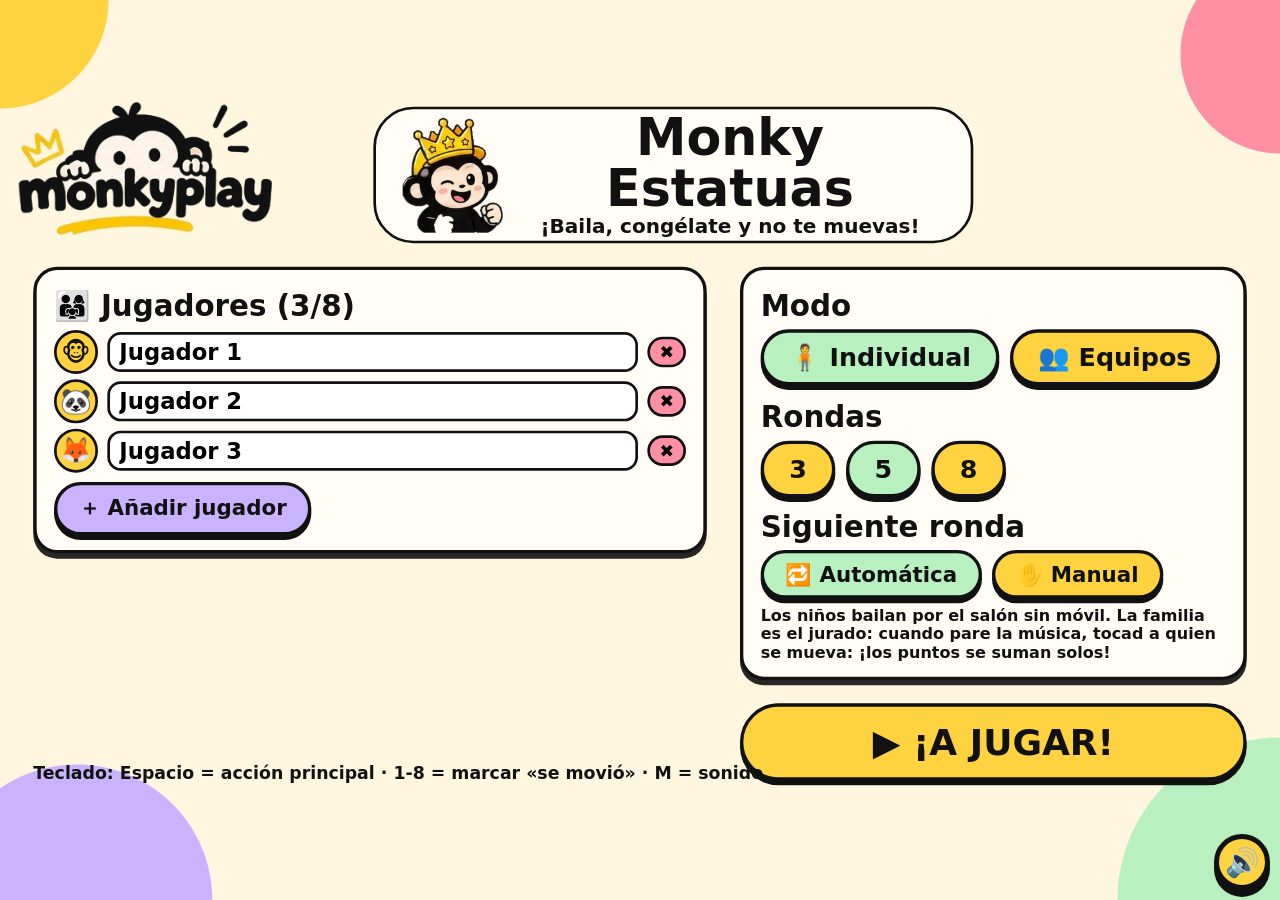
==== index.html @ dcc5ef97 "Add files via upload" ====
<!doctype html><html lang="es"><head><meta charset="utf-8"><meta name="viewport" content="width=device-width,initial-scale=1,viewport-fit=cover"><title>Monky Estatuas · Monkyplay</title>
<style>
*{box-sizing:border-box;margin:0;padding:0}
:root{--y:#ffd23f;--l:#c9b3ff;--g:#b8f0c0;--r:#ff8fa3;--b:#9ad0ff;--k:#111}
html,body{height:100%;overflow:hidden;background-color:#fff6e0;font-family:"Arial Rounded MT Bold","Trebuchet MS",system-ui,sans-serif;font-weight:800;color:var(--k);user-select:none;-webkit-user-select:none;-webkit-tap-highlight-color:transparent}
body{background-image:radial-gradient(circle at 0 0,var(--y) 0 12vmin,transparent calc(12vmin + 1px)),radial-gradient(circle at 100% 6%,var(--r) 0 11vmin,transparent calc(11vmin + 1px)),radial-gradient(circle at 100% 100%,var(--g) 0 18vmin,transparent calc(18vmin + 1px)),radial-gradient(circle at 6% 100%,var(--l) 0 15vmin,transparent calc(15vmin + 1px))}
#st{position:absolute;left:50%;top:50%;width:1920px;height:1080px;transform-origin:center;font-size:44px}#st>*{position:absolute}
h1{font-size:76px;line-height:1}h2{font-size:44px;margin:6px 0 10px}p{font-size:30px}
.card{background:#fffdf5;border:5px solid var(--k);border-radius:36px;box-shadow:0 8px 0 rgba(17,17,17,.9)}
.bub{background:#fffdf5;border:4px solid var(--k);border-radius:60px;text-align:center}
.btn{font:inherit;font-weight:900;border:5px solid var(--k);border-radius:999px;background:var(--y);color:var(--k);padding:.4em 1em;cursor:pointer;box-shadow:0 7px 0 var(--k);transition:transform .08s,box-shadow .08s;font-size:38px}
.btn:active{transform:translateY(6px);box-shadow:0 1px 0 var(--k)}.btn:disabled{opacity:.4;pointer-events:none}.btn.alt{background:var(--l)}.btn.ok{background:var(--g)}.btn.sel{background:var(--g)}
.lg{left:28px;top:18px;width:380px}
.tb{left:560px;top:25px;width:900px;height:205px;display:flex;align-items:center;padding:0 40px}#st img{display:block;width:100%;pointer-events:none}#st .tb img{width:150px;flex:none;margin-right:20px}
.rp{right:45px;top:45px;width:420px;height:130px;display:flex;align-items:center;justify-content:center;font-size:46px;text-align:center;line-height:1.1}
.row{display:flex;align-items:center;margin-bottom:8px;font-size:34px}.row>*{margin-right:14px}.row>*:last-child{margin-right:0}.row input{flex:1;font:inherit;font-weight:800;font-size:34px;border:4px solid var(--k);border-radius:20px;padding:6px 14px;background:#fff;min-width:0}
.av{display:inline-flex;align-items:center;justify-content:center;width:66px;height:66px;border:4px solid var(--k);border-radius:50%;font-size:38px;background:var(--y);flex:none}
.tag,.x{font:inherit;font-weight:800;border:4px solid var(--k);border-radius:999px;padding:4px 16px;font-size:26px;cursor:pointer}.x{background:var(--r);padding:4px 14px}.x:disabled{opacity:.3}
.col{right:45px;top:225px;width:540px;display:flex;flex-direction:column}.col>*{margin-bottom:7px}
.pc{display:flex;align-items:center;background:#fffdf5;border:4px solid var(--k);border-radius:999px;padding:5px 24px 5px 8px;font-size:32px;line-height:1.05;box-shadow:0 5px 0 rgba(17,17,17,.85);cursor:pointer}.pc>*{margin-right:14px}.pc>.k{margin-right:0}.pc small{display:block;font-size:23px;color:#444}.pc.mv{background:var(--r)}.pc .k{margin-left:auto;font-size:24px;background:var(--y);border:3px solid var(--k);border-radius:50%;width:38px;height:38px;display:flex;align-items:center;justify-content:center}
.btn:focus,.pc:focus,.tag:focus,.x:focus,input:focus{outline:6px solid #111;outline-offset:5px}.sticker{background:var(--y);border:8px solid var(--k);border-radius:24px;padding:.05em .4em;font-weight:900;transform:rotate(-4deg);box-shadow:0 10px 0 var(--k);animation:popr .5s cubic-bezier(.3,1.6,.5,1) both}
@keyframes pop{from{transform:scale(0);opacity:0}}@keyframes popr{from{transform:scale(0) rotate(-4deg);opacity:0}}@keyframes dance{0%,100%{transform:translateY(0) rotate(-6deg)}25%{transform:translateY(-40px) rotate(0)}50%{transform:translateY(0) rotate(6deg)}75%{transform:translateY(-40px) rotate(0)}}
@keyframes fl{from{transform:translate(0,0);opacity:1}to{transform:translate(var(--dx),-420px);opacity:0}}@keyframes shiv{50%{transform:translateX(3px)}}.ice{animation:pop .4s both,shiv .12s linear infinite;filter:sepia(.35) hue-rotate(165deg) saturate(1.7) brightness(1.1) drop-shadow(0 0 22px #7fd3ff)}.ice+.fl{font-size:70px}@keyframes tick{50%{transform:scale(1.15)}}
.dn{animation:dance .94s ease-in-out infinite}.fz{animation:pop .4s both;filter:drop-shadow(0 0 20px #9ad0ff)}.nt{font-size:90px;animation:fl 2.4s linear infinite}
.cf{position:fixed;top:-24px;width:14px;height:20px;z-index:99;pointer-events:none;border:2px solid #111;animation:fall linear forwards}@keyframes fall{to{transform:translateY(115vh) rotate(720deg)}}
#mu{position:fixed;right:10px;bottom:10px;z-index:50;width:56px;height:56px;padding:0;font-size:28px}
.pod{display:flex;align-items:flex-end;justify-content:center}.pod>*{margin:0 10px}.pcol{width:300px;text-align:center}.blk{border:6px solid var(--k);border-radius:28px 28px 0 0;font-size:110px;font-weight:900;display:flex;align-items:flex-start;justify-content:center;padding-top:10px}
</style></head><body><div id="st"></div><button class="btn" id="mu" onclick="mute()">🔊</button>
<script>
const $=s=>document.querySelector(s),st=$('#st'),esc=s=>String(s).replace(/[&<>"]/g,c=>({'&':'&amp;','<':'&lt;','>':'&gt;','"':'&quot;'}[c]));
const AVS=['🐵','🐼','🦊','🐸','🦁','🐯','🐙','🦄'],COL=['#ff8fa3','#9ad0ff'],TN=['🩷 Equipo Rosa','💙 Equipo Azul'];
const CH=[['🗿','Quieto como una estatua'],['🦩','A la pata coja'],['🙌','Brazos arriba'],['🙀','Cara de mono asustado'],['✈️','¡Haz el avión!'],['🐒','Mono rascándose la cabeza'],['🩰','De puntillas'],['⚽','Pose de portero'],['🦸','Brazos de superhéroe'],['😮','Cara de sorpresa'],['🌳','Como un árbol con ramas'],['🏆','Pose de campeón'],['🐔','Como una gallina'],['🤖','Robot congelado']].map(([e,t])=>({e,t}));
const shuf=a=>{a=[...a];for(let i=a.length-1;i>0;i--){const j=Math.floor(Math.random()*(i+1));[a[i],a[j]]=[a[j],a[i]]}return a};
let G={players:[{n:'Jugador 1',t:0},{n:'Jugador 2',t:1},{n:'Jugador 3',t:0}],mode:'ind',rounds:5,autoNext:true,nx:null,ph:'setup',round:0,deck:[],ch:null,hold:0,awarded:false},T1,T2;
function fit(){st.style.transform=`translate(-50%,-50%) scale(${Math.min(innerWidth/1920,innerHeight/1080)})`}addEventListener('resize',fit);fit();
const IMG={l:'[data-uri]',t:'[data-uri]',c:'[data-uri]'};
const spr=k=>`<img src="${IMG[k]}" alt="Mono Monkyplay" draggable="false">`;
// ---------- Audio (Web Audio, sin archivos) ----------
let AC,MG,bus,tmr,muted=false;
function ac(){if(!AC){AC=new(window.AudioContext||window.webkitAudioContext)();MG=AC.createGain();MG.connect(AC.destination)}if(AC.state==='suspended')AC.resume();MG.gain.value=muted?0:1;return AC}
function tn(f,d,ty='sine',v=.15,at=0,b){try{const c=ac(),o=c.createOscillator(),g=c.createGain(),s=c.currentTime+at;o.type=ty;o.frequency.setValueAtTime(f,s);g.gain.setValueAtTime(v,s);g.gain.exponentialRampToValueAtTime(.001,s+d);o.connect(g);g.connect(b||MG);o.start(s);o.stop(s+d+.02)}catch(e){}}
function nz(d,v,at,hp,b){try{const c=ac(),B=c.createBuffer(1,c.sampleRate*d,c.sampleRate),a=B.getChannelData(0);for(let i=0;i<a.length;i++)a[i]=Math.random()*2-1;const s=c.createBufferSource(),f=c.createBiquadFilter(),g=c.createGain(),t=c.currentTime+at;f.type='highpass';f.frequency.value=hp;s.buffer=B;g.gain.setValueAtTime(v,t);g.gain.exponentialRampToValueAtTime(.001,t+d);s.connect(f);f.connect(g);g.connect(b||MG);s.start(t)}catch(e){}}
const STY=[{n:'pop',bpm:[118,128],sc:[0,2,4,7,9],ch:[0,5,7,5],ld:'square',bs:'triangle',k:[1,0,0,0,1,0,0,0,1,0,0,0,1,0,0,0],s:[0,0,0,0,1,0,0,0,0,0,0,0,1,0,0,0],h:[0,0,1,0,0,0,1,0,0,0,1,0,0,0,1,0],b:[1,0,0,0,1,0,0,0,1,0,0,0,1,0,1,0],op:0,pr:1},{n:'funk',bpm:[98,108],sc:[0,3,5,7,10],ch:[0,0,5,7],ld:'sawtooth',bs:'sawtooth',k:[1,0,0,1,0,0,1,0,0,0,1,0,0,1,0,0],s:[0,0,0,0,1,0,0,0,0,0,0,0,1,0,0,0],h:[1,0,1,0,1,0,1,0,1,0,1,0,1,0,1,0],b:[1,0,0,1,0,0,1,0,1,0,1,0,0,1,0,0],op:0,pr:0.75},{n:'latino',bpm:[104,116],sc:[0,2,4,7,9],ch:[0,7,5,7],ld:'triangle',bs:'triangle',k:[1,0,0,1,0,0,1,0,0,0,1,0,1,0,0,0],s:[0,0,0,0,1,0,0,0,0,0,0,1,0,0,0,0],h:[1,1,1,1,1,1,1,1,1,1,1,1,1,1,1,1],b:[1,0,0,1,0,0,1,0,0,0,1,0,1,0,0,0],op:0,pr:0.9},{n:'disco',bpm:[120,128],sc:[0,2,3,7,9],ch:[0,3,5,7],ld:'sawtooth',bs:'triangle',k:[1,0,0,0,1,0,0,0,1,0,0,0,1,0,0,0],s:[0,0,0,0,1,0,0,0,0,0,0,0,1,0,0,0],h:[0,0,1,0,0,0,1,0,0,0,1,0,0,0,1,0],b:[1,0,1,0,1,0,1,0,1,0,1,0,1,0,1,0],op:1,pr:0.85},{n:'surf',bpm:[132,146],sc:[0,3,5,7,10],ch:[0,3,5,7],ld:'square',bs:'sawtooth',k:[1,0,0,0,0,0,0,0,1,0,1,0,0,0,0,0],s:[0,0,0,0,1,0,0,0,0,0,0,0,1,0,0,0],h:[1,0,1,0,1,0,1,0,1,0,1,0,1,0,1,0],b:[1,0,1,0,1,0,1,0,1,0,1,0,1,0,1,0],op:0,pr:0.9}];
let lastSty=-1;
function musicStart(){const c=ac();bus=c.createGain();bus.connect(MG);let x;do{x=Math.floor(Math.random()*STY.length)}while(x===lastSty);lastSty=x;const S=STY[x],key=Math.floor(Math.random()*7),bpm=S.bpm[0]+Math.random()*(S.bpm[1]-S.bpm[0]),sd=60/bpm/4,mel=Array.from({length:8},()=>Math.floor(Math.random()*10));let s=0,nx=c.currentTime+.05;
 tmr=setInterval(()=>{while(nx<c.currentTime+.2){const at=nx-c.currentTime,b=s%16,r=S.ch[(s>>4)%4],f0=65.4*Math.pow(2,(key+r)/12);
  if(S.k[b])tn(120,.16,'sine',.5,at,bus);if(S.s[b]){nz(.12,.28,at,1500,bus);tn(190,.08,'triangle',.18,at,bus)}if(S.h[b])nz(S.op&&b%4==2?.14:.04,.1,at,7500,bus);if(S.b[b])tn(f0,.22,S.bs,.36,at,bus);
  if(b%2==0){const k=(b/2)%8;if(Math.random()<.15)mel[k]=Math.floor(Math.random()*10);if(Math.random()<S.pr){const i=mel[k];tn(261.6*Math.pow(2,(key+S.sc[i%5]+(i>4?12:0)+r)/12),sd*3,S.ld,.07,at,bus)}}
  if(b==15)for(let m=0;m<2;m++)mel[Math.floor(Math.random()*8)]=Math.floor(Math.random()*10);nx+=sd;s++}},25)}
function musicStop(){clearInterval(tmr);if(bus){bus.gain.cancelScheduledValues(0);bus.gain.value=0;try{bus.disconnect()}catch(e){}bus=null}}
const SFX={pop:()=>tn(660,.1,'triangle'),start:()=>[523,659,784,1047].forEach((f,i)=>tn(f,.2,'triangle',.15,i*.09)),
 stat:()=>{nz(.7,.5,0,2500);tn(900,.25,'square',.12);tn(450,.4,'square',.12,.12);tn(220,.5,'sawtooth',.1,.3)},tick:()=>tn(1000,.07,'square',.07),
 out:()=>[392,330,262].forEach((f,i)=>tn(f,.25,'sawtooth',.08,i*.15)),ok:()=>{tn(523,.12,'triangle');tn(784,.2,'triangle',.15,.1)},
 win:()=>[523,659,784,1047,784,1047,1319].forEach((f,i)=>tn(f,.3,'triangle',.15,i*.13))};
function say(t,q){try{if(muted||!window.speechSynthesis)return;const u=new SpeechSynthesisUtterance(t),v=speechSynthesis.getVoices().find(v=>/^es/i.test(v.lang));u.lang='es-ES';if(v)u.voice=v;u.rate=q?1:1.1;u.pitch=q?1.2:1.5;if(!q)speechSynthesis.cancel();speechSynthesis.speak(u)}catch(e){}}
function mute(){muted=!muted;if(document.activeElement&&document.activeElement.blur)document.activeElement.blur();$('#mu').textContent=muted?'🔇':'🔊';if(MG)MG.gain.value=muted?0:1}
function confetti(n=120){const c=['#ffd23f','#c9b3ff','#b8f0c0','#ff8fa3','#9ad0ff'];for(let i=0;i<n;i++){const e=document.createElement('i');e.className='cf';e.style.cssText=`left:${Math.random()*100}vw;background:${c[i%5]};animation-duration:${2+Math.random()*2.5}s;animation-delay:${Math.random()}s;border-radius:${i%3?'3px':'50%'}`;document.body.appendChild(e);setTimeout(()=>e.remove(),6000)}}
// ---------- Lógica ----------
const P=()=>G.players,eq=()=>G.mode==='eq';
const head=t=>`<div class="lg"><img src="${IMG.l}" alt="monkyplay"></div><div class="bub tb">${spr('c')}<div><h1>Monky Estatuas</h1><p>${t}</p></div></div>`;
function add(){if(P().length<8){P().push({n:'Jugador '+(P().length+1),t:P().length%2});SFX.pop();render()}}
function rm(i){if(P().length>2){P().splice(i,1);SFX.pop();render()}}
function tg(i){P()[i].t^=1;SFX.pop();render()}
function setn(v){G.autoNext=v;SFX.pop();render()}function setm(m){G.mode=m;SFX.pop();render()}function setr(n){G.rounds=n;SFX.pop();render()}
function go(){ac();try{speechSynthesis.getVoices()}catch(e){}P().forEach((p,i)=>{p.pts=0;p.mv=false;if(!p.n.trim())p.n='Jugador '+(i+1)});G.deck=shuf(CH);G.round=1;G.nx=null;G.ph='ready';SFX.start();render()}
let lastD=0;function danceMs(){let d;do{const r=Math.random();d=r<.25?3000+Math.random()*3000:r<.7?7000+Math.random()*5000:13000+Math.random()*9000}while(Math.abs(d-lastD)<3000);lastD=d;return d}
function startDance(){G.nx=null;clearTimeout(T1);clearInterval(T2);P().forEach(p=>p.mv=false);G.ph='dance';musicStart();SFX.pop();render();T1=setTimeout(freeze,danceMs())}
function freeze(){clearTimeout(T1);musicStop();SFX.stat();if(!G.deck.length)G.deck=shuf(CH);G.ch=G.deck.pop();say('¡Stop!');say(G.ch.t,1);P().forEach(p=>{p.mv=false;p.pts++});G.ph='statue';G.hold=8;render();
 T2=setInterval(()=>{if(G.ph==='statue'){G.hold--;if(G.hold<=3&&G.hold>0)SFX.tick();if(G.hold<=0){G.ph='judge';G.nx=G.autoNext?7:null;SFX.ok()}}else if(G.nx!=null){G.nx--;if(G.nx<=0){next();return}if(G.nx<=2)SFX.tick()}render()},1000)}
function mv(i){const p=P()[i];if((G.ph==='statue'||G.ph==='judge')&&p){p.mv=!p.mv;p.pts+=p.mv?-1:1;p.mv?SFX.out():SFX.ok();render()}}
function next(){if(G.ph!=='judge'&&G.ph!=='statue')return;clearInterval(T2);G.nx=null;if(G.round>=G.rounds){G.ph='final';SFX.win();confetti();render()}else{G.round++;if(G.autoNext)startDance();else{G.ph='ready';SFX.start();render()}}}
function again(){G.ph='setup';render()}
function main(){var f=({setup:go,ready:startDance,dance:freeze,statue:next,judge:next,final:again})[G.ph];if(f)f()}
addEventListener('keydown',e=>{if(e.target.tagName==='INPUT')return;if(e.target.classList&&e.target.classList.contains('pc')){if(e.key==='Enter'||e.key===' '){e.preventDefault();e.target.click()}return}if(e.target.tagName==='BUTTON')return;if(e.key===' '||e.key==='Enter'){e.preventDefault();main()}else if(/^[1-8]$/.test(e.key))mv(+e.key-1);else if(/^m$/i.test(e.key))mute()});
// ---------- Pantallas ----------
const tot=t=>P().filter(p=>p.t===t).reduce((a,p)=>a+p.pts,0);
function rSetup(){return head('¡Baila, congélate y no te muevas!')+`<div class="card" style="left:50px;top:265px;width:1010px;padding:22px 26px"><h2>👨‍👩‍👧 Jugadores (${P().length}/8)</h2>${P().map((p,i)=>`<div class="row"><span class="av">${AVS[i]}</span><input value="${esc(p.n)}" maxlength="12" oninput="G.players[${i}].n=this.value">${eq()?`<button class="tag" style="background:${COL[p.t]}" onclick="tg(${i})">${TN[p.t]}</button>`:''}<button class="x" onclick="rm(${i})" ${P().length<=2?'disabled':''}>✖</button></div>`).join('')}<button class="btn alt" onclick="add()" style="font-size:32px;margin-top:6px" ${P().length>=8?'disabled':''}>＋ Añadir jugador</button></div>
<div class="card" style="left:1110px;top:265px;width:760px;padding:22px 26px"><h2>Modo</h2><button class="btn ${eq()?'':'sel'}" onclick="setm('ind')">🧍 Individual</button> <button class="btn ${eq()?'sel':''}" onclick="setm('eq')">👥 Equipos</button><h2 style="margin-top:22px">Rondas</h2>${[3,5,8].map(n=>`<button class="btn ${G.rounds===n?'sel':''}" onclick="setr(${n})">${n}</button>`).join(' ')}<h2 style="margin-top:18px">Siguiente ronda</h2><button class="btn ${G.autoNext?'sel':''}" style="font-size:32px" onclick="setn(true)">🔁 Automática</button> <button class="btn ${G.autoNext?'':'sel'}" style="font-size:32px" onclick="setn(false)">✋ Manual</button><p style="margin-top:12px;font-size:24px;line-height:1.15">Los niños bailan por el salón sin móvil. <b>La familia es el jurado</b>: cuando pare la música, tocad a quien se mueva: ¡los puntos se suman solos!</p></div>
<button class="btn" onclick="go()" style="left:1110px;top:920px;width:760px;font-size:54px">▶ ¡A JUGAR!</button><div style="left:50px;top:1010px;font-size:26px">Teclado: Espacio = acción principal · 1-8 = marcar «se movió» · M = sonido</div>`}
function col(){const j=G.ph==='statue'||G.ph==='judge';return `<div class="col" style="${P().length>6?'font-size:28px':''}">${P().map((p,i)=>`<div tabindex="0" class="pc ${p.mv&&j?'mv':''}" style="${eq()?'border-color:'+COL[p.t]:''}" onclick="mv(${i})"><span class="av" style="width:62px;height:62px;font-size:34px">${AVS[i]}</span><div><b>${esc(p.n)}</b><small>⭐ ${p.pts} punto${p.pts==1?'':'s'}${j?(p.mv?' · 😅 se movió: sin punto':' · ✅ +1'):''}</small></div><span class="k">${i+1}</span></div>`).join('')}</div>`}
function rGame(){const ph=G.ph,t={ready:`Ronda ${G.round} de ${G.rounds} · ¡Preparaos!`,dance:'🎶 ¡A bailar sin parar!',statue:'¡Congelados! +1 punto para todos',judge:'👀 Jurado: tocad a quien se movió'}[ph];
 const rp=eq()?`<div class="card rp" style="background:#fffdf5">🩷 ${tot(0)} · 💙 ${tot(1)}</div>`:`<div class="card rp">Ronda ${G.round}/${G.rounds}</div>`;let c;
 if(ph==='statue'||ph==='judge')c=`<div class="sticker" style="left:150px;top:270px;font-size:128px">${G.hold>=8&&ph==='statue'?'¡STOP!':'¡ESTATUA!'}</div><div class="ice" style="left:880px;top:250px;width:340px">${spr('t')}</div><div class="fl" style="left:860px;top:260px">❄️</div><div class="fl" style="left:1160px;top:430px">❄️</div><div class="card" style="left:200px;top:520px;width:760px;padding:18px;text-align:center"><div style="font-size:110px;line-height:1.1">${G.ch.e}</div><div style="font-size:56px">${G.ch.t}</div></div><div class="card" style="left:1000px;top:540px;width:260px;height:260px;display:flex;align-items:center;justify-content:center;text-align:center;font-size:${ph==='statue'||G.nx!=null?120:40}px;${G.hold<=3&&ph==='statue'?'background:var(--r)':''}">${ph==='statue'?G.hold:G.nx!=null?'🎵 '+G.nx:'¡Podéis moveros!'}</div>`;
 else c=`<div class="${ph==='dance'?'dn':''}" style="left:330px;top:260px;width:520px;transform-origin:bottom">${spr('t')}</div>${ph==='dance'?[0,1,2,3,4].map(i=>`<div class="nt" style="left:${160+i*250}px;top:700px;--dx:${i%2?60:-60}px;animation-delay:${i*.5}s">${['♪','♫','🎵','🎶','♬'][i]}</div>`).join(''):''}<div class="bub" style="left:170px;top:660px;width:1000px;padding:16px;font-size:56px">${ph==='ready'?'Cuando todos estén listos… ¡música!':'¡Baila! Nadie sabe cuándo parará…'}</div>`;
 const b=ph==='ready'?`<button class="btn" onclick="startDance()" style="left:50px;top:880px;width:1000px;font-size:62px">🎵 EMPEZAR BAILE</button>`:ph==='dance'?`<button class="btn alt" onclick="freeze()" style="left:50px;top:900px;font-size:34px">✋ Parar ya</button>`:(ph==='judge'||ph==='statue')?`<button class="btn" onclick="next()" style="left:50px;top:880px;width:800px;font-size:48px">${G.round>=G.rounds?'🏆 VER PODIO':'➡ SIGUIENTE RONDA'}</button>${ph==='judge'&&G.nx!=null?`<button class="btn alt" onclick="G.nx=null;SFX.pop();render()" style="left:880px;top:895px;font-size:30px">⏸ Esperar</button>`:''}`:'';
 return head(t)+rp+c+col()+b+((ph==='judge'||ph==='statue')?`<div style="left:50px;top:1010px;font-size:25px">Al parar, todos suman +1. Si alguien se mueve, tocadle (o pulsad su número 1-${P().length}) y no suma esta ronda. ¡Sin castigos!${G.autoNext?' La música vuelve sola.':''}</div>`:'')}
function rFinal(){let L=eq()?[0,1].map(t=>({n:TN[t],a:'',s:tot(t),m:P().filter(p=>p.t===t).map(p=>p.n).join(', ')})):P().map((p,i)=>({n:p.n,a:AVS[i],s:p.pts,m:''}));
 L.sort((a,b)=>b.s-a.s);const top=L.slice(0,3),o=top.length>2?[1,0,2]:top.length>1?[1,0]:[0],H=[330,250,180],bg=['#ffd23f','#d9dde3','#e0a46a'],tie=L.length>1&&L[0].s===L[1].s;
 return head('¡Fin de la partida!')+`<div class="bub" style="left:300px;top:260px;width:1320px;font-size:62px;padding:10px">${tie?'🤝 ¡Empate! Todos campeones':'🏆 ¡Felicidades, '+esc(top[0].n)+'!'}</div><div class="pod" style="left:50px;top:400px;width:1250px;height:620px">${o.map(i=>`<div class="pcol"><div style="font-size:${i?72:110}px">${top[i].a||'🏅'}</div><div style="font-size:38px">${esc(top[i].n)}</div><div style="font-size:34px;line-height:1.1">${top[i].m?esc(top[i].m)+'<br>':''}⭐ ${top[i].s}</div><div class="blk" style="height:${H[i]}px;background:${bg[i]}">${i+1}</div></div>`).join('')}</div><div style="left:1330px;top:260px;width:540px;text-align:center"><div class="dn" style="width:420px;margin:0 auto">${spr('c')}</div><div style="font-size:120px">🏆</div></div>
 <button class="btn" onclick="again()" style="left:1330px;top:760px;width:540px;font-size:44px">🔄 OTRA PARTIDA</button><button class="btn alt" onclick="again()" style="left:1330px;top:890px;width:540px;font-size:36px">👥 Cambiar jugadores</button>`}
function render(){st.innerHTML=G.ph==='setup'?rSetup():G.ph==='final'?rFinal():rGame()}
render();
</script></body></html>
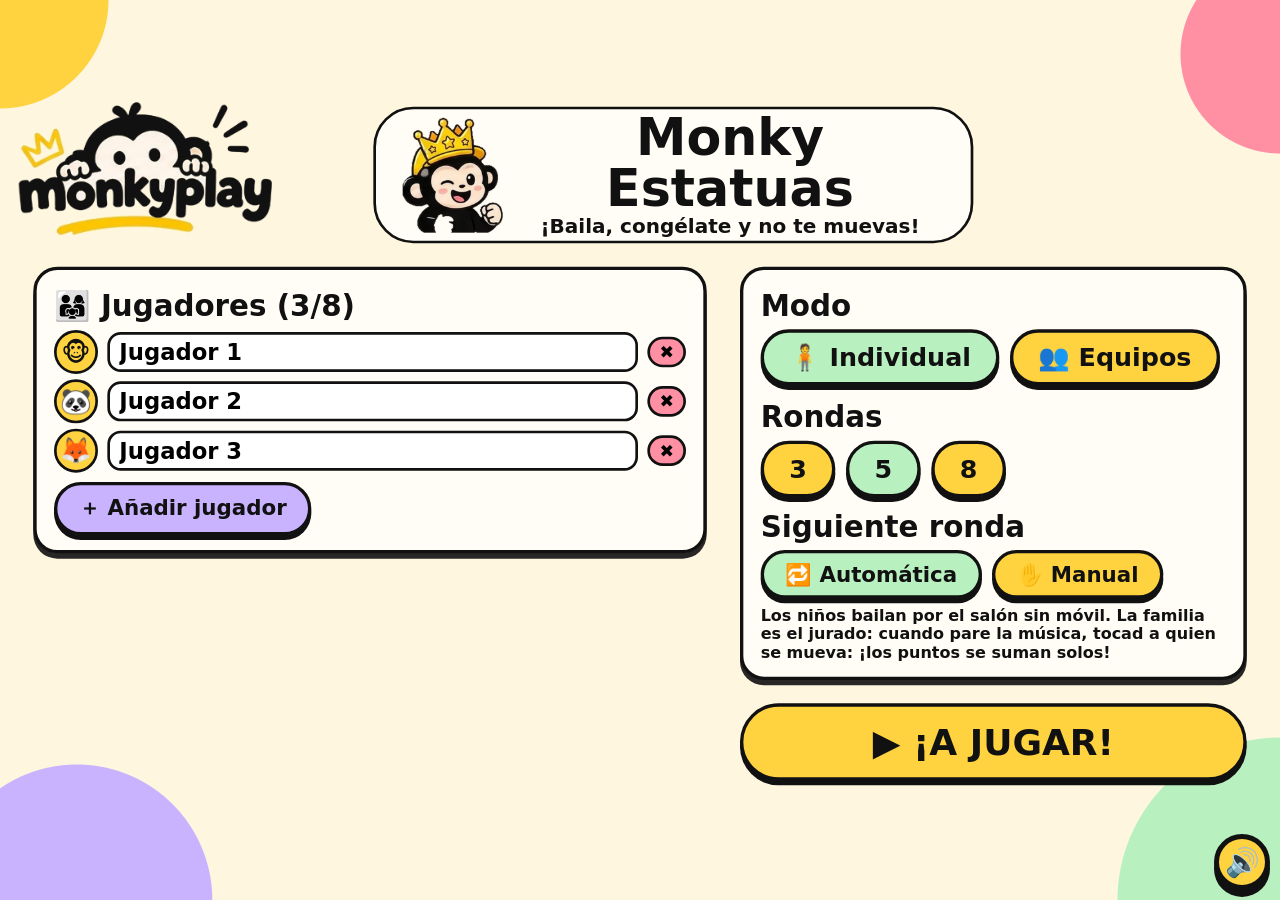
==== commit 595c1960: "Add files via upload" ====
--- a/index.html
+++ b/index.html
@@ -1,4 +1,4 @@
-<!doctype html><html lang="es"><head><meta charset="utf-8"><meta name="viewport" content="width=device-width,initial-scale=1,viewport-fit=cover"><title>Monky Estatuas · Monkyplay</title>
+<!doctype html><html lang="es"><head><meta charset="utf-8"><meta name="viewport" content="width=device-width,initial-scale=1,viewport-fit=cover"><meta http-equiv="Cache-Control" content="no-cache, no-store, must-revalidate"><meta http-equiv="Pragma" content="no-cache"><meta http-equiv="Expires" content="0"><title>Monky Estatuas · Monkyplay</title>
 <style>
 *{box-sizing:border-box;margin:0;padding:0}
 :root{--y:#ffd23f;--l:#c9b3ff;--g:#b8f0c0;--r:#ff8fa3;--b:#9ad0ff;--k:#111}
@@ -20,8 +20,8 @@
 .pc{display:flex;align-items:center;background:#fffdf5;border:4px solid var(--k);border-radius:999px;padding:5px 24px 5px 8px;font-size:32px;line-height:1.05;box-shadow:0 5px 0 rgba(17,17,17,.85);cursor:pointer}.pc>*{margin-right:14px}.pc>.k{margin-right:0}.pc small{display:block;font-size:23px;color:#444}.pc.mv{background:var(--r)}.pc .k{margin-left:auto;font-size:24px;background:var(--y);border:3px solid var(--k);border-radius:50%;width:38px;height:38px;display:flex;align-items:center;justify-content:center}
 .btn:focus,.pc:focus,.tag:focus,.x:focus,input:focus{outline:6px solid #111;outline-offset:5px}.sticker{background:var(--y);border:8px solid var(--k);border-radius:24px;padding:.05em .4em;font-weight:900;transform:rotate(-4deg);box-shadow:0 10px 0 var(--k);animation:popr .5s cubic-bezier(.3,1.6,.5,1) both}
 @keyframes pop{from{transform:scale(0);opacity:0}}@keyframes popr{from{transform:scale(0) rotate(-4deg);opacity:0}}@keyframes dance{0%,100%{transform:translateY(0) rotate(-6deg)}25%{transform:translateY(-40px) rotate(0)}50%{transform:translateY(0) rotate(6deg)}75%{transform:translateY(-40px) rotate(0)}}
-@keyframes fl{from{transform:translate(0,0);opacity:1}to{transform:translate(var(--dx),-420px);opacity:0}}@keyframes shiv{50%{transform:translateX(3px)}}.ice{animation:pop .4s both,shiv .12s linear infinite;filter:sepia(.35) hue-rotate(165deg) saturate(1.7) brightness(1.1) drop-shadow(0 0 22px #7fd3ff)}.ice+.fl{font-size:70px}@keyframes tick{50%{transform:scale(1.15)}}
-.dn{animation:dance .94s ease-in-out infinite}.fz{animation:pop .4s both;filter:drop-shadow(0 0 20px #9ad0ff)}.nt{font-size:90px;animation:fl 2.4s linear infinite}
+@keyframes fl{from{transform:translate(0,0);opacity:1}to{transform:translate(var(--dx),-420px);opacity:0}}@keyframes shiv{50%{transform:translateX(3px)}}.ice{animation:shiv .2s linear infinite;will-change:transform;background:radial-gradient(closest-side,rgba(127,211,255,.5),rgba(127,211,255,0))}.ice+.fl{font-size:70px}@keyframes tick{50%{transform:scale(1.15)}}
+.dn{animation:dance .94s ease-in-out infinite;will-change:transform}.fz{animation:pop .4s both;filter:drop-shadow(0 0 20px #9ad0ff)}.nt{font-size:90px;animation:fl 2.4s linear infinite;will-change:transform,opacity}
 .cf{position:fixed;top:-24px;width:14px;height:20px;z-index:99;pointer-events:none;border:2px solid #111;animation:fall linear forwards}@keyframes fall{to{transform:translateY(115vh) rotate(720deg)}}
 #mu{position:fixed;right:10px;bottom:10px;z-index:50;width:56px;height:56px;padding:0;font-size:28px}
 .pod{display:flex;align-items:flex-end;justify-content:center}.pod>*{margin:0 10px}.pcol{width:300px;text-align:center}.blk{border:6px solid var(--k);border-radius:28px 28px 0 0;font-size:110px;font-weight:900;display:flex;align-items:flex-start;justify-content:center;padding-top:10px}
@@ -34,27 +34,32 @@
 let G={players:[{n:'Jugador 1',t:0},{n:'Jugador 2',t:1},{n:'Jugador 3',t:0}],mode:'ind',rounds:5,autoNext:true,nx:null,ph:'setup',round:0,deck:[],ch:null,hold:0,awarded:false},T1,T2;
 function fit(){st.style.transform=`translate(-50%,-50%) scale(${Math.min(innerWidth/1920,innerHeight/1080)})`}addEventListener('resize',fit);fit();
 const IMG={l:'[data-uri]',t:'[data-uri]',c:'[data-uri]'};
+IMG.i='[data-uri]';
+(function(){try{for(var k in IMG){var b=atob(IMG[k].split(',')[1]),u=new Uint8Array(b.length),i;for(i=0;i<b.length;i++)u[i]=b.charCodeAt(i);IMG[k]=URL.createObjectURL(new Blob([u],{type:'image/webp'}))}}catch(e){}})();
 const spr=k=>`<img src="${IMG[k]}" alt="Mono Monkyplay" draggable="false">`;
 // ---------- Audio (Web Audio, sin archivos) ----------
 let AC,MG,bus,tmr,muted=false;
 function ac(){if(!AC){AC=new(window.AudioContext||window.webkitAudioContext)();MG=AC.createGain();MG.connect(AC.destination)}if(AC.state==='suspended')AC.resume();MG.gain.value=muted?0:1;return AC}
 function tn(f,d,ty='sine',v=.15,at=0,b){try{const c=ac(),o=c.createOscillator(),g=c.createGain(),s=c.currentTime+at;o.type=ty;o.frequency.setValueAtTime(f,s);g.gain.setValueAtTime(v,s);g.gain.exponentialRampToValueAtTime(.001,s+d);o.connect(g);g.connect(b||MG);o.start(s);o.stop(s+d+.02)}catch(e){}}
-function nz(d,v,at,hp,b){try{const c=ac(),B=c.createBuffer(1,c.sampleRate*d,c.sampleRate),a=B.getChannelData(0);for(let i=0;i<a.length;i++)a[i]=Math.random()*2-1;const s=c.createBufferSource(),f=c.createBiquadFilter(),g=c.createGain(),t=c.currentTime+at;f.type='highpass';f.frequency.value=hp;s.buffer=B;g.gain.setValueAtTime(v,t);g.gain.exponentialRampToValueAtTime(.001,t+d);s.connect(f);f.connect(g);g.connect(b||MG);s.start(t)}catch(e){}}
+let NB;function nz(d,v,at,hp,b){try{const c=ac();if(!NB){NB=c.createBuffer(1,c.sampleRate,c.sampleRate);const a=NB.getChannelData(0);for(let i=0;i<a.length;i++)a[i]=Math.random()*2-1}const s=c.createBufferSource(),f=c.createBiquadFilter(),g=c.createGain(),t=c.currentTime+at;f.type='highpass';f.frequency.value=hp;s.buffer=NB;g.gain.setValueAtTime(v,t);g.gain.exponentialRampToValueAtTime(.001,t+d);s.connect(f);f.connect(g);g.connect(b||MG);s.start(t);s.stop(t+d+.05)}catch(e){}}
 const STY=[{n:'pop',bpm:[118,128],sc:[0,2,4,7,9],ch:[0,5,7,5],ld:'square',bs:'triangle',k:[1,0,0,0,1,0,0,0,1,0,0,0,1,0,0,0],s:[0,0,0,0,1,0,0,0,0,0,0,0,1,0,0,0],h:[0,0,1,0,0,0,1,0,0,0,1,0,0,0,1,0],b:[1,0,0,0,1,0,0,0,1,0,0,0,1,0,1,0],op:0,pr:1},{n:'funk',bpm:[98,108],sc:[0,3,5,7,10],ch:[0,0,5,7],ld:'sawtooth',bs:'sawtooth',k:[1,0,0,1,0,0,1,0,0,0,1,0,0,1,0,0],s:[0,0,0,0,1,0,0,0,0,0,0,0,1,0,0,0],h:[1,0,1,0,1,0,1,0,1,0,1,0,1,0,1,0],b:[1,0,0,1,0,0,1,0,1,0,1,0,0,1,0,0],op:0,pr:0.75},{n:'latino',bpm:[104,116],sc:[0,2,4,7,9],ch:[0,7,5,7],ld:'triangle',bs:'triangle',k:[1,0,0,1,0,0,1,0,0,0,1,0,1,0,0,0],s:[0,0,0,0,1,0,0,0,0,0,0,1,0,0,0,0],h:[1,1,1,1,1,1,1,1,1,1,1,1,1,1,1,1],b:[1,0,0,1,0,0,1,0,0,0,1,0,1,0,0,0],op:0,pr:0.9},{n:'disco',bpm:[120,128],sc:[0,2,3,7,9],ch:[0,3,5,7],ld:'sawtooth',bs:'triangle',k:[1,0,0,0,1,0,0,0,1,0,0,0,1,0,0,0],s:[0,0,0,0,1,0,0,0,0,0,0,0,1,0,0,0],h:[0,0,1,0,0,0,1,0,0,0,1,0,0,0,1,0],b:[1,0,1,0,1,0,1,0,1,0,1,0,1,0,1,0],op:1,pr:0.85},{n:'surf',bpm:[132,146],sc:[0,3,5,7,10],ch:[0,3,5,7],ld:'square',bs:'sawtooth',k:[1,0,0,0,0,0,0,0,1,0,1,0,0,0,0,0],s:[0,0,0,0,1,0,0,0,0,0,0,0,1,0,0,0],h:[1,0,1,0,1,0,1,0,1,0,1,0,1,0,1,0],b:[1,0,1,0,1,0,1,0,1,0,1,0,1,0,1,0],op:0,pr:0.9}];
 let lastSty=-1;
 function musicStart(){const c=ac();bus=c.createGain();bus.connect(MG);let x;do{x=Math.floor(Math.random()*STY.length)}while(x===lastSty);lastSty=x;const S=STY[x],key=Math.floor(Math.random()*7),bpm=S.bpm[0]+Math.random()*(S.bpm[1]-S.bpm[0]),sd=60/bpm/4,mel=Array.from({length:8},()=>Math.floor(Math.random()*10));let s=0,nx=c.currentTime+.05;
- tmr=setInterval(()=>{while(nx<c.currentTime+.2){const at=nx-c.currentTime,b=s%16,r=S.ch[(s>>4)%4],f0=65.4*Math.pow(2,(key+r)/12);
+ tmr=setInterval(()=>{while(nx<c.currentTime+.4){const at=nx-c.currentTime,b=s%16,r=S.ch[(s>>4)%4],f0=65.4*Math.pow(2,(key+r)/12);
   if(S.k[b])tn(120,.16,'sine',.5,at,bus);if(S.s[b]){nz(.12,.28,at,1500,bus);tn(190,.08,'triangle',.18,at,bus)}if(S.h[b])nz(S.op&&b%4==2?.14:.04,.1,at,7500,bus);if(S.b[b])tn(f0,.22,S.bs,.36,at,bus);
   if(b%2==0){const k=(b/2)%8;if(Math.random()<.15)mel[k]=Math.floor(Math.random()*10);if(Math.random()<S.pr){const i=mel[k];tn(261.6*Math.pow(2,(key+S.sc[i%5]+(i>4?12:0)+r)/12),sd*3,S.ld,.07,at,bus)}}
-  if(b==15)for(let m=0;m<2;m++)mel[Math.floor(Math.random()*8)]=Math.floor(Math.random()*10);nx+=sd;s++}},25)}
+  if(b==15)for(let m=0;m<2;m++)mel[Math.floor(Math.random()*8)]=Math.floor(Math.random()*10);nx+=sd;s++}},50)}
 function musicStop(){clearInterval(tmr);if(bus){bus.gain.cancelScheduledValues(0);bus.gain.value=0;try{bus.disconnect()}catch(e){}bus=null}}
 const SFX={pop:()=>tn(660,.1,'triangle'),start:()=>[523,659,784,1047].forEach((f,i)=>tn(f,.2,'triangle',.15,i*.09)),
  stat:()=>{nz(.7,.5,0,2500);tn(900,.25,'square',.12);tn(450,.4,'square',.12,.12);tn(220,.5,'sawtooth',.1,.3)},tick:()=>tn(1000,.07,'square',.07),
  out:()=>[392,330,262].forEach((f,i)=>tn(f,.25,'sawtooth',.08,i*.15)),ok:()=>{tn(523,.12,'triangle');tn(784,.2,'triangle',.15,.1)},
  win:()=>[523,659,784,1047,784,1047,1319].forEach((f,i)=>tn(f,.3,'triangle',.15,i*.13))};
-function say(t,q){try{if(muted||!window.speechSynthesis)return;const u=new SpeechSynthesisUtterance(t),v=speechSynthesis.getVoices().find(v=>/^es/i.test(v.lang));u.lang='es-ES';if(v)u.voice=v;u.rate=q?1:1.1;u.pitch=q?1.2:1.5;if(!q)speechSynthesis.cancel();speechSynthesis.speak(u)}catch(e){}}
+var UA,SIL='[data-uri]',VO=[];function lv(){try{VO=speechSynthesis.getVoices()||[]}catch(e){}}lv();try{speechSynthesis.onvoiceschanged=lv}catch(e){}
+function unlock(){try{if(!UA){UA=new Audio();UA.src=SIL;var p=UA.play();if(p&&p.catch)p.catch(function(){})}}catch(e){}}
+function web(t){try{if(!UA)UA=new Audio();UA.src='https://translate.google.com/translate_tts?ie=UTF-8&client=tw-ob&tl=es&q='+encodeURIComponent(t);var p=UA.play();if(p&&p.catch)p.catch(function(){})}catch(e){}}
+function say(t){if(muted)return;var ok=false;try{if(window.speechSynthesis&&window.SpeechSynthesisUtterance){speechSynthesis.cancel();var u=new SpeechSynthesisUtterance(t),v=null,i;for(i=0;i<VO.length;i++)if(/^es/i.test(VO[i].lang)){v=VO[i];break}u.lang='es-ES';if(v)u.voice=v;u.rate=1;u.pitch=1.2;u.onstart=function(){ok=true};u.onerror=function(){if(!ok){ok=true;web(t)}};speechSynthesis.speak(u);setTimeout(function(){if(!ok){ok=true;try{speechSynthesis.cancel()}catch(e){}web(t)}},2500);return}}catch(e){}web(t)}
 function mute(){muted=!muted;if(document.activeElement&&document.activeElement.blur)document.activeElement.blur();$('#mu').textContent=muted?'🔇':'🔊';if(MG)MG.gain.value=muted?0:1}
-function confetti(n=120){const c=['#ffd23f','#c9b3ff','#b8f0c0','#ff8fa3','#9ad0ff'];for(let i=0;i<n;i++){const e=document.createElement('i');e.className='cf';e.style.cssText=`left:${Math.random()*100}vw;background:${c[i%5]};animation-duration:${2+Math.random()*2.5}s;animation-delay:${Math.random()}s;border-radius:${i%3?'3px':'50%'}`;document.body.appendChild(e);setTimeout(()=>e.remove(),6000)}}
+function confetti(n=45){const c=['#ffd23f','#c9b3ff','#b8f0c0','#ff8fa3','#9ad0ff'];for(let i=0;i<n;i++){const e=document.createElement('i');e.className='cf';e.style.cssText=`left:${Math.random()*100}vw;background:${c[i%5]};animation-duration:${2+Math.random()*2.5}s;animation-delay:${Math.random()}s;border-radius:${i%3?'3px':'50%'}`;document.body.appendChild(e);setTimeout(()=>e.remove(),6000)}}
 // ---------- Lógica ----------
 const P=()=>G.players,eq=()=>G.mode==='eq';
 const head=t=>`<div class="lg"><img src="${IMG.l}" alt="monkyplay"></div><div class="bub tb">${spr('c')}<div><h1>Monky Estatuas</h1><p>${t}</p></div></div>`;
@@ -62,12 +67,14 @@
 function rm(i){if(P().length>2){P().splice(i,1);SFX.pop();render()}}
 function tg(i){P()[i].t^=1;SFX.pop();render()}
 function setn(v){G.autoNext=v;SFX.pop();render()}function setm(m){G.mode=m;SFX.pop();render()}function setr(n){G.rounds=n;SFX.pop();render()}
-function go(){ac();try{speechSynthesis.getVoices()}catch(e){}P().forEach((p,i)=>{p.pts=0;p.mv=false;if(!p.n.trim())p.n='Jugador '+(i+1)});G.deck=shuf(CH);G.round=1;G.nx=null;G.ph='ready';SFX.start();render()}
+function go(){ac();unlock();try{speechSynthesis.getVoices()}catch(e){}P().forEach((p,i)=>{p.pts=0;p.mv=false;if(!p.n.trim())p.n='Jugador '+(i+1)});G.deck=shuf(CH);G.round=1;G.nx=null;G.ph='ready';SFX.start();render()}
 let lastD=0;function danceMs(){let d;do{const r=Math.random();d=r<.25?3000+Math.random()*3000:r<.7?7000+Math.random()*5000:13000+Math.random()*9000}while(Math.abs(d-lastD)<3000);lastD=d;return d}
 function startDance(){G.nx=null;clearTimeout(T1);clearInterval(T2);P().forEach(p=>p.mv=false);G.ph='dance';musicStart();SFX.pop();render();T1=setTimeout(freeze,danceMs())}
-function freeze(){clearTimeout(T1);musicStop();SFX.stat();if(!G.deck.length)G.deck=shuf(CH);G.ch=G.deck.pop();say('¡Stop!');say(G.ch.t,1);P().forEach(p=>{p.mv=false;p.pts++});G.ph='statue';G.hold=8;render();
- T2=setInterval(()=>{if(G.ph==='statue'){G.hold--;if(G.hold<=3&&G.hold>0)SFX.tick();if(G.hold<=0){G.ph='judge';G.nx=G.autoNext?7:null;SFX.ok()}}else if(G.nx!=null){G.nx--;if(G.nx<=0){next();return}if(G.nx<=2)SFX.tick()}render()},1000)}
-function mv(i){const p=P()[i];if((G.ph==='statue'||G.ph==='judge')&&p){p.mv=!p.mv;p.pts+=p.mv?-1:1;p.mv?SFX.out():SFX.ok();render()}}
+function freeze(){clearTimeout(T1);musicStop();SFX.stat();if(!G.deck.length)G.deck=shuf(CH);G.ch=G.deck.pop();say('¡Stop! '+G.ch.t);P().forEach(p=>{p.mv=false;p.pts++});G.ph='statue';G.hold=8;render();
+ T2=setInterval(()=>{let ch=false;if(G.ph==='statue'){G.hold--;if(G.hold<=3&&G.hold>0)SFX.tick();if(G.hold<=0){G.ph='judge';G.nx=G.autoNext?7:null;SFX.ok();ch=true}}else if(G.nx!=null){G.nx--;if(G.nx<=0){next();return}if(G.nx<=2)SFX.tick()}if(ch)render();else tickUI()},1000)}
+function tickUI(){const c=$('#cd'),k=$('#sk');if(k&&G.ph==='statue'&&G.hold<8)k.textContent='¡ESTATUA!';if(c){if(G.ph==='statue'){c.textContent=G.hold;c.style.background=G.hold<=3?'var(--r)':''}else if(G.nx!=null)c.textContent='🎵 '+G.nx}}
+function updUI(){const f=document.activeElement,L=document.querySelectorAll('.pc'),ix=f?Array.prototype.indexOf.call(L,f):-1,c=$('.col'),r=$('.rp');if(c)c.outerHTML=col();if(r)r.outerHTML=rpH();if(ix>=0){const n=document.querySelectorAll('.pc')[ix];if(n)n.focus()}}
+function mv(i){const p=P()[i];if((G.ph==='statue'||G.ph==='judge')&&p){p.mv=!p.mv;p.pts+=p.mv?-1:1;p.mv?SFX.out():SFX.ok();updUI()}}
 function next(){if(G.ph!=='judge'&&G.ph!=='statue')return;clearInterval(T2);G.nx=null;if(G.round>=G.rounds){G.ph='final';SFX.win();confetti();render()}else{G.round++;if(G.autoNext)startDance();else{G.ph='ready';SFX.start();render()}}}
 function again(){G.ph='setup';render()}
 function main(){var f=({setup:go,ready:startDance,dance:freeze,statue:next,judge:next,final:again})[G.ph];if(f)f()}
@@ -76,11 +83,12 @@
 const tot=t=>P().filter(p=>p.t===t).reduce((a,p)=>a+p.pts,0);
 function rSetup(){return head('¡Baila, congélate y no te muevas!')+`<div class="card" style="left:50px;top:265px;width:1010px;padding:22px 26px"><h2>👨‍👩‍👧 Jugadores (${P().length}/8)</h2>${P().map((p,i)=>`<div class="row"><span class="av">${AVS[i]}</span><input value="${esc(p.n)}" maxlength="12" oninput="G.players[${i}].n=this.value">${eq()?`<button class="tag" style="background:${COL[p.t]}" onclick="tg(${i})">${TN[p.t]}</button>`:''}<button class="x" onclick="rm(${i})" ${P().length<=2?'disabled':''}>✖</button></div>`).join('')}<button class="btn alt" onclick="add()" style="font-size:32px;margin-top:6px" ${P().length>=8?'disabled':''}>＋ Añadir jugador</button></div>
 <div class="card" style="left:1110px;top:265px;width:760px;padding:22px 26px"><h2>Modo</h2><button class="btn ${eq()?'':'sel'}" onclick="setm('ind')">🧍 Individual</button> <button class="btn ${eq()?'sel':''}" onclick="setm('eq')">👥 Equipos</button><h2 style="margin-top:22px">Rondas</h2>${[3,5,8].map(n=>`<button class="btn ${G.rounds===n?'sel':''}" onclick="setr(${n})">${n}</button>`).join(' ')}<h2 style="margin-top:18px">Siguiente ronda</h2><button class="btn ${G.autoNext?'sel':''}" style="font-size:32px" onclick="setn(true)">🔁 Automática</button> <button class="btn ${G.autoNext?'':'sel'}" style="font-size:32px" onclick="setn(false)">✋ Manual</button><p style="margin-top:12px;font-size:24px;line-height:1.15">Los niños bailan por el salón sin móvil. <b>La familia es el jurado</b>: cuando pare la música, tocad a quien se mueva: ¡los puntos se suman solos!</p></div>
-<button class="btn" onclick="go()" style="left:1110px;top:920px;width:760px;font-size:54px">▶ ¡A JUGAR!</button><div style="left:50px;top:1010px;font-size:26px">Teclado: Espacio = acción principal · 1-8 = marcar «se movió» · M = sonido</div>`}
+<button class="btn" onclick="go()" style="left:1110px;top:920px;width:760px;font-size:54px">▶ ¡A JUGAR!</button>`}
 function col(){const j=G.ph==='statue'||G.ph==='judge';return `<div class="col" style="${P().length>6?'font-size:28px':''}">${P().map((p,i)=>`<div tabindex="0" class="pc ${p.mv&&j?'mv':''}" style="${eq()?'border-color:'+COL[p.t]:''}" onclick="mv(${i})"><span class="av" style="width:62px;height:62px;font-size:34px">${AVS[i]}</span><div><b>${esc(p.n)}</b><small>⭐ ${p.pts} punto${p.pts==1?'':'s'}${j?(p.mv?' · 😅 se movió: sin punto':' · ✅ +1'):''}</small></div><span class="k">${i+1}</span></div>`).join('')}</div>`}
+const rpH=()=>eq()?`<div class="card rp" style="background:#fffdf5">🩷 ${tot(0)} · 💙 ${tot(1)}</div>`:`<div class="card rp">Ronda ${G.round}/${G.rounds}</div>`;
 function rGame(){const ph=G.ph,t={ready:`Ronda ${G.round} de ${G.rounds} · ¡Preparaos!`,dance:'🎶 ¡A bailar sin parar!',statue:'¡Congelados! +1 punto para todos',judge:'👀 Jurado: tocad a quien se movió'}[ph];
- const rp=eq()?`<div class="card rp" style="background:#fffdf5">🩷 ${tot(0)} · 💙 ${tot(1)}</div>`:`<div class="card rp">Ronda ${G.round}/${G.rounds}</div>`;let c;
- if(ph==='statue'||ph==='judge')c=`<div class="sticker" style="left:150px;top:270px;font-size:128px">${G.hold>=8&&ph==='statue'?'¡STOP!':'¡ESTATUA!'}</div><div class="ice" style="left:880px;top:250px;width:340px">${spr('t')}</div><div class="fl" style="left:860px;top:260px">❄️</div><div class="fl" style="left:1160px;top:430px">❄️</div><div class="card" style="left:200px;top:520px;width:760px;padding:18px;text-align:center"><div style="font-size:110px;line-height:1.1">${G.ch.e}</div><div style="font-size:56px">${G.ch.t}</div></div><div class="card" style="left:1000px;top:540px;width:260px;height:260px;display:flex;align-items:center;justify-content:center;text-align:center;font-size:${ph==='statue'||G.nx!=null?120:40}px;${G.hold<=3&&ph==='statue'?'background:var(--r)':''}">${ph==='statue'?G.hold:G.nx!=null?'🎵 '+G.nx:'¡Podéis moveros!'}</div>`;
+ const rp=rpH();let c;
+ if(ph==='statue'||ph==='judge')c=`<div id="sk" class="sticker" style="left:150px;top:270px;font-size:128px">${G.hold>=8&&ph==='statue'?'¡STOP!':'¡ESTATUA!'}</div><div class="ice" style="left:880px;top:250px;width:340px">${spr('i')}</div><div class="fl" style="left:860px;top:260px">❄️</div><div class="fl" style="left:1160px;top:430px">❄️</div><div class="card" style="left:200px;top:520px;width:760px;padding:18px;text-align:center"><div style="font-size:110px;line-height:1.1">${G.ch.e}</div><div style="font-size:56px">${G.ch.t}</div></div><div id="cd" class="card" style="left:1000px;top:540px;width:260px;height:260px;display:flex;align-items:center;justify-content:center;text-align:center;font-size:${ph==='statue'||G.nx!=null?120:40}px;${G.hold<=3&&ph==='statue'?'background:var(--r)':''}">${ph==='statue'?G.hold:G.nx!=null?'🎵 '+G.nx:'¡Podéis moveros!'}</div>`;
  else c=`<div class="${ph==='dance'?'dn':''}" style="left:330px;top:260px;width:520px;transform-origin:bottom">${spr('t')}</div>${ph==='dance'?[0,1,2,3,4].map(i=>`<div class="nt" style="left:${160+i*250}px;top:700px;--dx:${i%2?60:-60}px;animation-delay:${i*.5}s">${['♪','♫','🎵','🎶','♬'][i]}</div>`).join(''):''}<div class="bub" style="left:170px;top:660px;width:1000px;padding:16px;font-size:56px">${ph==='ready'?'Cuando todos estén listos… ¡música!':'¡Baila! Nadie sabe cuándo parará…'}</div>`;
  const b=ph==='ready'?`<button class="btn" onclick="startDance()" style="left:50px;top:880px;width:1000px;font-size:62px">🎵 EMPEZAR BAILE</button>`:ph==='dance'?`<button class="btn alt" onclick="freeze()" style="left:50px;top:900px;font-size:34px">✋ Parar ya</button>`:(ph==='judge'||ph==='statue')?`<button class="btn" onclick="next()" style="left:50px;top:880px;width:800px;font-size:48px">${G.round>=G.rounds?'🏆 VER PODIO':'➡ SIGUIENTE RONDA'}</button>${ph==='judge'&&G.nx!=null?`<button class="btn alt" onclick="G.nx=null;SFX.pop();render()" style="left:880px;top:895px;font-size:30px">⏸ Esperar</button>`:''}`:'';
  return head(t)+rp+c+col()+b+((ph==='judge'||ph==='statue')?`<div style="left:50px;top:1010px;font-size:25px">Al parar, todos suman +1. Si alguien se mueve, tocadle (o pulsad su número 1-${P().length}) y no suma esta ronda. ¡Sin castigos!${G.autoNext?' La música vuelve sola.':''}</div>`:'')}
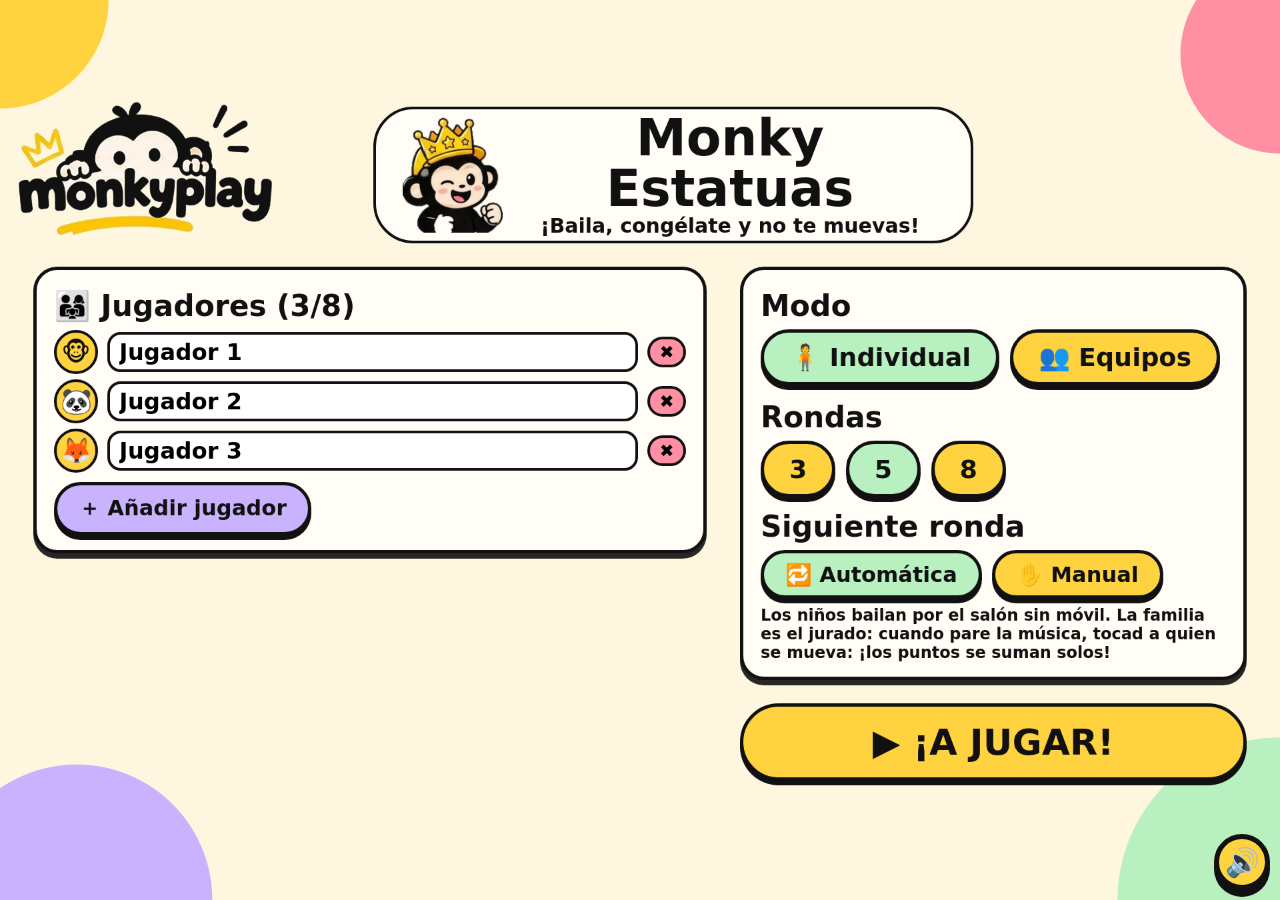
==== commit 3fdcce04: "Add files via upload" ====
--- a/index.html
+++ b/index.html
@@ -1,14 +1,14 @@
-<!doctype html><html lang="es"><head><meta charset="utf-8"><meta name="viewport" content="width=device-width,initial-scale=1,viewport-fit=cover"><meta http-equiv="Cache-Control" content="no-cache, no-store, must-revalidate"><meta http-equiv="Pragma" content="no-cache"><meta http-equiv="Expires" content="0"><title>Monky Estatuas · Monkyplay</title>
+<!doctype html><html lang="es"><head><meta charset="utf-8"><meta name="viewport" content="width=device-width,initial-scale=1,viewport-fit=cover"><meta name="theme-color" content="#fff6e0"><meta http-equiv="Cache-Control" content="no-cache, no-store, must-revalidate"><meta http-equiv="Pragma" content="no-cache"><meta http-equiv="Expires" content="0"><title>Monky Estatuas · Monkyplay</title>
 <style>
 *{box-sizing:border-box;margin:0;padding:0}
 :root{--y:#ffd23f;--l:#c9b3ff;--g:#b8f0c0;--r:#ff8fa3;--b:#9ad0ff;--k:#111}
-html,body{height:100%;overflow:hidden;background-color:#fff6e0;font-family:"Arial Rounded MT Bold","Trebuchet MS",system-ui,sans-serif;font-weight:800;color:var(--k);user-select:none;-webkit-user-select:none;-webkit-tap-highlight-color:transparent}
+html,body{height:100%;overflow:hidden;touch-action:manipulation;background-color:#fff6e0;font-family:"Arial Rounded MT Bold","Trebuchet MS",system-ui,sans-serif;font-weight:800;color:var(--k);user-select:none;-webkit-user-select:none;-webkit-tap-highlight-color:transparent}
 body{background-image:radial-gradient(circle at 0 0,var(--y) 0 12vmin,transparent calc(12vmin + 1px)),radial-gradient(circle at 100% 6%,var(--r) 0 11vmin,transparent calc(11vmin + 1px)),radial-gradient(circle at 100% 100%,var(--g) 0 18vmin,transparent calc(18vmin + 1px)),radial-gradient(circle at 6% 100%,var(--l) 0 15vmin,transparent calc(15vmin + 1px))}
-#st{position:absolute;left:50%;top:50%;width:1920px;height:1080px;transform-origin:center;font-size:44px}#st>*{position:absolute}
+#st{position:absolute;left:50%;top:50%;width:1920px;height:1080px;transform-origin:center;font-size:44px;will-change:transform}#st>*,#bd>*{position:absolute}#bd{left:0;top:0;width:1920px;height:1080px}#wm{position:fixed;left:0;top:0;width:1px;height:1px;overflow:hidden;opacity:.01;pointer-events:none;font-size:30px}
 h1{font-size:76px;line-height:1}h2{font-size:44px;margin:6px 0 10px}p{font-size:30px}
-.card{background:#fffdf5;border:5px solid var(--k);border-radius:36px;box-shadow:0 8px 0 rgba(17,17,17,.9)}
+.card{background:#fffdf5;border:5px solid var(--k);border-radius:36px;box-shadow:0 8px 0 rgba(17,17,17,.9);contain:layout}
 .bub{background:#fffdf5;border:4px solid var(--k);border-radius:60px;text-align:center}
-.btn{font:inherit;font-weight:900;border:5px solid var(--k);border-radius:999px;background:var(--y);color:var(--k);padding:.4em 1em;cursor:pointer;box-shadow:0 7px 0 var(--k);transition:transform .08s,box-shadow .08s;font-size:38px}
+.btn{font:inherit;font-weight:900;border:5px solid var(--k);border-radius:999px;background:var(--y);color:var(--k);padding:.4em 1em;cursor:pointer;box-shadow:0 7px 0 var(--k);transition:transform .06s;font-size:38px}
 .btn:active{transform:translateY(6px);box-shadow:0 1px 0 var(--k)}.btn:disabled{opacity:.4;pointer-events:none}.btn.alt{background:var(--l)}.btn.ok{background:var(--g)}.btn.sel{background:var(--g)}
 .lg{left:28px;top:18px;width:380px}
 .tb{left:560px;top:25px;width:900px;height:205px;display:flex;align-items:center;padding:0 40px}#st img{display:block;width:100%;pointer-events:none}#st .tb img{width:150px;flex:none;margin-right:20px}
@@ -19,36 +19,50 @@
 .col{right:45px;top:225px;width:540px;display:flex;flex-direction:column}.col>*{margin-bottom:7px}
 .pc{display:flex;align-items:center;background:#fffdf5;border:4px solid var(--k);border-radius:999px;padding:5px 24px 5px 8px;font-size:32px;line-height:1.05;box-shadow:0 5px 0 rgba(17,17,17,.85);cursor:pointer}.pc>*{margin-right:14px}.pc>.k{margin-right:0}.pc small{display:block;font-size:23px;color:#444}.pc.mv{background:var(--r)}.pc .k{margin-left:auto;font-size:24px;background:var(--y);border:3px solid var(--k);border-radius:50%;width:38px;height:38px;display:flex;align-items:center;justify-content:center}
 .btn:focus,.pc:focus,.tag:focus,.x:focus,input:focus{outline:6px solid #111;outline-offset:5px}.sticker{background:var(--y);border:8px solid var(--k);border-radius:24px;padding:.05em .4em;font-weight:900;transform:rotate(-4deg);box-shadow:0 10px 0 var(--k);animation:popr .5s cubic-bezier(.3,1.6,.5,1) both}
-@keyframes pop{from{transform:scale(0);opacity:0}}@keyframes popr{from{transform:scale(0) rotate(-4deg);opacity:0}}@keyframes dance{0%,100%{transform:translateY(0) rotate(-6deg)}25%{transform:translateY(-40px) rotate(0)}50%{transform:translateY(0) rotate(6deg)}75%{transform:translateY(-40px) rotate(0)}}
-@keyframes fl{from{transform:translate(0,0);opacity:1}to{transform:translate(var(--dx),-420px);opacity:0}}@keyframes shiv{50%{transform:translateX(3px)}}.ice{animation:shiv .2s linear infinite;will-change:transform;background:radial-gradient(closest-side,rgba(127,211,255,.5),rgba(127,211,255,0))}.ice+.fl{font-size:70px}@keyframes tick{50%{transform:scale(1.15)}}
-.dn{animation:dance .94s ease-in-out infinite;will-change:transform}.fz{animation:pop .4s both;filter:drop-shadow(0 0 20px #9ad0ff)}.nt{font-size:90px;animation:fl 2.4s linear infinite;will-change:transform,opacity}
-.cf{position:fixed;top:-24px;width:14px;height:20px;z-index:99;pointer-events:none;border:2px solid #111;animation:fall linear forwards}@keyframes fall{to{transform:translateY(115vh) rotate(720deg)}}
+@keyframes pop{from{transform:scale(0);opacity:0}}@keyframes popr{from{transform:scale(0) rotate(-4deg);opacity:0}}@keyframes dance{0%,100%{transform:translate3d(0,0,0) rotate(-6deg)}25%{transform:translate3d(0,-40px,0) rotate(0)}50%{transform:translate3d(0,0,0) rotate(6deg)}75%{transform:translate3d(0,-40px,0) rotate(0)}}
+@keyframes fl{from{transform:translate3d(0,0,0);opacity:1}to{transform:translate3d(var(--dx),-420px,0);opacity:0}}@keyframes shiv{50%{transform:translate3d(3px,0,0)}}.ice{animation:shiv .2s linear infinite;will-change:transform;backface-visibility:hidden;background:radial-gradient(closest-side,rgba(127,211,255,.5),rgba(127,211,255,0))}.ice+.fl{font-size:70px}@keyframes tick{50%{transform:scale(1.15)}}
+.dn{animation:dance .94s ease-in-out infinite;will-change:transform;backface-visibility:hidden}.fz{animation:pop .4s both}.nt{font-size:90px;animation:fl 2.4s linear infinite;will-change:transform,opacity;backface-visibility:hidden}
+.cf{will-change:transform;position:fixed;top:-24px;width:14px;height:20px;z-index:99;pointer-events:none;border:2px solid #111;animation:fall linear forwards}@keyframes fall{to{transform:translate3d(0,115vh,0) rotate(720deg)}}
 #mu{position:fixed;right:10px;bottom:10px;z-index:50;width:56px;height:56px;padding:0;font-size:28px}
 .pod{display:flex;align-items:flex-end;justify-content:center}.pod>*{margin:0 10px}.pcol{width:300px;text-align:center}.blk{border:6px solid var(--k);border-radius:28px 28px 0 0;font-size:110px;font-weight:900;display:flex;align-items:flex-start;justify-content:center;padding-top:10px}
-</style></head><body><div id="st"></div><button class="btn" id="mu" onclick="mute()">🔊</button>
+.lite .btn{transition:none}.lite .ice{animation:none;will-change:auto}.lite .sticker{animation:none}.lite body,.lite{text-rendering:optimizeSpeed}.lite body{background-image:none!important}.lite .cf{will-change:auto}.lite .dn{animation:none}.lite .nt{animation:none}.lite .cf{animation:none;display:none}.lite #st{contain:layout style;isolation:isolate}.lite .card{box-shadow:0 4px 0 rgba(17,17,17,.7)}.lite .btn{box-shadow:0 4px 0 var(--k)}
+</style></head><body><div id="st"><div class="lg"><img id="lgi" alt="monkyplay" draggable="false"></div><div class="bub tb"><img id="tbi" alt="Mono Monkyplay" draggable="false"><div><h1>Monky Estatuas</h1><p id="ht"></p></div></div><div id="bd"></div></div><div id="wm" aria-hidden="true">🐵🐼🦊🐸🦁🐯🐙🦄🗿🦩🙌🙀✈️🐒🩰⚽🦸😮🌳🏆🐔🤖❄️🎵🎶♪♫♬🩷💙👀✋➡⏸🔁🧍👥🔊🔇🔄🤝😅✅⭐▶✖＋</div><button class="btn" id="mu" onclick="mute()">🔊</button>
 <script>
-const $=s=>document.querySelector(s),st=$('#st'),esc=s=>String(s).replace(/[&<>"]/g,c=>({'&':'&amp;','<':'&lt;','>':'&gt;','"':'&quot;'}[c]));
+const $=s=>document.querySelector(s),st=$('#st'),bd=$('#bd'),esc=s=>String(s).replace(/[&<>"]/g,c=>({'&':'&amp;','<':'&lt;','>':'&gt;','"':'&quot;'}[c]));
 const AVS=['🐵','🐼','🦊','🐸','🦁','🐯','🐙','🦄'],COL=['#ff8fa3','#9ad0ff'],TN=['🩷 Equipo Rosa','💙 Equipo Azul'];
-const CH=[['🗿','Quieto como una estatua'],['🦩','A la pata coja'],['🙌','Brazos arriba'],['🙀','Cara de mono asustado'],['✈️','¡Haz el avión!'],['🐒','Mono rascándose la cabeza'],['🩰','De puntillas'],['⚽','Pose de portero'],['🦸','Brazos de superhéroe'],['😮','Cara de sorpresa'],['🌳','Como un árbol con ramas'],['🏆','Pose de campeón'],['🐔','Como una gallina'],['🤖','Robot congelado']].map(([e,t])=>({e,t}));
+const CH=[['🗿','Quieto como una estatua'],['🦩','A la pata coja'],['🙌','Brazos arriba'],['🙀','Cara de mono asustado'],['✈️','¡Haz el avión!'],['🐒','Mono rascándose la cabeza'],['🩰','De puntillas'],['⚽','Pose de portero'],['🦸','Brazos de superhéroe'],['😮','Cara de sorpresa'],['🌳','Como un árbol con ramas'],['🏆','Pose de campeón'],['🐔','Como una gallina'],['🤖','Robot congelado']].map(([e,t],i)=>({e,t,i}));
 const shuf=a=>{a=[...a];for(let i=a.length-1;i>0;i--){const j=Math.floor(Math.random()*(i+1));[a[i],a[j]]=[a[j],a[i]]}return a};
 let G={players:[{n:'Jugador 1',t:0},{n:'Jugador 2',t:1},{n:'Jugador 3',t:0}],mode:'ind',rounds:5,autoNext:true,nx:null,ph:'setup',round:0,deck:[],ch:null,hold:0,awarded:false},T1,T2;
 function fit(){st.style.transform=`translate(-50%,-50%) scale(${Math.min(innerWidth/1920,innerHeight/1080)})`}addEventListener('resize',fit);fit();
+// Precargar audio en el primer toque para que esté listo al empezar la partida
+(function(){function _preload(){document.removeEventListener('pointerdown',_preload);document.removeEventListener('keydown',_preload);try{ac();voxLoad()}catch(e){}}document.addEventListener('pointerdown',_preload);document.addEventListener('keydown',_preload)})();
 const IMG={l:'[data-uri]',t:'[data-uri]',c:'[data-uri]'};
 IMG.i='[data-uri]';
+const VOX={stop:'SUQzBAAAAAAAI1RTU0UAAAAPAAADTGF2ZjYwLjE2LjEwMAAAAAAAAAAAAAAA//NwwAAAAAAAAAAAAEluZm8AAAAPAAAAFgAAEGwAFhYWFiEhISEhLCwsLDc3Nzc3QkJCQk1NTU1NWVlZWWRkZGRkb29vb3p6enp6hYWFhZCQkJCQm5ubm5umpqamsrKysrK9vb29yMjIyMjT09PT3t7e3t7p6enp9PT09PT/////AAAAAExhdmM2MC4zMQAAAAAAAAAAAAAAACQCdgAAAAAAABBsbalv3wAAAAAAAAAAAAAAAAD/83DEABxbUYD3STgAFlWGk3H7ntQhCyAkY810c1ATFb4Za86G5N5jZ5jeY1DGqeeeh57//8z/7Tzz0G5N9Tz0Hz6NV55//6GaGGN/5hjKNCDKe/+eefPP890G579Xq//6nvHxue44NAeEB8BgPGPJgQ4CDvWD6gffxAcE58PqAkgEGedi2Y2CfHznnUcg9a08z7+Z4GeHCwRN5PzcMHAdMAwlbmhibAWMWYLA3TZzgN4xdCAAYv/zcsQ3MYQWCCuakAC99B0Xh68LIwtHD1639lpdw9wTeIBg3YNAwE2b/09T7hlgT4PQgII8GTLA4BBP6H23NDBB262kHPiC4guJzJ0P3E5hlgXAgISB8H1N/71VHue9AToLeKQFKBqsZNiDkXTPDLkTIgQ8l30P//qrPZX+6zdBkDyUXAThggOYThJEwThB3QHPIuVzMZcZMghZN5FKpHI7JWLDZLZawKBGI1YKso8GId9yG2/A0P/zcsQbLAQCnl+ZiAMcqcalVjgYsAmKKSbQB+GJxS6JdRZbhyggIG2JEoSBHzAdJcL5FyfELl4dhsgmkWSwiO8QDN46ySLimdJTkXU6aFg9oLRBSg9E4Ziy6rLZmZFmoMmtMc8g54wNC2VDhLszroKUpSSdBbomZQVdtjN0zcnBcZuyCDIN/////oMmoyNKCDJ6i43///////vZaZcMGqYvlmH3Z036VjpJ7pGSRbKZKwZMObVgMP/zcsQVKmoipCvZwADgVAy936kSlFWmmIrR0juV7UNxuT1Ze+9BL4AlteVQhy0x2tPxAgAExB2U+7mTt0Umi9O4EArvbeZhFzGrL+bcufzjkObt7yu08swqQxVv1L3eapKTCkwsYW7dej5nL30hyX09Nd1MSzVi7Tz9Jq9AEgqZ553KSk3lSWwuH8TrD5P////yFBd0e/YZacCCpspEGIFLfYASdpOfVZ/bzsNWtwwMCZz0mSlL5f/zcsQVKrMyyDbD0n2trgYbqz7jvM5jTagQ/aLHrBgRasBz9SkkEX8ZRqxubWlZdA4FV5FQJjS+fsblR/TqrfmQJX87taTwpYzORSc+fgkiHHciYlKLUUk6W2pxhCTX3/ar19+momdwRrM7BuMoz1fWM8OpiOSb2122JlDE7QZq6OeqIN1RiGI5MYvLKYvEH7EMsKN8hhni0MekRjnpqqtqV2lBgmS/LGEmOSI0cDBVf+a/9V8zzP/zcsQUKfuW1MYxX3H2bf27zjNVUcDJTjzm5LmEkHmuiN+/pZuPKLxcjOouQlCmU5BrnCZ0HOIE7shFJs5yN9Tur8xk+hdcPVtgircdjnwcjC5wKKNnNxos4oUXg7CgPFRljRhlE0cWdTifmkT0l46zIBVlvGSG+hg5yDEMYD/IO4UtqfOHnki2o81AiemdP38aJq/klvpIZI9Wc9+ft9X2nv/0tTCwmPIapGzl7krHYbFMo09Xh//zcsQWKswGykpZmT19ueiky38ej1HrbhGKp23+a2mOrtVF0/z577Uz60V3yiWm2RZqkjDtCWaSWRIkhIKi1u+VGQjVSbrXG5rWa0+0NqDSj4SO2ndtqalqY0l/RJElctwlFNkSVLZTKqaIIzkgQpkJCOn0h8t6JGm9O5q6r79Y4fe60KWJqB/qSeSx96xtcudjxyG0VllEUFI3bv6//5BMPdW2v+2Z1/SCbaJlepHVrtmBPjOcD//zcMQUJCQOtnJIzTwmUlVNRV1NmVoWchaG5HSDCgTXWMa4lRJKqoTD5r/asJGCkX/r3n7f841Jm2pMf2kW2svJxmamUZUOqeXeqsMtV//zlb/n2c75zgEsFRkiVlPkmo0co5yqc6jSVy8OqtZgZYKRimKCkvXl0XIybiU1JQCBiVcFRNLVryUklQErYwOlX0EYdZmL+ik5cWua83d9z3m/DQw4nLYoy9zFCASDDF00bB0zf8kK//NyxCwio/aBoUwYAbu5ehu7sXaDd3DwSiIiWDE5HXA7IQRE0R7NASRDpnqqqSQlTJLbu70URFpGyfe8ZgyqqkFEiVzH3OOUJhU1CovrhQFGW9pGFJqqqFVWRgQqcuzATaqUhqXDDASHYBW1ZQdghk9mqsWjaUSrUSiT8z7WFqagCDYm0x/nUi8nfpri4jbV0hcIBEDoORLHAfEQNxHLYmMMIzsSyYeHgJn5wVgnRvldQDctkRw7//NyxEs4zBbe/5hgAhHTn5tAmSCOBdIsWHhmSy2ARVU/4qxH4Rvr2ar+A4RBHP161nEhM31t1h+hLlsuPPY1siBEZk87Ml6dYscJ5fJqt4urjJRAjrHG65svL4WIWtq0yvr8/kv7e970pLEdJ1+ljuyxl6jN3Wj+l8skXdj1FtJn5pmUpS8+5svzOtv1+b/vfTNl/KfPxxbdiz7nxdtLbn2XVmjOKnAAG5a1ugBdhqXXPrRp52cw//NyxBElafLW99iAAOxqXVliCCBccpOwQuirYpQ67izdI1hYRYAQEHKCwYE8TYQUL9ieiDDrJEfA9iQkgbHHRRLRWTPl86R41yQIG6R8xLhWWzqZtB9FTuuh9X0KaVJmW6NdVv26aSjE8TY9bahywsMDJAcNUDweDwLgIF2nHMaRR/SDQoDRSo8hf9B5q8JnX1WECBZASbUWLR4kXUFPxDvG8wliH8rhXBksiVYWfLvcSriP8IKB//NyxCUkA+7NdnjFdWgrhJh1MVGaEx2Vsk+MTa/1fUrLVKR4EWgQpSpQ1OhrHl6xr//r+hSSAgeGS1OfNSaGbkrmRkJ3fc+kdVTFijAQaiqD0fhmFGsM71yoxP5vZ/9K5Vmc75Wo1C5mUjbu27I3vM7GdUiutWL6gAAQYRBAS7ChoY3EqCWR/GIO3WiLmNNWKHVZnWgJy5dSyiHY23NQRHdA1nMpjHxdKJ4aGzbeXKpp3CJMkeFD//NyxD8igmbKPsGHDBIi0svGxy1bZGV/ef9h1hDAgc1FoLQLH+yJfM3cJZuUzzKKft0l1ABdsWYcOPJGxg46VGPz5fYXWaGrJB9TC61HSY8PI6PPOV9K6AhgAZcL8OOdBLFn1vs1bitceAzMdYDnN+zwuVUsLuguu1yXsgRScgtk4zWn3h0MDJEWpZGc8TU/pORGw4MeChqbfW//1u1vdtz7LsthKoI3m4526SPVYf/qsPuzlsdE//NyxF8jWyawNsGHFIY9fbWdWMKMG2srKwZYKNVybn/9/9tVa5Rtf/2+9EqApIbYj3/lXEeFAMHRo0NKCEJMs6CABBkIwoooOgCaal6yYKBSYUraSWyIEq4lq5ndm4BRVlq5mHMSf1mM7Ty2bNQOytKJXM5LVTzJE6AqtCIry/lUz16ctcOqZWKwGMjiKPKX1KZyoh5SmehRJVZ+3S2YaYWs5SiowScNCM60jliSg6tlinixLliS//NwxHshQm6ENsGLCFTGBJoTDUj//5EAxICDHEyDTmNMJqYXoNcBLVvZ2XNGL1pcq2mMCZDoGRWQmrDEGu7NtZWFbs2zcmvOFJ5noSUSinwiWjFIzM+e5uzVCkiJuUcyVo4sGVKoZ+X68xwES0SurBpSRYDHknlkluO4aWEnNDQKuBVxLZDrJG/7OjR//9fVAb5C8cTKMijRm0Mqnpx6Yg46/U8mVv21lH4dAatQs5h2SwzDMvn/83LEnx45imBeyYUMahgmyFGk/pFg0fPsXxv6pHvuf6pTVtzOoECBim8/WqUpS8OHePe////+83xjVMb+d63n1h5tutNUiMcJ0kk2hdBXckzWbi5dz0PXJdf/uvr7u259fYnSpQhAgAhC1DbCAWMMFDSygmQfiIcKGzHhjFSYPAwy2AmFF1mxE4CK6u+vI/fhQ8CEGi7zHRqHAZSUhpZwLmcT+71MWgBAAkAXjWGMsQErgk5ynDf/83LE0B9hxjwTWXgAaibils1fl/y269wEKYOBoRl2AITLKTcqvd81CEkMUK4CZYlejSaxpdQwTAUMNHry5vLDn/vToSBQRiECM7noo/ZEOPEwO7rgswRCYvU/n//93//zT/w/FIYijtwPhfxrq4hyDo5TxR/1eOUzd/42y1wWi/r/////////5D9yWZyuXuQ5E48qQ7zqx/L37XlFof9nMOV4bIhTMDLIA54xQk5UsP/////+f///83LE/EyEElAzm8gA///+/R8inLsbyZe5cXVxYwd+SPw19y37dyWWEMWCwSzVoymUXh1vEbVuMPWCQegeFuy3BYGiIwyqRqivyZudxux21Q09JDlSxLLzvuvG5bGpVD+EpbHNQB1INmon25RY3Mm3ilZFEwss0GDazbW7fp28jZ3CraM+vq1rTVhWvu2La/rl7Nqb6pjOdffzJvX+LfHtv/5/z86+Ix09W0yWUaFmlYbB1xE3UBf/83LEdCOZ+ngN2HgAFoiLSNiwVOxVDfSmHUkX73NcZO2mkQVPWn2qIBkZuS7W/B09Q0MYr3I2sK8TI38dfGkeEHCg0RG9LCNSFU0frvwnVIhwMuwsOXJXK2V3YpLyYSBk0dJ4R1CQ4UOm2ASGQZDSFali4lshjB2BHtV1k6pkoUQMxsarD+y6kSl8/aBgqlwUeSIrfMvnWzqzqn5Iru1AR8qBTqxEbWdOgLLKP5EV1PZnrJ5g1wf/83LEjyQJ3likykcoStUeqvMfgk1O1llsqmbNZTXOY7TJiqVQwGo0leJKSVdKJXM3bTRIECqEOIUqpX6to/Lasq6dhvR8wYWAlXJYaw9gpM0ZxMAqpfyM2FE4lBrKjCoCBosKhMaNOwE8GhhXJiIthriFNJYt5ap6yONd1Evu8iJi0rkiuxY07UpMQU1FMy4xMDCqqqqqAUlskJkHMOU4Diexlaunjk9xmS8XHzTcWFfEu7KV4or/83LEqB6ZYjwUw8ZcDEjMMs29CqZ/JhNPkwmvhETnf4SZhETDOKHomp8JMJPCTNZkw3LziMtqJlJN1JZeT9dKShusSf//fxuOX+2rzfNeUWOd/+KO4VRaxFNNoiYk0qiqTEFNRTMuMTAwqqqqqqqqqqqqqqqqqqqqqqqqqqqqqqqqqqqqqqqqqqqqqqqqqqqqqqqqqqqqqqqqqqqqqqqqqqqqqqqqqqqqqqqqqqqqqqqqqqqqqqr/[base64]',p0:'SUQzBAAAAAAAI1RTU0UAAAAPAAADTGF2ZjYwLjE2LjEwMAAAAAAAAAAAAAAA//NwwAAAAAAAAAAAAEluZm8AAAAPAAAAOgAAKiMACAwMEREVGhoeHiIiJysrLy80ODg8PEFBRUlJTk5SUlZbW19fY2hobGxwcHV5eX19goaGioqPj5OXl5ycoKCkqamtrbG2trq6vr7Dx8fLy9DQ1NjY3d3h5eXq6u7u8vf3+/v/AAAAAExhdmM2MC4zMQAAAAAAAAAAAAAAACQEOAAAAAAAACojR/O1qAAAAAAAAAAAAAAAAAD/83DEAAAAA0gAAAAARkH//zffvff9Ka9Kf+9/7/FKZvfF74pSlPekNXq+MnDQOiIpC2E4QhJg2wBOCfP4A3BjqolBCEIlV7Pl+/fyJw0EIaycHRFT6Hs9oFP6QKavfD/bxWRJWNnj5Y1er4ycLYrHj++Hjx5E+aPFZEbznJ2ZcIt51ucBWPGTV6azfEBgeZVjJq8e+CoEIIBgIQChkQCgQDPjAe+AmBH4qEn///75SeHP///34//zcsSpIgrpeA1AeAELH//9T0T4jE67SYrof//4jLA056ql1wcfFxCcIAjPVFSP/93LEYZu/llsa14bMg4w1AQOCnyJ0sBGjOZnEGtPV3W5+GEsM5A0hDPDAw690N3ff91BSFWEUZB0ABKqgZsxCC/O+////77hrC9SK7Ye2+oDdctGXDBxbfwWgHVqlalsLTmWaIwAIAgcSqEIw0b/77n///////xdkkQWIYYZeuL/z////xZlDv/zcsTKQzwWVb2KyADGgIBgxkFAA09tGVvOhY87LG4Oawf///////////////////////////+Kv3SVLHGvwY0x3Hrae28fcemjLjqXt0bNiIdmlUlkpEZD/mqSRJhAoMngEGpVtNMOdIQOfhTJVNoSyQwwZ5+Ifl4c4VlM+Td1waOHXfl4JggK8bQREo3NwfS0iRaDDQXyquzGpdP8h+im77zuxDnYzV5Ks57GnnZRSy+9MWXs/P/zcsRnPYOi2xeZ0AOzyytVs+a5nzTD5554xjSUMvzt2YrZpqnaWrhqp/b85X3rDDesr1PVmpZUvXt67rPn4/W1f7/O/3Ln2dd5bxtWLmNvu7dPKLEsm5/8cPuZ4436tXGtR/d1nlhUx5nhv+75SVFN4MopbF5Z8NuO5rjv47TmRdx5Iuh4nEhu7r8t5d7rDl2zHpjIx59pPvrC2lgyMqmjh+IZEBwfgHMMpWO8s5Hr9LHp7HDLK//zcsQbKcQWsunZQACWq1J39Vbs0IxZV3KvY6eGXWPqbqYq8xYHSy3Eze/DZJMRqstUMMGGUNbtq/o+uBGKWq6eCWmGeo1jlvuJmEOG7KrNVPAe6M6LTqI9jJhpNi4R2HlLMuhTHm2wrYKhFOEpIckwHRDCGcZXWgw4ZBA6pPd41pZg0bG8OVRmbYrdONGqKizQzEnIc0UijyEZM0pBaAoDnuXLyqppcQLDQuWHqkKcXZFO+Ml0m//[base64]/zcsQfKkseukjBnrza0dAmnUHMiZuI4dr/eXrYbGAgig5xkL+M892rvTM4pcbZvo2V4QchqRhkiQ9ygVUdNvlO5aa4isUzxxc4jLJlxiyVx/NvO74/8ak94WIcKP6SbxNHl3jNImrzeZ7b1zSMwRHcWVXqrUaRr1F2r6Z8F/XUF5NWl8XrOETAFUeRrlunrgoOBWo/HPSqghe1kaADzuWqpA+kgdpEfXOxChkVJTuRHYvTwRO34v/zcMQfJvPiykzDyt1FdvFZHzTN9xH+nONDk1ePnF64/z/n7+sRGvLPAWJsP759N/Hvv7+deSFB3pyZTNeVJtOutbnQVU4uNYgduBAFnEXVjHYpq3ZHNujPI5ioWKSoqMpFGMXOhqjBmgoY5CgYYKKshFY56CqoQrVJbf////60MQ7rd2sID/cC8oGJtIWAeG7PWklkRJuXTspWiZBBwDNB0wEuynM2fkuaUF68bLAm29pFNAx///NyxCwjmtLORMpG3FpAx9lIxn9XPfmJzvERkSHjAamlOXpOEfK4XkavLjt1aqFCFWETV/q1UEQDTC+2dIvJsjO6+TzOKWbf5qJQydRp1Tz7lkQoUhjBwEQKiMSIOtnSBM7AH/8YGIKXBJZAVYhd1eAAfJEIC+2LG4MTeT65hxuBLwPi3v1VaSPNy2mdh6TRkpjJhgeJ56zDQOmNat25Zz9t59zfqdRvLatKpEtvHhPJdX14Tnn+//NyxEckYz7GTMvE2aur7z7V//96lanYvVSs2xjlaVqEQu9nzSF0UO1sEd7scvIFI/ehykKyyKMasiiUqdbTByAWrqM0ywFSRf5j/z8GcblPZ9iUJdY5RaAAIASGCXmdGZIDLnZ1TQGqZjIpUDlv3H6azAtysWkokiS7WhdBEde5r8PoLVOSbEzUvACgAqLF0qhSTXpq8dHz1VtbW512hkfNvQnLtvn2bTP0ZDeVqPl5UUrMFYxS//NyxF8kmk6qEsMEvJnmfoKoYxlevzIKMeEuIgrPHiIiSsFcQuhoSzyBFeDT1ODrNZ0OiU96ngqWcSEQdiUNKQqA0AdACl1ptKwUAmDGhmHxCG6dHc2Go6KAMHSWUdZGLptzh8/V1k5djz5s9tLM7OrUoJB+A0rKhBE4Km6RrXStG17LW1hd2sfBgKBv+ezVenm0ZlhZ3qz43GFNPomdUqqlSqqzCqJWUBokgaHnSUJgtLHlFR9Y//NyxHYiyk509tMGuGpUjIiJskVOtyIlydf61Pg0o0noitVKIgystuPiuCDIHAJMSMM+jdC2Muwa2wPV2uwBGn+pZmiy5aprtWy8VqM1s0/o1F5kGTh88wSx8LytZI6nz5ySRzyz95OyKDiwtQ0oFGGKGwVBgKnZ1vxLjgqdjbw0EhcFRVwbCYiztmp+1Gr+r/+8XxgRhhiywYUB3QYFpijxz+cxxlKa7cLsBC7faS2vNWPugmDZ//[base64]///zQi5Pyv7dsYQooN//NyxMxFlBZk85igAKYKDxrhfMMFhbsBgGkHzkOLQbUBhiADRD//////8AgEAMMJEDNhxSQpQDNBAtuFj4BIEA4OUgMqbAzpMEQMBoeAgQAoQAKECQhlaqBgMB0OhimmnklCCAikDS6doLnzqCU7UQiMrTNk8oCOBpWFrgk2ywiycMRU6VUgnBD3A40Wn04MloOd2cY74o3ThgAjJO2aJiMl4EY6VhhXZbYsdvZ10kotDhI6ROob//NwxF89U+66X5l4AXuX2i7WXCWaFBhsrxyfb1VOopClS2O2FTfGMQtPnKbPteFEat4clCuMQmSdLM8Jz2n91xSStYzXrHm+fLRvvPtzvuWBNMwOqvFyrpVNJdPTp2m8MtMRtO7xttVZtwqwo+ZcY1l3rV8yHsizkRCjZUSjXjKxQFSrldCdn7lOyWh2kxXF/bcl6axi1c++5bxp8Ru9yyr5KaqhhiB1KkABMohcy2IwmtJNsGb/83LEEiUTNr4/2WgAtBTIbedhnT7WFAMsZ2A1sw9j9QvIBQi85mO0cpeWjOnDZ6y01VnDrUDQcZQUkPYaBGUUVJHUEtjZJ6aXTZ//bzNKkZpoJKQTf9atbdBBJJSjvuiqcQL5rQpooMggYOqm6Kq7XTNzI1WmtkdadXZNa2ZZqymuZJOueiAQMOD87/XleqqoAgYAABL1LnAAWAjPCmQJFKbo0m4wQQpO2/DoMrNQYpLFZB4h1A3/83LEJyhrTqD+3hBwlceFPEqi8783Jmkh65axVYGuKonUd+MEEeKzQsHsXw38MdK/z6/////yULQiwfoNFnb/+//5NXhjjauaiUJFhY4oaot3MZYoWaLOPMLIeTu6ZhKOY2CUKH505Kk1TR2jiKTUOK2UPZQdCE1mEEVURUL/sZms8JQ2KgFFBIyogByNQ/DLYEvzXQScm6atopn76WiLTq+o4XacpdrwGVDA00kzoi111oBVIwf/83LELybLNoBfWEABitEivsUI3Kw3UarRJ0itEjHrGHYqowWOFo4Zr4+f///a1oFRpJpIrAfTFf/NbX//8rDXwywcsM1k3MSgsNNko6drprmuGYWZqZoa/4b/n1pabbUSh7IrUmsv6aFBQ34XODd6xNFfF6yrb/6CqgIYwOnRDpIHGonxEUmXM46Smk2yQRg5iNDQiAUkDMSExoBMJHE5TFA0DGHAWzAasYACdAQYC2gNCoAUUQv/83LEPTIDZjwJm6AAEQJMvjaJo+RI1KRbJ5J1TA4tBaRdkBIKuktBSKZu1E1RUkm6ndXTU/cyUXjIsGp0nT/pLLqn1Lc6kSBIIoonnuUzilkWNkVrooMpRqidMTN1nU37rsYltzB0jheSM2NlKPqQSNEWWzIpKWnSXnlM6NB1UGsimau6bPu91qc1jnuY/JCwx6yx1KqmmW3E41Gg1E5HGojGg0HJzuVjDYctnnjkgHHu0jImyfr/83LEHy30Fr5fj5gCzVh2EDPidANDgGic3MDQDuMWUO2pBM0TW4oEWY5opBWo8XE3KRMmZME5Ugkggm+t2QSM0jUyRdPoLUZlX1IrqZA4tMxU5XN3ZBBS6tSCCZmqy/yHpEUOGqKk1M6y///+mt1My3e6amms3L5ueMzM+bIEUJgmEf//+h//1u6pPkNJMg4yiBAiIEUIESBoRpGE2XyPI4XMMwNCmFeBADmus0ljX3+WANFMGwD/83LEESYyMsr/2kAAaEe0Ew6M16kpKAa2Z6ceyMaAYKCHYdzGkqarWog8EYowiBWJdXEcTCgqWPcXE4hCBy9yEbCgdjxKAueWD4j6jUjh93P7h5K3q9fv7+uEWZSiGRPrFRXS4i9SIFnFRHZxkb/BY4+UIEBwvSCAJmmzhud0jQuCWKPkUgephYJyJSt+Bf7Upvprvi3AU4rm33LlJrRqcBwAQMBBB4U7TTuTL7raeZ9Y05UsVAj/83DEIiMzRrgeykTwhrqAwbuLgQTBgDQ0uGbishtK835HFrgrOo4OoSwCNiwSA5DEkVialSqOyGymceHwmLVlFioQQwGxDnclqM5dJEkXolybqYp2YEZlQ6qolEeDMVVTUyZW/8rd//9XRTWMynGEQlg1//94GmYAgwLlevKoXvhwVE0F4kd0BQGVL3ak7qvs81STs7YlSsFVK4r/U56C00q8LwxwvKjiTF+GGWPMGCCDcIkBov/zcsQ+H+NGtFbCBPbQxRlO4fUP1VVv4dfUtVQk9XqWb0+50OBmIT/1b+ajhQEtDaGUuY1E+b/+rf/qzgInKAhRJ48AgZzH/4iiYChoOoqAYQFXWTQONGLjjAg5huIjw0U5J7dJehEJmKMTCUZRWLBhONF7WK6zHvufM+rvNUn1A3hrzVVWgObmiWdCzTQlPmDhWi/sd60BMExLHGd2s/9p5hUSiwrFRjnPNMIOOD8oNY0F5ILnmP/zcsRoJbrGrNbLzp4SHAoEpFyR40/////9jz1egYEQAQJxuXlCAAGiAPgN/zag2XPnTlM0LaL/+t4gGQGAqCQzf/ntPhFE3rDSlHjbIOdnhP4kF5AtNvGolZJLaz84+s9XW/qq5yTsrGBFMjIif//qV2bX/+mjaIpEt//6MiySEQjqf0IY4GRQ7N6JjkJy0iCc3mWKiGj0Q1dzM8WdTtvNzxzHO+k3pSlGOljnL4soso5FSv038v/zcsR7I1QW2ZZ4mT6TN/mZmaZr7HfRY45CrOET+UcVGQKW/rof7nYfUSCdSGNRKm1CzCJ25wVm75jbGr0+qf9/pra5uqqxhw5hR0djTgsI53///oSZv/dTJS9G1qv////5reueJMrXlNzQ/YBFQfOBOQ8DAQCCQCig+cFYfSfo50wRaDxMcilSLtQ1klGPqhM+a+svxdd///3TEwMJSDzaEEpxDEQ6AWqAAFVASkvdUjFCGweKlP/zcsSXIiwW0C54kR64BG1Kho6SuD8E4Ns6DDCkrBsCWI4Xz8Z7pqxBtyIly7lO5PtyThzSEIueLiojrVhQPquP////6txKIxp0CiXNXMx+jvdwcMuLGqXQw1/9qQssaIVi2tgCaOHMCbXIPSsGhKSd///1EIwlwACaD941m4ij5/JNAdZJUwVjVnDn47BzLxKFLuHqZ+ofnJmmM9Z4kSjkrJMb+KQMxY7x5Fn0x33vG40V4pXqsP/zcsS4Hfn2ybZ5kLD2ayROScUnWY6SRDwmTenIWqfH//3/9+8WRdX00vWup3MlRJBEXUUxM4SOUaJjjoBzCI4Vdvd/108YzHAiCZgEGEO5bndH2K1bNIy0ZnKs571siiYn/0////+xHtMNIxIsKDhyKkKIIEgBOsaShUNIJMOF6WTzTcxcMiy4bPFVhCQfeBYRRImDwV888K57MtNeOr6f0nWd/O3+95ht7lXGGc52CsGUmItjlP/zcsTqKQwWsYTLytwHzSrlTlmVy6JUmrN0Smvimv18LWaaQJ+B9Rc1zzc9pEcDx1zcTI6Vq///2riHIhERSoIDoFQeguIs1RVsYxaOyre8qROzSl/6tsxMamoWtT20Rcx/9f//////9/2t1wNduqHkasADIGqKRWekBg15xXyZ66IDRsMgsIkzTaRfa9lcx54OwXAxi3MyTR6GKGJAZG+JjwLQYrzUOI1RI8KCvN1YbJKjlHRZN//zcMTvKlQKskTT0PWNEkpuo5CkJP1JojCgMJVH0/GAujxY/fV9dj1smroTNRDV9ZR5dpM0KkyY3UdLlkp6nbuj57tLamnD6Dg6NR0bDk47fe1Xm5tv/9fU8k5pmRNLGnQD//lTGMPJgJUm0Cm5aszrNwoMrjJBAmzF7AXwUI3WEnyezqfscXWWS+seA1wbqQ8Eu53b1ulVZFtO7UFuUwIkUpk3dyOCnM///oeZp/RpiMVQw8MZ//NyxO4oA0KpZtPOvBygVZKu60PRGu1P2vOPJzhErHMsvAwXQlIwbrExVe35+cFQd16MQBAQC4WLmHJD1+dX+xfpbX3+ghq2ykBwmEw8XiQJBM7527EfQO3fv9L3vanTTXJ6W/nJXvrLwB4yhwmpKPeiCoFNbGNi6qhP4XWVq6z9LQkakzk+iEyks07hy7v4XbX08/S83ncxwpKWGoamIw2OXztFK/qUnL+edPWVqop93OgV3Rv///NyxPgrw9baNniZV/9Vcl3YynRWIrqhrOZ////66O6OMo0QKHY7WZSksoVuKySZHC04O2i+y+TEh9y5ErfTVT3gUWFI/ByMg/SkoRXx9LI9rFY/EwjmZWZXKSra9rd/ZLbHbNL7P9k2v/663X3b1yCH6iBEADwPXOwALBvddASa91EnuXqdbF00r2m3JhxItnUjEWy3TxXHfZ3HHGXf2rCrNd/1eqDLufZYSTzttuk1PW3DSDsh//NyxPMrlA7uPsCZdhLFRZJaofWlTR6uq7dbPN9but5NkxGbEdD0QKBBwjArSv5tT8vqGcsMvZwx9z++X5VeqVXn9uX/KTNSjD1mHsqBlYEyjhcyrPMkqlPl/////L3M/Y+ZaEdQwaMv2kCACs3JYWJDUZ9o4JcRJYAhMBCZW7qxjQWJ4rgsZiqZkRzlAin6oYrcfqtrIuVdpfXjSnY0bs8kUd4CyI6BNBCQQJoktJ8LEToK0SIf//NyxO4oI/rF9MMHZcgjEHpLaYkr16jWDhgJQUHzHEm6kboSjHQpMKD41NBl0M+nk/xP+Qv/+nn+bf5fGrMx5yqRZXkIjkzUFEDAyjLsFDGMJFXQseZ5DOt150VHfz//X9dL0cV43tj4VbESRkETUYX+AjTxkmagUaRJDLOYCnSthzoZDorkwnPPrVq5u5dxUTkJYfSOxus0lG8OgiSHTCAMQ1IVRYxtOZvt5kD/aTqLgmCQMJxK//[base64]//[base64]//NwxHsr/Ba+REJNqBhUzSNw/3NZ/sH1kP9U0I9CbwIMk1Mpjy2MWox60tew1kmmlVZgKYiXupFmUQq6MPbPumlYZGmJlEY6UMC1mgqJ6CUJmokZEyE7RJbVs5BSqpZeFGf1WmFKqqw9j9S2jHyr9UuqX/kqrzUs6qzq/7NtYBNGvVASao0YKA1egOqkwE0ZSjbAQo2Y4GFHG4aiVUgy+xrD+SHGY2MuNxgEjpUKJDCYYUBXY8P/[base64]/83LEkkBMFlSxj3gAMKsUghhbDwH+rEahrahp8F/gNrPSVCUA9Vm25XqFjc1A7VrKwwY77UsW2mW8vfPmBOn4zQIVLy+A5+VXFuT7C+Zle4s0KU5VJGP2NpriOzytuFt9HvWsJ8rtUjwI26T6ziDu/Z4eYdnjBVnib9cTVbRcNhUI6wIUASVBgg6unwlAuoraoeljISgmCjZy2DgELS5c3KI1KI+SFu2BTmmq1lCltD0oJLnF1BD/83LEOjNjyrpdj3gAo6lcsNp2KZDIjn+rnM/o6ua2BPLTM/fx2St4l9MMdjx3GR7p7febxM3iZjvHkJ7qlokaFeJWld1+Yl2R5p48pumqUzSe0bU1s4ra2PiWJrd70rqtKPIkf+JSkTPswOG4mPmuYtn8to0m9b1m0tM/GYOM316U16RI/973+P/73vDznVtxPEl1jEsuPHjXxl6pMRcktQApYIABpR3FD1NWzGE4V3NNaYjKvVf/83LEFigR8sGV2HgBUq4ACB3i6AHPBIkd0ocapGX3qNCPR71XKBOwle9MoIw/fD5HmjU4ZLk9gt14jAh9iUH0SeIdZjoatXcn8B54l94zf+mvnX97fP8O9KUzu+85+Nf/Hp9Zv8Ut6fMClzC7XLtWRz77TbqkwcwWJGEWjOrX1Nvf8f/5fTzdvm/X/t89n1Ftb91zbWt/FcADAJQfr1hWqqZQ0U7KsJ+dLoRFHpCSjlAABkGVBW3/83LEHyibvsFOegWN6h2G9dQm5tmX25XDvIEMYXwvBXlMq1aplUrWuCumpDlyuD+MRBHMWOGpYF4OPivLib+Lm9XgWGYe3AVaw/WUiA8iC1dCiGYUkxzj0Fg7GiogQMJtFZzuljHJY+bQzoZrZnm2zvUtDIwPNqVl30p09/79t5/my2ZKlIQMZDDKr68zD71qgAhBcmjVVz5oTt0Knd5ViGRGkzR3E7P9DWJujN8W1bUe1fRorLn/83LEJh/Dssi+eMWIewCMi4vly8anzdbP9K99MxKrn8tMur03n4xwpx6qQ1Lpfz2POrGP9jVc+rGpdalsxh9Paa7IaVryzPajlzUdDSylY2Xt6/N6J72/966Vp6P7IJYioqjZvckLk7amxzjNSIyyqNsnLjBOVCUQGqCREubzjP5FobCZtvWWQlBY5Q5HB05QCQAwJAIgBQWkA2FWOkVoo67YaHoqKsLNAtZJux0tf/8/8+3xKrD/83DEUSTKjqAXT0ABzXDarTdNJJu3D2WKm7ckt8cr8r/6suzcrtTNquxSwm1ArIqConhTeQ38WDjQVh8Xv//5HRcnS4ojoWPAr8XDcjvhVQIblOmJCJm80bGiAEZAg6ZmHKrI+poLkEIIZMTmVrhgxqYCHCAHMGCxmEYZAINLSYwh4CA6JEqXsphAcMqAssd6CXJGBYxkMoEvkOyAaI0TvgoVrpsLRgRZ5dZ3Icd9J0eCU64y3P/zcsRmO7LySAmb2AASRVOmC9axtZzV/GHJDQqbwvLBH1NBLRMRC9xy0E7d3PU8Zqw5Lf+1ap5RDFSKL8xYexORvQ4bTXJf1yVhpieklu/TRrLeV6GpfnSX8Pxo+Z3HbeiLwBLZNFqKXzmdE829XZT9mzl+///3zDeO73P7/f/f/9FLqHkrzIv56oKPXPJWjVv9aYE0pdMIc8cMEENcNDwbFOlwFw64bASwmxThDVYyF4b2WAyje//zcsQhLhvGoZWPSAEkFgW2MCQjbEJITfoA2jXH1GyYLQkrFiNKYjMkRox/CGQUgCDpsMvAUqSlAFbb3wWojeCZvXwzR0LFDTQWy1vV65XN3+EOxk4f+14pXG7hcJvQ1DPuV523GtnP7/OmG4QQZ5ZDyqsSymjLCq9TvE//UpevVmF25z5PWKMYgzzn0beHTBEwyfRPisu5WagpaqKy8e/XnL9UqkAHZvd9unK0bljJUkBxJ6aEOv/zcsQSKbt+pH2YWAGHABNTPWeYFheiWUvIn6XHEwShuADHeIgGAzBFBNH4fZGsmIEs4gdH01PUPps1IuduorH0QUlCDDtIUbB+L1TUeSa2C+nSfZ0rMfufC6EpHp+J4O3P7nX3La9nbc17No/ri0aiGfx//2k9SHSeu5a5y90+Tj2Wm6+3Mnrczb88Onv+YetbKj/7SmW1+7SFyVmfkqtf+QDpv7Xf/K3EiGGXLKOA4CVgBE2MDP/zcsQVKlK6oH+YgABwP9eh4aCKj+g5DQiJlwPyraH7CAKQXQG8iHzAukIHpFclhoE4aC/kFIqormRMHDVZw2SdNjEyI9a2TNkaZAR+FwmSZsiqcN1oIVFMtKRPLVqOl4iRdNkumXSfN6fl5zJ/l8+edKpRl5maLq0FdaCKP2OmKBmtAnysVUnQfazUEGPBjuEqwkJe6tAUFqAqS//Yv2rFFQXJHXP/0X1mMtEs7Gh786Xgs4NEMv/zcsQVJcqKtH3PaALJiZZ1p9wcNRXaGnEZDAAGYax6FwfCAUSQJ5kXTAdhAPHDMzNDxg5imfM3NTIwIqZTHaPyKaL+6dBTW++/prdzr1uik63Wt0K000zdFTk9zM+bp9B0ELK1oM9aSd0q11pUEjVJkDkDr8yqea9RltjoAY766TBlYxV4HJn4HLtFAfN1KiCFa3rZJJhqlcqXeKV/aRzbryZVTYpnF81O26O+YilVcc4FfAL6U//zcsQnJHPWzR56BVtBPo3ycFvjRVUsR9sCXio4MRihoNg4cF1JN/GY6u+QkwnH+vvjjyBxxhg+Bc+nibiRnYpSEjijXYbHBcsiJq9EOXb0Lj3QirIyMibKhjohUqkpbft+/9kam1bo3///2pd6uQhViivEKbqUYgMSPzcDPKMWAuakL6K4ySqRUMksjl1axHWdqlRp8TKk6UYmjoLE/J6Bg2BYCBRx1tv/v8IJfU9iRmiMLkCUbf/zcMQ/I/vCoBx6Sw0sTns+GOHIgyTqrU/poadXU8jIlGu7GVkW1L75VWc5cy3DxhBCUMoRccKO7XcSM9Xc63TXT09muhc9XSmdKGM5JnmtNpWVeqIiC4ru7VfcS/UIIETKbkorzGJ6Xcy2MnzxriPr+BWBJDFlrbrDR2OK45gXLLDWXhQcun7+OuO03K5fV7EJmSznnMvad+Z4EQrqZ0p0/0ZFDlWOihQA7UEI12Uryr6Kj7po//NyxFghc9qk3nsEneZ0uoQrG6JQMHqxkYtHPdXczPb++2jW/VK/qz61sjb0uym2kYEO6scGVl93C8UJAcgtSCWZiCCgbJIi1+K6s8v0lDdqRp0Q1zr/byh8SSGsdumOhGHsSyc0fpxg5nbaFc/BlGicucbSLF089D99ypUgv07uzOTPd5g4xnSxUO1yjUZn3IrV716ZirRwoW2FVDeGJUAVjoKjliVQpJzLTD+mfHWlzpUvcHSh//NyxHwhwmKU1MMEvOa9QJA0x94lew8eBcChyBX18q3F8lAYlGKWCysTnR7WA+RrKhsCPJFkYmUwmZ++drpC0IUxRocxKVIqlykpaZiaGjiWQJcceUeRRKiMaw8aIMtN/xf/98303Hreu061w3FytRzrUHRGo1J13yapkeBkmt73MkVDm0gY0VYHRYVMgJgNPmbHwKSvSDT05F6v52IjyBiks5QB4jVHA0DuLK8KGzvW8ZTB01ML//NyxJ8iAkqBSMPQXEoenX1luvq6oHGfaT0EaktVYZczfRwCSHA+TWWVvHT1kIdpXQQ16caOXarXVsQ0OnEnf3/vK3ylMZzGN1q3pq3ytf1VllmcSY1FYzqZUN6mctdAGDoCfSxQUDobIyrqZ3LGqHo8seJacGqMkjIkk4rdDowxEKGAAeDiYACA542pvrAru2q+LRlhgYAhAC0lWGLRF+ZRPWI1JZymeKBmto0q9BIApuv0RRSs//NyxMEgqrJkrMsLKHaF5fxkfQiK8OJTBrw4gAnq2m+tzfYjZJKNbVl23TM2+pKstJdqNaTHl/zYyQfsyyl6olfICMMBDlVRtlKUo11Lh1WmucpU4eVKHsZXY52Vf8MxXrl5t9d2bp8VikVxfOl2NLGlfqu3O4x0AMImA7TdVsKkVTMScE/JrhKLUIgoC62splZ71rQLvZpAZcBYwJzzRKPxJiOnbeqqGuGZWbCkxM1ARDCwFVko//NyxOgpeyIkANsHLZjiYLBBxMFOrqRuuGFmjOAjeGI83En1ulKXWz+N8P8U23jATShjLZc4YVy4fGUCFT9VuFTh0lPVjsXbMBIBRVCwwFQFQFOLs5LuJaG5MKBo2GDiYBEgoMN/pH4o1RG9a5qE8fjUGPipaBWtyVAWeQiVzqU0WRI8GHcSE/Dm05KeCoscS3CVzBKCSWnJO1GlEtYoWYWS1aTSpxCHitXFrBT0NFYlRVvkVWBZ//NyxOwno94ECtsGXclLFRWm/[base64]//[base64]/[base64]',p1:'SUQzBAAAAAAAI1RTU0UAAAAPAAADTGF2ZjYwLjE2LjEwMAAAAAAAAAAAAAAA//NwwAAAAAAAAAAAAEluZm8AAAAPAAAAJgAAG9oADQ0TExMaGiAgICcnJy0tNDQ0Ozs7QUFISEhOTlVVVVtbW2JiaGhob29vdnZ8fHyDg4mJiZCQkJaWnZ2dpKSkqqqxsbG3t7e+vsTExMvL0tLS2NjY39/l5eXs7Ozy8vn5+f//AAAAAExhdmM2MC4zMQAAAAAAAAAAAAAAACQCSQAAAAAAABvaXXU7ggAAAAAAAAAAAAAAAAD/83DEAAAAA0gBQAAAAX/PRQ5A9DQgK/6e61JiX/KnUMMCwEAXjgKZEwMTAsDFYNAwYFOM2NwTgAaTgM5DgDHpL8MEDllcWWA0nQBBcBj4PAZRFPxdBygFgILjHMAwqDQMjkkD1g+A2+7wNMjP+VHNCo5oaAbdP4NQEBh0MgZYGQGBgOBiMGgMEj/rd1ppqNEAMDhEFAOBgAGAYQAwX0AgIAMiEoAYsAZmBX/9bqub3dndADGY/P/zcsSpQ9wV0AOcqAARCsDTaxA2q7wNnlkDOpXAxeBRCQDO5hACOYAQMAx2NwMekf//2NE/7/Ax6EwMOAAcA4CeJkXGWiwLIFSFAEQjHiP///+3/2+2H0FnjvJEiaAWhhYeIPFBjNkHHAUSJlAtDnrGMFKKoFYsGQxGQ7GZyPIcYbXfF6WH0Xy3nH/XGmAWvZtL+lQoHGulpz7qneeB4ivcHGRFVGkWuue7di7KlDU+wqE1pc9iav/zcsRDNVrmpl+YwALRfhcjIntpFpcpuF2gshEUDrnJfGnBeKZmnqeGByKcqsS+vPziscxXwx/NypTq1duaw5Yx1TzT5Xv/8Ocz/DuGdrGrc7tlEqbiXPUGVqjDN4HfbKcgP8NVLFjuH///y3N0mOOs963vXf/////////+4Yc3j3D//Dnefnq8LgmfeS//TIH1mwwLwQZFWHQqwSEWArUAi/ctkVTDSwrtCkuy2svBmSiGYPGbAP/zcsQXKouO1FfJYAIKSPXfPHS8YRBQYIaC0zVFAw/aCZ6cmc6WLPoptTo9vVs+h6OpLtz3XM7M/p0TGSoI7ZmubwsWOHvaNOKjkDrDZgiTLKnkJ7hw8eHrSRflqzS/7Mubab1M10Cy+tzd+n3mF/LzN/6/7SLzt6f6TimRz9OymdTcpnQ5rmUrTrzNKUlZTOlvOfp1L2fgAai9ydzD+fSqKQKt+cVgZ4VQkiOSc4lMHXWbnR6nnP/zcsQWKPvexUZjzK2BsjruiTQYFazIQpSwGUghQhZkkLkYjQEE0zzj3TbGqshAQybauVXaUGIZa2UZB8n0d7mziJhBDei0G+1d3x6k4//zRWVitqWZNu+/f2/8N3+23L3bztv8fy/b9/yZBA3WLiGm5j9V7e3OlS0VDTGbO1ft9rs1X3gy86VGTmrVzjrJ8oEzImipRhrMpdoVlCAACFOSktagbYgWNmzV8b+4aY2pBSseUiN9zf/zcsQcH1Hqyq57Bpxz7M/hipfBsbFwsAVNSBG6/ubObtZou+i6HGF2Xdi122PojAhO1+NWPVS6XRPH+Fw8GNAgLIBzDZYyQcmMUeJT2pZ5Cw0vh28lJiV2SEXlXHtV2JfEQ54seBUSuKuDhapbFfmQCCE3/kpAClBWOBdw1TkrB8OTCElVDy5lqMcIyeYn22XdHfA9dcDqt84KARjBSdw/rK+7ToRIkqOMQTzIg4uxz1/39L3ZZP/zcsRIH2oCyi56Srg7znQhGLVEI+YgCCs85xzqB8+UAYPicCCeFlf8JAg6t0uH1g+H8v6agQeoMahRRcEITNvifLrIkC0g0N/15lKmvV1Xb/cJve6g6kKsUJ5hAwdbBBPKm3uYcSOxq6MrC4I5Xle45Q+uKWxT+lbZt8Zi0r/PWt4sI40yrVcyu1Hbb+vgF2d7EKhmeu6I5ijo66yv6q+2x/bbEHzJJBkkCiz7SzbQaX1ebaDmnv/zcMR0I4qy1jZ4jak0HvXfH8kpnKH1eMtTTkimy/XWPXrm8Ua+TVXbAGSWhpgpY6kDpVbwP44I5OpleippQvU3cnAq4jUhc704IbaMRdiLiOPW8K1nijqP8/CndJDqh5hEBaiJHVT++eRn6MlQRBS00TFId6sox1lplppyNVhenhi4zgiCUUKEvNgonL3DWTVcOoxYVk8qEhWXH3/Jo0Vj+P/3370O59sjd+1L21X279/OS9dg//NyxI4jycbBRnpHMe0qAjdHNp2NxSoIpxUvcsZdrXU5UAKlrspypEltUDrcYZU31K6TEqYtp0l9AdSISIMEAeoQphvE2UxzIVhXPq+FuErnJdFymV0OLbddVhWxnW/p9IzMMWFd7i3+NvdVi/wt2YmbwldVtccq1lxnVYTFHra2LfMVZ2gqdEoCPCIGjQlBUFQVnnSPnf+klARaHYmAwdUVg0DWVhorTbkRVcKbkskrdlkDYDS7//[base64]//NyxLlAFBaeX5iYAgMC4OYRYzNiEJAomRGkyRMbREP//c0Lh5D/6JuYEgOAcbmBRHGLGRQ8dLxBP//////xkCbNzY1J8iZgyKRoThmbmxiT5EzBlaRQKRiKna63bLHZI3rXjPscy9mLjoSFbM2Tv4wxYjuSV746nGBmLULV0Edl0RpXyLfuqxdkDyVFh1Wy9YZmMAQ4qdk821h55qvKXPkLHXwjuFp+8OT0oXw+liNyGVQ9H4Ys//NyxGI+O87aX5jAA1rXMaCdn8ZRO/L6lSeqxmGI3Ry2mh7+3O6+V3rfPyqfh2/uZpLMupZmkn6aUzU1T28v/f83+H9rz9/+fY/eWu7+xOzUpj9JL41GZVNW4pLY1M95r71izvL99/n/rdidpN49yy3/P57VW8V+uphrYnSh+BH9gKA5uDoW1pwWwQE67if3eH5a//7/6z+9zu9dr8uqv+q7RhiiEgAVma6tACgivYLCXhcK6eEd//NyxBMlwoLWX8+YAEWlasJ+gXGar1hVpx7tCP4VEiWkLUByGAxOmYiNiZN1GRPEETosbNSMjAi58yKxfHYSanSK5BEEFJiFB3rLxMDKilzNM8mVE3dbJpqUs0mjLUfOIJkNJIkCqQwolAol82UZoLNGq+6CFS1IIOkibpm7oJoVLVVrSQVQNwwJQ41Jwwv/l4IABEJ5cNP/Ntu0Bd+dR3EOLF7GFQEqQhaZW7WcqFyjdtaS9nyo//NyxCYjk87B7sMFKe60YAmDlNclE7KXdExlfMJ0d44ye1fy64lJ7OQGSq1Ya1rihgEYCKYok2hjfVs321KysW6O7NWQlDJVl6orHa1P6XoVlLcpTKXo9WKzu0tPpuZtDO5WViurJ///+yujzpDOmREtweilKsEQAHCzJxcCdK+4yw5C6BhKJ6VQ/jtOGEfMIFkbR1ahuLDFrFGh6IALjhCEMOShVZFRx2oryK17EitryKoLXSw3//NwxEEfceap/09AAPBy/BToLNC/9TtX87Xa9///s0rXKkHZVwaliwaPCLyxYO7+BUFh4iLA0/Dos+E3KCoK6f/ypYqSEUSqkqJNKMFFptyO16LNVGMhqcIMq7AA0Ui3CZqqQkGGklxYGbgyJni32tmrLAXKmVRe26KridCLQ2AdJBFWSAIcZy2xFkSxfLyK4vrYXasVhYziMRvO8OhwMgfg9YyzCGC9N5bevGR2jznQvKghp8b/83LEbEC0FqpfmHgCYPWfhPjlJuXOHBnw+bD+c2id5T+PBVdi6QUJVSgVifYC5OMN89pWe0ksDuWvm1Imfibq926Z4cBvYXzI4M6cRSJ1Exr6x/7e1s+VTvmSHPExq7uZ/e/MtCzkU7CplhGORLF0fKXVTQhf//////////msyPNeeJffvNulPv/mmJ4do6R5iYIow14uRwljT5+NaEo9DGJ67pHsbtbGk4OBD+HYaYcGDYg5TJT/83LEEyiR8s5b2sAAdBmRpnhPG0LjoKROGzszQqLyyHF5rGIgiJebH0vFupBrdl8KpHxX6pcvViq3mXGYw6FrigkUdCSxyYikojFJK5XD8vo20h+YpZVQS25j9zmV36+dvVWml9vmGePcMMOf+fdc/9f3LHDDlS9NVf7U523n++8tqAhS9IkWXVEgFeLsGIDzWjGigXCqmuvd//vqkaAgAgAvC/S8X0GyAFinivQx3qpJqyGow5D/83LEGiB6ss6WeMVsDSRvXZC2iuGwtiKVUbDYssT6zxDH6hP1lXJJ0A9VB+JRuvlrZ4daSDCxMYYLDt1mbEYCCAklXb8ohlM5crrvyHmxWykpns5Cvb1/prbtTR0VWSl7xUKjQk8Rx6OaYgeQb6FyzbcRZ1HhACAyAqpdNwqgloOU+cOvirlCVPTbGCEIOrGJVSVqCvGdzDlRa525PQ7h3VmGb1PKmGiogMZ3nCboutrMHRJuLRH/83LEQiMrJrYOwUdoiUDZarUweeVUNqXIUpbOIgVuvMZuZ+hn0lXyjkzqtLUKJ4bWNqq5l/////5qjRqvsatsDw3DVaTdnVL81qqswFYmRZurG+WPLANKCAKNoqXHm2fGMDSZA/zXoIjd6IwxEm3X9S7hqW7+rjKeER6iqWIjiI5hiWLIVIBaKAvANB6AVFBMPSQSSY2xc1jvSlWpnD5Waa12O/6D5jtWutWU0001qU1NbNbRzbT/83LEXyALJpRfWFAA3///O0fm/R+tUc1upysc6tY1CYsVKjzOzVlnqBmqHez11UVowXmKkSrL9WDQG0A5xDtF0Q2lEgYtAYYTQGCgq8z2YMFikqHeOtUKijqzjRdO55HlLQGQQs2LTrOYOgmXgpI9OjiGcNuj+yZ6YEduUnuiYrIc+/0829HPYsgh+G5r1dphhmClAFBhdaQ6pqGmfSA8aXczPL0L8OUmtLUAi6Nd//z32B/5zf3/83LEiEYEFn5fmcgAyrMSp4ITBcsi7/QSoopnKLDqR+L0+t3t/rjjyyWx2epM8N4d7wHHoIExnSUg7dND8Uj9HMyf//nP/9/+9f/0lx/KtXdPL6Tmf2LGfYQ6AOAeVcbwwEXkVwtRoqv4bXWziX////////////////e///////zn//9gCKuxahTBE63bhc1RZqwYNbVY+k6uuRtWwBAQCAIErqf+BAJTdjZ28NKrNcSJmG0bKiz/83DEGitzbsJfmWgAoyggCGKJk82AxErBjF8TwgEgViXCYANAMpuOETAl3E1Jc3LqBLkkNhkTTA1GOSZ4li+YnTIwYlMQMTcUB4EoaG60jdNyw3WaLrMy4UD6Kn+rMvvp/Td1EkPZZia7fQZv711zzJ16ZoaXrqSRRNWNj66K0GX2WnrfQQNUE2YzM0kb9IvG1Ru7OyLezGRsZD3r9euLoYEKKjKTkrJdPRoZdyfGUnxyCiLqDv/zcsQVJjPGzP/PQAIxzJkxEqwGKuy+HUgBupgzwVCMLpsEY4RThXw+NHCpxlhNI4kGx8DSapppGr5rxH9x10P+ZnjqeLmC3FRIOYG1TN+t3Z1fc8qm68MlnyiHDaLJKFMaNsoWOzSmtaVY5Xv//vrWotY7//////5q+a/j5i2m5qLueOP+0rqfokiBjTomkb0oQY7+2Zw7ADQYHbih4u3aEAVohMNpzElo6nnzVQpE5SUqJIOElv/zcsQmI1POtBbBhR7MuoKT7dyVS5b6l+/+MxFzwIoo35vOmZ/SbJfczv++Z/5z/9u5mpBakUKka5rcG2Sku8zMvaPz/t+z/Wo0sUaWXEMBvPf///MQxAYEYrlQ9jP//////8qGMcoMKBC1CCWPOJABM3djVYQaLhRUk90bBTzNHTqywqFMC3I5jxO32UyuT6EqZtZYsHP1q2613WuDbIVDZWmZMrXmnWiPMiURPb+ZNxrI0zsrC//zcsRCJOQKxP55Uz9Q3//+szlRzGZoQMYPRFxdK3nfU+6YoQCg4xrCAKGCOVZfnOrnlz9MeC6BBijEEb1GxgAAkguoQIG32vP77kxHa9r+7hDF/UNnPYZUUbGXUFFVSpCIMt1TJu/B0LCEAGWezNdLIlVOVdJk0gdQIQyGjxt3YsWdb6ERnuiIHVw4IeQOO+x1PedT7/o6oaZ10Kd3SdP///9tcrferItN6zowccogB8SENknXv//zcsRYI0wWwl4wkzy7HcvN9/a857kDeTisOFdTNJKKE2mgIIVOalOcE9fqDzVzNU6yts+CqiyFJdBa/dZ5pHMw3qoGUgOdBKkG+RrWIqzFcaSRITAtazFi6jwGVAsANomoOdcMKj2sM7pw2sOD+LdiVDnBv1XBhrJ7IGUGSkwmsuj3aXT2cdenYjeQr8sioiu4mUYKiRnHGtr9dOi7aTO3Wysp2kYlBwMBVBhMhwOQQDw0VOLHPv/zcsR0IxNCqbB5i0iUdlSxK1Zd1ayrWMUw87A86cFXVK6kbvqqAkgyEiATRIBgZxiGUTgsDQPEDypeva+0KdDsdEFoyHF0jE4nFhMjZbtV2JTSvSpNQU7iQQRByEswym3IqhmWHnn2fNvBNbTgtsIih8HVpu+9vtbfKb/z/uPru/3v3b/Gp8RO7RtkTSkVYSwkskSFEjXLk1t34+s+f9tyPRevOQuVWdcCzmGn/08iNASglRUCaP/zcsSRI5syoWpgzUwBEkWpQO5v2kYydcy8LAr5eDJOQ/UUFpAVxHxJxX0gjWyIhTcgG1UH+nl2Po6CXqwvkr4mHykPsUZtHrKLH8mQfZ+vv/mmisfa3XmfRzTOUMOdZ5TFPVSgJRLdm32qkn6et30tVbqFOz2mW0RDMVN127KX8yP+j/25f//fbotF/rQyGcKLDgpuYsvgFSKlsblUKbo5T6OFcf+OwywGATAGEq3BB2JrEX611//zcMSsIcQOpX55hS1tpLY3JgxrDQnOctUIkt1IZjC95pqJCyz7CJmFUJ7awLioQ1tbc7e1P085lUjHYdV3/qxamD6NzLS9mkKDggk6uYqtR7u+wN2WzeqcqIFKPMBYGlf//QkLBg0C8R//oh4c8PKVMNNhPhsazU6nae1fsCNNdVhzTm5tZdxKalCpgUZ00uUJk0oGqvdfeC7T9v/GGOSpr6jjSy6KggoBmC60wOVrT2KVr0cC//NyxM4iEo6cFsMFKKPySagWBsSSaXSmeHFoYYGXbJc9v8uc6ch1VKG/LTeiEM1xJMPQEhUDAtSZw7h3IEdWNSOFacucrmX+ufVOF+//+/0vTc0JKfeWnhcEFXOYLsEgv/9dYotMQU1FMy4xMDBVVVVVVVVVVVUB4zXKFfFKEeBY0oJMuWFQIc1zTnSbCXRJisyROQXJmOY+UcoXy5iuMQ5lWn1gyjJN5aZYb2Hjyg7JAaR7ujKk//NyxO8nQ1KUDMMHKImfz1VucTrzmX8/f1S8v5jluZVFRGP8uVUNih2GdLsUmb3VgWYGAonmTPpM4h1ZsbfSnDk7+dPvxvlp1c6kdSgo3LFwEDaMyf/+/n081+uUqBLo8yoIyioIwo+0MW6SGeMDxT0o2+bvIJdbhJESV4Sk4VMzN58p1nQ0yRaTYMxaRpwiECylsFUj1MdpIToC+W1Ma6Fs6LaGBia26EnoCrZX0aR64TPYDc67//NyxOolCzaYHHmHTYJvSyt1///8fXd+dTo+afPt3WowKX/HqvL/t2743hMOpFAEoiDE9HQYKTR5YGx2NktsvC7Zbu7v6/rWp/n+uO01y8OSLrHnFdqpv63bzfpctaHkbRS5dAiYG3AcHU0bCDoJewhQQFP4nUj889i7Ty2ljLgspYa6yu3er1mw++k4QU9SSq16SAcoLQAbAZjACVCbB/G2CqusrpOw4hMaySoQrzySjA+jQIbK//NyxP8sq3Z4qMPMnOos+9X7xzeZtjfr//+//mqQj7dNiMUwEYkwy/n/wrNMlNDCE4YgMIdxLEQU9Hg5AYgzCH7oc/+/PkPIYiOroZWULSXRMmJn06FghM7PKH/dn//1gmXp2ZAIDAS0F9zE4FAy4t0XmQ7tmgJ3qur8qh6Jp7youSu1+IjGeWqRrKcykmfvzJoorclcik3ASHL4ZcmK+jzv9EWIxlCquMmS2ufJxJJARVreGqZ6//NyxPYpA25wCMvG2dK0VxYRxws6M//zFxVbIcq3TTDWv8am6wq38RfFxbcCzoVElEmNcD5+4FsaDUFQszb4cgFEEGpjbWsf88Xd+q9QVDLUio7++1Na4q1pr14ZzW4O7JcRt0Kg0SSg2EngkkxBTUWqqgJgjGDcCbxa5TdBVKREZ2ZXDtBPymMuLDTLlpF4pXOU2WctpbbSWcyCu/0/DSVLBgKMASq4OxkmNzwGpNk5PjEET05T//NyxPwsa45UsNMRRJwcjysMUI+23tPR5ZRIIeBh4x3Pl8pnS81Zr61S9j+WClXIiOMhw6RrIdLVenw6sOBSpRBURPCYoebDfuSVMNa3KuDRutyhKJagLIrtCj5VUOlVVTYrc2xRMqGiYbCgOYkAgkCSdKgAvRp6/VhnjeRL5y2SqqoAYFrb59Wl1PMpbomE8apWmtiVK1ktSvRt0wajSZM8TrRKNrCww/URa7TyZnTY1NY4/0ad//NwxO4lym40EtMHKO1VqS7LeLEoWRROfKcklXOJPnfORY9GSPx43scApbX/OSNqnnN7EigEDLNMSmTtjm90TdI5eU3o0jKiVqJG7jvjonJpTLURRbaeLjeyTVT0WRhIo61VVpcpla6JWMk2LooTnNZUB0C45YDoPhZtrFVRg5N2UYsFWK0w0PVwEGVLG0/nqCmlLMJTmK6EKT8RXKp8k6AZMidsJTrbNAqBJJknzzLEm1jtNI7/83LE/zR0FfQA2ZGUAyJJeabCRG0a2f/LkYuTkn/fCR6Pk7DYJJWjTvV5XayNo1vnPj5vp87/DtI5/XfDkjUTt52yzwSNS8xstvdkjYr6RLVT5WzLy15vOr1Wy1HXRJ83/9zYqt9axK5bskC3haLPLHTW+qdE5riv5x9dFknmAZVMQU1FMy4xMDBVVVVVVVVVVVVVVVVVVVVVVVVVVVVVVVVVVVVVVVVVVVVVVVVVVVVVVVVVVVX/[base64]',p2:'SUQzBAAAAAAAI1RTU0UAAAAPAAADTGF2ZjYwLjE2LjEwMAAAAAAAAAAAAAAA//NwwAAAAAAAAAAAAEluZm8AAAAPAAAAJwAAHJEADAwTExMZGR8fHyYmLCwsMzM5OTk/Pz9GRkxMTFNTWVlZX19mZmZsbGxzc3l5eX9/hoaGjIyTk5OZmZ+fn6ampqyss7Ozubm/v7/GxszMzNPT09nZ4ODg5ubs7Ozz8/n5+f//AAAAAExhdmM2MC4zMQAAAAAAAAAAAAAAACQDrAAAAAAAAByRT0+bzQAAAAAAAAAAAAAAAAD/83DEAB2qIO2UeFOgpAVb9tQDmEREbHATs5GN5HnmnmnmnmncnF24R3l8Zras808S9Nb1vW/Ceq1RI0+zwONCELVDQ5Mq00Ktkc1lQoUhKOPE+zEL2ZCMVbIzvIeM4+t//8UZRaZeYbbc/JwnmyZaZNHj54+PDouOE5IjQI5//0u+kBoF2XBSQDICoCQC4HQya9L3vv+lKb/9//fU/+f2fzhwMDAAAjKHAwM6gYGBgYPn//wQBP/zcsQyEtESKO9PEAL/y4f///8EHHPyf6AfD//8QAh/lwfBAMSjqgEMhEAABACEDUwPQHzDtGJMZIzQw+BtzR/S9MA4AgwHgBA45gxgAQjJ3BtMSAI6dfgwlQZwcAQYTICYJALikcfhEozZyNoEjFAw2KWOeInUtSwFEqklpmlhMPKnvdwok327Krs7UNBQG5CUV/SchexxGcPelEY8ZCIFMADgsAmtKRpDsX5l1NLO9/hiAKLB9//zcsSQQtr+PM+e2ACitreJgQUYIGNZahqzJ/53+1f5d+3YsPuoO1yndeGKtKnOCgcmDUB7QxGA6yjGGHf///+xhQNKVYzFL/P/P93EsgcOBwGkUHAC/9d33Grb1+eWfP//////or0shzLff//3//918Uj110V+kt7P5gDl7ULTMdy1Dmf0Mk1VMSIQ3s3B1MHDycYlHZxBJmchkPGYzQhSUVBEqMAhwiF82Ahkl1AC3lHSB4vk1v/zcsQuMOLuZAGcyACM9A/cU+TKHMFgiOa3TIJH7egv3LIzEIxORurS1qWM0lyiiDJh1ozDAKZHS8oyoXfOI3GoVBBUVIxeT26y/DsMVr+Hf/sW7rX/vssqTsu1Kcf7ubh2JS6//4VdX8Nd3LZVJWazs///+/1S2ZqHpfh////yzWyhdH////+o/Sw9Q0XP7/////zD+16m8u//////0+c5laUAECJJBs2kFWqsWC0ANRcUoQQlR//zcsQUKzQWnl+ZWAAQIioTTUJpRYy1KlQNX0IW/bQiU0Oj+XnTImggNPDdLCSsuVkcdDV2580NHDopc52kSC9+SCkjmqYSHWVlsP/9tvtjmKm6BocPb5jmPTs8cp+y5TNz+aLXExExf/+yqZLGV+fut/nJ2VmiFtqf///8+8+2///9h970K2MY99///////////////mhocN38pnyYaHD97GZoaHGZXROKK+kMwZDAqBAinhBwFP/[base64]/zcsQRJesqvV3PaACTsu8FuAuAaCNbImokSJF3HJQ0MTpiVk8nD4SI9RZpAegjAsBiBzBg2QOD4THZZMLhsbHSeOdE8ThhDFN10G071IIOmmouGFVmbVWZoK1p1KTeyNVNkLfT/1abqZd1IVILTqZZmmgt9BumnrTfoIP0G6kENaadSzM3B8PlC7/4gdE5wuf1n0KTkBFxAAHeJ3S2mwyglEAsw+7Kbq0YZf3HjMgvOTE4iPtoQ//[base64]//NyxBUjysbKvsMQzDSuUU6aJZkapLcPZYHSawrXTeusuiSNlxcAUBIcw4NXWYkwP2SqjCBwscposIhFRy8/skM6h8KQ1+7//fxaX3NXVRsaJz7geQeOGzUwnNjLnbi61hdNc4yGurTWnosbPq0QuosXdtY4mPMkDBdLySXiNBimApq36nOG1cGAAgvEB5bLaX9s+Qkzl3bVBRaJNLlutHmC03/dgB5uf/I24tLytUY2oNPWdnVe//NyxC8i4qq+HMGHKWdh0y3dgar7dMA432f8zZm81is3cs+MZ3UMGv//mgEfKCAlIuqv+x/7L5ClVc1DATGdBKXYDEiYyxSIWsLYGi/DWtb/2Je01jmrIiRTzmfs/d0wAI7oDePzeId4hcEAIrKywZ9tQEFUPWWKfyjMmbNYKJMvM2UTtVWVajiLA1gZ0sm6smNyN9P8azRPzP3t2fDQ7emRuZvcv+FGX1IjdH/iqqkZFE75//5r//NyxE0i9BKqEHmG1HOl5mFLIzOevVzYzve6DlnhQlyyc/UjmR1SLZRT0HUFA0MCfAoGFMOQMgoRWUhXQRlFyJ1kyAI8YKpvukVsBaImGUgPHuWpCkE6jQqQmGFSmWEf18/6pJm96RaRfPWLX2ti1Mnyav2KBm93jwjBFSuj0m4opUaIVfaXjndCLTfMV2cfL8uQiIoSZHDL3f7yF96GsLIcKcU+trJ0YZ4lj6K9ub2JpdGFaeTb//NyxGskhA6eIHjNPZPXWkD4BrMLRJ60lH19Y7OXJqFYnLk955xcBQJrwTIJoQNxPNZK5WOUUXkiyr+SVyNCAOMgHgOaGuvICjk6kaTGzEz8XYExC80tl8VjFJVZe/amcAPY+j+SyzTzzWHElliMMrWOG51jJBDIt19gkwTp1IxesJzl0mjK6KVWobsj/lKhZls7TpMZlRFt7vX/VFO+60PQhD6H7z/Zeaj32UMKKgYkHAAebPDQ//[base64]/V30OUyUFh7NEAg2TnbCBAgAnGCD//NyxJgkMzK20tsLJZvZVAOUAAZCaWoxBAWafI2rU26btmaRT7pH0YC8VnVJFS+MW+PsrCphD1OYGoEo5YhOyzmLFgudnLvnsy52vnK30aglUI5WFnFghViKV7FtXMapgw/v/99f0dSkDiBIggopkQ6s799UFM2DO/b7aFR5ZWRHQBoYoEJS7P/+ipAW/ABn0qBMB2kR2AQgAiBdKhutUOc74Sd3JJG0fVFVqdMOdf9cbWzX8Tdf//NwxLEhIzKyPssFCMU91X4l2qG3OC/OpFY0l8P08yRixs6fc1ZEzWGb5ltjJRQ+40SK6kYh0U50Fyf//9ZG0U53vyNo2rnQjKTQh30nfEzzn6nOguHw+LuRsjHfaclv9vHHKcXnE3UQF0U7kGh90ZyC4cZQHqm65W3zxAMQkGLRSsjAq7IQUkjTW+7uYtu1U8pfvG1aOZvp9pm2M3O2RFPbx7z951DvzsJEisI5WD1iBQWnGXX/83LE1SU0Fs1WW8uGKYFYxSMY7IO0LHjYhahKv7/j3vSu60h4X+rvuo/mJ/5ua1Z5t3vi/dKHQPeLGoaKynsceguH7xI2ZLKLiKQ9pmPRN/eXPFQ8BSNPBkCch0FgnKJKFCxdJE0DgAkB3aG1QIhJUgVtyEAAEAhiPGSzoRDkSy2cOvnhML6qGwm1tDftENmHpgCSJNxCF0yQyAYMTClHxWahez8+/PLU6tmLrUSVwo3hA4AgMCX/83LE6ifcFtZWMxGiIiYqohgjU8jhvEVatNb/Ku8rLrrNe0mLaypoZlerkUyFidJ11mtgimo/OWXxlEqZIWBU2QnFyMMC5hplsKgzLxSJzIJAMLyEQ2OCoEpBaAlkBqIWkzcEjcZJE19mXu6V6vkhq1E4K0tNWU0bNvIKLYHJbltbRhUsGmBWRCVLoYDxjFomv00ZYHJMJRCCzFpfOUrUx0OgADThPDUFjyPggncAA4xxY4zhprL/[base64]/[base64]/83LEikOTNpllWsgAUzreXJbnST9ajvU8sgqX3H1g5vYtei9uWX4hYgCX1IjL4U/N+H5+xblnYLdiG35jcKd2H30diJtMeKQRmBp1/6OMWn3pohSwBZlcvjMIld3t+xVm60kjHb+Palz7djDmFfPmNDPUlSpDleX25RS0+ecvlAZCR1rGCwQKVBVS5Wtl84T7lYCAAAMAACUo7iqHLQ/gLM0q6A34HAFejIjM00V4mcMFzy2oMNr/83LEJS8zSro/mXgBKIANRCi7nCPSW1ho5Lon4PlTPgj33EAaQFwuzSFSGCoazfPUS2ew+XBEltJUEGQ7XgsOjhSjAx3S7crXsWWKw1iSfOLYng/efE88K/3bPxXf///+mqto8kJWt8W2L1rj4xCfWr/j7/t82+/v1rjNm1ueY1v1vmFm28QVbj/f1/i3/z8//Pz/+ybm3iO3QXkGkaEfq3OAvjWCDCIIgkIBo220pix1FeeveZf/83DEEiqDhtG/mFgAIVWcdeCp11qZyd/liMUHo5huTx/KxHklH6THeO8zJBNJJgO8dA6Dh8AgDJHNRyKBLXnJY64ecMBszUiFA9lA7B2FhPvy0/E0dYxdqMP3/3XsfdxHu6c6Y+4ZUMY+bfd/ua2XqHKrZ8R1US2P/+EDhu+976ff98q8tjbF3/1e3n7vyZT2GjIZT3//9fBsl54FSdDcsFmHzJpWTiROIkthpRqRpqN5ZYDg3P/zcsQRKmP63b+PWAK7UIhqsL4SMbgSgtwzFgiNFhOIIhB/J5IsfmG1HxvIYfSkxNTWpNIs0TD+mIFkDuD9AHEw+EK8rJY7DJrqOzc5ocWPpwbkhBqig9HPf3X4713KnyyvUNjp2qqULj43Hq54hhvb32eOPn7s4x1NztTH/Ef/7f/iNlP9/sr/4dwpGyrYz/d/tr///fe9917P///J55/uVbvmVqXgi8BvlTlbKNIMItWZKSJRq//[base64]/38eYqoE2uemx5zagAAQJheUktEYItEwus02WsDQmf/zcsQTKSLCtgzCRY1eByvbEJvCksWeZ2t4V7lNnru+4Zaz7d/la/W5cvY1p+xvT/OFKWxrhYpJEhV32rrvUluUyO/bZnEjN7TvCDX1ddJJNgjAcmFAocvJhhJBO6YbXQI1WlidM0HrNjgh7ZQkMQyHUYc3sHwjCeqRrvlffvt3p1cwQQFtIFQ/Ly74OAukX12jrv5+/05vb4/o9Gc1qoAAAY0wb8eeCC29mVzrFbi3Mea19fbbZf/zcsQYIpn6wuTDDJz2pMtx9LzDFazamespDt4MyBzr2ox05eF8t+AIJY4h+Plk48lVcpiP1gotEpcVv75/Xbselooaif8Nc2nm8aZm0fsFabNFHJ/UREfK3LuU7Z7MRGzojSEyTTpIieNA2wyDYieYV+SMPFxKIiKxEDUsBkXVADgQjz1xoGexlBttVHViA4ygrVC8TBrUubhKkVopS2r1KcG8TYXlJZFK4oUMpxjFDiqEqAFgLP/zcsQ3IZoSsY7CRpxMVYJnkTW1KbJYYVVLX/pf9OgNEkrMJpbfG2/9jDClAUcSwEJYLCFSANPYMO+BY0YCoKkbBFiXaHQmdPHY8sVBU7+GiPUu0Gj2oShpYKnTymA6FZLd/ROFciQuiVmuMMvY9BoEEOQ6FAyRO8gTb/u3s4ACAAQQhAyNiXMQzmFEFf/+4bIggQQn3rd+hDRux98N//3vtggibBihQ0woGFh9x8RXggJ2kEgAof/zcsRaH5GKqH9PMAB6ShR3h+TkEhgPA+CBMoULlC4nHHD+gTlHd//584GGkEwwD4gqZAgJA+iUkiTbjbbKgBQMDWxvQvgnwsGMnKjMEC+iuFiWvAZk3xUww5KvG23EgFzQZBGVItoS+WoWR1wlGBxABhEOID4s5UtAKE00NEFVVF6TTU3+Yg9xdEiiwJRcCLKDtBddfIWcxygg1sMhllNhsuiqavKpl4LCTCsEmh+J00brVX2QTP/zcMSFRAQWpZ+ZwALp4xq3AuUfZ6s+HJTJIJgG/udcmlubu1LN2kqQ7K5fdlFJlvbpRGbuP/LorC5qK36aV3tSSxWsVvsd5bvRaVXpuetVuzdNWxqY8yZw+1LJK2uYZfj3+b5Wkdm3dy5nr8/739Y933/5/////c+d/n/cy/me////X2KlPUvZ3ufrX8/f//MOfz6SLy+jCA//6E4BBJujRbwMbV0/MMwO0VXjPRziH0fqULJh//NyxB4skuKcq5mYAPcVqGAQJQAqELTwteBtYY8MJACzAU6FmQCbgFLDYg84GkRODuIERULHCWHGLYUh1E0cJUdIhOHqmo1xyxHhqkkOSKCFlE0XD9fJxnZ6Zo7qrWkXi6cZdFTu5ummmtaJita0EEa6C31d0lpFpM+t1PsmZrU5q6addBnpf/y/ZNS//NU1pf/9YmDUQFFpyAuD+IQCnwdqAIFTTTVQu4mBCCwFiDUlvFdYDvGQ//NyxBUqyzKoNY+QAF9HcTOYnAwhjgyADjDVgxwg4hQbeBtqJEJ4AXEZRxywDhFaiXAGiFyhkB7LY3iqZpk2LCOo1Kg4xjxZBaTYoi4UDh8dQvTAlj7Iv0tSp4yTSdGqi6FNBVKtKyq0ETBMvMiUVmTnjM+hpKRSSvrTuykJQPlI6gYlw+ZOaoomhgnS/+lu3/9Flt/VsnqNz/gRnF/XxCR6ytUQDm/lnFLEATGVuMEd4vQmCwmB//NyxBMp+4qYq5iQAeC/JAgYIUI4jTi0F7h3AZOCaBloeyJFUOXK4YxE9BaEAvpFR3CEIjwWBQ7ALsGKR2kFGRPHHPFlApjvIqaDpFsGSdJE2SL9BdnLxNGaT6qHZbOqzTTUkiktFH3Z60XNzZNc0PNuaqRSNqlpOvXeqk2/ranp/2ZtTqdetbJ/11qa9aSFlu+/920jp5FE5GjefjT5INp6DkQqcaOk/CVN2Zs9V0377Sdusth6//NyxBUkAcaQFdh4AB7bXYAhbEnmhnF/pO5LqE92ay7VriimI5ULJCfxTnrFVzM4zy1kk8SJC1JuDLjLiwQ4X1jHi0l9vWuPn/X+/8Zr7fXjXj1zb//+eDM+YKAdoiREwFLBqogM5DqNKnOQc8w4SigKmA6JSwWBURAUBDAKAh4KjHwv16fi6A5Fp8QdBUrN2HNqvNzGSwZFqbP5bH51dIqNz6D5WrTEvPoLiHQ9fMCYBkhj4HpT//NyxC8iAdKIFMMGuYizs8h4pbpKPXIbOIdHHjFlTDnSaACmMcs/n/l6/SoWTK0vXBqFVQZrv/gqKq73eQzB4DLzP/eXrVKu5G2BCrsL4or/a3nNY/4VY1RM+/Gn6tZ//b9Xl2jpABgIAAQBWQWLpgJOo4IDu00Sor/KarWQx9JRWEssHPXrAfYblVCjIhk0hmikczETiMxESYWiGFJ02e+Ywoj0uI0w/HRlRccuetga1Ypf/7Gv//NyxFEiel5uOsMGnMT+bcLX6vyx/Ve9h2f/S8oscQOJgpdjaghYSqR5nERZR4kVERKp7FzqyIdIyrp79B7YxYaLFiowOwcMCcPaaYK5AGGv416PstnqW53/jM24sTVKy2pb5+NLTYsBZrORWWylIZyiwo6mMIEfoLmKeIv1Gp5KJKmAygWmIdPl4XEkSWFs1lp6cegeJB0q5pY8pREJkg/JOLOIhoRBsAiIlU8qdIHlgkLAqCrh//NwxHEh0So8ENYYXOdDvWdoyIlqKyp0se3ed1vLU6ur0soVMDB83yVMyB02neV1H6lWjsZfjcl0EuLfrU1rLvMspTUjWfLVBFndSpWAQq4AY6JZildmX9PZWSXQjQAjSyJFeZHxiREzGR3/9r5Sb1Dws75+rTgsTDy8/1XI/h/GWqJOft91KZWNY+6ZlrwYf/fgvaTc/sa4CX4dlMp7cLLGYKOSjis1TXmksquNZcClMjMPbgH/83LEkiMivhQI2kcpKuRIASm2n4duApEXWig+Gitkr6qSK6r6wzZJvlHEmySbw100NNFWsFCqNfDZSqq8qvz/IqsKMFnFVphaGlWv4WtnVm9a+9mgWv1VV6a6a4aG/5/2k2GY4q6a/ZqDo7udf/4a7a1WolYXa1WL9V2tjptV1qyaklBZmmr1pmuLJFjrhpJFUTRVgKVMQU2mWAquMsBh4UEW/SATyZKzplKqrCGVgQExY0hWRUX/83LEryNj7eAA1hAFRUVEVP//3KYoYGFBHI7IqJ/////9UVFRUVUUn//8xUBqQ7OUxQwYGQ7UVE/1T9VRfRVRf//3KYKCBgwSoqAwQMGCVFDAwQMGCqqqrph/2qp/9t/aVUxBTUUzLjEwMFVVVVVVVVVVVVVVVVVVVVVVVVVVVVVVVVVVVVVVVVVVVVVVVVVVVVVVVVVVVVVVVVVVVVVVVVVVVVVVVVVVVVVVVVVVVVVVVVVVVVX/[base64]',p3:'SUQzBAAAAAAAI1RTU0UAAAAPAAADTGF2ZjYwLjE2LjEwMAAAAAAAAAAAAAAA//NwwAAAAAAAAAAAAEluZm8AAAAPAAAANQAAJpEACQ4OEhIXFxwcISElJSoqLzQ0ODg9PUJCR0dLS1BQVVVaXl5jY2hobW1xcXZ2e3t/f4SJiY6OkpKXl5ycoaGlpaqqr7S0uLi9vcLCx8fLy9DQ1dXa3t7j4+jo7e3x8fb2+/v/AAAAAExhdmM2MC4zMQAAAAAAAAAAAAAAACQEKgAAAAAAACaRFiOX6AAAAAAAAAAAAAAAAAD/83DEACPj3bABRjABAAAAAQhZMnRNNiCEfwTJ3v/8Xd3d3ff/97v3f73dsTvxHu7z/3d7BMmnd/+Cd3f/8J20R3vvv9nk9MAYWnBkZ/e+IiMsghl60Q5kZ4iIcgQIECCEZZAghlkydsTJk078Z4iI/73Ee7/9kCERH93EEEMe727vtEY5hBCM96134ghGWQIEIiM9kCBCDA9/4CM1LHYpo4Ss0/6aftF/vSvj7pLWVGQ3TdE3MP/zcsQZKNN6GAGPoAEqV9BhmBcCZOgZcanVlEiYzZPoA0KAa4cBlCQEQKbtbjNkDJ9JE+YA2LJoZwcwW0b4eP9dz1BaSklG4yIx42hWhuQUgZOFf/+bs1Sl1MhWRxRMU2JYcsd4nMsk+Rci+1N3/2cwsumvde8kyDuW2RTagggyc8++3st7fY+iJwo2LSOvaP87gz0TcIHVldptejxTBYEJqWaxUJQYGyEBW5k4uBs6CE2w3I+ef//zcsQfLHKa0l+JeQIjJPpXtyeXkQUIH/Mignk2r5HgJyemYmYsrE8aw4xY40OO/j0fRpq1CVqSVjZjIQTvGtXxutqWrD6aj0h3ZDkcGLET33m0TEtLbxiJWqMZ1BMzsbAwTEHYnNj1vWKUpeK/3ulLbxqtseHWndrpQRLQXPEFRrbBEmgMngg9AnDioMlg0Jgyc/6w+CBny741hjpaSFVtdniGUhA0ku/opIVQZ8fgjmnQgAkSHP/zcsQXIem62x/aMAApKkqgxIuxASJmOSGgIGMBIFl87M3Qy+7G87dIFp547R2jPl3ZCuYrWaNiJcnuNH8f/+vrr3u/+147fe2fn7e3dIEEC07dM+IFVOL2t4cg+OPvCoowIFz4Y6Bavno1XFSSjxYKTr1f7pYtOpWhjFA1eoAMCAAnJymVVRZnaZLRb0pUfShkFEOhNxUtYicExj1F/0KREXTyxoecwuin9QyEy9sjNLL1hwergP/[base64]/zcsQsKBp2tobCR2wjaQ/MgEUHFRcZfF3Rf61ci+tuFOX4IaJBz8NKNt2+6jn379/2GQm3IkRrptxj45KplHk7QbOlwqfMhkEkmU4wkz9v3zJUK1Pc0/Is7yro0wW+mYMsLsNqKmSLf/lDoKradehCFn1QtGLDhOucYHShoLixgnWNkghLdh+Uv0IFSi8qsQjaF1nSllFNrYlkw0NAfF6quXXo41N081Gp2VwzFJ93nejTKJpTFv/zcsQ1KsQGxe7CR0ecyiYideXy6cTOqPJjfGMMEwgQM5s/f/PZCOHVUggsEgl0SLsEHCgiIQLDKMHBHo33y3edMuWHTKuvEMwQ3hyyHLq+h+X2eYjoUdMDOKLlRCZEqu6UzV9YjZFkeexZ15DMlypTYpQbIbmgfBsIgsMqgYtUEsUmpEIUt7swOkX7L+kLobfxrhfeMOQKEbnE3RaCpdm/UWdapXfWb1WblL61M8UXiscUrkLOXv/zcMQ0I0GytUbCR0RQiLjx+HnPqdMmrEJlGKgDAZXRAOBGxOXO1N5T0PSI3UDNYVXlUsEBGTM0DOWZXFrZGHSwcq8qwTCwNNTQ8NPImdDyXFbDgmeAlGlg5Sm93PirhVylPTrQI4AIAF2Iy/WusrzrPqjamfeamASgEax4kmg5k27XUS0kTVI7yudby9U6rs0j1i3qs6CQMDXCcFimJtUurKSyq9mk0qNzUxn1MQwQQSHF0neh//NyxFAjYuK1fsPEuR3on/lrrnsYikFgBEZdb530z1cn0It39VPqd6EY5yEzvWpxfAAiAEeew/+OEukPnP6///jnmajx22yxjLG1ADkZU5+2q5b6qox75WlSrrtAxomZTwELc9XSc+tK/2eJrdV2onz0Tsn0zxgIbO2Lp7yNMncx1FRPjxHujhZZUV+SeOL+Jdy4Tfj4niKSt3hCxcYHgcAKCUegcB29i4oQZSJrD6PY5D5u0vHp//NyxGwlWqLEHsPQsHmvPOWXExEvRUwcSD4kJF0mSxpZhh1rGkGCdonNOd/zRxbwuaCxlZldSqyGWkATkRTisslZANf9nSh1JzT4SqVr6ZjO56X53T4q+ntan+cg+kyweSzlQsch0hgVFQdr04xMd/vu92SRUiiOQXdkd3GtU+s5VmrwFe9XZMCdtqvXJrJ6HRnatubr99rG3ufl3p6woNRNy3NWzfrNZMe0n3Cg5zWeokNg3XVF//NyxIAjko7ePsFfMj/vnBY4pWv+YWZnxRq66sCB52sugmNZgsEnTwghaBAODsxAIIdSadFK2d+Msur3XTgbGytl7b8rQOgWzEQcGOMIoRE0Q8Y1LGy0UBoVSxGqiJqoZdGqlpnFmr/+/i/X5X4nvNzgVPRwy/u+V/r4vyS6scPlQVsdGtYuW5FhwpPKiW0rX5EggKgEJIh1wTSZadWEhaPOqfb/VLJqwAABgA4ceZfJZpzrC+UY//NyxJsi0qq0qsINOtktcanCoZWEaUB8xw5OmGlxmiJy2I6HYjlULhCGkYB6IIjJU5mdMR0V7fIrXm/JmqRlpcu5bXKfpNlz4V8zh8+Hxfz5yIVBIbUNGhfCPO//8zY2Njyyzp5IjOHCAyBwgD82D7WdDwIX4qCATD6AicW3/iEBOEY1MMSoIDH1wAAimiFznZWu156jxjx52beEBPeeHnFb/kphNfO7b5z8Pxp94boNbzjVNSzE//NyxLki2nql9MMGnCaZ71iTDsTL6Y8CQfObP32Mcpc4fWIj/6UOHM2+OU7ctTkIrvoRuundRMPlOIIrnO9NT6kV6MrkWcec8mfdGo+fprajbknQmx6NkJ9GZGZhcOBwRCg4zD0Zw4KFGB8z+57gwpSgwUdOIeAAbQIiCYEw4HeSJmlC1kTNAAbAgyFq0IMZSsYWaO/8CbcVxne0rbWtW1eB4NqLqE4tidHyhJ8GSevPpP1VyFeJ//NyxNclc2K+FMMLSGIDpoIkrn4hcOxJUToKrNdhvrEkJg2gsnjtm+ob9RleM9aTXr//y9wWxdU9OKLE4moTezcW8KGEUtispV6sVtVaX2YrrHGRDlkedS23mK0qsnKuX///qvegk7pAT2aBNWs0waZe0KpiQMrHQzILDjS5YWcOVZT6mUDcpYeypGaI2P2N0xPnk6vPyVMw6KJDS/JlWJZDU8W5VkFHpMlIEmQ4vsx+miOJaH0v//NwxOsnw87GPnpLcaEnMm2Bu71he4xbOs6+cez7cRduMNKqmYtrrbchV31LKD47X5i6bSayr4qBpkOCkVUQhaYlUOZpHO0X1+t//////OsTWUczFWCp1qzqFBrETwav/+o8eYDQVcShoSoVTEFNRVVVVcDgwIGdn9lDSiaozEQ/0YYJLQlB2UiA6LGB0Aq9/6rI0QvASCMcgBfFXzwU/ep5LF10zN9swsQp8y3gw2Cm3mu2Q4L/83LE9SqS4qSiy9Dess5dQH4tgSYBfJwnCXx+2zySno1PY1Q6KR5HAEBBzA5WRmd/JQkahh4AEKkROg1Fb/92+k5DEvQr0ZDau2iix2V4+d/dlsqYgazkS0ygXDldUaUYhQJoujoGcIDQyZdLhYKTfAIoBkAICAMOgQAQGO0ZpApAgaSBa0iUfBF1GUBi2ANiYhDkzLLtPScuUMrj8zdj+NPBurlBFd1IOj7ttPdgUJDKPQoEDIj/83LE7SXi3pWO08q4eZuHdXs+QQCllq9++LgsTQKY3v69vaFd/DfKBMJ9jNlUta7gwHTi/lzDfvHjZFswKBjSJbyfGQGoOVPx4srx6oZtf//f///zv3vnd863WV/n53r61LDxLHiSkwXCxozL/VKNlAxD4OTkPgCvUoMGAQBAQBGIBACAIAFZjSwIYRakEl6YzCi8XHIQhnyIJEoAgobFERgAQyVMkSHg6OQCBkhgwRYKC1pJmtr/83LE/zN6toQE3h6ev+9T6Q5KLUv+jsT/PrUWq03VmYcszkmi8EwTCGbv2+KAMuqw8ChX8kiwDR4zElsxWK9e68uP///9f12/hxVG2zTvHjqO9dQ4jJfWHCFRtfQEm3k6fGKONhmT7G5sF/qv//3v/H/x3+/N55vhAnZW3ardS0DAjBowLgEJlIkC5Z/7f+/7+yf4PyjzAusQxyBDnv7iep88/zd9vvvVY6XtaOQGfSXo6d5dIAL/83LE2zYsFpQG082MzD5pmQGvgZHU1MUUmxKUmMGTFRF4QYKFBi9CdqAEuEaAyfCKrCkADDDzW04wTRIcePal49b6gba4kmo2pc11AVRZHyT012I7UkwO0MYnccbz1//xG8vxCQTq9q1k0933djrgqaDljHKOUs1hkX//////VrRd04x+pP/mZq/h5eWRFX+4Sk6j/+jChSQfHjQug+iRUDvFxdD71MqXWACtrhKqQFDQoP0lPhj/83LErCjLUqgOy9Dw2vLzSa1KRRIKKpBm7gh0NRl/FA1/35S3Jhdrk0yJBZAAyyMQHRgBEVpmMnc8TNu8fskPqiQZOjh4WlpaG/Uwu6qU9xyEd1kKSGkEvlRW5F3NLUfO3H8XwxVDRidR//f/9/DRepx4eECcQBDF2ecZaFi8vYoFKND88c56CIlXFQyLC2MqBkC7TAyEI3t67//////5r44SZ00bSh74rEmgIACQAYgFqKtK4ML/83LEsil79r42wZEVysC38RVKiT6xpmC1rfPm3+7uVtak/KaGEEqVtLxvVTAHQAEAy5NEQul5omqxaU55GVoygmRk9WlhPM/M7MS66XLQaHW//HpKlbeqIpBJVnZXIPXfsb/9SlQgRDpTMY1FLq3lVnDpQCxAq5QU4CDoCIvIyP/8AwaeFTqgaUIEjIBmOVLDQ/55q0RAlGnukpgOMcD2Mb7PWc/5XtCeMCmudigSqvJWWNczP1f/83DEtiHyzr4+wksMwa4VntrxrYpX5hxbRtJ9liqdskXSFlcoWZ8Aw52Rkn/kbRNVZr0RlLdf1UPKHRcSBhEhXmQ32/+uiC51FRBjkFD0Sc4m7Kd1fR0FHA+OB9QIHCgQLv//pg/BBiHI3iBiVSAvLNx4RoQNWmZ4RJjhM1RvOkcZ9qHAYdpTKHJdGYFFhMvfViBKgVY7q8TGvi/MOpersEh2M1QuNT2bUj1fwaFhTTD02MLK8P/zcsTXI5LesW7Dyp6rLLqdk1lQp2x2vNrbxx5KATa0CTWnHLCyJTEG3sd763/UdRDvmf/+muZB6ZVO9pnZr///+76ec3mhPTNRCBUA0bUwQm0qPU6QjiqKhGYtkgPrHwECSJGIRb9sIvmFwLZSIBQeUCgkaoLjxmC6Jm+q/+e34f+p//NXRwjYJm4rigwZKlCUXKSGjKAgBQyuIwHWaUEhAExALc/ElHSfwqEJr3YGQbDHX8VsF//zcsTyNnQWmAbS05DeQYSNf3erIVLGbbSARGTVHjfMmt7t68pWu3/ZaVzbJbEYNgioFAYE0yBlFtyjewl5+OXOXTeZSICRc1uf//+/9CEJU5jM6K7qjufb/96sRTCjqgpwiiRnViuxnVEd0cjOJBXCq1DCHIZ2dmYNO4dhB3K2b///7K6mSoZHQOUaOMJQXSpgCADACagDZsQQH+HXIUcl1dl6Ho0alQQCATJqeGETJ725oDqmMf/zcsTCJtwCtX7CRRUh1BdKedAqJWdMCpUunMdy06kOutqYrdckKyUQPrAHAYUuo792ccg6UIX893tJqpkZFN0pb6///8J35Zi6U0DJOJW1hUO2k5rrrb12R4Yf6oJlAiDYWSOKANKRdAoPc+kUhdxwYYJP//kiCiRGRIo0yVWkFEKYDlsXfRCa38fdMCmzfxkZeafT3LjMtuVXXcXtRgL8yClfaiiUpUqfp4axe17YFddqFO+oNv/zcsTQJcoGuj5+Ejx9QpjvU+a06Cl5IHZNPWaLr7lt76wGZE63KIYkCcqpI7mlZT////aGpXUgqM7OzitSundC///PPvecy4RPZ9/SizJzNEyc3zQjJ8eME5QABgTgS9TshkEzidIgFABXCqqsnVLpCvkwFXCvJoUALDOMyOES+Qshk26is5NC0uqhH3CUZJl1SUnIQHn2jc9sme+rLK1akouXmLGtLur9WZ6lq2yr6h5arQ/jL//zcsTiJHsivfTDByir1OX4qT2H4PWLQpjOXadBgIEehQO2VedPl3JiJeJC+rxMsrzDVeK/iWgPaRqwZXdIucQpo8Ol4TjuWrmwTwHJX/F4SkcDohQmFQLLwtVC0uYwDITjOOFVo4WMwQP7Ejwz0RHHCKU4knMgVYgCnLechfgB8SwbhwAsQy0OE6DNFvF+SUXEIAW4n4APBxArxSwjiOKNUMxPSHnWEbVhioYrFcBsBmi6rQ/zkP/zcsT6RdQWoE7DHtgB+S0E+XAsQNMIAJV4YBBEcX0hZuHC7OSRStRvp+rMymaqRm2SLAVVkSjAXlNSkchOYKu1Z7eLmG+cKyRZnlf/vWsPI2rZ958wtRIsd8EFOxtIaOfkWIuWxcN3Zg6WKCCA1DAqjpOLDPQuT8/Pyne5HP6dXIukX/5+5+2iIZjEMi6B2F8QqEqOwE4Cf29m29pmmkXIusa0eaT/bCN7cnZ6/XXKZQs02laIov/zcMSMJSPm0x54zV02LUEIsBwG1Hqrx2i2WcHg1SUAlGeHufeqbUOaTYfgsb+6GBBkOZUWOxoTl79/u/D6xxhaYdRhIRQZBiDQdGz26wyrC7rv/hWWA6UP9m85sZVL9I44kma5ZcbL+9nw1KMeehalShmza7L/djq+3/lrxvwwoMsjQ+gIEBHGDCmYEK6hzuTCaCwFDtwlg0jI0IUeEvKuSeI1h4KyjBASlhcrkR4gA8xIEoyp//NyxKAjWt7C9NMGeAMGQCEYgmjs6mD4RKTLgGGQlCaZxvGMk3G9dbgpbPPCpmkHDiwZimuLP0jwRvlLEZV/KvWc5GjUOHwOKCYuKo17n2vveqCzpKiSys7BJjeYxpjS6ehsrX3+rOVqIzf//7pXo5nGiIqHWVsWLGPEtWW4Se7dd91TNxwCnyIoG5kUAuqTjlm4AKq54oAmTwMF8sONRiNYJZo5aj0K+baF99qsqj9IMiV6s3Bo//NyxLwkgtau/u5KdFEi/I9DIlGR4VHzNWoVmfnJcGgm4digDrx+err2GdzloniY5ja0M1TpqpHpdzudL0rf20n++n6skljmkqiJY9E7yoIp1dXQjKdFMm/3rNo22v//NX/063rUOki3YFM1eVUBxyrZwSMGDqcKYEIzYFTQLwS7eHTOYrYp39tclVa7MPtF5Q7L2Qt/F3LrpKN185DIPllLUp8ZT2em4rRSW1vVXHHlJ+OF3X55//NyxNQik/aYHtMFCfcITDa5FSPYtNAOzdpEUoXEmXbJAGwy/LLX2AFt36cR28pSoOlQpopmEfL2SgyFBlsJwQtbak4nHlU/HZFRHxmPLaAxlvUcYvhwK0L8NWHI9QtYVCcFwVkVED0D0D0Iwwwc6DcDQcD/Lemy+Jot5c3jJXwb6T7O/UiENrOxx9XgPHlP9wKxIe4ETyVjuCACgAT6InE3dCrn/7nf+kaemLN/TdEguApn1Q9A//NyxPM8I/agHMPHzwd8k48gAEC5jmOKGA2ONGX7RRPdWt/MOHrFHj4oWdBcdMs1OSqDZnVqdRxp7IPEIO2uK2wGs9SKXsjWGfVTVpMLbgsMWqVIRAHBrDLsBx0Kn+b4s0n+WgS7ZIwtCSfOi3lkdCXTbkdDedy7mLiztyXap4z2LNDlfZ89G9OsrCpZT+S9mpcrDaaSpU7SpTRHAFk5HMJiXUywcRjLZ4p40pyWJ9gfi/B+FAI8//NyxKxC/Bas/[base64]/6/iorarCr637Ns0L/3yt/+zfxH/+u//NyxEokS26qcUxAAb3DLEkipqSKsU4ch6tRflCzWsB0aIQsLHTsUDoiwzXrkg1D0VrDkPRlOCkBUPVFRUlvKsVNVRY6RWwr5XgsYrMFdCv8KOyG1QWWEAjYn2IytfRob9ZPH+kFl2OfdzlFH++Yc1S5Zc3jvn6/8/xww/DLIRADiF89197u1sMfqI3g44BOhWg/2kvYU8O5Op9aKb3aXCOhBVwkkRXfIaN0ZdLZBdm5bavzkFRq//NwxGI5g25QE5jAAVMon4fhboOpBzpNo8jSEfCg2N3vJyx2PzcdvXbtJ9fG5VnZvKkh27EEEiAwDTTDl0XzvxVY8DSh04jJW9r2Lst5RTsts3d0MRpJ3PWOOGe+8yw/Didaj6l9tiDTKLuN3ussLvx2Ha1bdjuVLjS8q44Ut7DHCtOTAI/Opq32oq6+dqXTsKxUKzWbRUai02Q2mTCRb0eXA/LFHSLKhCjCHqdzSJ5j1lOz7vH/83LEJS7jZtZfj3gD3ORzamTWKE3flwiajnI4DjC824ng2skR/MbrMLmc6UYG7akte0F/Oo3+XOBqBCszM0eLi+3sPUWkDuFJol5M5r8/5xB////7ft/fx/m/1nwlVBgT2vXD6DCkznWta//x9+PjVNdkzu2ve/8b/NNai4pnesb/zr/7+P//t/H+4ER48iPHkRkljw38d+fx6V4tmuQO58v/1YQfgACmU3g+qMjJoasqrJDNacb/83LEEymafrmH2HgAiIJKHhSGWQoIehF/zG83jTIFlqNoZrjE2cToHAwnipiYKkhgPgokmQoekzFIr29ljvqPmOqgjMytO1D208nizFbsw/mLeNjOKa1vFN499/O9/f+/nf3SmcyRNbtD9ZmCv+b/d8//evm+M5j4n1ildy+WTFPmbGt11fcAlHxMOlWtNT2lGZFh43btbWbsg6iItehV6oAAvs1qrps1yp001q7m2AJ1SV4XcLX/[base64]/83LEISFxysaOegcsimUXW1eqXNTl5O0nQVJO1yAwphJck3b3ePY4JgsBchDnrPz7/S8iughDvntPY4fFW9pqQMEDoUx9LA6bOgVR9cNDXNYGgYHnCQNBEFLkSK/2WdE/U5Nq7TbFpw8JiDydh1b0WE2AGAE69I5qA4Bqch+A1edC4OANGgAwanodCNxWQUJ5bAgPJMkjIfiERAJkYDiBah5GRLTI+ldG6KkjEuomJKj1PDyMiVr/83LERSLBwri3TGgB2t2+tFlJVJP+kkl/WyTmRdMUDZEFYm3/l++7+sTRZRWPWFuoXHO80Xz365Z//+T/y4FNW/LBpxtDTzePlxUZRdcTJf/iqxGJJcKnDYklVTM6hnOOERAXWZCgUKBpZdJsUMRBMAUVUvmND32aGtC5oeaNDk0zqRtJDmKjDHwRfhcqUdeJsLzQ/ir585bJ4s4Tbsql0FZQ84TWlqqyK4M4OymVULyJ8J5PO0T/83LEZD8r+p2dmMADWHQyiygb9vLIo5AMOLdjVPTfreWtcwx7dm/59flWvhKsbv2caWxKt0v09zC9XtX60xuzSSmEUWFPN3c7WP7tynuHKG5R7rUut54Su1XoM87H28ub33VqnuyzG7ScrfT63vOVd53/3c7rly3n9a7T51NVsP1SUmWOeX3+ZYXtc3jhUr57/98w5//v+7u2Mb8hvX7VbHlbZyLi45fsLqoLulDaqafLN1prZgf/83DEESnL5qwrmGgBcJeQGOmui8oyFVs6FoMOUykbjlJwjQhRhxhy6WBbQSE+D4KZPHm5u6BisTIxJiNA2JAkF6imZGZJDOSw93Qdslka+QjNkVOq7Jpmiz7K+9eicO2emmxm5u8vm7rfu1tmrrMVUqlJMtA0egb5fTp/Rda1oo1o1o8+6KlOgjfUrN0kHQQN0kE//rRXaiii3/3apM0NTYxiVQ67SpIF7mCoONedRbTDUi1YQP/zcsQSJatmlBPZaACiF/RFQGKp/PO1GHZZFoBcqQMEZ4yUWYWgCTCeBziVIiZQOpFZ500nRqdGuktZoZGI4CTQJ5ikkpWo2rVZXrW9ak6ZwlTY6kbpmyK0V369T1tUjSdTooXXTZKq9XqZ0UjqT0UX19bI31PWvU6//bXV12sqySbIpLQdE4mx5gqcSx3iqepCCNkQMKQGBgKBmBESRIduAQhCxICiTTjgTGCBIIKwWLCUBMuTCv/zcsQlIttyhBLSCw0gr5VJNwWBjRcviYMIkM1KJa7qPtirKHs1ytLS/9lKIYDQIGCPw8/jio/012ZcoAiqoyOhRH/rqi1Nf5dHQ03s9jnZ6GI7083+/X16p/R008pSlYtFZyuVleURBXT29q+i0pFxx291ADiHlUilYuaSsroKQEyVR54YGSRa8ACkkEzl0LSdWDZ1+lK1BGTNgp3lBULxuok+zVyk86V8STIrqhwwSFBI34oMd//zcsRDHepSkH7BiuhntT/uYoeUgwptv7qx1c87n/9OUxNCopTJKJDBbPf/6k2paGQWFgKFGveTFTIb0I4AABW/QgC4RYS2o4ZtEKgDhoRDQEOKDZMVSp3lNm5NSfbNNGIweuaLMGRmcZZ7yubBFyerbtFJRknwbcTe5v7xJPNaxQomWGOjW9sUDvFo21PXaYMLCiV/xwoCJ91M+CKElYBARkYHjof/+xB/hkTXSq3RKd5IFVurlP/zcsR1HvmGhH7BhQw+NnHniwtfAwWxQWPjSEMu8MOqlY9FUuZHK5DKXZfhpzrNPdmZoJXDSez/qCyplY2w1H3C6k5fvm3PclCbkU03SXWRgokZYLCu0GlRzUO5L////mL6HVQz//1rBGCO1DuUrBlodpqmEuVn2cadFD0V2MNYWJDqTSmLEPRJce+UNFBEWWIFjwTW4NhM8SPqFQKqAgYRggaGyZoCvUwQkMIlnUrZRetUkatSk//zcsSjIkpaaBTSRPTFPKI6wgSbPknpwncxoWsuZkvce2dZYXrU/exYCqg0zLryR4tarwwg0k8ijymxJeDNGehyOASCxR/f//z9c1FxOy///r/KrlA2Bc2siqQzN+tSMaf2mVyTRE3UtboqInLCTyxYFWVEhFX/7l9fPd9PTUxBTUVVVRCMi4OHsGRY4MKBbDdvrycj8hjVeQ2WjpAqgFJUFMSkhLguQvRCi9J5m0+vrHrBozXhM//zcsTDImpWTBTT0JxnwoT69bd921gIMlm5mXLrL2lcdiFiawYVS+WeRrYnykZ/P9f+Hsw6iIkgGQ1K3iUVcKuCi3PeWlbYuCvkPrc4K6BHsURUeeeYGgM86RaYUhHEmaVMQYEQBnDWpjgcZSGkwcJTKRR6kjsYi12gJxSNlOUS0ujrGpUkuflS6JIsijmZiKSPmWOJHqoFVPpynRyjYJXMEkrfNR/eWxFjq0tkuSOuLp0anP/OHP/zcMTdIaHWIArTxpyMtceqSuDcZv//XIxReVuHay5zCnue53OqqA0ToCvTyU7UjHLI4/90llGkZmMdE1GblyTzMoXfSJHosto1iRca7Jouc+GwbBKByUwmjQoJkjBw/qoJATGvDotCBKRNUglixGHH6paWlwjjgEiDJNW1RZGjgEFEkvzSRIBAIGCku0kUSgq8o6TSLSKpIcnKq17Xe1kmlC0s0qtZQtRTFB0LMorYcm5Rwcmw//NyxP0pzAX0It4MDSqrTM0CwwWaaZrDksw4abBTNySsMVYq4rTQ00UsCzmsND2lWBY5RxRy1JKqSOKgWdYaddYYo6V5JhihaYZYuVEIPhBAVOX2JFShZWtdeaWma/VRZxVGlaKi9ijiTUxBTUUzLjEwMKqqqqqqqqqqqqqqqqqqqqqqqqqqqqqqqqqqqqqqqqqqqqqqqqqqqqqqqqqqqqqqqqqqqqqqqqqqqqqqqqqqqqqqqqqq//[base64]//[base64]',p4:'SUQzBAAAAAAAI1RTU0UAAAAPAAADTGF2ZjYwLjE2LjEwMAAAAAAAAAAAAAAA//NwwAAAAAAAAAAAAEluZm8AAAAPAAAAIgAAGP8ADg4VFRUdHR0kJCQrKyszMzM6OjpBQUFJSUlQUFBXV1dfX19mZmZtbW10dHR8fHyDg4qKipKSkpmZmaCgoKioqK+vr7a2tr6+vsXFxczMzNTU1Nvb2+Li4urq6vHx8fj4+P//AAAAAExhdmM2MC4zMQAAAAAAAAAAAAAAACQCwgAAAAAAABj/6U6/FQAAAAAAAAAAAAAAAAD/83DEAAAAA0gBQAAA/4piCpKaFPf/2MDQ6OrvP/vWzIJWNBD7/+B6nDHRkzU1Bxv//aqxcxoYMMEDKhr//4HpM+nZq4QDM0NyWv////7rzEjc1spMHRTf5E3En////+pMv26+GfnYy5xs2b6QnOn4IFhIQgP//////WHNYWM/3F2HrsIQsyELMyGgQDmNgpjRF////////+rFj8JzP/w5hsyAOY2akWCIdMvETJRMCEAGNFER0P/zcsSpRJwV+AGc2ACzGwczEpMVAf//////////7nrDDf//81hhvsDDwAYGHgobX6oG26Ciwi1DDwku2WvBoiY+Ohwv//////////////3////WFj/7/////q/VUSsUHBoCX7iTklr0REqEcGeKaOopvF+xB3OKyMJiFYzNYsNh0Wq1e0QGmBVUd3T/IaGUVEYx2WmIEiJNu/quBzGEAAGEBaANQdpNmRXCxcSwQQHIHQQwsmRJgf/zcsRANeua6l+ZmQL8ICxgJEEpiEw7zFMirosTZgGIxOwZYJ4yKZEhxoLROMA0cuEwMmfZEihXN0FWWkhfN0iCGKhAQTgXBzF0Ky4eLT/nFrIIakggThKHiDjGCCguAvHDxo6BVNz6JuT6Zoj6etlIs5oSBMGgyhotFSCaCDqQWggeUg1TPbqvX39rE+lXURcn3NziBvp9dzdNqSBgpI2T4QqfXaYUClONy3LWT2WSyBs9ObEqFf/zcsQSKQO+6h/MQAJ5+PuXqtYM4/eXCQSliUkQC8w8ORADkDw7OPMpXluZqWix44WUXy5OGDxokPHjIGtf/+90irIsqGtZr9bSlfcxW1V83XXv61x1p81vA8t4rqkjhoR4Q94UqKEAapSEkDjmFAbi1PJgcKcpShwEJ0hyIQEzBljigCFyegunw4gHtRBotBLDyT7p5sw/lT0IDbzT6KYgAAJQNPGibpZlCwQhEiJZ3UiTOkE7Q//zcsQYJVs2wpTCR0TcpfVkSu0AkOSVQFdLcmVx2R0step10wIdmWlKbLJQ8Z+y+NP9Ty7dxBJpOiummlWAPDAkWomTSmaOhTFKZev/rLPpHLxUKp3NK95ukpE6WgudKP8c6hdhuWU/RPyp2e57XTRFvT5Py1/8GfQUUEX0OTuOOw2dVOSZ8pQpsmrAAEUOw6726ygBIcILOctPsu1RROqFTscqNLN0RoNegsRhnZdZm2W4Ch0QoP/zcsQsLDPWqejBTY0FZ87sirXAuIFKda1j21VjNnHuO3ad61a7uPOVPZZYd7dvO5WGgCCt0M6STOXaN+qGNqYRAo4WmsUubr6GRUQ4dFSux1kqfHRYk5Kt/OOvskaEqOw5ftFBVbhFosvKSPx0rLmuUSjTZfKYSSzmjWayN1vk5mKvZVsGMW2xE3tOYy93uvh2oIDM1GoOncL0DiHUxPsVhTOTp9S9XBVUjQZI9d+sXVYsK8HWbv/zcsQlJAQWrjJ4jTwkK1mcrXYpFM5wsnejVcLVWu3V3U5EpvOdXvBtJcGVCyGVVV0+6/2dKu702Ojbav70Qy/127ZZUWSz4l5RfLrInNjPGdqQsUqm94gUDDPptAvzo0JNidPFgQJSAGkmD6YNTJjhhRCXJ7sPiqEnH9tBHc7kSJEz8twTYIJ6xsw04bU+GqkXO6v5mPEStb0KzFdXcqvarHo7sKd0LVFMh2itObRPTZKGo19Prf/zcMQ/IpQWqiowk1gRWXvrdKutZnm+6OreRbaWlcf9ueJ5+dZYgt7yUuiqCebNjqR8zokJmr7KFCiTXxokQw1aUSyaItjWGVYqoKRKQSYTQFYsplmYJruqhhNALYf/d5tzMrzedDdKxnDaNzae+g5KcIkbeEaMu+0ba6Oa88nPUxWJ0hISE4XJ0iR0NqSkHQlERk6uzrzqhtt+oxEtwuTs6yqrp52/eq8CJfs5Pi8/L/eZJmVV//NyxF0j7BapksJGnM+vwnp6Qik6V8vfNGnRIx0ker9srxvb3l48oD9XJyq6ldVCGQEya8JuKVKCmAmYdavqNZxBSdqlHHYgQ60M7UGWGAQkyA0zYpIrGM4qsM1QDhqCzpO/bgEIEKXRs9uQgsNr50aDi+t+8Og1EOYtsqtLGSAf6RVB4DnL8Gk4PHFFkHWitUT1cHIQRGrWhdxt31zbzU8T1pUVx+lHjjxgoYWB6BsFYdnB4HY5//NyxHclwnbG/tPQ1EY8Ky+6Sw271URhufkTRNRfcc8lKEBsmPnOv/SNeoNorIXWwJAApO1MstQUmFTyGxAa+DLTD5T20LYaKmykWe2t+QvcG/ponxSv9sbsWQAtxbDaTMB5cXutQG0THcbWGNEp5h1aVVlyQM+tjxICjGyBToU6CAfFDowsEyN0F3802hAU4qbR/T6qnnEDotXEU7IqaRFKVWvYavqz/95meVkq1xUVlYqINSrm//NyxIolY+66NtPKnT6f//[base64]//NyxJ4lIj6lhMsHTBtX5K6Skp7PKs8YhKtpqDlOyw4uGte32vMI8Op9MYCQdZ20hwLTbTuMwKZbUVvAtfmnUZj18wLoyAghnLK9ejkk3edgRVRWDCB6MQIQ++hvM/0VHuISiyEif7aNWcn75uf4bPf5mv+dst749zxFY5p3+6+vP0yH9RT41d/v5+DODO2nw+7BvNVCUXWAzLLLekg8ShmE22FUVNrc2o+pJYsJrRBPQAoWtarg//[base64]//NyxM0lafrW/sGHSIBARwmjFcqRvrWxVN8rEDw4Ykk/z/dxyWlbRc/G+ekyWra5xgst0ZWvpN67vJRblvRfMUGIKmmquJLurFUaA8OQ24Xs10IxerM6QmIz0oPWeSprER5ag0dBGaghYCoAnOBY5AeNm0NGILwGOMlzD3AGgY+7baFnh67BK62izxjEwRs6qqsycsJSEC6Auo1LEkuND7xOFdpJTILeVq5jKasaiEeeJCp5lhUU//NwxNshOlLKtnmFSFOV/cdYZb3Vp7mztpUiIGC0ioiCoQQHggh+ghhKEIqcNVoKta1q5/55W3WR1r8R/E8NcbKq0HQs3TogIV/s34tYqfgeoyvMx80Gv8EON8vBnnc/0Lv/9OCvUU59Cgwc3RyVzHchBETmAARodOBMgRChhQQQBRnJauKOl9SZFaxOtISExfmmTnfK2pQOhrpZbJ2HIqv7QrPAhKMKmSggkOYgZeoQllg8RBH/83LE/yyaXowC1hCdAKaqYGKDiAqSLHxUwyzJBM0EDABx5pihUQ9EgM2BQy06lyq7xPXEEAjLHOa5WcCit3X/7J4nF4YXpaeZ0S0aD7KQQAZxDHjMITgT8LwF8zzNA5Ghjtrcsr+SIwMCyzmgoImn4wDFIOq6Kh5vSfZ4bHDb37PjScZHpkOEJGP2Y0E6zmQwKhD3NSN6fUbyrfHu8xNCTx0IRt5dUKQvojBoK87HsVuUqPgUZDn/83LE9kn8FnwI3l7c1fHY0PZ2RTnXHrPDdwUWzxpt1mpS+7U/znf395/1//vWNYw/zDYGCIxP7skm3Xljx48ACBnNuEYAJBBdKV3Fj5MqCXbEIyZOXBAtVlby1ajvu7ZpIcl1qkoa3bct5hUn7NPWqzsoiMSsRmlfSs4Lwp0pgiBIWFGB8wIMIJiELlr1VE+b3sqZOqjFUEKLaY7hJ+No/FxrlFL7l/C3cqTOeoZj1CnC7hMscEL/83LEeECsFpga3h78A6eJNsLASuOZ02C5b8vM/7lVJyNyhwKsYki1WMKHEwU0McaB6HKfZfDvboarf6Y4fiS/EOPCezvYMSOxMzWt52ZDRCP5Waq8/1C17Z3uElKzlUsZfj7rW6DgdveXjt6iu/T8WKwNDlGUjDnDJjL+1dZ1////////////m+rTVgUzHmpHg4avCrNt4oAGGgCAdSoz9MK1i3M0SIPQTmLav+BUH3Jxp63PuV//83LEHyqrBrosy9DcLHChUxWuZNU+6atWldudMMdJcTtyVJBoIwYIdCvONVnQeEpfDIbkNLenkWjGtxXW9+Slsf5gbp62g7gK5TjeVRRneBEGoJCKO6l4jnGFCHJocjxBJCh6lHpYsuo9O5ir5ucY3xdxO91H/8e5jq8FGSwgDXVqsm3x8AoB2vPTy3f/l5BwZWDRFBYqWNUYAAb/t3iuFEv5lqNidwVIOOHIsnZfDD+WbE5V5hv/83LEHiki4rhGw9DcY8ZgjvnkLMCuY6vjsCgOiCi1phNmMwrqOimlUt9ScnawlkrC6ErcioP+aji1q2SsGntP6Z37fGc+tJG2KxwE8hiZHpLoA0GoNxQfvzffCDxsnC5hoiHiMcePKSRvCJEvRETfxw66VS3cVT/fzUIsLuUyFlKWKoIxxV7CV4cV/+XjguSDqqrFgAoEAL89du5Wr61fabTMuXMUGQKHnq6U1e+XbtRnU7GqSgj/83LEIyTKSrluwlEoPlj/MQp0UGZvE3SKMGvzIsWLTZyMGujQrrMX0YGi4DsGzKK5X7Wue9vXtYSKaEOEIHQ9CgNg6EobD5rUZGv/ONTW1aD1JSiYYfqrTVxaTVDVMikwDha6hmwreIiriKmnSNTQ2lT2/+xJ26EnhrUFCqqQCJUk5BU4gTEgFFpCawmeCmGElKdHiSRTIYxm7SI2vrPjpVAu44auHt31Q2RiSv/EK9HsEnAbopD/83DEOR5yBsFuegUWZv13Ld3VOWMdFW4FGdSXVZ/kS1f/+qSsFKgp4aK5JCsUHHUVXPYWJjHsJJUfFWJGHxEcD4wXEx4u4n/utR6VzKqAAEiV+jviF0NZyMVlWlarjuY4aNRg+z9dtUM/Zl5+pWSCsocZS+BlaS9KBXMjbpHHoqDdLHoSWHJICQsWLCTF7PRTzkJcvS3Sru+DgIxnLT/M//pR3OiGMjrdOl7+5vpWib0M9t0/v//zcsRoISMisD56BSx5a0qxHR3ZnSsGMe4epbgqHTpFa+wy9x5rSPuY6hkpy8WDxUl01AyFa0i03Fy4Bfhwo7SsCd6P+oXH9y9BEjdXLkqEDY3AFD1KpyHZ6i/Fa2loa5Y6OjGsa8sLC0saX3ocKjuokq0HXKR37a5onCrNoibW51/22f////zrINARBNOhAwCQhybIEwiHggD4jKONiAUfnmaUtDoaCgdkiIdOjxgGBljQKBSxrf/zcsSNJUIWlA7DDL5M/PD1FfpI6QPxKC2Klxi5tlOcR3U4yoDDygr8ReEP9N5RqkrQ3Qzzw2oHqGSsE54+mpkO5qcHkyxSjr1IWQPE0mLpE0eBuHSPg6QcAhDuIYyJB0hCpEaJAaHkdkLMe19R1Xujr6h8/8f/z/xSbU2k6zrtVZyafpOX/nXacBc+FUFf+LhCeFQ4gIC44RuXlgL1ytUBCRCYAAAYxyTjOoRAETNgsowEITESjP/zcsSiIopChAdZWAAU8gEYjHyGMLkAxAETCgMMMiRtjEQ3MEgIGgC/QpYDwgKgtCdRo8JjAoSJLEXbW4lyXbhtm6aLxv6sE7qwbSEE5gLNSpqL+3kZplAUmkEGDmD2DnNvnhbguiOmIdOp0AaAgLTYeri2hZBxioCmcrxvGhxBAKy+XVJdjLq0Wpt43dwO9kUhugh6MzUSizpW6W7hWz3XooBpXBa1EGu26kflsRqz7juxm5rE1v/zcsTBPYrmWZGcwAAjlOC/bE2kZUsToaatK5bzGAZfFI7zv9///9/lv/eycz1/7/fe/r9bfa5toqlxmr/0fRp/9CoEAADAWqmgGwYrGZkx1mUJqBFAbMLBl4OhBeMEhY20bjBQoDkeRDBMNPAwCOSAFAR4FYDwNPAyU8RUQrUieuVmTP4Ty4w5csWZypUMjECbs9AMMsWWapmTHEIlGxAMQ6E0uZFY6sEIyF3AuEqlJMC2BJIkIP/zcsR0P7LiUDGcwADGGRSN7yUDFoKRWY89E7AyPhbMMgmcuBob5y+UQBPztn8ojjlSRqphrGMs0Z3H38p6GWPHdoIdaS1d5W0VOmBBDdVjJDNZpZbal1NP0FenjdK8MofShYK966ICcFobZ2GPu5M/F6X9/rLX7/HLVXVb9f//n///O97Anncb0CwkMPe9biwY/7Wu025mIBAB0SdMSCfIKPAXmZN2yo0ZsFDJcFwaA6G1blGFzP/zcsQfJDJOYCfaYADQad4oRbjqz5trcahlxtmlTivQuNO3hVpcQHye6vMHB4PboR64TRccA3J0ZFMoS0y8oMjBkazyE6PGom3op683y8zszPTPTMzMz0z39bL4w5Ay/qub1odql+Uqo2FiihxN0640VGEmf9BFAjKRZcYHknYQFbFBJ3DRsDgLEGCEGJfmNTmEFEzUKhEIEOKt6miKkHtTgJcJB+Nx6JgOg/Uto6M3xi6OFGkw/v/zcMQ4JcL2XA7TCrxPBJL54Zoag1TyXEaharJzEA7lOxbPmpjqapcWkNwmHJ3dhyJ3xY1SkdLaf//ceJK4UJGVRQoeGB4WFSiJxiqKMFoMDw8odox3S//+qF3RjFpouiipEEUAH/s/+3+tTABCDJBxg7ISE8zuDRJNf4KUqDDRocCitVQsnJGn7uVfTifTh7ohVqBfPu9eKL96qlyKqDZERB+RKiYJ0tmkXpADZoVhgiOkE5qp//NyxEoikmZcHsvSbE4IrJCqLpY/14VC93//N/xj//////PcF1ZY05NRzb1JxxRqlWjJ0pJ/xGQy6R2WNwOf/hmO4wjP5bqtX/t/u0IqeQAVha0QmCc8myOAi67KVBlouRMR2xas9KI0OmGLFbMWZU23lI2/Uko0uLwgdRdVVnNjVV0DRWyVWSqGU74miqwedTG8SHo9Mui6duq+rKssrOVqs6zW7lZywiPKwk9KfpmevZPEWXI2//[base64]//NyxKAjgTIgAN6eAKqqqqqqqqqqqqqqqqqqqqqqqgG25ZbdtraSE1SdA4BRhXEiIdrGPdPLzwK7VuoJaeVGaMryUiiV+e8Sy2wXcDSC3npVxXI5LV/grU9/ljuwA/7aMlVMQU1FVVUFuZmqkybAekbD4gUPLW67bqOtwEejla5EtE60amnLhJ0TkyJzXlS0nGloVOU7PMai38nQlLblPE07O2y0skbCU5Tb5bZ///+aacVebJzq//NyxJgQmCI5vnmEAEji0BxExfk2Epa8qTSk0SRsbktsts0aXCRsbOUcXFPJ1ozlPm+jTSri8qaa8p/sszts1aJI4sxaNPRrxs1LOU2zlSznHFxaiRpl62yVaJI0uLhKShxMQU1FMy4xMDCqqqqqqqqqqqqqqqqqqqqqqqqqqqqqqqqqqqqqqqqqqqqqqqqqqqqqqqqqqqqqqqqqqqqqqqqqqqqqqqqqqqqqqqqqqqqqqqqqqqqq//NyxPko/[base64]',p5:'SUQzBAAAAAAAI1RTU0UAAAAPAAADTGF2ZjYwLjE2LjEwMAAAAAAAAAAAAAAA//NwwAAAAAAAAAAAAEluZm8AAAAPAAAAQwAAMJEABwsPDxIWFhoeHiElJSktLTA0NDg8PD9DQ0dLS09SUlZaWl5hYWVpaW1wcHR4eHx/f4OHh4uPj5KWlpqenqGlpamtrbC0tLi8vL/Dw8fLy8/S0tba2t7h4eXp6e3w8PT4+Pz/AAAAAExhdmM2MC4zMQAAAAAAAAAAAAAAACQDzAAAAAAAADCRdEPo7AAAAAAAAAAAAAAAAAD/83DEACDx4YwBTHgAA4aDmAOB9WVCYyDQRHNvixxsSDzr+wcLIU4rImv6U9PfcBWIYyN5oKCr9qL4PQcBdwFgIwmk+o2othkLsQgcCwxq+PAeaeRM3vulM0pr5vv0fx94pSmrvHms3vf/3vfwHkTLx5oHxwY/g+OB9ThP/vLn4YWCHKYgcCH4IFwQcf/B//BBBD/z5ggCgcBJj/Dp63x/+YLgKYHgCbugWaQIJ/u1IDGQFmIoNP/zcsQlLuMKLAmdoACRPlwDP0wGy4GsGciiJuB5mQXAha5vK5MGhgAwjGaFsAYKJm7JueIuXiGGICQYbEBgSQEDIGfIsm/k6RMnEFpsBix4DigbKAoUC4QQQIXQ+gzm6FZm8VoMgHwDwRcwIKTQXNIMh/6iqSC7+muGBQMWBD6kwgXC4snyYIIo3//+hXb/0yQW5Xet6B4oc//1U7by59xxxcHFABUJbjbkkgFmPAAOPgA0Frp9Kv/zcsQTKbJ2pl/ZeAK7hl9mKzKTD/01NGEaKjxyhvHeX1DM7IBl3Ru64rt+4SPNp9LxU+kVSPWsm+o36kmNgl8Mly4JeAmCgEiJQTtTHeSYhC7IQJgaGEiq3klLPK4p6Ugs+X+oJzvlyZbnCiuCHq8629Xn4qFZyjJUOgQswDhW9rlmcGfcBkvAn9PAmtm1qfO/fMOkSJ6T4h3gaxEIPf5NAGAcS1y7/G0Omi8MoSEu7EoUkPhiU//zcsQWKuryubbCWFoVtCMkQnDJ5Y8ZkPHxu0CUDqBc4G2qNOHKwnrm7zNK2XvJQ7VFce7NtXUOn6AgCORC25Nu7NnZmZmf7K2SLZSO6vvaNavXIEI0iOmB0nrg5JaNNRawxLvvWpXJylv+a5+zBGrfPC2XojZyhodm1DN6FfbOnb/CZvrDzuURZDnZNKVgiasQEbTCggClDp0CeH/7Lih9CkKINBJTWrSIIge+/aVQBkFiJQ/rsf/zcsQUKAM6rO7LEJ4th2kvMl4QzBeGBGRiKW4VoPkxslFMz3Mm8UWbNbXyGKvsys6NcOKY4WlRw4PkSsyEM2CSQ/kclff/PtKPTChJQ0HyFLHqhjmlmlOCuDiggaSgWqh8SR3FRv633X6OtjjRQlTIHsNuHn/5ypDwdQsbTPFl7dNdRK9/8/c00i4wmA2EGFgvriWv+WWSn0GE9CluXbuQaiqpOq/whKmvAlRga9mSLBu2/9pksf/zcsQeKSQOxZbDEMd30bEZn7cT52eiwG5/GEYokDW5ilSza+LSRksaOxkU5zTiLiosGz6PpJT//+K2KPVw9cxU9nmWqSSJpzOg5Fojrq0+teKn+6nvobU2U0MNoaW1QnufFTXJZ6S/lg3ZRcG58XaSLh/bi4LDCxeyFFz6iCBQz4av/////T+O/fhKks+YQxCQ/WpBpblqjm2t1upB09VkKwCfc28BnUkw2qwpUEIQrodKD5A/9//zcsQjKywW1ZbAnz7lV3O1axt4YZ4Xbn/do5qFO17ywFDwo886sJNEm6//3uc1wNK39bGU1zmqIDqrXfZLnbP09NFOp0FncoohHPQSCgRIN6QYb7MNT7+obM2v3A/Ir9LtRkaXEBtjlzRg4DLL9Q9UcuDI05rTXXXxAtNuJfFs03X2+P/X/G6+2dWxCg2xJW8LEVseXj2ACACYD3N0DVQ7oPXBkzEjABS/U0XmFQuXDT3ICkO66//zcMQgI1M+sPbBivC04SlSq7J3/BCUv3R1t87mS3hSma63GgkWoJR5Z8YUjQ0VGMvp/6OcYLhMcJoqIqUpiyGqKKOVhYz/an3tKy/fKfsxyOKnKZRzC5DaxKo8OsQgmIoxQ8cwoHFKVHEg6wgAgs7w7Ku///WtQukFlYgOCADLNSVvgn2dkMuhlD/InGbREQE02xMgJI3okZzOUkTixLsOESoLUr1Ba0Mp3KHjuuxRmOJHHwzO//NyxDsjqxao7tPQcC4wZY0CkOYkWUWhRw8iq3GJ/U/MLOrKzKs1///0v4vwvL/7xfy7fN//P8xDTEpMD6tmRW4FppmhxwjCxUmlE15Qscsss1wLMHA6ch0Bu///TGZM0imhUJdmtZhoLB5zRMShAKCp5gIwShxIX6h5lUaTpkDpP2ullrHL08/uYJGZ61ZPVc6dyqOe6E22ca96ZmE1mC0QCB/d6xmExtXFpPCHufZhpM3g+aqa//NyxFYkesKVBNsK9KhCGKyM3p8vIKos4uSjDBAVScDmdpClZEm0lY1DB0yB8eY7dtb2soq4qBUxa87IhRgdMChp6Ef/7/akT4RfoQgD9Y7oUljhvygXAnLJIbQFse5mdwkhLFIr0sNkvDq9XN/rTfVuhz4wSA6Jv19D3PFJXafn12S7+fRuNykcL3PFweQVMXUDZSUHvfKfzF3wz29pdf/////7m1VWq6QOHj3ummb7ThOuCKts//NyxG4kUqqdlNPQnMINkXDsfCavaQQKCRpQTg+CAufD8Hx2OODCgxDzgYv//r9DlTBChHVXPjbgw/H/XIzeBKXEdJd5EsGAmA8Mhgfd1e3JhaCWcCU1DWmP/5tlbOKacxkhaWUZoDRct1GHx4LmKiHi9OPN6dV+33553////6z2NjklkyaOinnGa8KNmZyJASEsmRGCYPTTUQCUOoTgUCgMobXRnzMl5qM1sIZLNnaV5P6TRgwg//NyxIYj417W9snTOlVJVNc9e6q0TsXiDIt0kOQAHtWm5Jt6hC1pjMZq2Ijue2rE2QDrwWSvnRSVCrLe48DAMt3WmE30rIDvTt14v56B9P4us5ZwtWWAmDwRSsCGHq8wtdvDfwv1RR2uSb//8w38//HdxP86rCSzO7kVLl2abJ56NYuUaDwsSWcSOlxk7HloJwlRVK99VoEpsQLBnZPAA+Dp6HWt/+5pMUWCAhJRFzQgusjIn7qc//NyxKAkotayXsINPCVKIUgGwnyBWmgG4SFU0oxAkUJ1h4MAxsNTALIBoq2OqzvC9OVTl/frh9SJHZLVEk58GCTgo9EwTVTFvJxZTO117yndGDLZUns3/2y7m+imNdaylRzCXKUrPrZzo/ZlItPVEUpa///9TBnDoSHCQDFkM/tNoMJAw0sqhIAGbEFX+xl/2dohxtpSNgVWje1hdjiMOUCh6kzjUWt0YWpjdhJuE8AMB4yOiWJZ//NyxLchiyrKXnmFRvypWvqnmdfeQi4sPIliyjjFWep1epN5Yfiv8/nTn51GKtr/bXx0m8Cyp5RYRQNkev14V3n/85G/9O5uUnfrmdFn3WiU6ULl1nyAsfGn3PqOH3pEH3O/raEQscInD40CDkkCdYAHIictqzqZKtyAJK9M9a4YRdjzCF5VeCkjRWGNUP1Mn+znUX5PdUo41kGvkFFAEgHwhothbDA6RJSnX7tQI1UtqrMcsdjI//NwxNokmmqo/sMG3Bb0PmiKSBCtvGMa/znNeZm5s2qhSDAJZBhSgJJ0rSjU5t3LfvELRP+/zPOat1SKNsKgwCtaRAhmDChcKu0jRWhdLP9molVGIPhdYKlz4IP/9VtApikXC4ArzlI8GcCrkFlhmAYXOEzhBOaI6Z1yc4OZuMZEAQkISK5aK3SGYutpj0vTmUHuP6QgZOh0ArBAmAjZFEcEEUyLMhxC4KcEsnmJvko+slejviL/83LE8CdDEqC8w8a4Ac2AAQiGdRL7epqTQbkVgT5Xnezx2QeIuOPKTKtkTVknaqJ9Hfkc7+t6jVOMVN/YpRxoeM10MbKLFURYaBSOEQKo4PGEhZUNTe7f27f1UrGKRFYzC1lDzizYLavH+Dvw4j5n9hcc3pYBVgHKYFBINcAoIHBLMQKMBxlewMHGPCBYOZ84MCzJRjDFYAMAEQkCodmyqCUMuWuyRmasz8NdVrglMRyQACgYAij/83LE/S7DbpAU1gqd1dwiIRjmUwWgBQosG4ANBZ2KjKRWGMcVR4EkEZ63DF4EjErEU4u05klmGJVJaOtDEzL5bftyzU3d7Y5SZ0MuvP5Vxlm8+frtSz9TOvWwsZ16W/f5hT/Wlm3A5Vl+dS9UnKlW3uk+7f1T7yvdr8136me8uYV8OW93Pxz+rnlY5Xyy5vXPz/XPw/////////////+/r///13H88vt8uWe28Nc5hnnlzCN3YzL/83LE7EFMFpQdWsgA+3GJRLZHK38uxJ7Kj/36acuVrGEvyqXu0aosgAAGQAACWy8uKVSwlYZR5c7Ey3rXWSILNYZo0dq46x9yR98ZINXaw4aET/RQIk5zAW7s8dmLISGGAYyt4EWgqDYtCZOuQIEvOJkhQMxeyty8HXIoNLftsXU0Jc+66iAKi6LDvKxMsicZlVmQIZyZ6o1qAJhVJdTA32ymfldS/Z+1LKeZxu839vcpp39lkpr/83LEkEXkFrG/mMAA1NnKrbWrmE5G78/KMaK3hlZrXJj5TK/rWqlmWZxqOu85L4V3+ht2pXAsMy2X3a1iku9t1P5///zNfUxNWLuO8v1zn+8WL7Om/zgv4/uF/Ltnn4f//3DKxT45WLl2X09Tlivl++9wws/nb3lR1qs7Mz2ssccK2qaZoYrEuXHafaB3dcGERbXaKoAADCWu1KHIxiWakPcTwgp18XRC1cUgakCkXUnSeU7ijXb/83LEIihyQrFdz3gAX6Ghi0zHSbK4bFt6OpUAJLeN4YpIToTiVYWJqT6hLyzmkdQ5jlFdTh+K9+syPcwMW09ng6+919N6+PvWbYti+v//j//XxrXxr7/zmvt65xam/mvxv/5zjd4tADN2KQWYwFVLSCoNCUEnGmsSVVX/prmxguMPBs6RAoSPGyotNjYgBdDhaMCUIlWNV4ItshBEgAE9WhU1fVZrLQw2kTyGaTRCS1asKlfuMpT/83LEKiwTfri8S82lVXER+eLasrb68/GdpyTlU6QPhbGX8TdukdIQT9PHefxcDIenkE2hjpRwFOW9NoYONnZ20g51qtPvjTfGcxA+6Jk9z3sRv/7RENFtGMZHj7n7ZDg4WTTBELzNBEAdPxGMQxzAAgCBEpuTXH8Rl+MeEGIEEIi81u5PfAHfP+GCoAHlgB3/H6PqLssv1UCQW1BZoejhaihY5RlmnRZpQnWm9iiGXaPge10tNtP/83DEIy40FrJIQxPE31rNHOjD+LTn7rhpiqi5oZ8iCuotMyoqgsKu1XXMkdG3LCVeRIA8KTwaissOiudrlcC06bTtGHurzxbC15gqfAtrlKtZdpG+3CVX2wLJpyQCQ+Noxc+9rsKMO1n/I1AxJtKlMUXIWHNwUYbVPF22kS+EQj+oi/JUVoCAQ6W1BJKaNQsihn0nZYRqmkCpO0gamqSaXVe6aqiZmphpGAqPwBgRwQIz9vWUXv/zcsQTIcJGxxhIR2Fqb5sJ0QWF0C3mQISMAjSrTRUViBCRkwRP3DfuSy8apUVp2hgif/6lIlj5rD5WUjKsZM3FZYYkMLJWBmQClgUE0Y4K8GS0MKWWDhh3/3/+2QUi7CFf8y6qooproGb8WxzTteSa92QUbKz5pWXqpVVLyDL35TXHawQxWiasqKVSlm8HcGLCjZ1LTT59nD7ereWp8JJO1PB1oih3av2qq85X/rWrXyt8vmec2f/zcsQ2JjPuhklPMABvW/5VbSRsVJSyIlGUf6cUAYOSNRO0oAouyyJFQMikaAS1BQlGnkUFVzQCS5qMz/POS7Tktjkcx/W6+VvaneKrf/5KSfH7V99bPnP+zsS3TknyqqqbfMXP7z/M/v5OuTlz0GoBBQChUPRBsVCIQlEAE2msLDw2/ePQGgBeAKNAsD+4AIwChjq6amA9rAzlAGnYzJ9QtAN4BCAUIBkoBuIBziYHjR1Cmg3jC//zcsRHN5QWil+UmACKHzidwMYQt/AyGC/grYwXqyogwssXOVy6JwLpgGJwuDFxjAoNSaxqbl8sFUiaJDxxlUkSBg20DGgjwQXGfKQ70aaJkbGJ06Xa2L7um6abKZA+wswoF8myfNR1kHHAVEB6IBs1f9uXC4zf/Kg4yLpmhoxP0xZBUpm6H//////454ucd5PqWMwOYVCKEEYiCag9ciaZcIoVKtDsPXbJI3G5bpJZJbZX0txy3f/zcsQSKQte/l+YWALJe74WGyVDe/Ve1NdrcKYG0+B3CksmXgwSz6I+kHTqTfBKH4xG6XuQTMUzxOMBtNVmHE9wGxrY6hAmqUmiSt2yZY1OS9l9GpJUPTRgu73e+9v/zU2arNqqVZnknX3z8vYyvmee/fbu9vMe7mZhrOb+L4upuf7fcvuJ6//e1SHtpeoROtcklYEBnSxXXYL5a64FDdWDIQK2ICtRtjRmFzKX1aOqqy+eqtgy3P/zcsQXJdn21v/ZeABGAG+us1J2WntYAIaz6VvV/zUg84bWjSTz3RmX6MHHCO1JRNQpq6bpqsLNhsQtWG6dRsmnOpbTtzXPXGtave8mvmt74+741m2s5tSmtXrHeUZH98P6UYMx7wI2pIr+WPQyNE8uTBwAHwGIAi8gIHQiHmhafLot////6Nh8XgNRHUqIAhKl32hUXkeoiBiVasSaDI5I1lRJw9g0XfYVFqyKh3gvN4wtVfJ1mf/zcsQpJTNuyU7Dxp25TCWQKdTqxiM+riE19tTyngn6aKuebfT6zjXo8IjVWjGfYfn6HGMjNoxifXZrOoDIKgXDPI68/b9vPO28OapWs1K8IyIyhlSyjZ8+X7PdLo+OAAzEB4QG+TobhFIG30u/0vFNm2Wp9o+z4eoiRMuXH3Jio9PlqeoJspNLRayY4CvZuydTL5yFPEq/GXByWn3DqNawPTNqrUp8XTBUAkGLJyxVyuQPee3YPv/zcMQ+IhHqpCbTBNTWDMBIiilA04Hg/lIeC7hnROv/W6lKhi+/ZWtKCAjqJDAxgqRBr1ZUSpSJXoeHS0EiVHUdUPnVmQk8FAKRATdYwid/CRGS63Uiw+oNO2VpKn4YRKA5edMcCDbH4oH24iALNJEFJSlDmLE/SKcHk9aiwpva6UO8MFdYYLbfs8S8sbHwp3G+VVPdPwJpDoLlFOsbjkpz6W3xuI0kycAEAIJixc5Xv//+b0RO//NyxF4lIr6UptvQnBKu3hZf/+pi7eRFMDwtYTHPcb9uZGnf7Xz6Xb2gpfUc33d+XDWYHUQ89eKuXSbS+z1yv/38NqoACMRU1summmf6gGEWIYlx85tteBNaB6W6YYOQikhbGya/68HGnqeXcUYJ0zKgxBoHVTQzLs6TjYwNS8fKY5x6lwTwP4NkQUKuJSmE/EmGCEGCcBch6m5Kl51I1u3p0WZTst3VdkXRoa+qzmSJ1E0TPIpG//NyxHMl+nqZ71loAGifZJW6kU7f9ey6k3mwIstguUepKf+0HRjSpoSRjSH/82qhzTMAAoghwAABxJGwFEwRBOgGRADG/OpAZGoCZ+MIF3Y5YyMsLzxBU2kdBoumWY0MN1QjdxTJH13QasaC5izJDfqQLADcGlM5cstWEHaU/0BvE5MCMpnQcSEw22k45NRdK7qaMsqEIDdFubtvom2nYBRImsav5WtA5KZkSsax2rh5aSxh/IBi//NyxIVFjBKBn5vAAPWt6svz9+xNP/YlVjVLXjrjpEOrD8Ul8/K6CZlkVlsZsVqm+cxr0OGEp3OVZu7lSfb7G7d6/lh+d+xupLIZp6kTk17DtTLGt/IzlNyyh+pT3eax5hz+17eDvyPCG79JPxCHJc7EU53//987/7//////z/v/v9/z+f//+v/48ux+JVDlikxl7iUtPOV5fOfnGJYqjRAgEjSEISMkiUQgEACkBMB3GWkgb5oi//NyxBgpwpbOX494AEgIoJKgAGIlyGGSpwjyGF7nyP000mbivP+VFvlyPs6mtdqgkiopIsw55XcCuqRI7PLH2p21ahysbTtk1bWPul7X3i8aJLrOdyRvveL+ldb+t4x9fWfn6xTX+r33rX1THxSuP8QKbp953jf/3Pm+r/N73iRNXvukRlwpmFHNMiKAEHxhMQHFeocA3p/Ki4uZqAADjZRPpMCVaAKRypF2BX4EJysEHJoG4czH//NyxBsjOz69/9hoAN1pNPwFT4zdzVJAJwlBVKIw49g3SMXSik5kYoLNkkzJJjrJnCRPm5RLxsbl2yNaS0EUkkUnUtTPv7/Ukpf/pVJOtFSTpKoto6P/UpRjm5sk7KUttt+paCSSbf6tFbLVrUkjSS6k0kltSMUTUJETrv/7E+Q6vUtgaW1IXVxlXUbf+svab3Wlde2819vb1rWbftb1rj/5///1/Wvt7//O/jOZ5k4nRxnYXUUs//NyxDgkbBbtnniT0r4UIJ9CTrNNRryEKxWRXjBMn0PV8fbAhbndj2OTPz0J///8Ocm2hLoQjHU5yMp7IRqEZCas/U9WO9G0Of/bV/5P9dtAmTrAgYR9tdkQEjIJk6woYqGSggiu2laHeZuIbVSMheijuTRZbEGpDIi046NrsikWuVqqhabu2vdLivmKuv/5i/55r7+VNjdrkTDQ5CgTEHmClmCtoHmQqCxXKfgaXvd80nzhfq76//NwxFAkBBLbHkDT0LN//3zLPEN8tBOQmZ6VU2h0gUcfUHVMMnYhIORk4Ik4NWzI4RLEPo1mRaEjbifFZwdFDLzrlicUm7rXTi9tsj2q3eIh2yIEJZ3CHbVosePM/ey7lj63mC/t48CBqJbTys1JIWpsv4HJYzn4bhNFwd786znhd1DnQghiOd1bpZHok1DzMJFB0OsWCLClEsGFlIGOV/60TRl5beiO/etPy1ylTMqZ7Qk8zjX/83LEaSODWsZ6eI11mTBrE8AiRIirfcozNsROt7UenjxaWlRlfMhfqierzN0sNRH//Iramt6wXE4wVDjFgKMjgyEM3iUxcDDbleNKQE1OODCnz07TDbiMacfqfFSY4IZFKAmbxxpxIFBwgACw4Oyi1mIRid973E0zcVWjMgysJpBwssgiAKSQ/zu/fPW/+nmWr+v/OV/6pLec+lBR9wBFxoLDxKCq5OdI6azzIdE0l/2g0p5XUFD/83LEhSTBtsL+5oxMSledYl9q3WHQ+Bnl3RZZdpvfZO63AS2cVUBIUx8RhzShgMGEIsKETDEwsTPjhO8WMK2Ob/MYIMqVIk3kcn1YaxxoE4kS5ItFuCvoyyMb8t5/tareKlzyzMMeE30gR3LtrM+U5MJj/J/h4n/LOJoM8DSsNgcpo8Lf56cfP4lgtAbjB8SBxV7fFC7UCn////1IY7f6YskyaOmhZoANjRDVCBZJ5UiqFHKFqJP/83LEnCQJ0tr+08a4bsACZRlrBSpXEBInLGykmVqXf+HOS203NKTJriFPB5D2A5ANBBIVEgTbPXUtVRk5mpaSSFIxJM7tO2tWR14Vtqsyctjfn66bdN4j2TFZQ+RHXkpuWt6llf/XthnMslVkHSZBxzUamY+6mHd3V1P/1/xx/9x88Pje5y3S1wxyltVQGhqJXU9jsNFRR6VPrSBSkQmImpp+Wm3bbK0ZGRsCDEccgVYFIjrCw1r/83LEtSYzSrAXWFgAIrOzGH0Pw5aXIphGAtzA5NxgjUQctPBKGKQc4sPwe0pWtpyJzbOPC7i5WJs3fwG9PCFgkv/1LHgvsAchdbO0T2DxpBOCXmeTX4blcYqTtZpSu3GZYpguxh4NmVEogvsguutNTX09uesUlinr4yx9I5L5fakFLdhiamZZKIlMwfPRiYqX8sv3V/47Pv5AFJG6fHDK1z2SsllUATs9NRyrydv5YZ//P/9az3f/83LExkWUEr0/mMAAalNKsKfeeFTVfPeXe3rFmal+GFPT5/bpqW7N1O9oeV5RYnZ6/lYw/ee6mv335fT6zp6GYqa3/5190mGu/8OVmvRV/Z6xKZTMVq2F76SxjUwVkgIAijd1y7vYBca0QNkQ3WWrtxjL6sDKXJjH02IfWEbSQUdJZIwPxPS8XwU41GooMUEphMy1RITAgKJEpJGSVuqbOm1GtW1OptqtNGeqZb0GWmpaToJouav/83LEWSVyms2Pz2gAnHWU2LhdRLiSZ+gmi6Sat5xFy45mkpA+mi7qUt6qj0PkCjuuNLOc3cdBUkRDR00ySR3LADzh06Lmbmk0LYEDiSkuIA/XJ4S686hZEsqFO4Lku0NFi5OaJLCZBYJcq1K8VZwiagFiYHxcTJMJHuy5YZ2hdtkI6nrE/Yavp+qiQVF94SU0Jd/ioqIaKgooWbqyQVFJiuPN/QUlFguT9f1xwNFNlx///jxWXXj/83DEbSC48sVWel7JLl///PG4/afvffL1x2Xm7l48Vl75uEB021I2IVF2kvkUmpX4y3KUQXDD9wxWliQzM013ciTpvsyp+qWW2bp9/T68L1N06ROgPw3hYjlFlGKbp4qsnJ0kFZDeQqdtZd1+fbf/8WuLeta1//z/81/zr+DFxb5xbFpYuvmus1//rqDFrFER0WEoSF3VKBV0sDIKgq6WUFZZAarpEoK4aDXw3yTBERLYirLHsP/zcsSTJanyiDdYeADnK0SNZnhTZhVhgjUAaHSjPrGY0aWIgMOdAyOOSyY7ytcL8JkqCKKJCorlu1nwSmM1OnZC4ygD7wA1925t1S6iGkTXdKgYGgeFSbZ4cTQL4MOgJLuOkx5dUkMbvoUM7eOFQazhO91o04z5xSrB1yHJpzGHw037+XXbdqXPrM3rV6xhPUM/Yzw7FnUtrTdempM4/8qszvYjO1pTlOUM/RV954Y6zwfe3IGlvP/zcsSmReQWmx+YwADv5OZw5LPu24q7VK7s1KcL1WZymMv//////////qX6+VaWU8sYAwRwJB2s/l7HlzDVPGWlO9LbLWYpK6XX/////////////8rh/tuJw+/F2Xyu1yBJh3FnwxepLFPM25djSyCW2Ms3+evlyCsKand6W8XhDCwWhgVDd+iwfO2Sm+DPCSGiTZeTBC1WUiEIlaHQJmiy3rC2xiMl4FjH2X4sGGVXi1C4kaOg3//zcsQ4NBvawb+PeAByTytc1WfClRxpBdmE0RH7tW2uS0h7m86ffseNQd5wuoUVihtmVUlE7EvSkOzuJieTUaNTWK0c6NsKGw0zW9J3mpsam3mNimq5zWE3tbZSTeb6t/ekaJfW6YrfO9b3nGq2tuWNXVLbti9oOq7ga+9/0xXf/pnf//+/Wuc/Hz/8ZtamsW1uav1F3quP91rulcZ3TUSHHJo580oQJVAKU1HYerEkkWdJaqR0kP/zcsQRKIrqxLWPeAA6bIsaK8bqtDXAfAsCoBlHIXIdYLWIfhbCJUC8KUwj5C8DngsDuOiYMEhMJ82xyUnm/uuVKrlvLCvDdQ6PmHe8OWse+bywcX1auoUG9/e8SJjF5bRo1/i9ZIMBytG/pNt5Jf/e/ePuFeur/V/XdMW9s4t8W9o183vr//61//NiBSmPTFv//4NtwVnXeXH/4v/0VQyAAgAgE5AUHC45G4pjMgagisEelrisiv/zcsQYK4KetZ+YeABUqZEFzzUYQjcZEWqN4upemBHK1wTxzEuGYB/cDcQqCpUNFpMZ06hYjSLhVN0rkoCQPWeA8TZ93gQj9NiMtOD/cR/HguFq4y16+M11iBLBWlQtRb7zuitcZLf79bqH6/1e8D63TV8Wr6y1tbeMf23bHrX///9/HgViz0xn///yho8/yzRZ/lQIKgcIuMA4HAuKxRn6P+sADAHvrr45J8t4l4VQ1pDQwOPAo//zcsQUKqN6pFWZgACqc0ii9S12WRYHEQIU2QcOciYC3EMIgRcgKBRGWFsJ8nCoToxoX9GRHEXyeOkDImaBbIjCqRRZSOEVOF83FyCtCodSHKFnkXPt6iLqZN2ccZOFo8ddOzFNBN9CXybL7q0GZxyjj+pbv3X6Bggbrumn6ruiYulQr//9Br6d3TTZPTV+mmpkEjn///QLhoD5rlD9oBDfxCGlpEk8jC0LWAF53mXupUOsbdHRuP/zcMQTKfPOsCuYaACo4YCteDtP2cRO0YjmKxkGZLkQlkzImkw0My+cc6UAlxIDFJEQo/hfDZYVEFOMCXHEHJEyLo9xGDhPPjcXhPhzD2TRRqUJgUKCFRFPG1SqSJNHwuljdy4aJIKZ0qkjiOrnj5stBkl+guaIIWqQe6ST+kupVukipTsYnDOgg36lMggytX+pqk2d//rV5utTpv/6+6KJdSSAP7igAKfqNDBMgXQG458l6FqE//NyxBQrQ9a9lY9YAbibofQKhWhEowM9Oj6IAuVNDpgSrNjVIlm8uSNoe0drnqjYiajyIQOx2IF4+HUzSLAckgpJJJHQO9Bl00omzjOLG2qa2FEytBMpQTWZT30bm54+evcloHnbolQ2OudMRn3xyaVsZwz+TVp1vLYum3X/D5p7zQ37//n5k5T///+Z5RYSxsK0UE2///bbdXVWcrr////2onUWoaVgMBtLooi224zG6CggsdBd//NyxBEqSzrCX5loABtaZA76FBhgO0zO9BZ3lDS7HdU9GB4EofHaOYL0okyXJg9B4EqPUkTxcNC+XzMSxZIheQR5NRxQlhQJcvl8e5dWYjhUp1IiYBzC4XzdNEexJmL6jMzTQZl7IMXzM3LiSS1o1qR/0zRA3Tc0QY3TTa2iipJKtem7akLJp7r/001l9E2//Soo//7rLhcMDdNM0Yz9QiErv4oKqlgAUaEkO9GGlGVz5iUR+k5I//NyxBEj2/acW89AAUo1gZu9ivo29vn0L4+I4iGVVUkVJBqDUGwCwCxxQfMUctKq1KqzMUcLMcLKO6n54qpmzFyojY2o1m42sUSWx5l7Rf//zPM60rM123pz1O/9+lS/93Lb/P/8NvFxcRWn3Uv2dEW5yL3HVTV3L37JX19fvEcI6QiJCwKCg/wFYRVJZlaR9FuOgCEApIPQRDzE07VUXhDNU9Uz8zjNG4Yv2a/ldbrDeY25nLUV//NyxCsijA6i/GDNPV9jtRdScs7oxtlEuaT804E0I/yuZndl+R7TPh////531c6OkaKuZt/ZvllCkvf//P3ct36D+S+7f9tsmG7xkzFfynFl3q48QZCoKubXFu20S70Tyjo6SAtcbdPZ16TGKp/b4NDJpxwBAF3IixpYkJCcjkFujXQNUsuRSl5rWm3Lc3z/bxjqOKRoXIYhApFRVdGsrkeGDu62Kx16nDqR0RSE6dkUNNWgbr9d//NyxEojHBKefEiNPLoyZUDvP9m9n9rW6vm5PN75f7N53ISmCe0bk3bZkttGkDcK/yyxZe2VUzhnulpm/HpzyFDiJAtMZXQ5e0ZJEwkLFbU1d2naSOSOgKr9xptHbjib4sOqgETAY1PyJYQGlBwgxjuQ22R5JukWHgKlHCeQorz1AUQvCipO2OEIlfJWnTTyEpY3rU6bInJwmxKUyhFcZ/duW5WRfotlFoVA6NO2in+hFdlr7TmL//NyxGckW3am/MJE8VfYWlWc9XqS93N6t6l/qtezqqoqa7A7VYw1kHUXX40nCgY9crM0+Y3L/2pYhlnxolazgpQBhgVGA5CaY8XiMETMiOMehkQ8ZAohAtsQGNmEMnJRB6QRh13pxxgUJAgKSXFCFEeKmfXsE03Ht7XKU3sIiNoRGRwYsKe/mvsViJdjf/fciZyuyGDjCgEQ4CjG3pcMSPC5MAh0SGg4gQhkWEZ0YClLf/+2t2tR//NwxH8jwf6u/NMEzELCyh5cqk2kF0tNlSjIAShgGDP1kQb8plEPwlp+r8FshzLLLKzmEFqQ0nRdE4r1Xh5EgoOj1A5U7MuD4yQCAg6NHNuRSBGjwwTEBgqRr0USzM+/w1jz2s8631/////f8+38dG9bNgYibMKLtUKjbB6Q6skG3w+WEjjtLP9SgHzKw7YskeFAMDTBQ3cpMImzgUBoDayVIEBYEAgLAQEKiMKQCAJLIN8sCAb/83LEmSEprq1/T0gA8tqgOdmguK5HqUJUdJgWy4MOA6hdC2GRWmJWTiVNiGNhcPJBWhcUi6JSD+JgUThsYGzsgsepeMR9HYSZx0SpJk+uSqk3bL5u6P9lutX1LdL+tNa0/ZBlm7hIVmg2IWFy80kui4ubOJIC/akgaDxvqMlAfByouH1J0Nng1UO58E6URpQ8gpvvsFmP8nBuhLyTpZDxNZQuz8UxeKIc/ax+HxGEgHw+qlQaFZP/83LEviXB8q5fj2gA04LQ9DrG8+Hsd4fTRIxJBArmZkXmheZGhiiidYO0+YHVLNKZ+ct3fnQ+Mv///k///tr//m+H0s74nbbW0yJ+6r5mqt0XuN3Jdk51xxH9017WNmGf7I+9WGzc1trnRYMJ1i1gjarn/s+vsW/v/+5CqWAQoSmbBgJMAAOITMJEIlFmTKiZVFY3GonOy390/L03ILkPyrHdLhsxI44DdIsRNxik0S4JwG+DcjD/83LE0SdDFqTLj1gBRWPxiPU1WbEQzLyJqkiSxQPkgUy8cMyommyjY8bOjv/pVvQT/o/9StlKd9J/3ZS0mepdk1GqdBRsy2W6F+3/rSup3fdl9Jaaal1Okz7+ul37r17Ko+ylH1oppb3up9VMzgrYqkxBTUWqqgHAFUEz4nALsAWMmEXxYU6UrgblSb1eZmSC3JlSOecPoMNsV50wrN6mY1C0oQrk8O0pVTjLeoVThm9U68mgP2b/83LE3iXL9o2d2GgBonVncLwmZ3rvgYxRAeqoZ1lkM4lfl+aq81UsEhZ3GvQxq5n9ZVKVBaUznpFw+yDyBX/qan3XZ+6Xg00KxUdSw6K6/+NcV/j8v+ZWXh2Q2fj01cWL+wDAAVw58kIkYiFQqGAoOXtJ3CZTSTW91VAU0VNVKW6oU38a12xXppTTOTTOy1mGIDlSE4x0WL5FmpeqZsri5zTvU0ddXCGnewdJtmUtNdKNxSLz1en/83LE6iVCanVc08qdXZncM1CgQqQKusLUaBWZTVUZ9on1Sz6qkwYVSVdVjKrMftQEBqwUaBmkss4BoLG0MVRUi2Pjkv88UOCKHSriygdBrcFXCJIKxLiUBBQjBoSuwrETxF5JYdpMQU1FMy4xMCWmQQ4GtgCDyyAOCUk4SXzbUz/UcMvzKF3RdlI/CCaPO/0tZG7c5iSolQFiOAKTASAMbwNw9Wvzurf9lactQGSeM5PT1bS5GUf/83LE/ytiokAY2NOMtWbHs0nAYpjXg6tugoU1wwVSqn7DD5mVDMZOgIyPqpauu0wYnKqeTGdE5Nr5FfFl6IJvzBqQb+lSV7D494oUi6vzkUoylwu5Z0j4D+GeqHw5gocpTEFNRTMuMTAwVVVVVVVVAGVpf+6BKQcSQKtLcSaRKPluRzwjcLm3R/o7LZ3KSflfN06lmqk5ntp9U+PP6NHY7Nv2GhKkkKinhdq0ieyjW68iXw2UWfP/83DE8yc8BhwUywa5vuuzJNrl0OZ3LqTTVd5XPo29Vs/y+f55dq7X8ppsiY8fkrNtEl4Wz+0WmfOM2rN8LSuSmSy8d5OJVzYrnb32Zjc/VSU5X68qXmjcvo0dbv61rIwqBEa+oK4T3KwCYUCt1VYuM7bXrdLBKzApywDBKnwGCjgotFvMEigq8OsjAMicFCQk5MjktvmCT4UkxIlZFFmcFAMV/oMs3KBksOiqLROASzdnKeWSc//zcsTwJowWEZTbzARI55glRqTwSJWi2+qqvJEikJCYrzn/7zztl8OSquxIiChOMSJU9FoyxLZ7f/+ZmiRKzUWsF0io7TkpNBkv5IkSKJaON5beai6LbhxIjmmzLkSOvzQCjzkv88kQCNZMQU1FMy4xMDCqqqqqqqqqqqqqqqqqqqqqqqqqqqqqqqqqqqqqqqqqqqqqqqqqqqqqqqqqqqqNpAme6OLeM1jFKhiVJkCxjRZhhBgRIP/zcsT/LIQV0KjWDAjBSHBMtaDX3UkdjPDD/9lgMECsf5ZL//bLLLLY6GTWSz//////JlBA7LKCBgg4NHL7LZ//yyyyyXMmWWy5l8lhkay2KyhgoIHRUVFRUW//7hYVFf11TEFNRTMuMTAwVVVVVVVVVVVVVVVVVVVVVVVVVVVVVVVVVVVVVVVVVVVVVVVVVVVVVVVVVVVVVVVVVVVVVVVVVVVVVVVVVVVVVVVVVVVVVVVVVVVVVf/[base64]',p6:'SUQzBAAAAAAAI1RTU0UAAAAPAAADTGF2ZjYwLjE2LjEwMAAAAAAAAAAAAAAA//NwwAAAAAAAAAAAAEluZm8AAAAPAAAAKAAAHUgADAwSEhgYGB8fJSUlKysxMTE4OD4+PkRESkpKUVFXV1ddXWNjY2pqcHBwdnZ8fHyDg4mJiY+PlZWVnJyioqKoqK6urrW1u7u7wcHHx8fOztTU1Nra4ODg5+ft7e3z8/n5+f//AAAAAExhdmM2MC4zMQAAAAAAAAAAAAAAACQEMwAAAAAAAB1IRVQR9QAAAAAAAAAAAAAAAAD/[base64]/2b8wMy0brKZXYv//9vd//zcsRtI6rqLAmdoADQmRqVCCE2akDLw6CQWX/////+yRm5Au91n///IB4oO6CaJaiDjkYClhfoqwoegJihSiDhHLhcZ2Upm0gGfQsJIcy0Kg4PKbo4QQshkLICAJlQJKcGAACnsoolTfCgNBIgenu5adcNOn1W9QBlCxRkoi4dZEmWZseCh8LIlKv4g6MDSpVd5W5ltGVsjTEZODAoVAJxo5CwlWxHsvg0gxJEDGAqDMQCL5tLav/zcsSIReLCZH/c0APKnfOGXHlsQjDopoIAFUUZDCCAwctVO8mBMsU7VqbR63suzF6USzOYkGpSzuXLoRPb8wQZWdIgQg1sF1ASJXIYQEYUywxJ8KCH5RvRALAEyIUxgQww4whROcKkQCKVtHQaQ0ZR7Slf9GRN9k7ZGktfiUehx4XAlEtjmFmnl9jKA5ipdws3/vaL2knEDv0P3AogL1ioACDDL40F5MfFwy9PoxxIzMUMTERAx//zcsQaKMqqaA9baAAAzARAxksGgBUChi1YLhqiTdQpk8fk0P3qRSprWaFh8vCTimG2ECO8rHqTVnzZkkjQ4VnTEdowoXUij1ALEFqGFEqHMCsjtWTyVoqTQdtW+pbOZGzqS0tG6N1u6jZJSnUj1qWj1tSqNlJP0qNFSS2Vr6X+lUXg+LAUWRf/OnHrduoU3Ed9zpb19FUEkmvfHyZC0eDQfgdixjRdJnxNKXA7ZM91CMcUE7xB0f/zcsQgLYQWrl+YWADBTmeViVGWnjhLNjIuzdipUfKDiIDQ7ShziWeMGnCURB0gIPbUkl6qA6CWOhVY+TAHw9QytiShkgcpgb6yDZln/oMexhxmgaNJj1mVW84Ou6v///MDd1MJC0Gl3GbrmnUVv6Y3/////Nzk2gzJlWTJeaNexQ6y6Wtapb21n//////7PZ/Wz2Vs9lcrG6NdytNS18qsnlbHfEGJRuHB8Ctz8umL7GwPODAPLP/zcsQUJnqCvAHYeAD1yFY5V8uX43zGHW6QK/UPVdudIa7V06gNy7WYI3kqh5+I2MyKxzanixAqnTiPxCBaFXiO50zLb7z8Yr6SV88PESkuPNFY7vtP2t9pWKaDHiwpZ5YcB1SPJFibh+Nq+vAxu+8+9tzQMxLwLVzSvpvOIi028YXcAFoL1NU1YjXFD7Xknf/f2oAbO4gj2xVG8uUWzoGpiSEJaPYzYW1nqjpqW3LJfWjOXOW6Kv/zcsQkKerGsUDCRYzzUzhei8jmJLEqV+34tuUpk3VdLxKKl0Xkf7jOYzHGQwyyhnbWWmMkSGVixlXaqT1jWLNThLZXnrqqE5ELiQVExKfRE6aEwbZg1FYhZ6Fm4pu6RqMtQ1Ms+NIoyWXu3bGMqqyHK0BGmM+uj796lLCmSp1sqgOlnsiJR4qlR5f/1HivuK0AKIAxcl9iojIs9VMzGTqiURiMaWsxGKuy98ao88qtS1jjS4tJjv/zcMQmISJWoZdYQAArGLEuQPNsOTZBrwcDoNVEABYBalQ4VEIIhUWEgnmN1NWyTYb9fX/51qxWJWloo7619mviV2vtVXa1WpXrqLrWq15NAQlWMfUeqDrCLStv/iIsIlhL/63TpFMkwrDRFd8ApIqBYLG4zlFwQOTBg8BwBLljyIUdAxSUcGg+quZJVAODxjUZqWDoAV+E6S2ZmXapfxn66P5RK9zXEVmVq4B6AEQwU6ulELe3//NyxEoz0u5YNZx4AMMvaGhjAmkLCGk/GYaKEKhFHOcyqT6EifFq5qc/ZoaBRMqU9UMLCjmRQ7XLyqeayiPl9DZHJ1d0ch7aZW+AwqaE5qWLSSM4qekzFey6rrH7qaNaHiDbWJ/IkWdxdt71jiw8wlUrP/n6/////pTWr3/////evaPVaeUYbo/U+5Dv70OTuvoVgA89kooVVpQ4Zz4L4WAaQKxQD/bEICJAWzjkTkImbmhGCgwJ//NyxCQvA76plY9gASKywHpYXr3zhM8tO1ZgYGBmU4ISGsbdjP33O5lPGcKr2OETn0ovXvrF8LedPoFNm0c05+/zM0yBh1x+/9Obavd11lL3/pnKde979u5bL39YefkzMzM7SY/7fpSi9e+edMz3fnf/6l3pe7ptP5NdqzDlrd3L193JnGHF699zp+ZbXvxczx0uZcdveHFx1VS6/v+mKxekv0VUAAEmjCrHxgwQhAEF2n2OEFW9//NyxBIfga6eHdkYADGNZhNJgooQ5dsvaAqkmWtF4Uf6N3Y/VltlgzMYEBAQp7dVVaxszHhgLdTChQoWtwzY2BKpKq9Xy///6uulQEbGO0IF8BjsJJFE6k2FwmcKDRJCCYR1mw+X3pIFC4gJkRBCEbr/y3oLvh1CqcARvTgcabqxJuaprFcqvWdNsqBU3/o4az3DLUPyjz95cgB3L0cnOb75hU7FMyqdZG1qc9zuHBWAgdAAQFEU//NyxD4kiz7BnsFTFucXdXJ+3//6XlcL6flNBiI6fQilsPBcKDaIuUE6q0IJwtJZlEzbDdz9zve39Fe2plXLI7Csn/6/v3/9nuwdDdlNyAsVTJnyJ8ZUf9UC7P/9dumUzSoBOEZgoG82sgJha43c3mgEDEE50CKdLkJ5P1eh7J+RyEYnGeAJIokjgV2UTLT2s11b9Fq5j1rd2b+7HRKoc4SjpwUoJXHdFEv44ORaI688LfrKZfW8//NyxFUjQoqkfssGvL0NFREaTn//n/9XIKJVGaFVzN72MYUSpctJY0ZYzHPUTO9YKjFOg0BQWW6EgVCQND3f//vrBWKuAgGApbWgEVKG5JuU3U5YllkFluWP22fpBZe6tnmZfCkjvYJBmV499X8HW7a1/SuvS2723mka7lFgKRfShoGmrkGXAfzMciqP6qhq8gzfes5+TXQKMKCCkg/t/88i5SjrcNKBGUMntcr0/ObQwZFqtBrZ//NyxHIkOsKYVtPGvL+ZHl/oU+QGKKgMrsxwDtFOspyHGzhA2BgwScC4qx2AEUpAQFLa0PqVn+M1sKpg6x5ZSXSgaOswi3IM1OY1afPDk+Odsu9bln1tG3awWzZ6tvtvdbemutHy6EghKYFtSpsGHcpbpb+qShrKrqhl/yvMqaGUymO2oZ0OztcvsiWdhxKUR2M1m/3RWfZHkk7t67zf/aUhmSXR8xU1U06Og5BxIpS3Y6CkqGQk//NwxIsiu+6dtssEnAREnYFxXnjKpiLQgNOx0BAl1QgGSuLMw7qrz6t2UxmzhaypaWiyOPJyVHJTOOick7VOPlO8scSsijJx4BIkZlqmEt////7znac/+vP//fG16p89f/0+f1+5qICWGs7iUseLBIGiXyzgaemwGqjvtT6KsCmYNX/1u9EIGRyzEUzjsaj0WAUBBlKAbpPhjAnEHgcWhim7XwcgDghdvLUPyiWIJE1HD//nL9L/83LEqR46BoUPWTAAEwET01//HsYpYfNZ2Zopx4WHQy2DrlOtNDdAYmI9lK5Bd4DIbWzS2u75jCZfDCsedZ5kzHxRzS5T7cBKi5FYZlnM72VmKtvSOA8jyQ3D7YgQQ5IViilKlYoeTHMQLGMx3Hv5457/4Q/824ECLvafUWEWI6kvf9BxlCRQYR5I25bO1aVM2v2bH//////////0cHv5Djvz8spKsXeeWU8bjz8RCOLCNowN13f/83LE2kXUFn5fj8AA29RPeYtwigrhsgEMhZ//////////////Y1Y/XP//3nb53/7/8YSuOTLtLtyOBXftuQ/EYZOw+T3qfKRP51U47tWOGOyo1nUdEYEgjCrMDMIwxyA0zCSBwMXcUcyDzYzDVNSNBwpwwVgRy+BgEgGX2AP5zG1jbv6zrPe66bMt7hjWS9A3VPUx6WeRINMrBDXHghB4DdAmG5uN59xx0m9x93y3md1/y2fv7u7/83LEbCYyUsL13lgAq+eL3XzVVM8Xf7W9/H8Qgac2xA5L1HDLD5IA1Jq3PK3bQV/5Y9/gqG2MvlpZggzlmUQgdDMu58BgR1Yix1AYLLoAcFRC3epYuzV8H+ZpLloQqtL8TsIbMxsOm3r50t9MzTP7sldfWIg5PD874SwZGUscnSPa26QyIf6dvrFn7dkW8dv/jrf+Lje+srXby2sToTtshJn2I6v/lT+4oDCCoRpH9+256ZJzZoP/83LEfSS6hrpsywz0sWDZckeWVRRQipD///0rMGZ82WNPIsDmeFQQCs9cyK0DScxvgZwEAJpxXDjCbWHWYAcBWQxMDAPHhZo8HiZZz1ERxe3qpwuU//89+TsLCoYI371NjG12vHH5rbZ9Tqcp1JLsDMgJb0uXdJaqykYpHY7IZrKr9TTuBKRHOx+2t/fkKyHIVpKXQpmZCMxKTGqIIttf////9FbRSHIoLpgVmRqARSSwA/d5w0f/83LElCKj6sXOekS9QeEw8uOGpMKJDEIVbkWlW4CqkOREAqDGDMxQIOoIwQEoVmnS4y8PPCgAIIoOJNXgq9maY1VhYGzq5DKQc9GqqOU2tT/7Nz8A1GB8cKjhYWuIOeuG+Drk3QRgmCIfImFsosWi5vq1jXmr75iViG+lX205JqG64G90yJoif/1///////3d/KxDO0SuUwrdACy00JQnIbmo4ALhzMzQwiQuijApU8tqKxKtqZr/83LEsyVsBrGswNCZ+M/3eP+EA8Kjne13VhYaws5hH+pUMYRCQGVHanp/2Eg8HhorcBgCNRQ6y6l6GysMNMa9SopkZH2cxi9HQPCQwDOdDlWqI5WmQu5bur6KHRzGzKpaB5cSAw93OIB4SIECoGPCUJu/6zDiIvCgNREasQAALLNZNNsxkWTBTEqgJFMACM6hMKqN26DojMTRg39NbEYuY4TBRaZ+ShKySIqchDCCjbJoT5l1WGr/83DExyMzJo2pWCgAybC5LAOrDdRrDoONrGKT4l780mVdjAASxYYxP3IkYFu3qPMsRorZvw1IfgyEUjWBwYkSXlPUXmzCjM+AlGzuTOrXByFcX0uyrhFbMiCdzTt5p+5K6sSA4KJ89SuU2wYdyl8J+EPRENLLktiSJ3U/WJna1SvOLHVbcy8uJzQ9Vjx7+vpM2QmZvg7U7C6ZmpvcJHy5Q5Go4uSRMB49tmz2FZ+9dNksTbUr6//zcsTjRTQCeluaeAEGBCanqy9fMVo7uFLDbZG6EwI9CGV8yxGNYYnbyKpn7LGZJo7rE+s7vRnh2gPPmsSIURAAAIcHdphKdIhGKiyJDSh0kSWbxBGIQ0DAcgb4bdAoIYYZxsiXSO6wLYG5P+J2MpAAR1dcBSRIxBeA2yUDgMd6dJflOIUSU4gayGZNMp3ZcTMSTInw/wc7BAcT1P9AxoYio800zTKs04WhSC8x50AxqpcIbI/Oov/zcsR4RCQWox+ZeADyl2Yl5j3eNaljqAvkZ/r7ZIuID1qw+3uI5HUp0LZz8PC1YyDam9US1bXioUC25OEuXjGzvZKszAXFmVrDRXw6az4d65euWYzWhbC2ubuOz3zAxJNFkfMLyGxz2tnG6/5290wxWJjV6cdwUPY4zBAc0+o04spVmeOTpXv75iaq/vfWb61aBSlKd7DZY81a4b4V6wrSZrAe0nUGJIASAT0kjmnUKSME9TRQlP/zcsQRItI+qRXPQAAICyBkEdBmAtBNE0llS/hwZ4OMrR5Y8uT3HEQtzvJiIKDDA4D0DgbA+DYH6EcQTyzSIHFT5FHL0VNf83csr9/7V/t80iJ0kc/3x9zNvKnSlNUVA016QkaGFiRtrHopZ/AQqDYCAAjD4KEBhMLgcDkA5W7491IQdpCSJtWRAfINsMs5kMVSbUR2NiEPUmxKQ3SViLlYFeXo3Eqn8sjixoePGU9kGEGC4jEILv/zcsQvItMyqFVPQAA8ZYcChYRiwTI5qkoOJEOA8BsHAkOOKZrVVql//tFGqaV//89d1s12wyixchIT////6/4a7OifWdIHr/f9dL//////8f/9T11NGkyCIPhQHgi+pf144sioyQDEitWlNIAoGFwJlpySd7TG8xnUlqutW6H0qlip9orlzYzfTlpnYircxwkkdiZzuCebXEFgijIPtcOI5T6JkZKvYxcqauhlk8+EmOJTsRUMB//zcsRNOQPisl2YeAPS2oE+b46iTFuE2ORCIl4mPwexdWN7Bngo44m+Jhrl2+Z4/hx40ddRmJ94O1FnEmrY1GYWBylnzumWaRvjxJYc/vfeYDv7jRHJxhYiyS2pMy1tM7rEZ8TVj3b48bGJr2t8b/9vreaQ7eLnf9P/8TerJFhvMx65j43mmvn4+fHZWRfQi0Nw3PNTFcax9W+YtntH0GYnCtYKDUHIFcd5qOK4TgEiTKehKDwQof/zcsQTKVuSnAGPaACW9VI8RPBsA9gvw7TiB0ly4wmQ5ikusvjnHsCTqMhUE0QMDpLj+TBM0Rzhei8scQyiXWZmzEmUj26zJI2SSyXP/7oKy/93/9lGlcvqQYvuS5yiqjvU71tzN6zGgzHk0HQWzoHES+tI0SunV9160VPUzNa9abmBdL5mYGhcOppmDMt3UzaTk2s1rNW/IOQD6DzyMYoIAHmqzQJg1cLS8cUQlGqEVpUqS4JThf/zcMQXHnkSpF3MSAGk63l11qnIrP245D96NXHicjFNmChZrFKatqWRRE3jma/XDTEDv/16JS8JMJ9r72zseOibas0PhL8//iu/XxTXaQ+uzF7dqzXuf/yOv//H8nnRDapz5uqT4t9Yba628nqvNrsAPMqEEzIceC4yVHRaXGVjkssmVYlxudMsrZqtr1aPZs16Zta32alGx21ma5/11n8WsuttPLr/OLOpQwhMyWbsHj6QRBND//NyxEYluiaqXGPHpCJn7GzxGs0zrT60aBmixpN+r1eh8JgQxWOeU+ablNHYJlZEhTcDe1zOIlAC6USAfawT5iXeD4neopJ7Yne6J95l+D+yXlDjAuIBrigDNrDzlltNNYCYsGCrFSJI00oarqcYcaaccXXtb//rd1//Wd/n5+2XpDjP1r+Um18mv6smI2UNPady8QR3F4sK6wr+5YpnfVy0NmKf71TiV8cJXsspA7tNwrmZnZct//NyxFkla/6yTDsNkGV25RPf/lvY1F4FCbnnrwnv5Uqu7tIu6wgeSkwHH92eL3YzLvNbxEoL/qL1s2stst6L7fcZTRu/58KxsOWMzcrcmm1gB4MBpyQvjqtP/IoSnSxGWpyFlKwtFYymJojSk3018gYxCwmR6nsCFHYi4SfJU0TfcmKf3zc+sZVnuuYp2UORIRKFLC6DnQvYfmjhxJQ6qTgfFyWNlhILixwbFRRhHoULFjHYiUoq//NyxG0lm6K/HGDQ3OUHjaTm5VJ8ofTMx0xSwpvnM0xCQ1L2UvwqPVVMtjfGis3PBMWgvFTlaom7yqqYWxAOiCi/5u7R1O4B1a9aGna5Wtm4H6IJQ6EyO40mCBIjxDM7iVM06hcXoCN+Zb1+3LVli5Z+6ywXtJVgrD8PgERQ4YK0IgwgQSQ/HBwKDQ8EgYNGDXLJKHaFXSNA3FUdYtdpear4dJ52iL/9f+2+avudqxtf3JqQ1MPk//NyxIAlq/KzGGDQ+YZx7iCO9TmbSd6s6OTL75+TfVRgkl3Veam7madNEAcA8ZN72cmI9DsJTWH3w5VlpHlVT5w4eef96lzPKilqXNNd+x1L1tYyNt/EMi+HexkxF1xF1EPpjLvtty5E4fHeIYxJiPqntTdO/MR+80pU0ouLTSP4Hen2q/mtS7F6WcM6KqX7pXm6KmVEpN0YGyIqCCeM+LrBVSdPodYs5bz5un6MedFKRWd4/8UY//NyxJMjGyarGFsFxQGhmW1X9ORMEEqp6lN0TU7VHW1UJX3DZjiFZSq91zH1cdt4qHvfu9u062W56/q5UfSq81bkWPiZHejcO+EdhlqJOD+Uy+oepXB7BTry71hcIbEzJ5PK5RM3xBi2g6g0q/ntSaarMsyal5NF1KkX/GsqxV433DChLJdsqdOw60SrKnm8Gj1QSedXACjthEACcFX/+qxS33D7HIp01/E/xqqMH1NazDf+uVdq//NyxLAjuyKO+FvHxKOZSg6Fr9rJUYPFak3XZnFRVIHVYsWC0PVps2yXY4xCVAqlDKLadNYCmckU4wTVT3wkzgqJqLVva5a8outf/9nrz5yqS+mgqAhEySbBXLQ00VOxKWHh1MiJkq6xgVG5YKniOuEwEHVMQU1FMy4xMDBVVVVVVVVVVVVVVVVVAXJibrAf8kw8sbaxQxZhMM77QSFJzRkSkGTBQEt///67EkyOHEjtROJEiVm0//NwxMsh8pZqTEPNwPOfyyTVW/yyRxLfVf+qc2K5xJEiVpefnAoSRgljmkSVOxL//+ZnJhKXmfSVO7UclpJvixQK6bx4s7+HCm8UT9Ld/XXMVFE1PsPQ3J/+XbL5Pv/f2jOZFpSpp09nMv7FcsdduV8O1c7lqm13V/HLfOxHC1eZZgeta8WvO9Y6e1bzJzS0fpSzTHnoLLnoVsff1a1WrWnp1mCOJpb1XatLoVLMXssH0LgJJD//83LE1iAqfkW8aEw9LJ08mBsWpOUR8ytperzMF1sR0ZRjyfQ0XXyXlng5IGCtmt7OUsjBS51nk0iSrknmcqObOPmfJ6RuUlr5T4S0lpQCBkq/0ojjVZEJIgG2oFlpUbuecJZYaK18Lk1z1emcjjULHNBS6IUE0SoZQ1W4csjIBvLIlaz5MzGkUK2nx55uGlwk89yJoMlhKyJGfVkYJEiSyJZEiE94q6qtNw4kSkjlOickxuU1XLz/83LE/[base64]/[base64]/[base64]',p7:'SUQzBAAAAAAAI1RTU0UAAAAPAAADTGF2ZjYwLjE2LjEwMAAAAAAAAAAAAAAA//NwwAAAAAAAAAAAAEluZm8AAAAPAAAAKQAAHf8ADAwSEhgYGB4eJCQkKiowMDA2Njw8Q0NDSUlPT09VVVtbW2FhZ2dnbW1zc3l5eX9/hoaGjIySkpKYmJ6epKSkqqqwsLC2try8vMPDycnJz8/V1dvb2+Hh5+fn7e3z8/P5+f//AAAAAExhdmM2MC4zMQAAAAAAAAAAAAAAACQDAQAAAAAAAB3/Cm3vNAAAAAAAAAAAAAAAAAD/83DEACJq9RwBSUAADBImRituoLhhwjBMNrAgBgwkxnhntcPDCwbh/ZBgdgAAoD4AMAOcCgAIIhBlS/wgvZAoYouL2L2QKJIuLi4pRYNxexQUoUSS30Skp3tBQzISXe0TROXe/vhK3e///lN3eESv/0/4rl3evm/9OXvSpFKLFz4FBShB/nBO8EOIDgYLvUCZQEBOH/9S/615ZBi6/9tnZ3ghEn/I7A0GXT5wcA8A3AlyX4yyQP/zcsQfK4QOkAGZaAGUHEG+El8wHASg5wuwnRWU/j3N0zM3HEJ8TxnHp/JQuGiCzcuEimJaUh6pJf8uMokCUEzJd5NHiVByjQcwmReV//uh1ughoF1SKaDmNFaJsSX//oEum9NMuFw0QMDQvp0CpI2TNTRFETUki1MvHEv///TcuGjUEB7l96bv8xRMzclTFIyKZeJw9jE87qM0W4DircyymTA1YXIc0vqbQeccaLAQUEJ7xwFQGP/zcsQbJ+NOmDXaQAHIYOEhbAGKgEUADZr25EfBRcuAxF6ocAkAoEgilCKdRhVoWRpI6aJHzBdj3B4VMoTmqtcp8LDbQ0dpNxzzHONzxYVgtTg8zDq0r+a/9uZ/j//T0PxqXt5kaGjLe6Pnfav5v///4ur4mlWL1iWmYWP3lh2YkU3Gnnrk+S3W6n6sDv6tz3IqGNgWo7VyxUWAQYFGLAXBBUQZZ2c9SQITaPTVDyEkoDIXdWkpmv/zcsQlJDvKpD7RhPETDABBIM5Ldlh2/IgI8wNBK0rLR87v/zPnRUWkkhAozSApzYTXrkMRETYlnX/qGZzARDiRJZSl3/6el9XkqxjqoJlmaKM4QMQAQg2qH/p//2+r10I+1TPZyBzpdKWd6WIhwZEHo2IdwX/sIBMIylx+1gWcMSUzGQsCiKOqvDhlI7FVMnFSz6jxhJoaKTtehxkIUDTJkMIGoHeKHk5gPCgTCDbcVuXxwi4ybP/zcsQ+M2tykDNbmADqyeMz6BoYHy4bonjUsEEQPC5R9jJkcQwkTzkAJw2NkUkEGVUgy0XNzc7Uguplp2TQprRZVFn1o6/f+11ulMFpGCKy4ZnCKLIYTJWM3WTpsaFwxJguEqXSvYxdTpuy07tXq977oazcvmikkyYIoXkVmZWNTBBRfK5obl8sk8XFnFom6hKuVQsOwaQNbofHLPIEH+/36iD/SZFwqEcXc645Q86XUYaSv6EtQf/zcsQaLMQGwFWZaAGlQLERhRQJUlimSSCZ4B3Tg4SixOlRJm6R8cakExuSLDI5EKeWmiWJolxZcJdSS3W7qoJrM1n1HUzEvDgISF+2eZN/iZj0KDmhJmzE/9FSkiwxTU3UhoooMfWeSQSPTcyNSUQPqWtX+vRdN3QbbvmhxhwEQwIA5RvPFhLoVILMUbrb/69qzff//Ny+TiSWYGyzc0oJLUfNIhKCUqiJhGtbaBdRLAMkUSM/zP/zcsQRJJNW1x/GQAGeCjW5KcyNs2NznmrVZ5Wrk2yXertfjhoi5j9f5++ihiHiOaSecPOOC/DIKjpgvLt41cZW1zp979V8Q9pzV6pxaVt8/zc+3FCFPAg1BJQ8kVC4VDgEzgag0BwOxKH5hAcPECEg1Wh6jlz2t6GPV2p6sTTl8PGy3Fsg21NdHyf077aqdJZlqHVZQAjL9yTiU4ARJc7VzJpVL1TMx2NJbV62ZSmz9+oRuNKt5v/zcMQoIpNiwxgyGTxy7KKaOvj1/WVeMdQ0RSYhWiHRT4MRYRZPc6Ovvm67/4+E407iGabbvhmlJ4XIoaSlkkAqIgOXSalPRawuM3juA/yR1fSlzjwsJHX2Vkcxc/HP05/K2hmkzDHgKUFbES6f+2qt5qrJh2+YIBOpMKiYYtF2hHLTCgM0AanOGDC06IpthrSW3sxS7cXsVDgoAAODgU3IUUUUF5liz3HmKOFW+6m+aVb/ieGy//NyxEYlI0LPHHmQWe4yXi3mBw9A4MFikLOnW+pl5/v4ufSY9tW7Weeqn//+Opia9ZXk6DbFhg1TVHh6ISIw50F1SLJRWLKk07uU4DKjZPsz/rbp1LtfWa93dYqfxYf1YxfGOEregwjRE4npU4NFUx8LIx+BAxtMc5KjqgNIg5ji6pkjo5yPpWao6RZGIsOMBcE21XzNrxxdeHlsLKETwooYpGbJ9805ybVMETSScc2eVX9+4xz3//NyxFsjUZbDEu5STJW3/+tueNXGKzRIFQKKgqEh4xxIqZ1adoSPb/xF7Q7llhJwd0iWgsGoiUDJ2V55esNEqnllGJQTACQgg6GXRcIkD5g7JmKiGX4MEg4OBxmkAmqjKY0C8hZgYGARjkFKxNuDA4YGI4GKMtuQEsxr0uxIe15sd0D+QxUPJ6y+O5YMXBIFbjVlyla6tODlMbGTZqutTZkjC2MYxfNRGfzQdJnt/8IjLXXf/vTO//NyxHck2k63HuME8ECnOOwMPjAQQIN7U/8wneBASSIBZwIv/9fIq62VQCC0ErfqkiCrHmsPQX8BTamVE1NrsMVZVEr/P1M2c+uSseg9NPQmHpIo6FIA049isLQ+NQhJXZyEsaTlgbihzHPyMtab1+ayKhlF9/Tztjh6Qoqtdv/5pyOhUlNOJh6aymD4iJ1KOl1ZWONb9WS//T0U1nY4sIojnKWOHytIQo9P/2O1BjyiZ8cbKwIU//NyxI0hq065V1hQAolDDedAR6FQomyVepbxRmjVgrEQDWyVWozRYeJfWXkinU0fwvZJpnjFZobuMKB7hVygaF5I1JU3NLGxiOc1LS4bL+crbpGhfROID0/+h+YjzMTZZ4vubqXbtdFZzRU7bVsmsvmJsaHzRNBCUCek3/+gpr/25uSZfKZfOEoSQ5GHoSix6Ijz///////NSTJcrLSUJdRofMGLhiS5QMymTymhmgAARhAgohsS//NyxLApvBaUAZloAH0sJrM0Cq4wAHkAUTGIFlSEu8uu1gBTmPgM4QAydqNDCuNtVg6S4HbAdmq1ObHFWnBSJslApx6PjdQ9eoYR3qGSRIljHgoDfb8gvEa4rSwXuFXOPzObKx/+cazAr9atnGNwNSw/q/+80ifXz7U3F3n/5xu+IjpRvIV/73vJiK/bb03rO6fxmyVxhub3N6QNTPsWhSST4e4zj/FNVnlvTEut//41eaeDvVYW//NyxLMzE8qoVZp4AdtvBrWtf7Yt8bg+sGPD9JoG//////n+kcHVEIAdtqTVeGRwUtw1qJJDhIz4MoRvOcgHQuTIUyWbUtXryybF43apqo0NoebVJoSDbTIIdpSI4CAI4EpqQYHCdMkKPznjwRTtimH0dtFZhe8nryfSbMvr4//+fZT3mhSeeuOxU7dPb22Lv44dc/9TU/XzTo5mqltnov///////i4ls8zHuvt7N3brl9TqAZRt//NwxJAlOzawd9lYAO7///bSgQHzbdqztokCtVvG5oJVhbb6gCZ4as2mYBLciCzrkYXRqNORx8lnBQCE4SS++SKLb2pyKMEiW1+8/uIvcrI9pWMnzPocAQKkodDrG//09vq3ylK0uZ6l1L//+paGM5g8eEQNQVAQNCXiIGU///ER4q4RB0FQEeoLIJfA4gNTPjCjoFYZm/oeiZJEGWDTWTEBU2uUMiPTbzwGhathKLoQuUFwQIH/83LEpB2i2rTWwYqeKJS/2ktNv15BInqLvJFJhS9pLrKLIXF3RgIDq/SpYqlUrW7qwsCziYz9xyzuMx6C3tlL/PDPWJ6l1zO5nvn//481j3/53//8v/+44U2r5kEh8l7VVw60OliwlEQoaQqIj3KwDlv6wEq7rgBYAIFEAgyCSxEdL+nH9n3wkg8wYkCAxgicUGcVSBm0NSyCQKEM0Khue3WlGZOeZyxsAbsTk9DL9gqQ2VTUifj/83LE1yWxlkQNW8AAlTSZ97pSl4qoY7hoHgcsO3v/Db/32Qr+ThzX+bURjvmo+a4hwCNPj05GIxYvuVIXrhVXcqCCDBLEARbJE1V6jPP5//vu4nSQiXVZy1MRFaim7xvBE3pZhKVc597hzv/+GH/qNQ1Zzpt379rlmMq1qCOg0uAHKdmXN89rE3fL2dww5z///////o6SlmYzazv8zv/nvvthTlTmQobRTdhjhQC6DEnFiyolQID/83LE6kmEFlRTmsgAP/////////////+iypJz8L+Nufxp7f587heysAUEYEXSg6icHCBxhgjqGF7lSuEmMnSgPUvVIudkKjUmALsAQwCjI0OpFBd1dyLggsOQRjJQJ7THo49ZuMZDAQ5H4UhmAgleZa/mfEYNClNja78NLwaBGNDKfRet6LmZGaHi7grtU0uzwJ4DL6UjsjGcdU8rDLblHDpuBAjVxjV75+t+mP/83vvwIFfekNj/83LEbi1axoWV23gAFZXd49vWv//+LY//9vT////+/pAieA8zHpA01s7zOb/WPnWr9giQY6vzmSmd//V77gPA3fi+5bSToU88DQi9UUignB0/1cO1wAG/bTk1K5UwC/grIvX5sCnL0wABKKY2JhoGFtgc5GroXDFqjO6+Mro/sB5ZSPZDWivXRpEOEgMejZ5zIUl6NPC4PAatsx3TnYdve2HNi7mr/7/////5ffv5YxOnMNzc4UD/[base64]/83LEWCLaaqw+wwsM/moX1/6mS//qXL0OAodIhiy6lYaLDnrDRZ9iwFLP+VW6WJCMJPViwCJWaOu0nBpposeESsAIBDvycugRTMGPhRgzkIOwTMegKMUYhCMkXdnzLPu9LsD7q48D/UyMHoIJtmPA1pXi0vm9Jug7Pm4p4//93LF7f/qJd76iERER3e/95cXFzxgcAKA0Bud//v+7n/EQAQJZL13c6VPJP0ROFERyhPReZ14kzpL/83DEdiN7KrmeegcYc0064cWHxg19QIQQDBxJcPkyZAEOcOfRQICsBz2XkFhKrGiKSKf1ACDgpqDpmmEdeQnE46Wpj76uyVgmEEDqY/AiYAuFg+i4ZmJWeVjhlUoepQNjuf6/7hf1WRUV2a2ZvZr/ZmX/9VZmvYWBsDYVJFTTV44ho9vVVWNmbi+VVVY58sDMSgrUDR4FTsRA0e4axKGgCHcGol/+DR2VBVxALX/gEqVS/rMmtv/zcsSRIXpumFrDEIyQhvAuechL/M2fkLNTYnaeU0tPYvWsf5DNhABJhjk0nNJU1F56JNR8wSykqrMyrIzWZTZW95Io5WxWz/OZvxtZ21qf////9v/OZJqONW/lEtmZn1ONTVyMpKyNT52Wes6txZYdX68l7KC3xK6HU0iXQnDVLFhghGAOwRBA2YkbDnWAA0J+1yBAjeFrcy4614Ztyy/eyR/i0U+Hu16mnZdZXGv5eyiDiAZNJP/zcsS1H2pCbH9YMAASeBgSm2fLPeM3p3FLrpJhwYIDFxjsUI08dfz/9/6d+wcAyyKVSjIBCCwKEw2kiYkCB9/////GGmmA4R5LzaMDWvIgaEDZzRNDrDLLgYO5Fjl58y3/OVs/5lry8gYIwswQVfxBTBekgf+fbRpZs3A808HRAcLHCx7bFsQaCLMGmaRHi2uufrXf/////9Ou+khfuUQ5z/////83SUAwhTLwIhK221f2XfZvOf/zcsThRAQWQAGZyAAP1JS4//3////f/+v//////////////////aHIIfeeMcxv2LNaWZY243Kn4bS3LIhUMxUNAyJqqSQiYi5zM3yMaBRwSMfxTRgJwIApkeTNIwtgGOIAxEekmmO1Ny1cMo3DliQiyRFIv6QCRkUai8vp1V1dzylk3IWuU0MN2d1l9xnEWbnPYRLCERhH9c4UADADwbViVuPL2sQ9EYrnS2JV15JnOvcsW+Q47//zcsR7Q8PauleZwANOQ/LpNL+zUNblUWoItLo9n3mtW6/ZRcxlkYvU9Be72kuSh4oHlUX3TX61ezq5DUxczt/3vda/85ZD9uURx/JZlUhyOQ5zlSWUdrGQ73QTNmtXq440uGPMMs99w5hXr5XrGDlNcZYxgvA2iKjKUB6dDOJA/j0tP5m78zlG5mWzeEriMq7KpTym1lW5KrX/Nb79evmIpC/q7m0piEZz2KeiWjQ1S9ZC4th/C//zcsQWJeIS4ZfPeAKCHJJacVfAstLGJGaVdtV2+b7Zo0NTMzOiDqO8cbJgnbnQy8xUBOmFnjSEJdFADrsd6OtDhW+8538/5/+83tfNbffzu94tKS0iP6PIH24ezhqk929XR2+FO/b5qQZoDSj3EBRDdNgPG6QnWqXc5CBgo0ih5pI08VYdYqSu+7X2Kiy1gCCmqrXrzpqDQpVdpT6swZsimWaEop4OfVLTvZEttzNa5WGZh6Gl0P/zcsQoI+sivKbDCrjiqvcPWDc3BQFgLl4lF8inJ0dEEnAeJohGIvcNI2UR1dmeV7buzo3rQqoJIokAyjwMIFFTqKljildwWcCsHwY4gHjjDKZdu/XX+rNZ+ROmlaa0buTK52eLwGUho4ODoiiRdvO46R3IQnDLCmZR+xB+nenGVFRRWHepwMR3tCJVt8wIMtXF7dqZqcOvUSs6jZyFzNRIkFVjMB8UgEjpH5Egx0llmYjDcuCxKP/zcMRCIMoCtC9PWAB/M0CadT3yyp/v+HX/Hf1y3i2ti6c13ud9uvjmtsmoLPk/O/yo5fuyLIaiWIjwmESCrioag1PTv0DVEbBxMAxd19UhSu1pAopGSSSNNqcVrcJuquRkjfJ7QJSMWCsVNrUrlgOfExZy300zI5dyXodgKATpAyhERwsIb4hLa8rfcu0jEuYwQ1WvJVB5e5VPWuuFK5G/FWwrpz29YE+DKW9mJ2ju9jjsPpI5//NyxGc/3BKlH5jAAn49ZCuVAbBFqtnM1c4rVi0jlEfeCQw3SVJfyU3WdxiEzt7f0tJNfSyObk8ppv/Hd7/pMsatavzutZW7VJSWLtuzllarw1e3++/vlzKZvRLKtXwuYcz3j/5zmOdJKJZrnPxwu8tTsHWqC3ds/3ut47/H8ccf///L+dzwxzt0lfuWHM/z33PO5hFZfDnbcs+zWs27GqexresrqrAFzRuJEpgyw/GdXG8Q8EOd//NyxBEla3KgPc9QAAEdBkgdiIIeqo5orc1mxvZnmxHFwiRXPGYsC8kAvAGA2ghguBQg3EQihEkAhXHoqsIlxuJQ1C0hQmMHXVlZTWOocddFd0nGHo2y///6vPV0NIx+Ri2eru+/////+eyWS63mnHnrLmnuajOrOt5zO5pyLmOSziU5ziylAiI3HDUJBDgRn0UJW2DKUX3hRiVE3d/YCUulbUkax1Lqh5hCFuqviK2UQ/IK0uDk//NyxCUiAf6YHMMQsOBmDcexWDYDYAo8CMSavJVJ1HlNdxmyacwMMIodHKjTTdf//8Ss0wsOoQiBwuXERFJU/8d8VKvKCML4eD3CGQtUh6Gv//sCh7h08IXQaCi1K1uF2yYnNAuhoTfQkTqWLoafjQCC1C4CyLOIc0zmevwpbJS3Lap5MRL9g5BVOgx0vjzXTJepQs4zBzsZ2GUZUHQCUBusSQSrNLpdQoMQwAFci///SUKJQ6MB//NyxEcde7KQXsPEjYODBAKFt//+hjHDCioPq//76En8mrf1///+7WzPsYr1ZSG8tp9NaKl9pA1SUkbiAsDFGAGDTyERdeodIMAKGGo7JgUEOSZQCTl8lHUVC0yKa+HaedN9424JLZqYwG3smlUirkRgEihO2ir3KL62ct5kksoECiqQjXxQQsRyu9Hk9S2oYrOn/+zOYwOJsMEmKUcOv0kzrUPBySq9v/6///rS12LRSoxVOiOr//NyxHsim6KAXsGLCdpqxR2RFVWIlERx8VdDYrUQMCEO4EuCwqIIOhQRggIorIQJIq93mQwmWpjRlLuyyiLKdtZbHbizKgiQlqSdlvSdKc7/2eo8uF9PCjCR4LjTiZ7pwv2LuT//TfKMQeOdv/+chmYVKyI6J2YZc8jkhwXiAq4YPsn///6P91LRHGjnSnQ1f7OqoW6vO3zFZnFnE2HxYOwmRZsQBsCRKMtbRyggIcLEsFSkFQi1//NyxJoh+854NspK8NHzLLQYtORpBFsUik5XHwTF6h8bdPbXeZWxVvOUaisuN5TCwmAJRzjNSY0RQEGO+//m5REVMpWb//6CS+qiQ84dKxZCPlM4s6u5jGNRP///3//LW9P/9W++UrKylZDB4xIsidlaApkHH+3GbNnEtncknUdoOGDAAoEwF5aN9ajcnDSkLA8w5QFLqUKBRIjALUVAnfP02DKZ3HTaaKpuwvW1DVS9VsSL4Na0//NwxLwdo6p4XssKXLvZX0c/SckFSq5ZC3OjdPFdD1LZ+i4qGNuDXX///Tq1nLNiRasndkMYPHZ1UhnK3SUodFQ84DDnQPB4z3RWUVrEgkP3ejW7LSq0/7GNjXTr1jYiW7RTELIOUjIzuSEWzD46jVDPS12I1Bsdhh9loqRRWbs/a6ZUyJMJrTOoBdpwlNp+rgIphxKHEpEQlPqh9pLnMLC4cALCOA4TOLB8DYJxFYOxhpyxFnL/83LE7ia6ZjwS08r0Y+7uk+ingfCJPi/HSN2NSFQiJuRqVwI3cLWK6l0bCqMSJ4mFuGm4angSqtlmpCHCrPcy/qOqpne2/IkVd6ocfRpcX1A8yfIfUjM5H3KwqjnuIlitlZkMmUeoybHaTdmKNm2Pb6XmXFYU19rLiTdZ3rU3x9r9a/DNSmwID4SMUaARguck6SyIkYe6uaBoAsHkXDtizKdE9WYdNKPOWlB9QytRo9rzu5qT4aT/83LE/[base64]/VYvKQWtmaxUcbElM0ipujEo3BQqaqxNP/83LE9Cs0FfwA0ZDcFGypJtRrKr/AsH1MzTq0s1io5pNgVqGuQ5FRVmvlV/lV/up2ixURYOsnhpUVNJNiaa1/6b/WoteRUV4muL/2FhYWOyWaJqRWv/+GWVxY6YZb2aVyjkxBTUUIrc0BFl9Ea0zVNmUvVE4xSZ6Mhp/YSNBJouRV6tShg80oag8VEIYea0jjiSiD1jppj+mlGVYev4maaY4UooSkFmDzTiRo45Y2JKGFmD1g4OT/83LE7SYEFfT0wxAAHhIH4iiwqMLHW3Vqz00dNNWpQweoxxxwqIRAjh6LEjJKGkjC0utiRqWsWpQ2U4lB5pQhFoea0/3TKMemi6tShqO6lDUtf/7UWJEhA9YtWlKaUHqyjExBTUUzLjEwMKqqqqqqqqqqqqqqqqqqqqqqqqqqqqqqqqqqqqqqqqqqqqqqqqqqqqqqqqqqqqqqqqqqqqqqqqqqqqqqqqqqqqqqqqqqqqqqqqqqqqr/[base64]',p8:'SUQzBAAAAAAAI1RTU0UAAAAPAAADTGF2ZjYwLjE2LjEwMAAAAAAAAAAAAAAA//NwwAAAAAAAAAAAAEluZm8AAAAPAAAANQAAJpEACQ4OEhIXFxwcISElJSoqLzQ0ODg9PUJCR0dLS1BQVVVaXl5jY2hobW1xcXZ2e3t/f4SJiY6OkpKXl5ycoaGlpaqqr7S0uLi9vcLCx8fLy9DQ1dXa3t7j4+jo7e3x8fb2+/v/AAAAAExhdmM2MC4zMQAAAAAAAAAAAAAAACQDTgAAAAAAACaRuklQMgAAAAAAAAAAAAAAAAD/83DEACPC0QABWEgAP1gdQZCbZnNaB6RgCArxpDiVaen7Usu2sSEMrTHXXElMFBIQAQSLis2oFAwmCAkLgmG2iAMGKhCEPe1OfhD+5sRIxW2oFBIXAAJC4AwNvIAQMVCGe57SOdQhlznC10eqEAoY3whDL2keqIGFxWTyRtqIGIro9vf///////////6ntQh7nPPOewQIIVO8Th8IEAcEEgb6Z/RpocwnYuwfWwWHDJoRHgyYNP/zcsQaLKryONOcqAB2ZkEncACAwwDoD1oNjhHPImBg40AYyDgFiVyeGUIgBg4ECSDb8Zsn5FwbHBZBqIU+LnImPkMVilwMFBADAASAx2IwMuJoDKAa/i4DxfJxDAxIFAu0UGAUABYDQ0//TdBpFCKFQ3WfGbJMoBcP//JxAihFCcUh+HzkkBgUCkTHaQ8cKK2TOGn//0EP/5qmQM6XDDo////r3UINaipVJYIKSvS+CgZw7mMKLP/zcsQRKnrehP/ZeAJpeBlykWUyWIOxSz+d6ehiPPWvNQhejUYPOE74cXMRwgy4kpe+b61CtPb7nk137EmGpPhVmSRyqTjap6uqqlUYWIN5sx4lYHjPrudJmvx9YtI3P1cn90/tS9/imY1o7lAUbETpDidEwiJt+tEwJQe4/1qrudTs9t01SmsPKZreDDzPjTXH9fqPjPpqsO9ImK++d++447Z3/9EFgoCcjAxCfFtINhnBfJyG0f/zcsQRIeHmdFdaWAIoiAgkZB0odeLPbZnt2b9imgFiMMMOb6lD6ow+bW9p1jWonVDZK6d/wbLj0CcfBBAlAWD0CSTUVqu3Z07dw/ma/qvv//3XLuLa3//buc5sJGw8FToKhosHeVCUSnYKqAz0kcAngnVq/o1cOpcirni0bMC95GRetQAiNXsrlo9XopVoxGJYNXRSOXHm7NjsT16FPwoxDjJIuBXiTx6j4VhUB4F8A1gt5DWnJf/zcsQzMPwWvl+YaALMh4AAzCSBYOcY0NFIngPAlEx4JpmZLnC6Rwtoti+ajjIJLj3OPZ6Z5TKY3QL6kzE4su3LjegTy6PpRNyXNjEc48gWwfi6YIGaik2/T+3TXd2uxiggdUkx9SaaR7//63TdrbfTMzhpTM0VMyz6Zg3///7fqZtP4mAOsSscYWwZAySOZuVEqNo9x2GxIDvJUly4ACTN1zWtVGOT01ZKx3rWZqo7LNVZ16pdiv/zcsQZK5Nivb/YmAGwtm2C5D8lcJ8n2i8WecvkNIERYMhD2CMIILg1EBwcBpuPQGv4H/YHkYjwOIC1gLBiRCoh8BRFahaOF8wLDC3sLEQBQiC4gsM4GNCqNQP0D0BPh8UOIBh6ZPGJGnymbOcskbGhttqWj/t0VW2tv//1VLqWpbJqezoq3tRWtKlfU6qP///97qZJbrQWeUmec8fY+tEPvyoAgkZqAK5V4EtKc6gwwrFUNACaEf/zcsQUJVFOqBZ+HwSyenqfBEti+pk0rJHem1seK1frt+3nf9uC8mAOGsQIQnitRak/HYm1HouGpUE1OqEo3qAOAuArgrhJ1GSsh7EmWdkZWxrV7G/T7PHuyRKw+LO9JMH3hhRd4ghj3ZwQQycQGBA/pWfOAR4n8+Xfy445dKDAQEAZA59v9YfWGK3iRwgqtSqQhS227+Faj6NqttSQrYQ4T4tEivIZEoGhGx70PHxLOdbYbEMWIv/zcMQoLRwG7Z56GN6td+ZFq6J3rka/f/KpcCy3bL1sQIo8eYQYY0wlZ78DaphAQtShWVy42+wCFi0SQbk8yNV6o4Vr2X72heVr/rU3bz33G2YOfhabo43zTuv4uxF9ICzY7uuiOH4cWXY2cY2bUzK/amzkc02OVlryd61FOtV3pnYp2bzSZnr12/5dmzlWqxq4OjfcvlLtsXW3VEIwgAKazbuLgkShnbT9GZV8Qqtzee5bCVsG//NyxBwkysra/nrHGAuzLRTHPDvWPe7Y8YkmsiCISB0hQjpIO++XMlG6NT0KO+v+/bMtuqjjW5We2ztro3DWZQukoeNCcfEYEw4CcYG5OTH4SjqFuBGKZXsNEHprkUvDdy8skLQvvYX3OiENyPEKeOcuzjwaGMHBwUTUK/3UiwUrERoNKnq2goKc38uDDIcq04gOx+7Sl+MY4lo8lyOsbkdyGovhultdq2Yv/XrkVaIrsmnKA8AQ//NyxDIku8rN9sIHNaYWHszoqlGbB2SKoWPnqePtUaUr0Xn6aLmbmn+f6nhzlcOKGHEVVvs51Xn55PyJDRayFAZqhpmouymeE9k6i5B5000XP7/8/LKwidJk5ymec4Xp+f/+dyM4DoSNwbzCEjOSARAKAiPxZSIKroY6CHIJWHk2r4iwvnzeW0Icm4DaJSWRUUtKjQqNhVAaB0fBESrDIImVtjliqxYrS/JKB0PVVhmbYWrUVq5p//NyxEkjCc66lHpQzatf6/1VVqV+L/5YkRRYaC2AnF2sTQp8v/8LxnRTZJEVyb/n7CkJoDflvtZjkv2/3QAh2nNft/1v/sR0BB7zIHrT/suqDEBSnfQBjwAikkA0PIj6yzyWaJ8SgETVU0Y60z3Qq+xNBE8mC8JRxBqwzFKKDSE8qKDLiVx2EEtZFfqefOuaGZp3z4RE6ldqU2PL1+/LyGdy2/Kc/85Cn08liieyE3M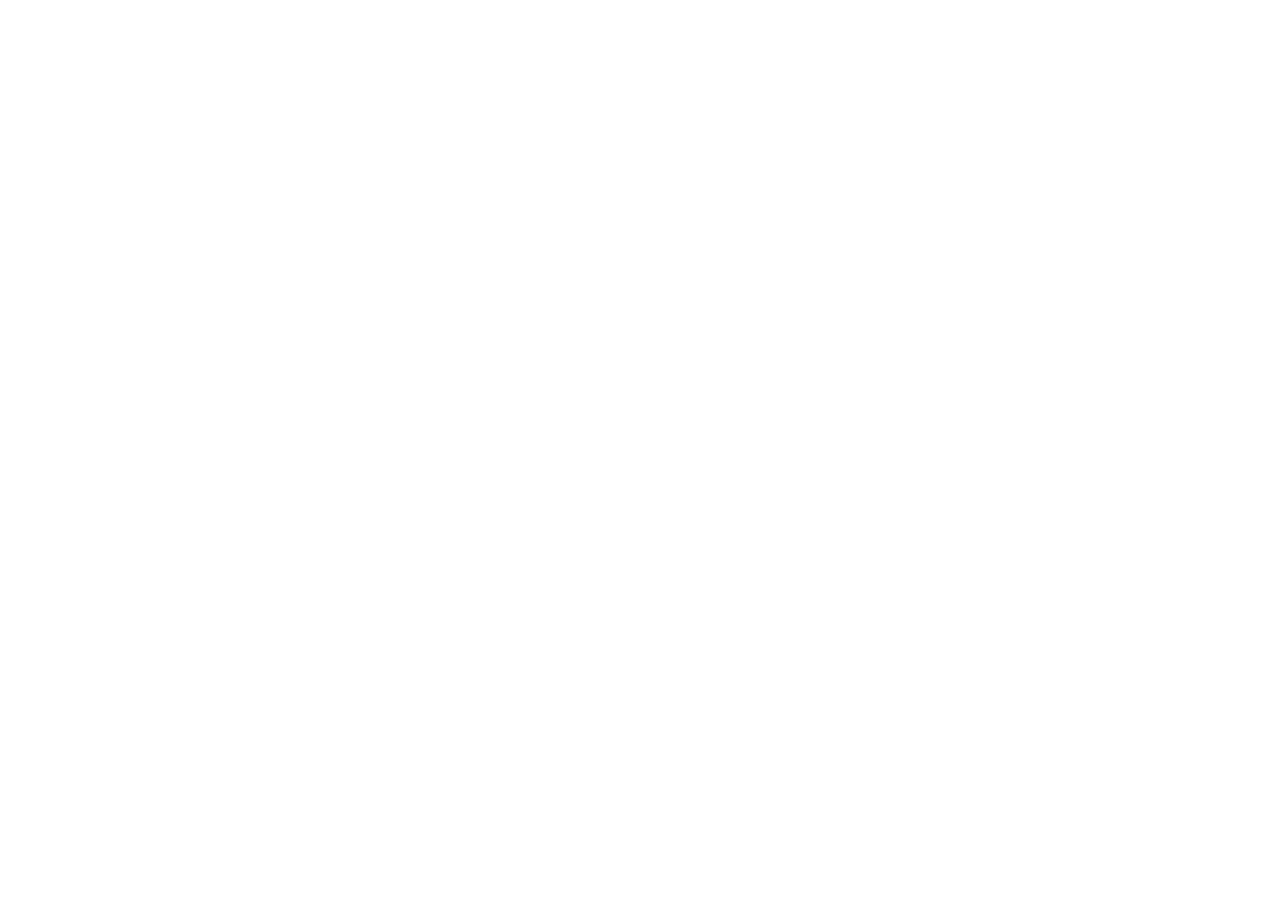
==== commit 40933d3b: "Monky Estatuas: Vite + React con optimizaciones Smart TV" ====
--- a/index.html
+++ b/index.html
@@ -1,159 +1,18 @@
-<!doctype html><html lang="es"><head><meta charset="utf-8"><meta name="viewport" content="width=device-width,initial-scale=1,viewport-fit=cover"><meta name="theme-color" content="#fff6e0"><meta http-equiv="Cache-Control" content="no-cache, no-store, must-revalidate"><meta http-equiv="Pragma" content="no-cache"><meta http-equiv="Expires" content="0"><title>Monky Estatuas · Monkyplay</title>
-<style>
-*{box-sizing:border-box;margin:0;padding:0}
-:root{--y:#ffd23f;--l:#c9b3ff;--g:#b8f0c0;--r:#ff8fa3;--b:#9ad0ff;--k:#111}
-html,body{height:100%;overflow:hidden;touch-action:manipulation;background-color:#fff6e0;font-family:"Arial Rounded MT Bold","Trebuchet MS",system-ui,sans-serif;font-weight:800;color:var(--k);user-select:none;-webkit-user-select:none;-webkit-tap-highlight-color:transparent}
-body{background-image:radial-gradient(circle at 0 0,var(--y) 0 12vmin,transparent calc(12vmin + 1px)),radial-gradient(circle at 100% 6%,var(--r) 0 11vmin,transparent calc(11vmin + 1px)),radial-gradient(circle at 100% 100%,var(--g) 0 18vmin,transparent calc(18vmin + 1px)),radial-gradient(circle at 6% 100%,var(--l) 0 15vmin,transparent calc(15vmin + 1px))}
-#st{position:absolute;left:50%;top:50%;width:1920px;height:1080px;transform-origin:center;font-size:44px;will-change:transform}#st>*,#bd>*{position:absolute}#bd{left:0;top:0;width:1920px;height:1080px}#wm{position:fixed;left:0;top:0;width:1px;height:1px;overflow:hidden;opacity:.01;pointer-events:none;font-size:30px}
-h1{font-size:76px;line-height:1}h2{font-size:44px;margin:6px 0 10px}p{font-size:30px}
-.card{background:#fffdf5;border:5px solid var(--k);border-radius:36px;box-shadow:0 8px 0 rgba(17,17,17,.9);contain:layout}
-.bub{background:#fffdf5;border:4px solid var(--k);border-radius:60px;text-align:center}
-.btn{font:inherit;font-weight:900;border:5px solid var(--k);border-radius:999px;background:var(--y);color:var(--k);padding:.4em 1em;cursor:pointer;box-shadow:0 7px 0 var(--k);transition:transform .06s;font-size:38px}
-.btn:active{transform:translateY(6px);box-shadow:0 1px 0 var(--k)}.btn:disabled{opacity:.4;pointer-events:none}.btn.alt{background:var(--l)}.btn.ok{background:var(--g)}.btn.sel{background:var(--g)}
-.lg{left:28px;top:18px;width:380px}
-.tb{left:560px;top:25px;width:900px;height:205px;display:flex;align-items:center;padding:0 40px}#st img{display:block;width:100%;pointer-events:none}#st .tb img{width:150px;flex:none;margin-right:20px}
-.rp{right:45px;top:45px;width:420px;height:130px;display:flex;align-items:center;justify-content:center;font-size:46px;text-align:center;line-height:1.1}
-.row{display:flex;align-items:center;margin-bottom:8px;font-size:34px}.row>*{margin-right:14px}.row>*:last-child{margin-right:0}.row input{flex:1;font:inherit;font-weight:800;font-size:34px;border:4px solid var(--k);border-radius:20px;padding:6px 14px;background:#fff;min-width:0}
-.av{display:inline-flex;align-items:center;justify-content:center;width:66px;height:66px;border:4px solid var(--k);border-radius:50%;font-size:38px;background:var(--y);flex:none}
-.tag,.x{font:inherit;font-weight:800;border:4px solid var(--k);border-radius:999px;padding:4px 16px;font-size:26px;cursor:pointer}.x{background:var(--r);padding:4px 14px}.x:disabled{opacity:.3}
-.col{right:45px;top:225px;width:540px;display:flex;flex-direction:column}.col>*{margin-bottom:7px}
-.pc{display:flex;align-items:center;background:#fffdf5;border:4px solid var(--k);border-radius:999px;padding:5px 24px 5px 8px;font-size:32px;line-height:1.05;box-shadow:0 5px 0 rgba(17,17,17,.85);cursor:pointer}.pc>*{margin-right:14px}.pc>.k{margin-right:0}.pc small{display:block;font-size:23px;color:#444}.pc.mv{background:var(--r)}.pc .k{margin-left:auto;font-size:24px;background:var(--y);border:3px solid var(--k);border-radius:50%;width:38px;height:38px;display:flex;align-items:center;justify-content:center}
-.btn:focus,.pc:focus,.tag:focus,.x:focus,input:focus{outline:6px solid #111;outline-offset:5px}.sticker{background:var(--y);border:8px solid var(--k);border-radius:24px;padding:.05em .4em;font-weight:900;transform:rotate(-4deg);box-shadow:0 10px 0 var(--k);animation:popr .5s cubic-bezier(.3,1.6,.5,1) both}
-@keyframes pop{from{transform:scale(0);opacity:0}}@keyframes popr{from{transform:scale(0) rotate(-4deg);opacity:0}}@keyframes dance{0%,100%{transform:translate3d(0,0,0) rotate(-6deg)}25%{transform:translate3d(0,-40px,0) rotate(0)}50%{transform:translate3d(0,0,0) rotate(6deg)}75%{transform:translate3d(0,-40px,0) rotate(0)}}
-@keyframes fl{from{transform:translate3d(0,0,0);opacity:1}to{transform:translate3d(var(--dx),-420px,0);opacity:0}}@keyframes shiv{50%{transform:translate3d(3px,0,0)}}.ice{animation:shiv .2s linear infinite;will-change:transform;backface-visibility:hidden;background:radial-gradient(closest-side,rgba(127,211,255,.5),rgba(127,211,255,0))}.ice+.fl{font-size:70px}@keyframes tick{50%{transform:scale(1.15)}}
-.dn{animation:dance .94s ease-in-out infinite;will-change:transform;backface-visibility:hidden}.fz{animation:pop .4s both}.nt{font-size:90px;animation:fl 2.4s linear infinite;will-change:transform,opacity;backface-visibility:hidden}
-.cf{will-change:transform;position:fixed;top:-24px;width:14px;height:20px;z-index:99;pointer-events:none;border:2px solid #111;animation:fall linear forwards}@keyframes fall{to{transform:translate3d(0,115vh,0) rotate(720deg)}}
-#mu{position:fixed;right:10px;bottom:10px;z-index:50;width:56px;height:56px;padding:0;font-size:28px}
-.pod{display:flex;align-items:flex-end;justify-content:center}.pod>*{margin:0 10px}.pcol{width:300px;text-align:center}.blk{border:6px solid var(--k);border-radius:28px 28px 0 0;font-size:110px;font-weight:900;display:flex;align-items:flex-start;justify-content:center;padding-top:10px}
-.lite .btn{transition:none}.lite .ice{animation:none;will-change:auto}.lite .sticker{animation:none}.lite body,.lite{text-rendering:optimizeSpeed}.lite body{background-image:none!important}.lite .cf{will-change:auto}.lite .dn{animation:none}.lite .nt{animation:none}.lite .cf{animation:none;display:none}.lite #st{contain:layout style;isolation:isolate}.lite .card{box-shadow:0 4px 0 rgba(17,17,17,.7)}.lite .btn{box-shadow:0 4px 0 var(--k)}
-</style></head><body><div id="st"><div class="lg"><img id="lgi" alt="monkyplay" draggable="false"></div><div class="bub tb"><img id="tbi" alt="Mono Monkyplay" draggable="false"><div><h1>Monky Estatuas</h1><p id="ht"></p></div></div><div id="bd"></div></div><div id="wm" aria-hidden="true">🐵🐼🦊🐸🦁🐯🐙🦄🗿🦩🙌🙀✈️🐒🩰⚽🦸😮🌳🏆🐔🤖❄️🎵🎶♪♫♬🩷💙👀✋➡⏸🔁🧍👥🔊🔇🔄🤝😅✅⭐▶✖＋</div><button class="btn" id="mu" onclick="mute()">🔊</button>
-<script>
-const $=s=>document.querySelector(s),st=$('#st'),bd=$('#bd'),esc=s=>String(s).replace(/[&<>"]/g,c=>({'&':'&amp;','<':'&lt;','>':'&gt;','"':'&quot;'}[c]));
-const AVS=['🐵','🐼','🦊','🐸','🦁','🐯','🐙','🦄'],COL=['#ff8fa3','#9ad0ff'],TN=['🩷 Equipo Rosa','💙 Equipo Azul'];
-const CH=[['🗿','Quieto como una estatua'],['🦩','A la pata coja'],['🙌','Brazos arriba'],['🙀','Cara de mono asustado'],['✈️','¡Haz el avión!'],['🐒','Mono rascándose la cabeza'],['🩰','De puntillas'],['⚽','Pose de portero'],['🦸','Brazos de superhéroe'],['😮','Cara de sorpresa'],['🌳','Como un árbol con ramas'],['🏆','Pose de campeón'],['🐔','Como una gallina'],['🤖','Robot congelado']].map(([e,t],i)=>({e,t,i}));
-const shuf=a=>{a=[...a];for(let i=a.length-1;i>0;i--){const j=Math.floor(Math.random()*(i+1));[a[i],a[j]]=[a[j],a[i]]}return a};
-let G={players:[{n:'Jugador 1',t:0},{n:'Jugador 2',t:1},{n:'Jugador 3',t:0}],mode:'ind',rounds:5,autoNext:true,nx:null,ph:'setup',round:0,deck:[],ch:null,hold:0,awarded:false},T1,T2;
-function fit(){st.style.transform=`translate(-50%,-50%) scale(${Math.min(innerWidth/1920,innerHeight/1080)})`}addEventListener('resize',fit);fit();
-// Precargar audio en el primer toque para que esté listo al empezar la partida
-(function(){function _preload(){document.removeEventListener('pointerdown',_preload);document.removeEventListener('keydown',_preload);try{ac();voxLoad()}catch(e){}}document.addEventListener('pointerdown',_preload);document.addEventListener('keydown',_preload)})();
-const IMG={l:'[data-uri]',t:'[data-uri]',c:'[data-uri]'};
-IMG.i='[data-uri]';
-const VOX={stop:'SUQzBAAAAAAAI1RTU0UAAAAPAAADTGF2ZjYwLjE2LjEwMAAAAAAAAAAAAAAA//NwwAAAAAAAAAAAAEluZm8AAAAPAAAAFgAAEGwAFhYWFiEhISEhLCwsLDc3Nzc3QkJCQk1NTU1NWVlZWWRkZGRkb29vb3p6enp6hYWFhZCQkJCQm5ubm5umpqamsrKysrK9vb29yMjIyMjT09PT3t7e3t7p6enp9PT09PT/////AAAAAExhdmM2MC4zMQAAAAAAAAAAAAAAACQCdgAAAAAAABBsbalv3wAAAAAAAAAAAAAAAAD/83DEABxbUYD3STgAFlWGk3H7ntQhCyAkY810c1ATFb4Za86G5N5jZ5jeY1DGqeeeh57//8z/7Tzz0G5N9Tz0Hz6NV55//6GaGGN/5hjKNCDKe/+eefPP890G579Xq//6nvHxue44NAeEB8BgPGPJgQ4CDvWD6gffxAcE58PqAkgEGedi2Y2CfHznnUcg9a08z7+Z4GeHCwRN5PzcMHAdMAwlbmhibAWMWYLA3TZzgN4xdCAAYv/zcsQ3MYQWCCuakAC99B0Xh68LIwtHD1639lpdw9wTeIBg3YNAwE2b/09T7hlgT4PQgII8GTLA4BBP6H23NDBB262kHPiC4guJzJ0P3E5hlgXAgISB8H1N/71VHue9AToLeKQFKBqsZNiDkXTPDLkTIgQ8l30P//qrPZX+6zdBkDyUXAThggOYThJEwThB3QHPIuVzMZcZMghZN5FKpHI7JWLDZLZawKBGI1YKso8GId9yG2/A0P/zcsQbLAQCnl+ZiAMcqcalVjgYsAmKKSbQB+GJxS6JdRZbhyggIG2JEoSBHzAdJcL5FyfELl4dhsgmkWSwiO8QDN46ySLimdJTkXU6aFg9oLRBSg9E4Ziy6rLZmZFmoMmtMc8g54wNC2VDhLszroKUpSSdBbomZQVdtjN0zcnBcZuyCDIN/////oMmoyNKCDJ6i43///////vZaZcMGqYvlmH3Z036VjpJ7pGSRbKZKwZMObVgMP/zcsQVKmoipCvZwADgVAy936kSlFWmmIrR0juV7UNxuT1Ze+9BL4AlteVQhy0x2tPxAgAExB2U+7mTt0Umi9O4EArvbeZhFzGrL+bcufzjkObt7yu08swqQxVv1L3eapKTCkwsYW7dej5nL30hyX09Nd1MSzVi7Tz9Jq9AEgqZ553KSk3lSWwuH8TrD5P////yFBd0e/YZacCCpspEGIFLfYASdpOfVZ/bzsNWtwwMCZz0mSlL5f/zcsQVKrMyyDbD0n2trgYbqz7jvM5jTagQ/aLHrBgRasBz9SkkEX8ZRqxubWlZdA4FV5FQJjS+fsblR/TqrfmQJX87taTwpYzORSc+fgkiHHciYlKLUUk6W2pxhCTX3/ar19+momdwRrM7BuMoz1fWM8OpiOSb2122JlDE7QZq6OeqIN1RiGI5MYvLKYvEH7EMsKN8hhni0MekRjnpqqtqV2lBgmS/LGEmOSI0cDBVf+a/9V8zzP/zcsQUKfuW1MYxX3H2bf27zjNVUcDJTjzm5LmEkHmuiN+/pZuPKLxcjOouQlCmU5BrnCZ0HOIE7shFJs5yN9Tur8xk+hdcPVtgircdjnwcjC5wKKNnNxos4oUXg7CgPFRljRhlE0cWdTifmkT0l46zIBVlvGSG+hg5yDEMYD/IO4UtqfOHnki2o81AiemdP38aJq/klvpIZI9Wc9+ft9X2nv/0tTCwmPIapGzl7krHYbFMo09Xh//zcsQWKswGykpZmT19ueiky38ej1HrbhGKp23+a2mOrtVF0/z577Uz60V3yiWm2RZqkjDtCWaSWRIkhIKi1u+VGQjVSbrXG5rWa0+0NqDSj4SO2ndtqalqY0l/RJElctwlFNkSVLZTKqaIIzkgQpkJCOn0h8t6JGm9O5q6r79Y4fe60KWJqB/qSeSx96xtcudjxyG0VllEUFI3bv6//5BMPdW2v+2Z1/SCbaJlepHVrtmBPjOcD//zcMQUJCQOtnJIzTwmUlVNRV1NmVoWchaG5HSDCgTXWMa4lRJKqoTD5r/asJGCkX/r3n7f841Jm2pMf2kW2svJxmamUZUOqeXeqsMtV//zlb/n2c75zgEsFRkiVlPkmo0co5yqc6jSVy8OqtZgZYKRimKCkvXl0XIybiU1JQCBiVcFRNLVryUklQErYwOlX0EYdZmL+ik5cWua83d9z3m/DQw4nLYoy9zFCASDDF00bB0zf8kK//NyxCwio/aBoUwYAbu5ehu7sXaDd3DwSiIiWDE5HXA7IQRE0R7NASRDpnqqqSQlTJLbu70URFpGyfe8ZgyqqkFEiVzH3OOUJhU1CovrhQFGW9pGFJqqqFVWRgQqcuzATaqUhqXDDASHYBW1ZQdghk9mqsWjaUSrUSiT8z7WFqagCDYm0x/nUi8nfpri4jbV0hcIBEDoORLHAfEQNxHLYmMMIzsSyYeHgJn5wVgnRvldQDctkRw7//NyxEs4zBbe/5hgAhHTn5tAmSCOBdIsWHhmSy2ARVU/4qxH4Rvr2ar+A4RBHP161nEhM31t1h+hLlsuPPY1siBEZk87Ml6dYscJ5fJqt4urjJRAjrHG65svL4WIWtq0yvr8/kv7e970pLEdJ1+ljuyxl6jN3Wj+l8skXdj1FtJn5pmUpS8+5svzOtv1+b/vfTNl/KfPxxbdiz7nxdtLbn2XVmjOKnAAG5a1ugBdhqXXPrRp52cw//NyxBElafLW99iAAOxqXVliCCBccpOwQuirYpQ67izdI1hYRYAQEHKCwYE8TYQUL9ieiDDrJEfA9iQkgbHHRRLRWTPl86R41yQIG6R8xLhWWzqZtB9FTuuh9X0KaVJmW6NdVv26aSjE8TY9bahywsMDJAcNUDweDwLgIF2nHMaRR/SDQoDRSo8hf9B5q8JnX1WECBZASbUWLR4kXUFPxDvG8wliH8rhXBksiVYWfLvcSriP8IKB//NyxCUkA+7NdnjFdWgrhJh1MVGaEx2Vsk+MTa/1fUrLVKR4EWgQpSpQ1OhrHl6xr//r+hSSAgeGS1OfNSaGbkrmRkJ3fc+kdVTFijAQaiqD0fhmFGsM71yoxP5vZ/9K5Vmc75Wo1C5mUjbu27I3vM7GdUiutWL6gAAQYRBAS7ChoY3EqCWR/GIO3WiLmNNWKHVZnWgJy5dSyiHY23NQRHdA1nMpjHxdKJ4aGzbeXKpp3CJMkeFD//NyxD8igmbKPsGHDBIi0svGxy1bZGV/ef9h1hDAgc1FoLQLH+yJfM3cJZuUzzKKft0l1ABdsWYcOPJGxg46VGPz5fYXWaGrJB9TC61HSY8PI6PPOV9K6AhgAZcL8OOdBLFn1vs1bitceAzMdYDnN+zwuVUsLuguu1yXsgRScgtk4zWn3h0MDJEWpZGc8TU/pORGw4MeChqbfW//1u1vdtz7LsthKoI3m4526SPVYf/qsPuzlsdE//NyxF8jWyawNsGHFIY9fbWdWMKMG2srKwZYKNVybn/9/9tVa5Rtf/2+9EqApIbYj3/lXEeFAMHRo0NKCEJMs6CABBkIwoooOgCaal6yYKBSYUraSWyIEq4lq5ndm4BRVlq5mHMSf1mM7Ty2bNQOytKJXM5LVTzJE6AqtCIry/lUz16ctcOqZWKwGMjiKPKX1KZyoh5SmehRJVZ+3S2YaYWs5SiowScNCM60jliSg6tlinixLliS//NwxHshQm6ENsGLCFTGBJoTDUj//5EAxICDHEyDTmNMJqYXoNcBLVvZ2XNGL1pcq2mMCZDoGRWQmrDEGu7NtZWFbs2zcmvOFJ5noSUSinwiWjFIzM+e5uzVCkiJuUcyVo4sGVKoZ+X68xwES0SurBpSRYDHknlkluO4aWEnNDQKuBVxLZDrJG/7OjR//9fVAb5C8cTKMijRm0Mqnpx6Yg46/U8mVv21lH4dAatQs5h2SwzDMvn/83LEnx45imBeyYUMahgmyFGk/pFg0fPsXxv6pHvuf6pTVtzOoECBim8/WqUpS8OHePe////+83xjVMb+d63n1h5tutNUiMcJ0kk2hdBXckzWbi5dz0PXJdf/uvr7u259fYnSpQhAgAhC1DbCAWMMFDSygmQfiIcKGzHhjFSYPAwy2AmFF1mxE4CK6u+vI/fhQ8CEGi7zHRqHAZSUhpZwLmcT+71MWgBAAkAXjWGMsQErgk5ynDf/83LE0B9hxjwTWXgAaibils1fl/y269wEKYOBoRl2AITLKTcqvd81CEkMUK4CZYlejSaxpdQwTAUMNHry5vLDn/vToSBQRiECM7noo/ZEOPEwO7rgswRCYvU/n//93//zT/w/FIYijtwPhfxrq4hyDo5TxR/1eOUzd/42y1wWi/r/////////5D9yWZyuXuQ5E48qQ7zqx/L37XlFof9nMOV4bIhTMDLIA54xQk5UsP/////+f///83LE/EyEElAzm8gA///+/R8inLsbyZe5cXVxYwd+SPw19y37dyWWEMWCwSzVoymUXh1vEbVuMPWCQegeFuy3BYGiIwyqRqivyZudxux21Q09JDlSxLLzvuvG5bGpVD+EpbHNQB1INmon25RY3Mm3ilZFEwss0GDazbW7fp28jZ3CraM+vq1rTVhWvu2La/rl7Nqb6pjOdffzJvX+LfHtv/5/z86+Ix09W0yWUaFmlYbB1xE3UBf/83LEdCOZ+ngN2HgAFoiLSNiwVOxVDfSmHUkX73NcZO2mkQVPWn2qIBkZuS7W/B09Q0MYr3I2sK8TI38dfGkeEHCg0RG9LCNSFU0frvwnVIhwMuwsOXJXK2V3YpLyYSBk0dJ4R1CQ4UOm2ASGQZDSFali4lshjB2BHtV1k6pkoUQMxsarD+y6kSl8/aBgqlwUeSIrfMvnWzqzqn5Iru1AR8qBTqxEbWdOgLLKP5EV1PZnrJ5g1wf/83LEjyQJ3likykcoStUeqvMfgk1O1llsqmbNZTXOY7TJiqVQwGo0leJKSVdKJXM3bTRIECqEOIUqpX6to/Lasq6dhvR8wYWAlXJYaw9gpM0ZxMAqpfyM2FE4lBrKjCoCBosKhMaNOwE8GhhXJiIthriFNJYt5ap6yONd1Evu8iJi0rkiuxY07UpMQU1FMy4xMDCqqqqqAUlskJkHMOU4Diexlaunjk9xmS8XHzTcWFfEu7KV4or/83LEqB6ZYjwUw8ZcDEjMMs29CqZ/JhNPkwmvhETnf4SZhETDOKHomp8JMJPCTNZkw3LziMtqJlJN1JZeT9dKShusSf//fxuOX+2rzfNeUWOd/+KO4VRaxFNNoiYk0qiqTEFNRTMuMTAwqqqqqqqqqqqqqqqqqqqqqqqqqqqqqqqqqqqqqqqqqqqqqqqqqqqqqqqqqqqqqqqqqqqqqqqqqqqqqqqqqqqqqqqqqqqqqqqqqqqqqqr/[base64]',p0:'SUQzBAAAAAAAI1RTU0UAAAAPAAADTGF2ZjYwLjE2LjEwMAAAAAAAAAAAAAAA//NwwAAAAAAAAAAAAEluZm8AAAAPAAAAOgAAKiMACAwMEREVGhoeHiIiJysrLy80ODg8PEFBRUlJTk5SUlZbW19fY2hobGxwcHV5eX19goaGioqPj5OXl5ycoKCkqamtrbG2trq6vr7Dx8fLy9DQ1NjY3d3h5eXq6u7u8vf3+/v/AAAAAExhdmM2MC4zMQAAAAAAAAAAAAAAACQEOAAAAAAAACojR/O1qAAAAAAAAAAAAAAAAAD/83DEAAAAA0gAAAAARkH//zffvff9Ka9Kf+9/7/FKZvfF74pSlPekNXq+MnDQOiIpC2E4QhJg2wBOCfP4A3BjqolBCEIlV7Pl+/fyJw0EIaycHRFT6Hs9oFP6QKavfD/bxWRJWNnj5Y1er4ycLYrHj++Hjx5E+aPFZEbznJ2ZcIt51ucBWPGTV6azfEBgeZVjJq8e+CoEIIBgIQChkQCgQDPjAe+AmBH4qEn///75SeHP///34//zcsSpIgrpeA1AeAELH//9T0T4jE67SYrof//4jLA056ql1wcfFxCcIAjPVFSP/93LEYZu/llsa14bMg4w1AQOCnyJ0sBGjOZnEGtPV3W5+GEsM5A0hDPDAw690N3ff91BSFWEUZB0ABKqgZsxCC/O+////77hrC9SK7Ye2+oDdctGXDBxbfwWgHVqlalsLTmWaIwAIAgcSqEIw0b/77n///////xdkkQWIYYZeuL/z////xZlDv/zcsTKQzwWVb2KyADGgIBgxkFAA09tGVvOhY87LG4Oawf///////////////////////////+Kv3SVLHGvwY0x3Hrae28fcemjLjqXt0bNiIdmlUlkpEZD/mqSRJhAoMngEGpVtNMOdIQOfhTJVNoSyQwwZ5+Ifl4c4VlM+Td1waOHXfl4JggK8bQREo3NwfS0iRaDDQXyquzGpdP8h+im77zuxDnYzV5Ks57GnnZRSy+9MWXs/P/zcsRnPYOi2xeZ0AOzyytVs+a5nzTD5554xjSUMvzt2YrZpqnaWrhqp/b85X3rDDesr1PVmpZUvXt67rPn4/W1f7/O/3Ln2dd5bxtWLmNvu7dPKLEsm5/8cPuZ4436tXGtR/d1nlhUx5nhv+75SVFN4MopbF5Z8NuO5rjv47TmRdx5Iuh4nEhu7r8t5d7rDl2zHpjIx59pPvrC2lgyMqmjh+IZEBwfgHMMpWO8s5Hr9LHp7HDLK//zcsQbKcQWsunZQACWq1J39Vbs0IxZV3KvY6eGXWPqbqYq8xYHSy3Eze/DZJMRqstUMMGGUNbtq/o+uBGKWq6eCWmGeo1jlvuJmEOG7KrNVPAe6M6LTqI9jJhpNi4R2HlLMuhTHm2wrYKhFOEpIckwHRDCGcZXWgw4ZBA6pPd41pZg0bG8OVRmbYrdONGqKizQzEnIc0UijyEZM0pBaAoDnuXLyqppcQLDQuWHqkKcXZFO+Ml0m//[base64]/zcsQfKkseukjBnrza0dAmnUHMiZuI4dr/eXrYbGAgig5xkL+M892rvTM4pcbZvo2V4QchqRhkiQ9ygVUdNvlO5aa4isUzxxc4jLJlxiyVx/NvO74/8ak94WIcKP6SbxNHl3jNImrzeZ7b1zSMwRHcWVXqrUaRr1F2r6Z8F/XUF5NWl8XrOETAFUeRrlunrgoOBWo/HPSqghe1kaADzuWqpA+kgdpEfXOxChkVJTuRHYvTwRO34v/zcMQfJvPiykzDyt1FdvFZHzTN9xH+nONDk1ePnF64/z/n7+sRGvLPAWJsP759N/Hvv7+deSFB3pyZTNeVJtOutbnQVU4uNYgduBAFnEXVjHYpq3ZHNujPI5ioWKSoqMpFGMXOhqjBmgoY5CgYYKKshFY56CqoQrVJbf////60MQ7rd2sID/cC8oGJtIWAeG7PWklkRJuXTspWiZBBwDNB0wEuynM2fkuaUF68bLAm29pFNAx///NyxCwjmtLORMpG3FpAx9lIxn9XPfmJzvERkSHjAamlOXpOEfK4XkavLjt1aqFCFWETV/q1UEQDTC+2dIvJsjO6+TzOKWbf5qJQydRp1Tz7lkQoUhjBwEQKiMSIOtnSBM7AH/8YGIKXBJZAVYhd1eAAfJEIC+2LG4MTeT65hxuBLwPi3v1VaSPNy2mdh6TRkpjJhgeJ56zDQOmNat25Zz9t59zfqdRvLatKpEtvHhPJdX14Tnn+//NyxEckYz7GTMvE2aur7z7V//96lanYvVSs2xjlaVqEQu9nzSF0UO1sEd7scvIFI/ehykKyyKMasiiUqdbTByAWrqM0ywFSRf5j/z8GcblPZ9iUJdY5RaAAIASGCXmdGZIDLnZ1TQGqZjIpUDlv3H6azAtysWkokiS7WhdBEde5r8PoLVOSbEzUvACgAqLF0qhSTXpq8dHz1VtbW512hkfNvQnLtvn2bTP0ZDeVqPl5UUrMFYxS//NyxF8kmk6qEsMEvJnmfoKoYxlevzIKMeEuIgrPHiIiSsFcQuhoSzyBFeDT1ODrNZ0OiU96ngqWcSEQdiUNKQqA0AdACl1ptKwUAmDGhmHxCG6dHc2Go6KAMHSWUdZGLptzh8/V1k5djz5s9tLM7OrUoJB+A0rKhBE4Km6RrXStG17LW1hd2sfBgKBv+ezVenm0ZlhZ3qz43GFNPomdUqqlSqqzCqJWUBokgaHnSUJgtLHlFR9Y//NyxHYiyk509tMGuGpUjIiJskVOtyIlydf61Pg0o0noitVKIgystuPiuCDIHAJMSMM+jdC2Muwa2wPV2uwBGn+pZmiy5aprtWy8VqM1s0/o1F5kGTh88wSx8LytZI6nz5ySRzyz95OyKDiwtQ0oFGGKGwVBgKnZ1vxLjgqdjbw0EhcFRVwbCYiztmp+1Gr+r/+8XxgRhhiywYUB3QYFpijxz+cxxlKa7cLsBC7faS2vNWPugmDZ//[base64]///zQi5Pyv7dsYQooN//NyxMxFlBZk85igAKYKDxrhfMMFhbsBgGkHzkOLQbUBhiADRD//////8AgEAMMJEDNhxSQpQDNBAtuFj4BIEA4OUgMqbAzpMEQMBoeAgQAoQAKECQhlaqBgMB0OhimmnklCCAikDS6doLnzqCU7UQiMrTNk8oCOBpWFrgk2ywiycMRU6VUgnBD3A40Wn04MloOd2cY74o3ThgAjJO2aJiMl4EY6VhhXZbYsdvZ10kotDhI6ROob//NwxF89U+66X5l4AXuX2i7WXCWaFBhsrxyfb1VOopClS2O2FTfGMQtPnKbPteFEat4clCuMQmSdLM8Jz2n91xSStYzXrHm+fLRvvPtzvuWBNMwOqvFyrpVNJdPTp2m8MtMRtO7xttVZtwqwo+ZcY1l3rV8yHsizkRCjZUSjXjKxQFSrldCdn7lOyWh2kxXF/bcl6axi1c++5bxp8Ru9yyr5KaqhhiB1KkABMohcy2IwmtJNsGb/83LEEiUTNr4/2WgAtBTIbedhnT7WFAMsZ2A1sw9j9QvIBQi85mO0cpeWjOnDZ6y01VnDrUDQcZQUkPYaBGUUVJHUEtjZJ6aXTZ//bzNKkZpoJKQTf9atbdBBJJSjvuiqcQL5rQpooMggYOqm6Kq7XTNzI1WmtkdadXZNa2ZZqymuZJOueiAQMOD87/XleqqoAgYAABL1LnAAWAjPCmQJFKbo0m4wQQpO2/DoMrNQYpLFZB4h1A3/83LEJyhrTqD+3hBwlceFPEqi8783Jmkh65axVYGuKonUd+MEEeKzQsHsXw38MdK/z6/////yULQiwfoNFnb/+//5NXhjjauaiUJFhY4oaot3MZYoWaLOPMLIeTu6ZhKOY2CUKH505Kk1TR2jiKTUOK2UPZQdCE1mEEVURUL/sZms8JQ2KgFFBIyogByNQ/DLYEvzXQScm6atopn76WiLTq+o4XacpdrwGVDA00kzoi111oBVIwf/83LELybLNoBfWEABitEivsUI3Kw3UarRJ0itEjHrGHYqowWOFo4Zr4+f///a1oFRpJpIrAfTFf/NbX//8rDXwywcsM1k3MSgsNNko6drprmuGYWZqZoa/4b/n1pabbUSh7IrUmsv6aFBQ34XODd6xNFfF6yrb/6CqgIYwOnRDpIHGonxEUmXM46Smk2yQRg5iNDQiAUkDMSExoBMJHE5TFA0DGHAWzAasYACdAQYC2gNCoAUUQv/83LEPTIDZjwJm6AAEQJMvjaJo+RI1KRbJ5J1TA4tBaRdkBIKuktBSKZu1E1RUkm6ndXTU/cyUXjIsGp0nT/pLLqn1Lc6kSBIIoonnuUzilkWNkVrooMpRqidMTN1nU37rsYltzB0jheSM2NlKPqQSNEWWzIpKWnSXnlM6NB1UGsimau6bPu91qc1jnuY/JCwx6yx1KqmmW3E41Gg1E5HGojGg0HJzuVjDYctnnjkgHHu0jImyfr/83LEHy30Fr5fj5gCzVh2EDPidANDgGic3MDQDuMWUO2pBM0TW4oEWY5opBWo8XE3KRMmZME5Ugkggm+t2QSM0jUyRdPoLUZlX1IrqZA4tMxU5XN3ZBBS6tSCCZmqy/yHpEUOGqKk1M6y///+mt1My3e6amms3L5ueMzM+bIEUJgmEf//+h//1u6pPkNJMg4yiBAiIEUIESBoRpGE2XyPI4XMMwNCmFeBADmus0ljX3+WANFMGwD/83LEESYyMsr/2kAAaEe0Ew6M16kpKAa2Z6ceyMaAYKCHYdzGkqarWog8EYowiBWJdXEcTCgqWPcXE4hCBy9yEbCgdjxKAueWD4j6jUjh93P7h5K3q9fv7+uEWZSiGRPrFRXS4i9SIFnFRHZxkb/BY4+UIEBwvSCAJmmzhud0jQuCWKPkUgephYJyJSt+Bf7Upvprvi3AU4rm33LlJrRqcBwAQMBBB4U7TTuTL7raeZ9Y05UsVAj/83DEIiMzRrgeykTwhrqAwbuLgQTBgDQ0uGbishtK835HFrgrOo4OoSwCNiwSA5DEkVialSqOyGymceHwmLVlFioQQwGxDnclqM5dJEkXolybqYp2YEZlQ6qolEeDMVVTUyZW/8rd//9XRTWMynGEQlg1//94GmYAgwLlevKoXvhwVE0F4kd0BQGVL3ak7qvs81STs7YlSsFVK4r/U56C00q8LwxwvKjiTF+GGWPMGCCDcIkBov/zcsQ+H+NGtFbCBPbQxRlO4fUP1VVv4dfUtVQk9XqWb0+50OBmIT/1b+ajhQEtDaGUuY1E+b/+rf/qzgInKAhRJ48AgZzH/4iiYChoOoqAYQFXWTQONGLjjAg5huIjw0U5J7dJehEJmKMTCUZRWLBhONF7WK6zHvufM+rvNUn1A3hrzVVWgObmiWdCzTQlPmDhWi/sd60BMExLHGd2s/9p5hUSiwrFRjnPNMIOOD8oNY0F5ILnmP/zcsRoJbrGrNbLzp4SHAoEpFyR40/////9jz1egYEQAQJxuXlCAAGiAPgN/zag2XPnTlM0LaL/+t4gGQGAqCQzf/ntPhFE3rDSlHjbIOdnhP4kF5AtNvGolZJLaz84+s9XW/qq5yTsrGBFMjIif//qV2bX/+mjaIpEt//6MiySEQjqf0IY4GRQ7N6JjkJy0iCc3mWKiGj0Q1dzM8WdTtvNzxzHO+k3pSlGOljnL4soso5FSv038v/zcsR7I1QW2ZZ4mT6TN/mZmaZr7HfRY45CrOET+UcVGQKW/rof7nYfUSCdSGNRKm1CzCJ25wVm75jbGr0+qf9/pra5uqqxhw5hR0djTgsI53///oSZv/dTJS9G1qv////5reueJMrXlNzQ/YBFQfOBOQ8DAQCCQCig+cFYfSfo50wRaDxMcilSLtQ1klGPqhM+a+svxdd///3TEwMJSDzaEEpxDEQ6AWqAAFVASkvdUjFCGweKlP/zcsSXIiwW0C54kR64BG1Kho6SuD8E4Ns6DDCkrBsCWI4Xz8Z7pqxBtyIly7lO5PtyThzSEIueLiojrVhQPquP////6txKIxp0CiXNXMx+jvdwcMuLGqXQw1/9qQssaIVi2tgCaOHMCbXIPSsGhKSd///1EIwlwACaD941m4ij5/JNAdZJUwVjVnDn47BzLxKFLuHqZ+ofnJmmM9Z4kSjkrJMb+KQMxY7x5Fn0x33vG40V4pXqsP/zcsS4Hfn2ybZ5kLD2ayROScUnWY6SRDwmTenIWqfH//3/9+8WRdX00vWup3MlRJBEXUUxM4SOUaJjjoBzCI4Vdvd/108YzHAiCZgEGEO5bndH2K1bNIy0ZnKs571siiYn/0////+xHtMNIxIsKDhyKkKIIEgBOsaShUNIJMOF6WTzTcxcMiy4bPFVhCQfeBYRRImDwV888K57MtNeOr6f0nWd/O3+95ht7lXGGc52CsGUmItjlP/zcsTqKQwWsYTLytwHzSrlTlmVy6JUmrN0Smvimv18LWaaQJ+B9Rc1zzc9pEcDx1zcTI6Vq///2riHIhERSoIDoFQeguIs1RVsYxaOyre8qROzSl/6tsxMamoWtT20Rcx/9f//////9/2t1wNduqHkasADIGqKRWekBg15xXyZ66IDRsMgsIkzTaRfa9lcx54OwXAxi3MyTR6GKGJAZG+JjwLQYrzUOI1RI8KCvN1YbJKjlHRZN//zcMTvKlQKskTT0PWNEkpuo5CkJP1JojCgMJVH0/GAujxY/fV9dj1smroTNRDV9ZR5dpM0KkyY3UdLlkp6nbuj57tLamnD6Dg6NR0bDk47fe1Xm5tv/9fU8k5pmRNLGnQD//lTGMPJgJUm0Cm5aszrNwoMrjJBAmzF7AXwUI3WEnyezqfscXWWS+seA1wbqQ8Eu53b1ulVZFtO7UFuUwIkUpk3dyOCnM///oeZp/RpiMVQw8MZ//NyxO4oA0KpZtPOvBygVZKu60PRGu1P2vOPJzhErHMsvAwXQlIwbrExVe35+cFQd16MQBAQC4WLmHJD1+dX+xfpbX3+ghq2ykBwmEw8XiQJBM7527EfQO3fv9L3vanTTXJ6W/nJXvrLwB4yhwmpKPeiCoFNbGNi6qhP4XWVq6z9LQkakzk+iEyks07hy7v4XbX08/S83ncxwpKWGoamIw2OXztFK/qUnL+edPWVqop93OgV3Rv///NyxPgrw9baNniZV/9Vcl3YynRWIrqhrOZ////66O6OMo0QKHY7WZSksoVuKySZHC04O2i+y+TEh9y5ErfTVT3gUWFI/ByMg/SkoRXx9LI9rFY/EwjmZWZXKSra9rd/ZLbHbNL7P9k2v/663X3b1yCH6iBEADwPXOwALBvddASa91EnuXqdbF00r2m3JhxItnUjEWy3TxXHfZ3HHGXf2rCrNd/1eqDLufZYSTzttuk1PW3DSDsh//NyxPMrlA7uPsCZdhLFRZJaofWlTR6uq7dbPN9but5NkxGbEdD0QKBBwjArSv5tT8vqGcsMvZwx9z++X5VeqVXn9uX/KTNSjD1mHsqBlYEyjhcyrPMkqlPl/////L3M/Y+ZaEdQwaMv2kCACs3JYWJDUZ9o4JcRJYAhMBCZW7qxjQWJ4rgsZiqZkRzlAin6oYrcfqtrIuVdpfXjSnY0bs8kUd4CyI6BNBCQQJoktJ8LEToK0SIf//NyxO4oI/rF9MMHZcgjEHpLaYkr16jWDhgJQUHzHEm6kboSjHQpMKD41NBl0M+nk/xP+Qv/+nn+bf5fGrMx5yqRZXkIjkzUFEDAyjLsFDGMJFXQseZ5DOt150VHfz//X9dL0cV43tj4VbESRkETUYX+AjTxkmagUaRJDLOYCnSthzoZDorkwnPPrVq5u5dxUTkJYfSOxus0lG8OgiSHTCAMQ1IVRYxtOZvt5kD/aTqLgmCQMJxK//[base64]//[base64]//NwxHsr/Ba+REJNqBhUzSNw/3NZ/sH1kP9U0I9CbwIMk1Mpjy2MWox60tew1kmmlVZgKYiXupFmUQq6MPbPumlYZGmJlEY6UMC1mgqJ6CUJmokZEyE7RJbVs5BSqpZeFGf1WmFKqqw9j9S2jHyr9UuqX/kqrzUs6qzq/7NtYBNGvVASao0YKA1egOqkwE0ZSjbAQo2Y4GFHG4aiVUgy+xrD+SHGY2MuNxgEjpUKJDCYYUBXY8P/[base64]/83LEkkBMFlSxj3gAMKsUghhbDwH+rEahrahp8F/gNrPSVCUA9Vm25XqFjc1A7VrKwwY77UsW2mW8vfPmBOn4zQIVLy+A5+VXFuT7C+Zle4s0KU5VJGP2NpriOzytuFt9HvWsJ8rtUjwI26T6ziDu/Z4eYdnjBVnib9cTVbRcNhUI6wIUASVBgg6unwlAuoraoeljISgmCjZy2DgELS5c3KI1KI+SFu2BTmmq1lCltD0oJLnF1BD/83LEOjNjyrpdj3gAo6lcsNp2KZDIjn+rnM/o6ua2BPLTM/fx2St4l9MMdjx3GR7p7febxM3iZjvHkJ7qlokaFeJWld1+Yl2R5p48pumqUzSe0bU1s4ra2PiWJrd70rqtKPIkf+JSkTPswOG4mPmuYtn8to0m9b1m0tM/GYOM316U16RI/973+P/73vDznVtxPEl1jEsuPHjXxl6pMRcktQApYIABpR3FD1NWzGE4V3NNaYjKvVf/83LEFigR8sGV2HgBUq4ACB3i6AHPBIkd0ocapGX3qNCPR71XKBOwle9MoIw/fD5HmjU4ZLk9gt14jAh9iUH0SeIdZjoatXcn8B54l94zf+mvnX97fP8O9KUzu+85+Nf/Hp9Zv8Ut6fMClzC7XLtWRz77TbqkwcwWJGEWjOrX1Nvf8f/5fTzdvm/X/t89n1Ftb91zbWt/FcADAJQfr1hWqqZQ0U7KsJ+dLoRFHpCSjlAABkGVBW3/83LEHyibvsFOegWN6h2G9dQm5tmX25XDvIEMYXwvBXlMq1aplUrWuCumpDlyuD+MRBHMWOGpYF4OPivLib+Lm9XgWGYe3AVaw/WUiA8iC1dCiGYUkxzj0Fg7GiogQMJtFZzuljHJY+bQzoZrZnm2zvUtDIwPNqVl30p09/79t5/my2ZKlIQMZDDKr68zD71qgAhBcmjVVz5oTt0Knd5ViGRGkzR3E7P9DWJujN8W1bUe1fRorLn/83LEJh/Dssi+eMWIewCMi4vly8anzdbP9K99MxKrn8tMur03n4xwpx6qQ1Lpfz2POrGP9jVc+rGpdalsxh9Paa7IaVryzPajlzUdDSylY2Xt6/N6J72/966Vp6P7IJYioqjZvckLk7amxzjNSIyyqNsnLjBOVCUQGqCREubzjP5FobCZtvWWQlBY5Q5HB05QCQAwJAIgBQWkA2FWOkVoo67YaHoqKsLNAtZJux0tf/8/8+3xKrD/83DEUSTKjqAXT0ABzXDarTdNJJu3D2WKm7ckt8cr8r/6suzcrtTNquxSwm1ArIqConhTeQ38WDjQVh8Xv//5HRcnS4ojoWPAr8XDcjvhVQIblOmJCJm80bGiAEZAg6ZmHKrI+poLkEIIZMTmVrhgxqYCHCAHMGCxmEYZAINLSYwh4CA6JEqXsphAcMqAssd6CXJGBYxkMoEvkOyAaI0TvgoVrpsLRgRZ5dZ3Icd9J0eCU64y3P/zcsRmO7LySAmb2AASRVOmC9axtZzV/GHJDQqbwvLBH1NBLRMRC9xy0E7d3PU8Zqw5Lf+1ap5RDFSKL8xYexORvQ4bTXJf1yVhpieklu/TRrLeV6GpfnSX8Pxo+Z3HbeiLwBLZNFqKXzmdE829XZT9mzl+///3zDeO73P7/f/f/9FLqHkrzIv56oKPXPJWjVv9aYE0pdMIc8cMEENcNDwbFOlwFw64bASwmxThDVYyF4b2WAyje//zcsQhLhvGoZWPSAEkFgW2MCQjbEJITfoA2jXH1GyYLQkrFiNKYjMkRox/CGQUgCDpsMvAUqSlAFbb3wWojeCZvXwzR0LFDTQWy1vV65XN3+EOxk4f+14pXG7hcJvQ1DPuV523GtnP7/OmG4QQZ5ZDyqsSymjLCq9TvE//UpevVmF25z5PWKMYgzzn0beHTBEwyfRPisu5WagpaqKy8e/XnL9UqkAHZvd9unK0bljJUkBxJ6aEOv/zcsQSKbt+pH2YWAGHABNTPWeYFheiWUvIn6XHEwShuADHeIgGAzBFBNH4fZGsmIEs4gdH01PUPps1IuduorH0QUlCDDtIUbB+L1TUeSa2C+nSfZ0rMfufC6EpHp+J4O3P7nX3La9nbc17No/ri0aiGfx//2k9SHSeu5a5y90+Tj2Wm6+3Mnrczb88Onv+YetbKj/7SmW1+7SFyVmfkqtf+QDpv7Xf/K3EiGGXLKOA4CVgBE2MDP/zcsQVKlK6oH+YgABwP9eh4aCKj+g5DQiJlwPyraH7CAKQXQG8iHzAukIHpFclhoE4aC/kFIqormRMHDVZw2SdNjEyI9a2TNkaZAR+FwmSZsiqcN1oIVFMtKRPLVqOl4iRdNkumXSfN6fl5zJ/l8+edKpRl5maLq0FdaCKP2OmKBmtAnysVUnQfazUEGPBjuEqwkJe6tAUFqAqS//Yv2rFFQXJHXP/0X1mMtEs7Gh786Xgs4NEMv/zcsQVJcqKtH3PaALJiZZ1p9wcNRXaGnEZDAAGYax6FwfCAUSQJ5kXTAdhAPHDMzNDxg5imfM3NTIwIqZTHaPyKaL+6dBTW++/prdzr1uik63Wt0K000zdFTk9zM+bp9B0ELK1oM9aSd0q11pUEjVJkDkDr8yqea9RltjoAY766TBlYxV4HJn4HLtFAfN1KiCFa3rZJJhqlcqXeKV/aRzbryZVTYpnF81O26O+YilVcc4FfAL6U//zcsQnJHPWzR56BVtBPo3ycFvjRVUsR9sCXio4MRihoNg4cF1JN/GY6u+QkwnH+vvjjyBxxhg+Bc+nibiRnYpSEjijXYbHBcsiJq9EOXb0Lj3QirIyMibKhjohUqkpbft+/9kam1bo3///2pd6uQhViivEKbqUYgMSPzcDPKMWAuakL6K4ySqRUMksjl1axHWdqlRp8TKk6UYmjoLE/J6Bg2BYCBRx1tv/v8IJfU9iRmiMLkCUbf/zcMQ/I/vCoBx6Sw0sTns+GOHIgyTqrU/poadXU8jIlGu7GVkW1L75VWc5cy3DxhBCUMoRccKO7XcSM9Xc63TXT09muhc9XSmdKGM5JnmtNpWVeqIiC4ru7VfcS/UIIETKbkorzGJ6Xcy2MnzxriPr+BWBJDFlrbrDR2OK45gXLLDWXhQcun7+OuO03K5fV7EJmSznnMvad+Z4EQrqZ0p0/0ZFDlWOihQA7UEI12Uryr6Kj7po//NyxFghc9qk3nsEneZ0uoQrG6JQMHqxkYtHPdXczPb++2jW/VK/qz61sjb0uym2kYEO6scGVl93C8UJAcgtSCWZiCCgbJIi1+K6s8v0lDdqRp0Q1zr/byh8SSGsdumOhGHsSyc0fpxg5nbaFc/BlGicucbSLF089D99ypUgv07uzOTPd5g4xnSxUO1yjUZn3IrV716ZirRwoW2FVDeGJUAVjoKjliVQpJzLTD+mfHWlzpUvcHSh//NyxHwhwmKU1MMEvOa9QJA0x94lew8eBcChyBX18q3F8lAYlGKWCysTnR7WA+RrKhsCPJFkYmUwmZ++drpC0IUxRocxKVIqlykpaZiaGjiWQJcceUeRRKiMaw8aIMtN/xf/98303Hreu061w3FytRzrUHRGo1J13yapkeBkmt73MkVDm0gY0VYHRYVMgJgNPmbHwKSvSDT05F6v52IjyBiks5QB4jVHA0DuLK8KGzvW8ZTB01ML//NyxJ8iAkqBSMPQXEoenX1luvq6oHGfaT0EaktVYZczfRwCSHA+TWWVvHT1kIdpXQQ16caOXarXVsQ0OnEnf3/vK3ylMZzGN1q3pq3ytf1VllmcSY1FYzqZUN6mctdAGDoCfSxQUDobIyrqZ3LGqHo8seJacGqMkjIkk4rdDowxEKGAAeDiYACA542pvrAru2q+LRlhgYAhAC0lWGLRF+ZRPWI1JZymeKBmto0q9BIApuv0RRSs//NyxMEgqrJkrMsLKHaF5fxkfQiK8OJTBrw4gAnq2m+tzfYjZJKNbVl23TM2+pKstJdqNaTHl/zYyQfsyyl6olfICMMBDlVRtlKUo11Lh1WmucpU4eVKHsZXY52Vf8MxXrl5t9d2bp8VikVxfOl2NLGlfqu3O4x0AMImA7TdVsKkVTMScE/JrhKLUIgoC62splZ71rQLvZpAZcBYwJzzRKPxJiOnbeqqGuGZWbCkxM1ARDCwFVko//NyxOgpeyIkANsHLZjiYLBBxMFOrqRuuGFmjOAjeGI83En1ulKXWz+N8P8U23jATShjLZc4YVy4fGUCFT9VuFTh0lPVjsXbMBIBRVCwwFQFQFOLs5LuJaG5MKBo2GDiYBEgoMN/pH4o1RG9a5qE8fjUGPipaBWtyVAWeQiVzqU0WRI8GHcSE/Dm05KeCoscS3CVzBKCSWnJO1GlEtYoWYWS1aTSpxCHitXFrBT0NFYlRVvkVWBZ//NyxOwno94ECtsGXclLFRWm/[base64]//[base64]/[base64]',p1:'SUQzBAAAAAAAI1RTU0UAAAAPAAADTGF2ZjYwLjE2LjEwMAAAAAAAAAAAAAAA//NwwAAAAAAAAAAAAEluZm8AAAAPAAAAJgAAG9oADQ0TExMaGiAgICcnJy0tNDQ0Ozs7QUFISEhOTlVVVVtbW2JiaGhob29vdnZ8fHyDg4mJiZCQkJaWnZ2dpKSkqqqxsbG3t7e+vsTExMvL0tLS2NjY39/l5eXs7Ozy8vn5+f//AAAAAExhdmM2MC4zMQAAAAAAAAAAAAAAACQCSQAAAAAAABvaXXU7ggAAAAAAAAAAAAAAAAD/83DEAAAAA0gBQAAAAX/PRQ5A9DQgK/6e61JiX/KnUMMCwEAXjgKZEwMTAsDFYNAwYFOM2NwTgAaTgM5DgDHpL8MEDllcWWA0nQBBcBj4PAZRFPxdBygFgILjHMAwqDQMjkkD1g+A2+7wNMjP+VHNCo5oaAbdP4NQEBh0MgZYGQGBgOBiMGgMEj/rd1ppqNEAMDhEFAOBgAGAYQAwX0AgIAMiEoAYsAZmBX/9bqub3dndADGY/P/zcsSpQ9wV0AOcqAARCsDTaxA2q7wNnlkDOpXAxeBRCQDO5hACOYAQMAx2NwMekf//2NE/7/Ax6EwMOAAcA4CeJkXGWiwLIFSFAEQjHiP///+3/2+2H0FnjvJEiaAWhhYeIPFBjNkHHAUSJlAtDnrGMFKKoFYsGQxGQ7GZyPIcYbXfF6WH0Xy3nH/XGmAWvZtL+lQoHGulpz7qneeB4ivcHGRFVGkWuue7di7KlDU+wqE1pc9iav/zcsRDNVrmpl+YwALRfhcjIntpFpcpuF2gshEUDrnJfGnBeKZmnqeGByKcqsS+vPziscxXwx/NypTq1duaw5Yx1TzT5Xv/8Ocz/DuGdrGrc7tlEqbiXPUGVqjDN4HfbKcgP8NVLFjuH///y3N0mOOs963vXf/////////+4Yc3j3D//Dnefnq8LgmfeS//TIH1mwwLwQZFWHQqwSEWArUAi/ctkVTDSwrtCkuy2svBmSiGYPGbAP/zcsQXKouO1FfJYAIKSPXfPHS8YRBQYIaC0zVFAw/aCZ6cmc6WLPoptTo9vVs+h6OpLtz3XM7M/p0TGSoI7ZmubwsWOHvaNOKjkDrDZgiTLKnkJ7hw8eHrSRflqzS/7Mubab1M10Cy+tzd+n3mF/LzN/6/7SLzt6f6TimRz9OymdTcpnQ5rmUrTrzNKUlZTOlvOfp1L2fgAai9ydzD+fSqKQKt+cVgZ4VQkiOSc4lMHXWbnR6nnP/zcsQWKPvexUZjzK2BsjruiTQYFazIQpSwGUghQhZkkLkYjQEE0zzj3TbGqshAQybauVXaUGIZa2UZB8n0d7mziJhBDei0G+1d3x6k4//zRWVitqWZNu+/f2/8N3+23L3bztv8fy/b9/yZBA3WLiGm5j9V7e3OlS0VDTGbO1ft9rs1X3gy86VGTmrVzjrJ8oEzImipRhrMpdoVlCAACFOSktagbYgWNmzV8b+4aY2pBSseUiN9zf/zcsQcH1Hqyq57Bpxz7M/hipfBsbFwsAVNSBG6/ubObtZou+i6HGF2Xdi122PojAhO1+NWPVS6XRPH+Fw8GNAgLIBzDZYyQcmMUeJT2pZ5Cw0vh28lJiV2SEXlXHtV2JfEQ54seBUSuKuDhapbFfmQCCE3/kpAClBWOBdw1TkrB8OTCElVDy5lqMcIyeYn22XdHfA9dcDqt84KARjBSdw/rK+7ToRIkqOMQTzIg4uxz1/39L3ZZP/zcsRIH2oCyi56Srg7znQhGLVEI+YgCCs85xzqB8+UAYPicCCeFlf8JAg6t0uH1g+H8v6agQeoMahRRcEITNvifLrIkC0g0N/15lKmvV1Xb/cJve6g6kKsUJ5hAwdbBBPKm3uYcSOxq6MrC4I5Xle45Q+uKWxT+lbZt8Zi0r/PWt4sI40yrVcyu1Hbb+vgF2d7EKhmeu6I5ijo66yv6q+2x/bbEHzJJBkkCiz7SzbQaX1ebaDmnv/zcMR0I4qy1jZ4jak0HvXfH8kpnKH1eMtTTkimy/XWPXrm8Ua+TVXbAGSWhpgpY6kDpVbwP44I5OpleippQvU3cnAq4jUhc704IbaMRdiLiOPW8K1nijqP8/CndJDqh5hEBaiJHVT++eRn6MlQRBS00TFId6sox1lplppyNVhenhi4zgiCUUKEvNgonL3DWTVcOoxYVk8qEhWXH3/Jo0Vj+P/3370O59sjd+1L21X279/OS9dg//NyxI4jycbBRnpHMe0qAjdHNp2NxSoIpxUvcsZdrXU5UAKlrspypEltUDrcYZU31K6TEqYtp0l9AdSISIMEAeoQphvE2UxzIVhXPq+FuErnJdFymV0OLbddVhWxnW/p9IzMMWFd7i3+NvdVi/wt2YmbwldVtccq1lxnVYTFHra2LfMVZ2gqdEoCPCIGjQlBUFQVnnSPnf+klARaHYmAwdUVg0DWVhorTbkRVcKbkskrdlkDYDS7//[base64]//NyxLlAFBaeX5iYAgMC4OYRYzNiEJAomRGkyRMbREP//c0Lh5D/6JuYEgOAcbmBRHGLGRQ8dLxBP//////xkCbNzY1J8iZgyKRoThmbmxiT5EzBlaRQKRiKna63bLHZI3rXjPscy9mLjoSFbM2Tv4wxYjuSV746nGBmLULV0Edl0RpXyLfuqxdkDyVFh1Wy9YZmMAQ4qdk821h55qvKXPkLHXwjuFp+8OT0oXw+liNyGVQ9H4Ys//NyxGI+O87aX5jAA1rXMaCdn8ZRO/L6lSeqxmGI3Ry2mh7+3O6+V3rfPyqfh2/uZpLMupZmkn6aUzU1T28v/f83+H9rz9/+fY/eWu7+xOzUpj9JL41GZVNW4pLY1M95r71izvL99/n/rdidpN49yy3/P57VW8V+uphrYnSh+BH9gKA5uDoW1pwWwQE67if3eH5a//7/6z+9zu9dr8uqv+q7RhiiEgAVma6tACgivYLCXhcK6eEd//NyxBMlwoLWX8+YAEWlasJ+gXGar1hVpx7tCP4VEiWkLUByGAxOmYiNiZN1GRPEETosbNSMjAi58yKxfHYSanSK5BEEFJiFB3rLxMDKilzNM8mVE3dbJpqUs0mjLUfOIJkNJIkCqQwolAol82UZoLNGq+6CFS1IIOkibpm7oJoVLVVrSQVQNwwJQ41Jwwv/l4IABEJ5cNP/Ntu0Bd+dR3EOLF7GFQEqQhaZW7WcqFyjdtaS9nyo//NyxCYjk87B7sMFKe60YAmDlNclE7KXdExlfMJ0d44ye1fy64lJ7OQGSq1Ya1rihgEYCKYok2hjfVs321KysW6O7NWQlDJVl6orHa1P6XoVlLcpTKXo9WKzu0tPpuZtDO5WViurJ///+yujzpDOmREtweilKsEQAHCzJxcCdK+4yw5C6BhKJ6VQ/jtOGEfMIFkbR1ahuLDFrFGh6IALjhCEMOShVZFRx2oryK17EitryKoLXSw3//NwxEEfceap/09AAPBy/BToLNC/9TtX87Xa9///s0rXKkHZVwaliwaPCLyxYO7+BUFh4iLA0/Dos+E3KCoK6f/ypYqSEUSqkqJNKMFFptyO16LNVGMhqcIMq7AA0Ui3CZqqQkGGklxYGbgyJni32tmrLAXKmVRe26KridCLQ2AdJBFWSAIcZy2xFkSxfLyK4vrYXasVhYziMRvO8OhwMgfg9YyzCGC9N5bevGR2jznQvKghp8b/83LEbEC0FqpfmHgCYPWfhPjlJuXOHBnw+bD+c2id5T+PBVdi6QUJVSgVifYC5OMN89pWe0ksDuWvm1Imfibq926Z4cBvYXzI4M6cRSJ1Exr6x/7e1s+VTvmSHPExq7uZ/e/MtCzkU7CplhGORLF0fKXVTQhf//////////msyPNeeJffvNulPv/mmJ4do6R5iYIow14uRwljT5+NaEo9DGJ67pHsbtbGk4OBD+HYaYcGDYg5TJT/83LEEyiR8s5b2sAAdBmRpnhPG0LjoKROGzszQqLyyHF5rGIgiJebH0vFupBrdl8KpHxX6pcvViq3mXGYw6FrigkUdCSxyYikojFJK5XD8vo20h+YpZVQS25j9zmV36+dvVWml9vmGePcMMOf+fdc/9f3LHDDlS9NVf7U523n++8tqAhS9IkWXVEgFeLsGIDzWjGigXCqmuvd//vqkaAgAgAvC/S8X0GyAFinivQx3qpJqyGow5D/83LEGiB6ss6WeMVsDSRvXZC2iuGwtiKVUbDYssT6zxDH6hP1lXJJ0A9VB+JRuvlrZ4daSDCxMYYLDt1mbEYCCAklXb8ohlM5crrvyHmxWykpns5Cvb1/prbtTR0VWSl7xUKjQk8Rx6OaYgeQb6FyzbcRZ1HhACAyAqpdNwqgloOU+cOvirlCVPTbGCEIOrGJVSVqCvGdzDlRa525PQ7h3VmGb1PKmGiogMZ3nCboutrMHRJuLRH/83LEQiMrJrYOwUdoiUDZarUweeVUNqXIUpbOIgVuvMZuZ+hn0lXyjkzqtLUKJ4bWNqq5l/////5qjRqvsatsDw3DVaTdnVL81qqswFYmRZurG+WPLANKCAKNoqXHm2fGMDSZA/zXoIjd6IwxEm3X9S7hqW7+rjKeER6iqWIjiI5hiWLIVIBaKAvANB6AVFBMPSQSSY2xc1jvSlWpnD5Waa12O/6D5jtWutWU0001qU1NbNbRzbT/83LEXyALJpRfWFAA3///O0fm/R+tUc1upysc6tY1CYsVKjzOzVlnqBmqHez11UVowXmKkSrL9WDQG0A5xDtF0Q2lEgYtAYYTQGCgq8z2YMFikqHeOtUKijqzjRdO55HlLQGQQs2LTrOYOgmXgpI9OjiGcNuj+yZ6YEduUnuiYrIc+/0829HPYsgh+G5r1dphhmClAFBhdaQ6pqGmfSA8aXczPL0L8OUmtLUAi6Nd//z32B/5zf3/83LEiEYEFn5fmcgAyrMSp4ITBcsi7/QSoopnKLDqR+L0+t3t/rjjyyWx2epM8N4d7wHHoIExnSUg7dND8Uj9HMyf//nP/9/+9f/0lx/KtXdPL6Tmf2LGfYQ6AOAeVcbwwEXkVwtRoqv4bXWziX////////////////e///////zn//9gCKuxahTBE63bhc1RZqwYNbVY+k6uuRtWwBAQCAIErqf+BAJTdjZ28NKrNcSJmG0bKiz/83DEGitzbsJfmWgAoyggCGKJk82AxErBjF8TwgEgViXCYANAMpuOETAl3E1Jc3LqBLkkNhkTTA1GOSZ4li+YnTIwYlMQMTcUB4EoaG60jdNyw3WaLrMy4UD6Kn+rMvvp/Td1EkPZZia7fQZv711zzJ16ZoaXrqSRRNWNj66K0GX2WnrfQQNUE2YzM0kb9IvG1Ru7OyLezGRsZD3r9euLoYEKKjKTkrJdPRoZdyfGUnxyCiLqDv/zcsQVJjPGzP/PQAIxzJkxEqwGKuy+HUgBupgzwVCMLpsEY4RThXw+NHCpxlhNI4kGx8DSapppGr5rxH9x10P+ZnjqeLmC3FRIOYG1TN+t3Z1fc8qm68MlnyiHDaLJKFMaNsoWOzSmtaVY5Xv//vrWotY7//////5q+a/j5i2m5qLueOP+0rqfokiBjTomkb0oQY7+2Zw7ADQYHbih4u3aEAVohMNpzElo6nnzVQpE5SUqJIOElv/zcsQmI1POtBbBhR7MuoKT7dyVS5b6l+/+MxFzwIoo35vOmZ/SbJfczv++Z/5z/9u5mpBakUKka5rcG2Sku8zMvaPz/t+z/Wo0sUaWXEMBvPf///MQxAYEYrlQ9jP//////8qGMcoMKBC1CCWPOJABM3djVYQaLhRUk90bBTzNHTqywqFMC3I5jxO32UyuT6EqZtZYsHP1q2613WuDbIVDZWmZMrXmnWiPMiURPb+ZNxrI0zsrC//zcsRCJOQKxP55Uz9Q3//+szlRzGZoQMYPRFxdK3nfU+6YoQCg4xrCAKGCOVZfnOrnlz9MeC6BBijEEb1GxgAAkguoQIG32vP77kxHa9r+7hDF/UNnPYZUUbGXUFFVSpCIMt1TJu/B0LCEAGWezNdLIlVOVdJk0gdQIQyGjxt3YsWdb6ERnuiIHVw4IeQOO+x1PedT7/o6oaZ10Kd3SdP///9tcrferItN6zowccogB8SENknXv//zcsRYI0wWwl4wkzy7HcvN9/a857kDeTisOFdTNJKKE2mgIIVOalOcE9fqDzVzNU6yts+CqiyFJdBa/dZ5pHMw3qoGUgOdBKkG+RrWIqzFcaSRITAtazFi6jwGVAsANomoOdcMKj2sM7pw2sOD+LdiVDnBv1XBhrJ7IGUGSkwmsuj3aXT2cdenYjeQr8sioiu4mUYKiRnHGtr9dOi7aTO3Wysp2kYlBwMBVBhMhwOQQDw0VOLHPv/zcsR0IxNCqbB5i0iUdlSxK1Zd1ayrWMUw87A86cFXVK6kbvqqAkgyEiATRIBgZxiGUTgsDQPEDypeva+0KdDsdEFoyHF0jE4nFhMjZbtV2JTSvSpNQU7iQQRByEswym3IqhmWHnn2fNvBNbTgtsIih8HVpu+9vtbfKb/z/uPru/3v3b/Gp8RO7RtkTSkVYSwkskSFEjXLk1t34+s+f9tyPRevOQuVWdcCzmGn/08iNASglRUCaP/zcsSRI5syoWpgzUwBEkWpQO5v2kYydcy8LAr5eDJOQ/UUFpAVxHxJxX0gjWyIhTcgG1UH+nl2Po6CXqwvkr4mHykPsUZtHrKLH8mQfZ+vv/mmisfa3XmfRzTOUMOdZ5TFPVSgJRLdm32qkn6et30tVbqFOz2mW0RDMVN127KX8yP+j/25f//fbotF/rQyGcKLDgpuYsvgFSKlsblUKbo5T6OFcf+OwywGATAGEq3BB2JrEX611//zcMSsIcQOpX55hS1tpLY3JgxrDQnOctUIkt1IZjC95pqJCyz7CJmFUJ7awLioQ1tbc7e1P085lUjHYdV3/qxamD6NzLS9mkKDggk6uYqtR7u+wN2WzeqcqIFKPMBYGlf//QkLBg0C8R//oh4c8PKVMNNhPhsazU6nae1fsCNNdVhzTm5tZdxKalCpgUZ00uUJk0oGqvdfeC7T9v/GGOSpr6jjSy6KggoBmC60wOVrT2KVr0cC//NyxM4iEo6cFsMFKKPySagWBsSSaXSmeHFoYYGXbJc9v8uc6ch1VKG/LTeiEM1xJMPQEhUDAtSZw7h3IEdWNSOFacucrmX+ufVOF+//+/0vTc0JKfeWnhcEFXOYLsEgv/9dYotMQU1FMy4xMDBVVVVVVVVVVVUB4zXKFfFKEeBY0oJMuWFQIc1zTnSbCXRJisyROQXJmOY+UcoXy5iuMQ5lWn1gyjJN5aZYb2Hjyg7JAaR7ujKk//NyxO8nQ1KUDMMHKImfz1VucTrzmX8/f1S8v5jluZVFRGP8uVUNih2GdLsUmb3VgWYGAonmTPpM4h1ZsbfSnDk7+dPvxvlp1c6kdSgo3LFwEDaMyf/+/n081+uUqBLo8yoIyioIwo+0MW6SGeMDxT0o2+bvIJdbhJESV4Sk4VMzN58p1nQ0yRaTYMxaRpwiECylsFUj1MdpIToC+W1Ma6Fs6LaGBia26EnoCrZX0aR64TPYDc67//NyxOolCzaYHHmHTYJvSyt1///8fXd+dTo+afPt3WowKX/HqvL/t2743hMOpFAEoiDE9HQYKTR5YGx2NktsvC7Zbu7v6/rWp/n+uO01y8OSLrHnFdqpv63bzfpctaHkbRS5dAiYG3AcHU0bCDoJewhQQFP4nUj889i7Ty2ljLgspYa6yu3er1mw++k4QU9SSq16SAcoLQAbAZjACVCbB/G2CqusrpOw4hMaySoQrzySjA+jQIbK//NyxP8sq3Z4qMPMnOos+9X7xzeZtjfr//+//mqQj7dNiMUwEYkwy/n/wrNMlNDCE4YgMIdxLEQU9Hg5AYgzCH7oc/+/PkPIYiOroZWULSXRMmJn06FghM7PKH/dn//1gmXp2ZAIDAS0F9zE4FAy4t0XmQ7tmgJ3qur8qh6Jp7youSu1+IjGeWqRrKcykmfvzJoorclcik3ASHL4ZcmK+jzv9EWIxlCquMmS2ufJxJJARVreGqZ6//NyxPYpA25wCMvG2dK0VxYRxws6M//zFxVbIcq3TTDWv8am6wq38RfFxbcCzoVElEmNcD5+4FsaDUFQszb4cgFEEGpjbWsf88Xd+q9QVDLUio7++1Na4q1pr14ZzW4O7JcRt0Kg0SSg2EngkkxBTUWqqgJgjGDcCbxa5TdBVKREZ2ZXDtBPymMuLDTLlpF4pXOU2WctpbbSWcyCu/0/DSVLBgKMASq4OxkmNzwGpNk5PjEET05T//NyxPwsa45UsNMRRJwcjysMUI+23tPR5ZRIIeBh4x3Pl8pnS81Zr61S9j+WClXIiOMhw6RrIdLVenw6sOBSpRBURPCYoebDfuSVMNa3KuDRutyhKJagLIrtCj5VUOlVVTYrc2xRMqGiYbCgOYkAgkCSdKgAvRp6/VhnjeRL5y2SqqoAYFrb59Wl1PMpbomE8apWmtiVK1ktSvRt0wajSZM8TrRKNrCww/URa7TyZnTY1NY4/0ad//NwxO4lym40EtMHKO1VqS7LeLEoWRROfKcklXOJPnfORY9GSPx43scApbX/OSNqnnN7EigEDLNMSmTtjm90TdI5eU3o0jKiVqJG7jvjonJpTLURRbaeLjeyTVT0WRhIo61VVpcpla6JWMk2LooTnNZUB0C45YDoPhZtrFVRg5N2UYsFWK0w0PVwEGVLG0/nqCmlLMJTmK6EKT8RXKp8k6AZMidsJTrbNAqBJJknzzLEm1jtNI7/83LE/zR0FfQA2ZGUAyJJeabCRG0a2f/LkYuTkn/fCR6Pk7DYJJWjTvV5XayNo1vnPj5vp87/DtI5/XfDkjUTt52yzwSNS8xstvdkjYr6RLVT5WzLy15vOr1Wy1HXRJ83/9zYqt9axK5bskC3haLPLHTW+qdE5riv5x9dFknmAZVMQU1FMy4xMDBVVVVVVVVVVVVVVVVVVVVVVVVVVVVVVVVVVVVVVVVVVVVVVVVVVVVVVVVVVVX/[base64]',p2:'SUQzBAAAAAAAI1RTU0UAAAAPAAADTGF2ZjYwLjE2LjEwMAAAAAAAAAAAAAAA//NwwAAAAAAAAAAAAEluZm8AAAAPAAAAJwAAHJEADAwTExMZGR8fHyYmLCwsMzM5OTk/Pz9GRkxMTFNTWVlZX19mZmZsbGxzc3l5eX9/hoaGjIyTk5OZmZ+fn6ampqyss7Ozubm/v7/GxszMzNPT09nZ4ODg5ubs7Ozz8/n5+f//AAAAAExhdmM2MC4zMQAAAAAAAAAAAAAAACQDrAAAAAAAAByRT0+bzQAAAAAAAAAAAAAAAAD/83DEAB2qIO2UeFOgpAVb9tQDmEREbHATs5GN5HnmnmnmnmncnF24R3l8Zras808S9Nb1vW/Ceq1RI0+zwONCELVDQ5Mq00Ktkc1lQoUhKOPE+zEL2ZCMVbIzvIeM4+t//8UZRaZeYbbc/JwnmyZaZNHj54+PDouOE5IjQI5//0u+kBoF2XBSQDICoCQC4HQya9L3vv+lKb/9//fU/+f2fzhwMDAAAjKHAwM6gYGBgYPn//wQBP/zcsQyEtESKO9PEAL/y4f///8EHHPyf6AfD//8QAh/lwfBAMSjqgEMhEAABACEDUwPQHzDtGJMZIzQw+BtzR/S9MA4AgwHgBA45gxgAQjJ3BtMSAI6dfgwlQZwcAQYTICYJALikcfhEozZyNoEjFAw2KWOeInUtSwFEqklpmlhMPKnvdwok327Krs7UNBQG5CUV/SchexxGcPelEY8ZCIFMADgsAmtKRpDsX5l1NLO9/hiAKLB9//zcsSQQtr+PM+e2ACitreJgQUYIGNZahqzJ/53+1f5d+3YsPuoO1yndeGKtKnOCgcmDUB7QxGA6yjGGHf///+xhQNKVYzFL/P/P93EsgcOBwGkUHAC/9d33Grb1+eWfP//////or0shzLff//3//918Uj110V+kt7P5gDl7ULTMdy1Dmf0Mk1VMSIQ3s3B1MHDycYlHZxBJmchkPGYzQhSUVBEqMAhwiF82Ahkl1AC3lHSB4vk1v/zcsQuMOLuZAGcyACM9A/cU+TKHMFgiOa3TIJH7egv3LIzEIxORurS1qWM0lyiiDJh1ozDAKZHS8oyoXfOI3GoVBBUVIxeT26y/DsMVr+Hf/sW7rX/vssqTsu1Kcf7ubh2JS6//4VdX8Nd3LZVJWazs///+/1S2ZqHpfh////yzWyhdH////+o/Sw9Q0XP7/////zD+16m8u//////0+c5laUAECJJBs2kFWqsWC0ANRcUoQQlR//zcsQUKzQWnl+ZWAAQIioTTUJpRYy1KlQNX0IW/bQiU0Oj+XnTImggNPDdLCSsuVkcdDV2580NHDopc52kSC9+SCkjmqYSHWVlsP/9tvtjmKm6BocPb5jmPTs8cp+y5TNz+aLXExExf/+yqZLGV+fut/nJ2VmiFtqf///8+8+2///9h970K2MY99///////////////mhocN38pnyYaHD97GZoaHGZXROKK+kMwZDAqBAinhBwFP/[base64]/zcsQRJesqvV3PaACTsu8FuAuAaCNbImokSJF3HJQ0MTpiVk8nD4SI9RZpAegjAsBiBzBg2QOD4THZZMLhsbHSeOdE8ThhDFN10G071IIOmmouGFVmbVWZoK1p1KTeyNVNkLfT/1abqZd1IVILTqZZmmgt9BumnrTfoIP0G6kENaadSzM3B8PlC7/4gdE5wuf1n0KTkBFxAAHeJ3S2mwyglEAsw+7Kbq0YZf3HjMgvOTE4iPtoQ//[base64]//NyxBUjysbKvsMQzDSuUU6aJZkapLcPZYHSawrXTeusuiSNlxcAUBIcw4NXWYkwP2SqjCBwscposIhFRy8/skM6h8KQ1+7//fxaX3NXVRsaJz7geQeOGzUwnNjLnbi61hdNc4yGurTWnosbPq0QuosXdtY4mPMkDBdLySXiNBimApq36nOG1cGAAgvEB5bLaX9s+Qkzl3bVBRaJNLlutHmC03/dgB5uf/I24tLytUY2oNPWdnVe//NyxC8i4qq+HMGHKWdh0y3dgar7dMA432f8zZm81is3cs+MZ3UMGv//mgEfKCAlIuqv+x/7L5ClVc1DATGdBKXYDEiYyxSIWsLYGi/DWtb/2Je01jmrIiRTzmfs/d0wAI7oDePzeId4hcEAIrKywZ9tQEFUPWWKfyjMmbNYKJMvM2UTtVWVajiLA1gZ0sm6smNyN9P8azRPzP3t2fDQ7emRuZvcv+FGX1IjdH/iqqkZFE75//5r//NyxE0i9BKqEHmG1HOl5mFLIzOevVzYzve6DlnhQlyyc/UjmR1SLZRT0HUFA0MCfAoGFMOQMgoRWUhXQRlFyJ1kyAI8YKpvukVsBaImGUgPHuWpCkE6jQqQmGFSmWEf18/6pJm96RaRfPWLX2ti1Mnyav2KBm93jwjBFSuj0m4opUaIVfaXjndCLTfMV2cfL8uQiIoSZHDL3f7yF96GsLIcKcU+trJ0YZ4lj6K9ub2JpdGFaeTb//NyxGskhA6eIHjNPZPXWkD4BrMLRJ60lH19Y7OXJqFYnLk955xcBQJrwTIJoQNxPNZK5WOUUXkiyr+SVyNCAOMgHgOaGuvICjk6kaTGzEz8XYExC80tl8VjFJVZe/amcAPY+j+SyzTzzWHElliMMrWOG51jJBDIt19gkwTp1IxesJzl0mjK6KVWobsj/lKhZls7TpMZlRFt7vX/VFO+60PQhD6H7z/Zeaj32UMKKgYkHAAebPDQ//[base64]/V30OUyUFh7NEAg2TnbCBAgAnGCD//NyxJgkMzK20tsLJZvZVAOUAAZCaWoxBAWafI2rU26btmaRT7pH0YC8VnVJFS+MW+PsrCphD1OYGoEo5YhOyzmLFgudnLvnsy52vnK30aglUI5WFnFghViKV7FtXMapgw/v/99f0dSkDiBIggopkQ6s799UFM2DO/b7aFR5ZWRHQBoYoEJS7P/+ipAW/ABn0qBMB2kR2AQgAiBdKhutUOc74Sd3JJG0fVFVqdMOdf9cbWzX8Tdf//NwxLEhIzKyPssFCMU91X4l2qG3OC/OpFY0l8P08yRixs6fc1ZEzWGb5ltjJRQ+40SK6kYh0U50Fyf//9ZG0U53vyNo2rnQjKTQh30nfEzzn6nOguHw+LuRsjHfaclv9vHHKcXnE3UQF0U7kGh90ZyC4cZQHqm65W3zxAMQkGLRSsjAq7IQUkjTW+7uYtu1U8pfvG1aOZvp9pm2M3O2RFPbx7z951DvzsJEisI5WD1iBQWnGXX/83LE1SU0Fs1WW8uGKYFYxSMY7IO0LHjYhahKv7/j3vSu60h4X+rvuo/mJ/5ua1Z5t3vi/dKHQPeLGoaKynsceguH7xI2ZLKLiKQ9pmPRN/eXPFQ8BSNPBkCch0FgnKJKFCxdJE0DgAkB3aG1QIhJUgVtyEAAEAhiPGSzoRDkSy2cOvnhML6qGwm1tDftENmHpgCSJNxCF0yQyAYMTClHxWahez8+/PLU6tmLrUSVwo3hA4AgMCX/83LE6ifcFtZWMxGiIiYqohgjU8jhvEVatNb/Ku8rLrrNe0mLaypoZlerkUyFidJ11mtgimo/OWXxlEqZIWBU2QnFyMMC5hplsKgzLxSJzIJAMLyEQ2OCoEpBaAlkBqIWkzcEjcZJE19mXu6V6vkhq1E4K0tNWU0bNvIKLYHJbltbRhUsGmBWRCVLoYDxjFomv00ZYHJMJRCCzFpfOUrUx0OgADThPDUFjyPggncAA4xxY4zhprL/[base64]/[base64]/83LEikOTNpllWsgAUzreXJbnST9ajvU8sgqX3H1g5vYtei9uWX4hYgCX1IjL4U/N+H5+xblnYLdiG35jcKd2H30diJtMeKQRmBp1/6OMWn3pohSwBZlcvjMIld3t+xVm60kjHb+Palz7djDmFfPmNDPUlSpDleX25RS0+ecvlAZCR1rGCwQKVBVS5Wtl84T7lYCAAAMAACUo7iqHLQ/gLM0q6A34HAFejIjM00V4mcMFzy2oMNr/83LEJS8zSro/mXgBKIANRCi7nCPSW1ho5Lon4PlTPgj33EAaQFwuzSFSGCoazfPUS2ew+XBEltJUEGQ7XgsOjhSjAx3S7crXsWWKw1iSfOLYng/efE88K/3bPxXf///+mqto8kJWt8W2L1rj4xCfWr/j7/t82+/v1rjNm1ueY1v1vmFm28QVbj/f1/i3/z8//Pz/+ybm3iO3QXkGkaEfq3OAvjWCDCIIgkIBo220pix1FeeveZf/83DEEiqDhtG/mFgAIVWcdeCp11qZyd/liMUHo5huTx/KxHklH6THeO8zJBNJJgO8dA6Dh8AgDJHNRyKBLXnJY64ecMBszUiFA9lA7B2FhPvy0/E0dYxdqMP3/3XsfdxHu6c6Y+4ZUMY+bfd/ua2XqHKrZ8R1US2P/+EDhu+976ff98q8tjbF3/1e3n7vyZT2GjIZT3//9fBsl54FSdDcsFmHzJpWTiROIkthpRqRpqN5ZYDg3P/zcsQRKmP63b+PWAK7UIhqsL4SMbgSgtwzFgiNFhOIIhB/J5IsfmG1HxvIYfSkxNTWpNIs0TD+mIFkDuD9AHEw+EK8rJY7DJrqOzc5ocWPpwbkhBqig9HPf3X4713KnyyvUNjp2qqULj43Hq54hhvb32eOPn7s4x1NztTH/Ef/7f/iNlP9/sr/4dwpGyrYz/d/tr///fe9917P///J55/uVbvmVqXgi8BvlTlbKNIMItWZKSJRq//[base64]/38eYqoE2uemx5zagAAQJheUktEYItEwus02WsDQmf/zcsQTKSLCtgzCRY1eByvbEJvCksWeZ2t4V7lNnru+4Zaz7d/la/W5cvY1p+xvT/OFKWxrhYpJEhV32rrvUluUyO/bZnEjN7TvCDX1ddJJNgjAcmFAocvJhhJBO6YbXQI1WlidM0HrNjgh7ZQkMQyHUYc3sHwjCeqRrvlffvt3p1cwQQFtIFQ/Ly74OAukX12jrv5+/05vb4/o9Gc1qoAAAY0wb8eeCC29mVzrFbi3Mea19fbbZf/zcsQYIpn6wuTDDJz2pMtx9LzDFazamespDt4MyBzr2ox05eF8t+AIJY4h+Plk48lVcpiP1gotEpcVv75/Xbselooaif8Nc2nm8aZm0fsFabNFHJ/UREfK3LuU7Z7MRGzojSEyTTpIieNA2wyDYieYV+SMPFxKIiKxEDUsBkXVADgQjz1xoGexlBttVHViA4ygrVC8TBrUubhKkVopS2r1KcG8TYXlJZFK4oUMpxjFDiqEqAFgLP/zcsQ3IZoSsY7CRpxMVYJnkTW1KbJYYVVLX/pf9OgNEkrMJpbfG2/9jDClAUcSwEJYLCFSANPYMO+BY0YCoKkbBFiXaHQmdPHY8sVBU7+GiPUu0Gj2oShpYKnTymA6FZLd/ROFciQuiVmuMMvY9BoEEOQ6FAyRO8gTb/u3s4ACAAQQhAyNiXMQzmFEFf/+4bIggQQn3rd+hDRux98N//3vtggibBihQ0woGFh9x8RXggJ2kEgAof/zcsRaH5GKqH9PMAB6ShR3h+TkEhgPA+CBMoULlC4nHHD+gTlHd//584GGkEwwD4gqZAgJA+iUkiTbjbbKgBQMDWxvQvgnwsGMnKjMEC+iuFiWvAZk3xUww5KvG23EgFzQZBGVItoS+WoWR1wlGBxABhEOID4s5UtAKE00NEFVVF6TTU3+Yg9xdEiiwJRcCLKDtBddfIWcxygg1sMhllNhsuiqavKpl4LCTCsEmh+J00brVX2QTP/zcMSFRAQWpZ+ZwALp4xq3AuUfZ6s+HJTJIJgG/udcmlubu1LN2kqQ7K5fdlFJlvbpRGbuP/LorC5qK36aV3tSSxWsVvsd5bvRaVXpuetVuzdNWxqY8yZw+1LJK2uYZfj3+b5Wkdm3dy5nr8/739Y933/5/////c+d/n/cy/me////X2KlPUvZ3ufrX8/f//MOfz6SLy+jCA//6E4BBJujRbwMbV0/MMwO0VXjPRziH0fqULJh//NyxB4skuKcq5mYAPcVqGAQJQAqELTwteBtYY8MJACzAU6FmQCbgFLDYg84GkRODuIERULHCWHGLYUh1E0cJUdIhOHqmo1xyxHhqkkOSKCFlE0XD9fJxnZ6Zo7qrWkXi6cZdFTu5ummmtaJita0EEa6C31d0lpFpM+t1PsmZrU5q6addBnpf/y/ZNS//NU1pf/9YmDUQFFpyAuD+IQCnwdqAIFTTTVQu4mBCCwFiDUlvFdYDvGQ//NyxBUqyzKoNY+QAF9HcTOYnAwhjgyADjDVgxwg4hQbeBtqJEJ4AXEZRxywDhFaiXAGiFyhkB7LY3iqZpk2LCOo1Kg4xjxZBaTYoi4UDh8dQvTAlj7Iv0tSp4yTSdGqi6FNBVKtKyq0ETBMvMiUVmTnjM+hpKRSSvrTuykJQPlI6gYlw+ZOaoomhgnS/+lu3/9Flt/VsnqNz/gRnF/XxCR6ytUQDm/lnFLEATGVuMEd4vQmCwmB//NyxBMp+4qYq5iQAeC/JAgYIUI4jTi0F7h3AZOCaBloeyJFUOXK4YxE9BaEAvpFR3CEIjwWBQ7ALsGKR2kFGRPHHPFlApjvIqaDpFsGSdJE2SL9BdnLxNGaT6qHZbOqzTTUkiktFH3Z60XNzZNc0PNuaqRSNqlpOvXeqk2/ranp/2ZtTqdetbJ/11qa9aSFlu+/920jp5FE5GjefjT5INp6DkQqcaOk/CVN2Zs9V0377Sdusth6//NyxBUkAcaQFdh4AB7bXYAhbEnmhnF/pO5LqE92ay7VriimI5ULJCfxTnrFVzM4zy1kk8SJC1JuDLjLiwQ4X1jHi0l9vWuPn/X+/8Zr7fXjXj1zb//+eDM+YKAdoiREwFLBqogM5DqNKnOQc8w4SigKmA6JSwWBURAUBDAKAh4KjHwv16fi6A5Fp8QdBUrN2HNqvNzGSwZFqbP5bH51dIqNz6D5WrTEvPoLiHQ9fMCYBkhj4HpT//NyxC8iAdKIFMMGuYizs8h4pbpKPXIbOIdHHjFlTDnSaACmMcs/n/l6/SoWTK0vXBqFVQZrv/gqKq73eQzB4DLzP/eXrVKu5G2BCrsL4or/a3nNY/4VY1RM+/Gn6tZ//b9Xl2jpABgIAAQBWQWLpgJOo4IDu00Sor/KarWQx9JRWEssHPXrAfYblVCjIhk0hmikczETiMxESYWiGFJ02e+Ywoj0uI0w/HRlRccuetga1Ypf/7Gv//NyxFEiel5uOsMGnMT+bcLX6vyx/Ve9h2f/S8oscQOJgpdjaghYSqR5nERZR4kVERKp7FzqyIdIyrp79B7YxYaLFiowOwcMCcPaaYK5AGGv416PstnqW53/jM24sTVKy2pb5+NLTYsBZrORWWylIZyiwo6mMIEfoLmKeIv1Gp5KJKmAygWmIdPl4XEkSWFs1lp6cegeJB0q5pY8pREJkg/JOLOIhoRBsAiIlU8qdIHlgkLAqCrh//NwxHEh0So8ENYYXOdDvWdoyIlqKyp0se3ed1vLU6ur0soVMDB83yVMyB02neV1H6lWjsZfjcl0EuLfrU1rLvMspTUjWfLVBFndSpWAQq4AY6JZildmX9PZWSXQjQAjSyJFeZHxiREzGR3/9r5Sb1Dws75+rTgsTDy8/1XI/h/GWqJOft91KZWNY+6ZlrwYf/fgvaTc/sa4CX4dlMp7cLLGYKOSjis1TXmksquNZcClMjMPbgH/83LEkiMivhQI2kcpKuRIASm2n4duApEXWig+Gitkr6qSK6r6wzZJvlHEmySbw100NNFWsFCqNfDZSqq8qvz/IqsKMFnFVphaGlWv4WtnVm9a+9mgWv1VV6a6a4aG/5/2k2GY4q6a/ZqDo7udf/4a7a1WolYXa1WL9V2tjptV1qyaklBZmmr1pmuLJFjrhpJFUTRVgKVMQU2mWAquMsBh4UEW/SATyZKzplKqrCGVgQExY0hWRUX/83LEryNj7eAA1hAFRUVEVP//3KYoYGFBHI7IqJ/////9UVFRUVUUn//8xUBqQ7OUxQwYGQ7UVE/1T9VRfRVRf//3KYKCBgwSoqAwQMGCVFDAwQMGCqqqrph/2qp/9t/aVUxBTUUzLjEwMFVVVVVVVVVVVVVVVVVVVVVVVVVVVVVVVVVVVVVVVVVVVVVVVVVVVVVVVVVVVVVVVVVVVVVVVVVVVVVVVVVVVVVVVVVVVVVVVVVVVVX/[base64]',p3:'SUQzBAAAAAAAI1RTU0UAAAAPAAADTGF2ZjYwLjE2LjEwMAAAAAAAAAAAAAAA//NwwAAAAAAAAAAAAEluZm8AAAAPAAAANQAAJpEACQ4OEhIXFxwcISElJSoqLzQ0ODg9PUJCR0dLS1BQVVVaXl5jY2hobW1xcXZ2e3t/f4SJiY6OkpKXl5ycoaGlpaqqr7S0uLi9vcLCx8fLy9DQ1dXa3t7j4+jo7e3x8fb2+/v/AAAAAExhdmM2MC4zMQAAAAAAAAAAAAAAACQEKgAAAAAAACaRFiOX6AAAAAAAAAAAAAAAAAD/83DEACPj3bABRjABAAAAAQhZMnRNNiCEfwTJ3v/8Xd3d3ff/97v3f73dsTvxHu7z/3d7BMmnd/+Cd3f/8J20R3vvv9nk9MAYWnBkZ/e+IiMsghl60Q5kZ4iIcgQIECCEZZAghlkydsTJk078Z4iI/73Ee7/9kCERH93EEEMe727vtEY5hBCM96134ghGWQIEIiM9kCBCDA9/4CM1LHYpo4Ss0/6aftF/vSvj7pLWVGQ3TdE3MP/zcsQZKNN6GAGPoAEqV9BhmBcCZOgZcanVlEiYzZPoA0KAa4cBlCQEQKbtbjNkDJ9JE+YA2LJoZwcwW0b4eP9dz1BaSklG4yIx42hWhuQUgZOFf/+bs1Sl1MhWRxRMU2JYcsd4nMsk+Rci+1N3/2cwsumvde8kyDuW2RTagggyc8++3st7fY+iJwo2LSOvaP87gz0TcIHVldptejxTBYEJqWaxUJQYGyEBW5k4uBs6CE2w3I+ef//zcsQfLHKa0l+JeQIjJPpXtyeXkQUIH/Mignk2r5HgJyemYmYsrE8aw4xY40OO/j0fRpq1CVqSVjZjIQTvGtXxutqWrD6aj0h3ZDkcGLET33m0TEtLbxiJWqMZ1BMzsbAwTEHYnNj1vWKUpeK/3ulLbxqtseHWndrpQRLQXPEFRrbBEmgMngg9AnDioMlg0Jgyc/6w+CBny741hjpaSFVtdniGUhA0ku/opIVQZ8fgjmnQgAkSHP/zcsQXIem62x/aMAApKkqgxIuxASJmOSGgIGMBIFl87M3Qy+7G87dIFp547R2jPl3ZCuYrWaNiJcnuNH8f/+vrr3u/+147fe2fn7e3dIEEC07dM+IFVOL2t4cg+OPvCoowIFz4Y6Bavno1XFSSjxYKTr1f7pYtOpWhjFA1eoAMCAAnJymVVRZnaZLRb0pUfShkFEOhNxUtYicExj1F/0KREXTyxoecwuin9QyEy9sjNLL1hwergP/[base64]/zcsQsKBp2tobCR2wjaQ/MgEUHFRcZfF3Rf61ci+tuFOX4IaJBz8NKNt2+6jn379/2GQm3IkRrptxj45KplHk7QbOlwqfMhkEkmU4wkz9v3zJUK1Pc0/Is7yro0wW+mYMsLsNqKmSLf/lDoKradehCFn1QtGLDhOucYHShoLixgnWNkghLdh+Uv0IFSi8qsQjaF1nSllFNrYlkw0NAfF6quXXo41N081Gp2VwzFJ93nejTKJpTFv/zcsQ1KsQGxe7CR0ecyiYideXy6cTOqPJjfGMMEwgQM5s/f/PZCOHVUggsEgl0SLsEHCgiIQLDKMHBHo33y3edMuWHTKuvEMwQ3hyyHLq+h+X2eYjoUdMDOKLlRCZEqu6UzV9YjZFkeexZ15DMlypTYpQbIbmgfBsIgsMqgYtUEsUmpEIUt7swOkX7L+kLobfxrhfeMOQKEbnE3RaCpdm/UWdapXfWb1WblL61M8UXiscUrkLOXv/zcMQ0I0GytUbCR0RQiLjx+HnPqdMmrEJlGKgDAZXRAOBGxOXO1N5T0PSI3UDNYVXlUsEBGTM0DOWZXFrZGHSwcq8qwTCwNNTQ8NPImdDyXFbDgmeAlGlg5Sm93PirhVylPTrQI4AIAF2Iy/WusrzrPqjamfeamASgEax4kmg5k27XUS0kTVI7yudby9U6rs0j1i3qs6CQMDXCcFimJtUurKSyq9mk0qNzUxn1MQwQQSHF0neh//NyxFAjYuK1fsPEuR3on/lrrnsYikFgBEZdb530z1cn0It39VPqd6EY5yEzvWpxfAAiAEeew/+OEukPnP6///jnmajx22yxjLG1ADkZU5+2q5b6qox75WlSrrtAxomZTwELc9XSc+tK/2eJrdV2onz0Tsn0zxgIbO2Lp7yNMncx1FRPjxHujhZZUV+SeOL+Jdy4Tfj4niKSt3hCxcYHgcAKCUegcB29i4oQZSJrD6PY5D5u0vHp//NyxGwlWqLEHsPQsHmvPOWXExEvRUwcSD4kJF0mSxpZhh1rGkGCdonNOd/zRxbwuaCxlZldSqyGWkATkRTisslZANf9nSh1JzT4SqVr6ZjO56X53T4q+ntan+cg+kyweSzlQsch0hgVFQdr04xMd/vu92SRUiiOQXdkd3GtU+s5VmrwFe9XZMCdtqvXJrJ6HRnatubr99rG3ufl3p6woNRNy3NWzfrNZMe0n3Cg5zWeokNg3XVF//NyxIAjko7ePsFfMj/vnBY4pWv+YWZnxRq66sCB52sugmNZgsEnTwghaBAODsxAIIdSadFK2d+Msur3XTgbGytl7b8rQOgWzEQcGOMIoRE0Q8Y1LGy0UBoVSxGqiJqoZdGqlpnFmr/+/i/X5X4nvNzgVPRwy/u+V/r4vyS6scPlQVsdGtYuW5FhwpPKiW0rX5EggKgEJIh1wTSZadWEhaPOqfb/VLJqwAABgA4ceZfJZpzrC+UY//NyxJsi0qq0qsINOtktcanCoZWEaUB8xw5OmGlxmiJy2I6HYjlULhCGkYB6IIjJU5mdMR0V7fIrXm/JmqRlpcu5bXKfpNlz4V8zh8+Hxfz5yIVBIbUNGhfCPO//8zY2Njyyzp5IjOHCAyBwgD82D7WdDwIX4qCATD6AicW3/iEBOEY1MMSoIDH1wAAimiFznZWu156jxjx52beEBPeeHnFb/kphNfO7b5z8Pxp94boNbzjVNSzE//NyxLki2nql9MMGnCaZ71iTDsTL6Y8CQfObP32Mcpc4fWIj/6UOHM2+OU7ctTkIrvoRuundRMPlOIIrnO9NT6kV6MrkWcec8mfdGo+fprajbknQmx6NkJ9GZGZhcOBwRCg4zD0Zw4KFGB8z+57gwpSgwUdOIeAAbQIiCYEw4HeSJmlC1kTNAAbAgyFq0IMZSsYWaO/8CbcVxne0rbWtW1eB4NqLqE4tidHyhJ8GSevPpP1VyFeJ//NyxNclc2K+FMMLSGIDpoIkrn4hcOxJUToKrNdhvrEkJg2gsnjtm+ob9RleM9aTXr//y9wWxdU9OKLE4moTezcW8KGEUtispV6sVtVaX2YrrHGRDlkedS23mK0qsnKuX///qvegk7pAT2aBNWs0waZe0KpiQMrHQzILDjS5YWcOVZT6mUDcpYeypGaI2P2N0xPnk6vPyVMw6KJDS/JlWJZDU8W5VkFHpMlIEmQ4vsx+miOJaH0v//NwxOsnw87GPnpLcaEnMm2Bu71he4xbOs6+cez7cRduMNKqmYtrrbchV31LKD47X5i6bSayr4qBpkOCkVUQhaYlUOZpHO0X1+t//////OsTWUczFWCp1qzqFBrETwav/+o8eYDQVcShoSoVTEFNRVVVVcDgwIGdn9lDSiaozEQ/0YYJLQlB2UiA6LGB0Aq9/6rI0QvASCMcgBfFXzwU/ep5LF10zN9swsQp8y3gw2Cm3mu2Q4L/83LE9SqS4qSiy9Dess5dQH4tgSYBfJwnCXx+2zySno1PY1Q6KR5HAEBBzA5WRmd/JQkahh4AEKkROg1Fb/92+k5DEvQr0ZDau2iix2V4+d/dlsqYgazkS0ygXDldUaUYhQJoujoGcIDQyZdLhYKTfAIoBkAICAMOgQAQGO0ZpApAgaSBa0iUfBF1GUBi2ANiYhDkzLLtPScuUMrj8zdj+NPBurlBFd1IOj7ttPdgUJDKPQoEDIj/83LE7SXi3pWO08q4eZuHdXs+QQCllq9++LgsTQKY3v69vaFd/DfKBMJ9jNlUta7gwHTi/lzDfvHjZFswKBjSJbyfGQGoOVPx4srx6oZtf//f///zv3vnd863WV/n53r61LDxLHiSkwXCxozL/VKNlAxD4OTkPgCvUoMGAQBAQBGIBACAIAFZjSwIYRakEl6YzCi8XHIQhnyIJEoAgobFERgAQyVMkSHg6OQCBkhgwRYKC1pJmtr/83LE/zN6toQE3h6ev+9T6Q5KLUv+jsT/PrUWq03VmYcszkmi8EwTCGbv2+KAMuqw8ChX8kiwDR4zElsxWK9e68uP///9f12/hxVG2zTvHjqO9dQ4jJfWHCFRtfQEm3k6fGKONhmT7G5sF/qv//3v/H/x3+/N55vhAnZW3ardS0DAjBowLgEJlIkC5Z/7f+/7+yf4PyjzAusQxyBDnv7iep88/zd9vvvVY6XtaOQGfSXo6d5dIAL/83LE2zYsFpQG082MzD5pmQGvgZHU1MUUmxKUmMGTFRF4QYKFBi9CdqAEuEaAyfCKrCkADDDzW04wTRIcePal49b6gba4kmo2pc11AVRZHyT012I7UkwO0MYnccbz1//xG8vxCQTq9q1k0933djrgqaDljHKOUs1hkX//////VrRd04x+pP/mZq/h5eWRFX+4Sk6j/+jChSQfHjQug+iRUDvFxdD71MqXWACtrhKqQFDQoP0lPhj/83LErCjLUqgOy9Dw2vLzSa1KRRIKKpBm7gh0NRl/FA1/35S3Jhdrk0yJBZAAyyMQHRgBEVpmMnc8TNu8fskPqiQZOjh4WlpaG/Uwu6qU9xyEd1kKSGkEvlRW5F3NLUfO3H8XwxVDRidR//f/9/DRepx4eECcQBDF2ecZaFi8vYoFKND88c56CIlXFQyLC2MqBkC7TAyEI3t67//////5r44SZ00bSh74rEmgIACQAYgFqKtK4ML/83LEsil79r42wZEVysC38RVKiT6xpmC1rfPm3+7uVtak/KaGEEqVtLxvVTAHQAEAy5NEQul5omqxaU55GVoygmRk9WlhPM/M7MS66XLQaHW//HpKlbeqIpBJVnZXIPXfsb/9SlQgRDpTMY1FLq3lVnDpQCxAq5QU4CDoCIvIyP/8AwaeFTqgaUIEjIBmOVLDQ/55q0RAlGnukpgOMcD2Mb7PWc/5XtCeMCmudigSqvJWWNczP1f/83DEtiHyzr4+wksMwa4VntrxrYpX5hxbRtJ9liqdskXSFlcoWZ8Aw52Rkn/kbRNVZr0RlLdf1UPKHRcSBhEhXmQ32/+uiC51FRBjkFD0Sc4m7Kd1fR0FHA+OB9QIHCgQLv//pg/BBiHI3iBiVSAvLNx4RoQNWmZ4RJjhM1RvOkcZ9qHAYdpTKHJdGYFFhMvfViBKgVY7q8TGvi/MOpersEh2M1QuNT2bUj1fwaFhTTD02MLK8P/zcsTXI5LesW7Dyp6rLLqdk1lQp2x2vNrbxx5KATa0CTWnHLCyJTEG3sd763/UdRDvmf/+muZB6ZVO9pnZr///+76ec3mhPTNRCBUA0bUwQm0qPU6QjiqKhGYtkgPrHwECSJGIRb9sIvmFwLZSIBQeUCgkaoLjxmC6Jm+q/+e34f+p//NXRwjYJm4rigwZKlCUXKSGjKAgBQyuIwHWaUEhAExALc/ElHSfwqEJr3YGQbDHX8VsF//zcsTyNnQWmAbS05DeQYSNf3erIVLGbbSARGTVHjfMmt7t68pWu3/ZaVzbJbEYNgioFAYE0yBlFtyjewl5+OXOXTeZSICRc1uf//+/9CEJU5jM6K7qjufb/96sRTCjqgpwiiRnViuxnVEd0cjOJBXCq1DCHIZ2dmYNO4dhB3K2b///7K6mSoZHQOUaOMJQXSpgCADACagDZsQQH+HXIUcl1dl6Ho0alQQCATJqeGETJ725oDqmMf/zcsTCJtwCtX7CRRUh1BdKedAqJWdMCpUunMdy06kOutqYrdckKyUQPrAHAYUuo792ccg6UIX893tJqpkZFN0pb6///8J35Zi6U0DJOJW1hUO2k5rrrb12R4Yf6oJlAiDYWSOKANKRdAoPc+kUhdxwYYJP//kiCiRGRIo0yVWkFEKYDlsXfRCa38fdMCmzfxkZeafT3LjMtuVXXcXtRgL8yClfaiiUpUqfp4axe17YFddqFO+oNv/zcsTQJcoGuj5+Ejx9QpjvU+a06Cl5IHZNPWaLr7lt76wGZE63KIYkCcqpI7mlZT////aGpXUgqM7OzitSundC///PPvecy4RPZ9/SizJzNEyc3zQjJ8eME5QABgTgS9TshkEzidIgFABXCqqsnVLpCvkwFXCvJoUALDOMyOES+Qshk26is5NC0uqhH3CUZJl1SUnIQHn2jc9sme+rLK1akouXmLGtLur9WZ6lq2yr6h5arQ/jL//zcsTiJHsivfTDByir1OX4qT2H4PWLQpjOXadBgIEehQO2VedPl3JiJeJC+rxMsrzDVeK/iWgPaRqwZXdIucQpo8Ol4TjuWrmwTwHJX/F4SkcDohQmFQLLwtVC0uYwDITjOOFVo4WMwQP7Ejwz0RHHCKU4knMgVYgCnLechfgB8SwbhwAsQy0OE6DNFvF+SUXEIAW4n4APBxArxSwjiOKNUMxPSHnWEbVhioYrFcBsBmi6rQ/zkP/zcsT6RdQWoE7DHtgB+S0E+XAsQNMIAJV4YBBEcX0hZuHC7OSRStRvp+rMymaqRm2SLAVVkSjAXlNSkchOYKu1Z7eLmG+cKyRZnlf/vWsPI2rZ958wtRIsd8EFOxtIaOfkWIuWxcN3Zg6WKCCA1DAqjpOLDPQuT8/Pyne5HP6dXIukX/5+5+2iIZjEMi6B2F8QqEqOwE4Cf29m29pmmkXIusa0eaT/bCN7cnZ6/XXKZQs02laIov/zcMSMJSPm0x54zV02LUEIsBwG1Hqrx2i2WcHg1SUAlGeHufeqbUOaTYfgsb+6GBBkOZUWOxoTl79/u/D6xxhaYdRhIRQZBiDQdGz26wyrC7rv/hWWA6UP9m85sZVL9I44kma5ZcbL+9nw1KMeehalShmza7L/djq+3/lrxvwwoMsjQ+gIEBHGDCmYEK6hzuTCaCwFDtwlg0jI0IUeEvKuSeI1h4KyjBASlhcrkR4gA8xIEoyp//NyxKAjWt7C9NMGeAMGQCEYgmjs6mD4RKTLgGGQlCaZxvGMk3G9dbgpbPPCpmkHDiwZimuLP0jwRvlLEZV/KvWc5GjUOHwOKCYuKo17n2vveqCzpKiSys7BJjeYxpjS6ehsrX3+rOVqIzf//7pXo5nGiIqHWVsWLGPEtWW4Se7dd91TNxwCnyIoG5kUAuqTjlm4AKq54oAmTwMF8sONRiNYJZo5aj0K+baF99qsqj9IMiV6s3Bo//NyxLwkgtau/u5KdFEi/I9DIlGR4VHzNWoVmfnJcGgm4digDrx+err2GdzloniY5ja0M1TpqpHpdzudL0rf20n++n6skljmkqiJY9E7yoIp1dXQjKdFMm/3rNo22v//NX/063rUOki3YFM1eVUBxyrZwSMGDqcKYEIzYFTQLwS7eHTOYrYp39tclVa7MPtF5Q7L2Qt/F3LrpKN185DIPllLUp8ZT2em4rRSW1vVXHHlJ+OF3X55//NyxNQik/aYHtMFCfcITDa5FSPYtNAOzdpEUoXEmXbJAGwy/LLX2AFt36cR28pSoOlQpopmEfL2SgyFBlsJwQtbak4nHlU/HZFRHxmPLaAxlvUcYvhwK0L8NWHI9QtYVCcFwVkVED0D0D0Iwwwc6DcDQcD/Lemy+Jot5c3jJXwb6T7O/UiENrOxx9XgPHlP9wKxIe4ETyVjuCACgAT6InE3dCrn/7nf+kaemLN/TdEguApn1Q9A//NyxPM8I/agHMPHzwd8k48gAEC5jmOKGA2ONGX7RRPdWt/MOHrFHj4oWdBcdMs1OSqDZnVqdRxp7IPEIO2uK2wGs9SKXsjWGfVTVpMLbgsMWqVIRAHBrDLsBx0Kn+b4s0n+WgS7ZIwtCSfOi3lkdCXTbkdDedy7mLiztyXap4z2LNDlfZ89G9OsrCpZT+S9mpcrDaaSpU7SpTRHAFk5HMJiXUywcRjLZ4p40pyWJ9gfi/B+FAI8//NyxKxC/Bas/[base64]/6/iorarCr637Ns0L/3yt/+zfxH/+u//NyxEokS26qcUxAAb3DLEkipqSKsU4ch6tRflCzWsB0aIQsLHTsUDoiwzXrkg1D0VrDkPRlOCkBUPVFRUlvKsVNVRY6RWwr5XgsYrMFdCv8KOyG1QWWEAjYn2IytfRob9ZPH+kFl2OfdzlFH++Yc1S5Zc3jvn6/8/xww/DLIRADiF89197u1sMfqI3g44BOhWg/2kvYU8O5Op9aKb3aXCOhBVwkkRXfIaN0ZdLZBdm5bavzkFRq//NwxGI5g25QE5jAAVMon4fhboOpBzpNo8jSEfCg2N3vJyx2PzcdvXbtJ9fG5VnZvKkh27EEEiAwDTTDl0XzvxVY8DSh04jJW9r2Lst5RTsts3d0MRpJ3PWOOGe+8yw/Didaj6l9tiDTKLuN3ussLvx2Ha1bdjuVLjS8q44Ut7DHCtOTAI/Opq32oq6+dqXTsKxUKzWbRUai02Q2mTCRb0eXA/LFHSLKhCjCHqdzSJ5j1lOz7vH/83LEJS7jZtZfj3gD3ORzamTWKE3flwiajnI4DjC824ng2skR/MbrMLmc6UYG7akte0F/Oo3+XOBqBCszM0eLi+3sPUWkDuFJol5M5r8/5xB////7ft/fx/m/1nwlVBgT2vXD6DCkznWta//x9+PjVNdkzu2ve/8b/NNai4pnesb/zr/7+P//t/H+4ER48iPHkRkljw38d+fx6V4tmuQO58v/1YQfgACmU3g+qMjJoasqrJDNacb/83LEEymafrmH2HgAiIJKHhSGWQoIehF/zG83jTIFlqNoZrjE2cToHAwnipiYKkhgPgokmQoekzFIr29ljvqPmOqgjMytO1D208nizFbsw/mLeNjOKa1vFN499/O9/f+/nf3SmcyRNbtD9ZmCv+b/d8//evm+M5j4n1ildy+WTFPmbGt11fcAlHxMOlWtNT2lGZFh43btbWbsg6iItehV6oAAvs1qrps1yp001q7m2AJ1SV4XcLX/[base64]/83LEISFxysaOegcsimUXW1eqXNTl5O0nQVJO1yAwphJck3b3ePY4JgsBchDnrPz7/S8iughDvntPY4fFW9pqQMEDoUx9LA6bOgVR9cNDXNYGgYHnCQNBEFLkSK/2WdE/U5Nq7TbFpw8JiDydh1b0WE2AGAE69I5qA4Bqch+A1edC4OANGgAwanodCNxWQUJ5bAgPJMkjIfiERAJkYDiBah5GRLTI+ldG6KkjEuomJKj1PDyMiVr/83LERSLBwri3TGgB2t2+tFlJVJP+kkl/WyTmRdMUDZEFYm3/l++7+sTRZRWPWFuoXHO80Xz365Z//+T/y4FNW/LBpxtDTzePlxUZRdcTJf/iqxGJJcKnDYklVTM6hnOOERAXWZCgUKBpZdJsUMRBMAUVUvmND32aGtC5oeaNDk0zqRtJDmKjDHwRfhcqUdeJsLzQ/ir585bJ4s4Tbsql0FZQ84TWlqqyK4M4OymVULyJ8J5PO0T/83LEZD8r+p2dmMADWHQyiygb9vLIo5AMOLdjVPTfreWtcwx7dm/59flWvhKsbv2caWxKt0v09zC9XtX60xuzSSmEUWFPN3c7WP7tynuHKG5R7rUut54Su1XoM87H28ub33VqnuyzG7ScrfT63vOVd53/3c7rly3n9a7T51NVsP1SUmWOeX3+ZYXtc3jhUr57/98w5//v+7u2Mb8hvX7VbHlbZyLi45fsLqoLulDaqafLN1prZgf/83DEESnL5qwrmGgBcJeQGOmui8oyFVs6FoMOUykbjlJwjQhRhxhy6WBbQSE+D4KZPHm5u6BisTIxJiNA2JAkF6imZGZJDOSw93Qdslka+QjNkVOq7Jpmiz7K+9eicO2emmxm5u8vm7rfu1tmrrMVUqlJMtA0egb5fTp/Rda1oo1o1o8+6KlOgjfUrN0kHQQN0kE//rRXaiii3/3apM0NTYxiVQ67SpIF7mCoONedRbTDUi1YQP/zcsQSJatmlBPZaACiF/RFQGKp/PO1GHZZFoBcqQMEZ4yUWYWgCTCeBziVIiZQOpFZ500nRqdGuktZoZGI4CTQJ5ikkpWo2rVZXrW9ak6ZwlTY6kbpmyK0V369T1tUjSdTooXXTZKq9XqZ0UjqT0UX19bI31PWvU6//bXV12sqySbIpLQdE4mx5gqcSx3iqepCCNkQMKQGBgKBmBESRIduAQhCxICiTTjgTGCBIIKwWLCUBMuTCv/zcsQlIttyhBLSCw0gr5VJNwWBjRcviYMIkM1KJa7qPtirKHs1ytLS/9lKIYDQIGCPw8/jio/012ZcoAiqoyOhRH/rqi1Nf5dHQ03s9jnZ6GI7083+/X16p/R008pSlYtFZyuVleURBXT29q+i0pFxx291ADiHlUilYuaSsroKQEyVR54YGSRa8ACkkEzl0LSdWDZ1+lK1BGTNgp3lBULxuok+zVyk86V8STIrqhwwSFBI34oMd//zcsRDHepSkH7BiuhntT/uYoeUgwptv7qx1c87n/9OUxNCopTJKJDBbPf/6k2paGQWFgKFGveTFTIb0I4AABW/QgC4RYS2o4ZtEKgDhoRDQEOKDZMVSp3lNm5NSfbNNGIweuaLMGRmcZZ7yubBFyerbtFJRknwbcTe5v7xJPNaxQomWGOjW9sUDvFo21PXaYMLCiV/xwoCJ91M+CKElYBARkYHjof/+xB/hkTXSq3RKd5IFVurlP/zcsR1HvmGhH7BhQw+NnHniwtfAwWxQWPjSEMu8MOqlY9FUuZHK5DKXZfhpzrNPdmZoJXDSez/qCyplY2w1H3C6k5fvm3PclCbkU03SXWRgokZYLCu0GlRzUO5L////mL6HVQz//1rBGCO1DuUrBlodpqmEuVn2cadFD0V2MNYWJDqTSmLEPRJce+UNFBEWWIFjwTW4NhM8SPqFQKqAgYRggaGyZoCvUwQkMIlnUrZRetUkatSk//zcsSjIkpaaBTSRPTFPKI6wgSbPknpwncxoWsuZkvce2dZYXrU/exYCqg0zLryR4tarwwg0k8ijymxJeDNGehyOASCxR/f//z9c1FxOy///r/KrlA2Bc2siqQzN+tSMaf2mVyTRE3UtboqInLCTyxYFWVEhFX/7l9fPd9PTUxBTUVVVRCMi4OHsGRY4MKBbDdvrycj8hjVeQ2WjpAqgFJUFMSkhLguQvRCi9J5m0+vrHrBozXhM//zcsTDImpWTBTT0JxnwoT69bd921gIMlm5mXLrL2lcdiFiawYVS+WeRrYnykZ/P9f+Hsw6iIkgGQ1K3iUVcKuCi3PeWlbYuCvkPrc4K6BHsURUeeeYGgM86RaYUhHEmaVMQYEQBnDWpjgcZSGkwcJTKRR6kjsYi12gJxSNlOUS0ujrGpUkuflS6JIsijmZiKSPmWOJHqoFVPpynRyjYJXMEkrfNR/eWxFjq0tkuSOuLp0anP/OHP/zcMTdIaHWIArTxpyMtceqSuDcZv//XIxReVuHay5zCnue53OqqA0ToCvTyU7UjHLI4/90llGkZmMdE1GblyTzMoXfSJHosto1iRca7Jouc+GwbBKByUwmjQoJkjBw/qoJATGvDotCBKRNUglixGHH6paWlwjjgEiDJNW1RZGjgEFEkvzSRIBAIGCku0kUSgq8o6TSLSKpIcnKq17Xe1kmlC0s0qtZQtRTFB0LMorYcm5Rwcmw//NyxP0pzAX0It4MDSqrTM0CwwWaaZrDksw4abBTNySsMVYq4rTQ00UsCzmsND2lWBY5RxRy1JKqSOKgWdYaddYYo6V5JhihaYZYuVEIPhBAVOX2JFShZWtdeaWma/VRZxVGlaKi9ijiTUxBTUUzLjEwMKqqqqqqqqqqqqqqqqqqqqqqqqqqqqqqqqqqqqqqqqqqqqqqqqqqqqqqqqqqqqqqqqqqqqqqqqqqqqqqqqqqqqqqqqqq//[base64]//[base64]',p4:'SUQzBAAAAAAAI1RTU0UAAAAPAAADTGF2ZjYwLjE2LjEwMAAAAAAAAAAAAAAA//NwwAAAAAAAAAAAAEluZm8AAAAPAAAAIgAAGP8ADg4VFRUdHR0kJCQrKyszMzM6OjpBQUFJSUlQUFBXV1dfX19mZmZtbW10dHR8fHyDg4qKipKSkpmZmaCgoKioqK+vr7a2tr6+vsXFxczMzNTU1Nvb2+Li4urq6vHx8fj4+P//AAAAAExhdmM2MC4zMQAAAAAAAAAAAAAAACQCwgAAAAAAABj/6U6/FQAAAAAAAAAAAAAAAAD/83DEAAAAA0gBQAAA/4piCpKaFPf/2MDQ6OrvP/vWzIJWNBD7/+B6nDHRkzU1Bxv//aqxcxoYMMEDKhr//4HpM+nZq4QDM0NyWv////7rzEjc1spMHRTf5E3En////+pMv26+GfnYy5xs2b6QnOn4IFhIQgP//////WHNYWM/3F2HrsIQsyELMyGgQDmNgpjRF////////+rFj8JzP/w5hsyAOY2akWCIdMvETJRMCEAGNFER0P/zcsSpRJwV+AGc2ACzGwczEpMVAf//////////7nrDDf//81hhvsDDwAYGHgobX6oG26Ciwi1DDwku2WvBoiY+Ohwv//////////////3////WFj/7/////q/VUSsUHBoCX7iTklr0REqEcGeKaOopvF+xB3OKyMJiFYzNYsNh0Wq1e0QGmBVUd3T/IaGUVEYx2WmIEiJNu/quBzGEAAGEBaANQdpNmRXCxcSwQQHIHQQwsmRJgf/zcsRANeua6l+ZmQL8ICxgJEEpiEw7zFMirosTZgGIxOwZYJ4yKZEhxoLROMA0cuEwMmfZEihXN0FWWkhfN0iCGKhAQTgXBzF0Ky4eLT/nFrIIakggThKHiDjGCCguAvHDxo6BVNz6JuT6Zoj6etlIs5oSBMGgyhotFSCaCDqQWggeUg1TPbqvX39rE+lXURcn3NziBvp9dzdNqSBgpI2T4QqfXaYUClONy3LWT2WSyBs9ObEqFf/zcsQSKQO+6h/MQAJ5+PuXqtYM4/eXCQSliUkQC8w8ORADkDw7OPMpXluZqWix44WUXy5OGDxokPHjIGtf/+90irIsqGtZr9bSlfcxW1V83XXv61x1p81vA8t4rqkjhoR4Q94UqKEAapSEkDjmFAbi1PJgcKcpShwEJ0hyIQEzBljigCFyegunw4gHtRBotBLDyT7p5sw/lT0IDbzT6KYgAAJQNPGibpZlCwQhEiJZ3UiTOkE7Q//zcsQYJVs2wpTCR0TcpfVkSu0AkOSVQFdLcmVx2R0step10wIdmWlKbLJQ8Z+y+NP9Ty7dxBJpOiummlWAPDAkWomTSmaOhTFKZev/rLPpHLxUKp3NK95ukpE6WgudKP8c6hdhuWU/RPyp2e57XTRFvT5Py1/8GfQUUEX0OTuOOw2dVOSZ8pQpsmrAAEUOw6726ygBIcILOctPsu1RROqFTscqNLN0RoNegsRhnZdZm2W4Ch0QoP/zcsQsLDPWqejBTY0FZ87sirXAuIFKda1j21VjNnHuO3ad61a7uPOVPZZYd7dvO5WGgCCt0M6STOXaN+qGNqYRAo4WmsUubr6GRUQ4dFSux1kqfHRYk5Kt/OOvskaEqOw5ftFBVbhFosvKSPx0rLmuUSjTZfKYSSzmjWayN1vk5mKvZVsGMW2xE3tOYy93uvh2oIDM1GoOncL0DiHUxPsVhTOTp9S9XBVUjQZI9d+sXVYsK8HWbv/zcsQlJAQWrjJ4jTwkK1mcrXYpFM5wsnejVcLVWu3V3U5EpvOdXvBtJcGVCyGVVV0+6/2dKu702Ojbav70Qy/127ZZUWSz4l5RfLrInNjPGdqQsUqm94gUDDPptAvzo0JNidPFgQJSAGkmD6YNTJjhhRCXJ7sPiqEnH9tBHc7kSJEz8twTYIJ6xsw04bU+GqkXO6v5mPEStb0KzFdXcqvarHo7sKd0LVFMh2itObRPTZKGo19Prf/zcMQ/IpQWqiowk1gRWXvrdKutZnm+6OreRbaWlcf9ueJ5+dZYgt7yUuiqCebNjqR8zokJmr7KFCiTXxokQw1aUSyaItjWGVYqoKRKQSYTQFYsplmYJruqhhNALYf/d5tzMrzedDdKxnDaNzae+g5KcIkbeEaMu+0ba6Oa88nPUxWJ0hISE4XJ0iR0NqSkHQlERk6uzrzqhtt+oxEtwuTs6yqrp52/eq8CJfs5Pi8/L/eZJmVV//NyxF0j7BapksJGnM+vwnp6Qik6V8vfNGnRIx0ker9srxvb3l48oD9XJyq6ldVCGQEya8JuKVKCmAmYdavqNZxBSdqlHHYgQ60M7UGWGAQkyA0zYpIrGM4qsM1QDhqCzpO/bgEIEKXRs9uQgsNr50aDi+t+8Og1EOYtsqtLGSAf6RVB4DnL8Gk4PHFFkHWitUT1cHIQRGrWhdxt31zbzU8T1pUVx+lHjjxgoYWB6BsFYdnB4HY5//NyxHclwnbG/tPQ1EY8Ky+6Sw271URhufkTRNRfcc8lKEBsmPnOv/SNeoNorIXWwJAApO1MstQUmFTyGxAa+DLTD5T20LYaKmykWe2t+QvcG/ponxSv9sbsWQAtxbDaTMB5cXutQG0THcbWGNEp5h1aVVlyQM+tjxICjGyBToU6CAfFDowsEyN0F3802hAU4qbR/T6qnnEDotXEU7IqaRFKVWvYavqz/95meVkq1xUVlYqINSrm//NyxIolY+66NtPKnT6f//[base64]//NyxJ4lIj6lhMsHTBtX5K6Skp7PKs8YhKtpqDlOyw4uGte32vMI8Op9MYCQdZ20hwLTbTuMwKZbUVvAtfmnUZj18wLoyAghnLK9ejkk3edgRVRWDCB6MQIQ++hvM/0VHuISiyEif7aNWcn75uf4bPf5mv+dst749zxFY5p3+6+vP0yH9RT41d/v5+DODO2nw+7BvNVCUXWAzLLLekg8ShmE22FUVNrc2o+pJYsJrRBPQAoWtarg//[base64]//NyxM0lafrW/sGHSIBARwmjFcqRvrWxVN8rEDw4Ykk/z/dxyWlbRc/G+ekyWra5xgst0ZWvpN67vJRblvRfMUGIKmmquJLurFUaA8OQ24Xs10IxerM6QmIz0oPWeSprER5ag0dBGaghYCoAnOBY5AeNm0NGILwGOMlzD3AGgY+7baFnh67BK62izxjEwRs6qqsycsJSEC6Auo1LEkuND7xOFdpJTILeVq5jKasaiEeeJCp5lhUU//NwxNshOlLKtnmFSFOV/cdYZb3Vp7mztpUiIGC0ioiCoQQHggh+ghhKEIqcNVoKta1q5/55W3WR1r8R/E8NcbKq0HQs3TogIV/s34tYqfgeoyvMx80Gv8EON8vBnnc/0Lv/9OCvUU59Cgwc3RyVzHchBETmAARodOBMgRChhQQQBRnJauKOl9SZFaxOtISExfmmTnfK2pQOhrpZbJ2HIqv7QrPAhKMKmSggkOYgZeoQllg8RBH/83LE/yyaXowC1hCdAKaqYGKDiAqSLHxUwyzJBM0EDABx5pihUQ9EgM2BQy06lyq7xPXEEAjLHOa5WcCit3X/7J4nF4YXpaeZ0S0aD7KQQAZxDHjMITgT8LwF8zzNA5Ghjtrcsr+SIwMCyzmgoImn4wDFIOq6Kh5vSfZ4bHDb37PjScZHpkOEJGP2Y0E6zmQwKhD3NSN6fUbyrfHu8xNCTx0IRt5dUKQvojBoK87HsVuUqPgUZDn/83LE9kn8FnwI3l7c1fHY0PZ2RTnXHrPDdwUWzxpt1mpS+7U/znf395/1//vWNYw/zDYGCIxP7skm3Xljx48ACBnNuEYAJBBdKV3Fj5MqCXbEIyZOXBAtVlby1ajvu7ZpIcl1qkoa3bct5hUn7NPWqzsoiMSsRmlfSs4Lwp0pgiBIWFGB8wIMIJiELlr1VE+b3sqZOqjFUEKLaY7hJ+No/FxrlFL7l/C3cqTOeoZj1CnC7hMscEL/83LEeECsFpga3h78A6eJNsLASuOZ02C5b8vM/7lVJyNyhwKsYki1WMKHEwU0McaB6HKfZfDvboarf6Y4fiS/EOPCezvYMSOxMzWt52ZDRCP5Waq8/1C17Z3uElKzlUsZfj7rW6DgdveXjt6iu/T8WKwNDlGUjDnDJjL+1dZ1////////////m+rTVgUzHmpHg4avCrNt4oAGGgCAdSoz9MK1i3M0SIPQTmLav+BUH3Jxp63PuV//83LEHyqrBrosy9DcLHChUxWuZNU+6atWldudMMdJcTtyVJBoIwYIdCvONVnQeEpfDIbkNLenkWjGtxXW9+Slsf5gbp62g7gK5TjeVRRneBEGoJCKO6l4jnGFCHJocjxBJCh6lHpYsuo9O5ir5ucY3xdxO91H/8e5jq8FGSwgDXVqsm3x8AoB2vPTy3f/l5BwZWDRFBYqWNUYAAb/t3iuFEv5lqNidwVIOOHIsnZfDD+WbE5V5hv/83LEHiki4rhGw9DcY8ZgjvnkLMCuY6vjsCgOiCi1phNmMwrqOimlUt9ScnawlkrC6ErcioP+aji1q2SsGntP6Z37fGc+tJG2KxwE8hiZHpLoA0GoNxQfvzffCDxsnC5hoiHiMcePKSRvCJEvRETfxw66VS3cVT/fzUIsLuUyFlKWKoIxxV7CV4cV/+XjguSDqqrFgAoEAL89du5Wr61fabTMuXMUGQKHnq6U1e+XbtRnU7GqSgj/83LEIyTKSrluwlEoPlj/MQp0UGZvE3SKMGvzIsWLTZyMGujQrrMX0YGi4DsGzKK5X7Wue9vXtYSKaEOEIHQ9CgNg6EobD5rUZGv/ONTW1aD1JSiYYfqrTVxaTVDVMikwDha6hmwreIiriKmnSNTQ2lT2/+xJ26EnhrUFCqqQCJUk5BU4gTEgFFpCawmeCmGElKdHiSRTIYxm7SI2vrPjpVAu44auHt31Q2RiSv/EK9HsEnAbopD/83DEOR5yBsFuegUWZv13Ld3VOWMdFW4FGdSXVZ/kS1f/+qSsFKgp4aK5JCsUHHUVXPYWJjHsJJUfFWJGHxEcD4wXEx4u4n/utR6VzKqAAEiV+jviF0NZyMVlWlarjuY4aNRg+z9dtUM/Zl5+pWSCsocZS+BlaS9KBXMjbpHHoqDdLHoSWHJICQsWLCTF7PRTzkJcvS3Sru+DgIxnLT/M//pR3OiGMjrdOl7+5vpWib0M9t0/v//zcsRoISMisD56BSx5a0qxHR3ZnSsGMe4epbgqHTpFa+wy9x5rSPuY6hkpy8WDxUl01AyFa0i03Fy4Bfhwo7SsCd6P+oXH9y9BEjdXLkqEDY3AFD1KpyHZ6i/Fa2loa5Y6OjGsa8sLC0saX3ocKjuokq0HXKR37a5onCrNoibW51/22f////zrINARBNOhAwCQhybIEwiHggD4jKONiAUfnmaUtDoaCgdkiIdOjxgGBljQKBSxrf/zcsSNJUIWlA7DDL5M/PD1FfpI6QPxKC2Klxi5tlOcR3U4yoDDygr8ReEP9N5RqkrQ3Qzzw2oHqGSsE54+mpkO5qcHkyxSjr1IWQPE0mLpE0eBuHSPg6QcAhDuIYyJB0hCpEaJAaHkdkLMe19R1Xujr6h8/8f/z/xSbU2k6zrtVZyafpOX/nXacBc+FUFf+LhCeFQ4gIC44RuXlgL1ytUBCRCYAAAYxyTjOoRAETNgsowEITESjP/zcsSiIopChAdZWAAU8gEYjHyGMLkAxAETCgMMMiRtjEQ3MEgIGgC/QpYDwgKgtCdRo8JjAoSJLEXbW4lyXbhtm6aLxv6sE7qwbSEE5gLNSpqL+3kZplAUmkEGDmD2DnNvnhbguiOmIdOp0AaAgLTYeri2hZBxioCmcrxvGhxBAKy+XVJdjLq0Wpt43dwO9kUhugh6MzUSizpW6W7hWz3XooBpXBa1EGu26kflsRqz7juxm5rE1v/zcsTBPYrmWZGcwAAjlOC/bE2kZUsToaatK5bzGAZfFI7zv9///9/lv/eycz1/7/fe/r9bfa5toqlxmr/0fRp/9CoEAADAWqmgGwYrGZkx1mUJqBFAbMLBl4OhBeMEhY20bjBQoDkeRDBMNPAwCOSAFAR4FYDwNPAyU8RUQrUieuVmTP4Ty4w5csWZypUMjECbs9AMMsWWapmTHEIlGxAMQ6E0uZFY6sEIyF3AuEqlJMC2BJIkIP/zcsR0P7LiUDGcwADGGRSN7yUDFoKRWY89E7AyPhbMMgmcuBob5y+UQBPztn8ojjlSRqphrGMs0Z3H38p6GWPHdoIdaS1d5W0VOmBBDdVjJDNZpZbal1NP0FenjdK8MofShYK966ICcFobZ2GPu5M/F6X9/rLX7/HLVXVb9f//n///O97Anncb0CwkMPe9biwY/7Wu025mIBAB0SdMSCfIKPAXmZN2yo0ZsFDJcFwaA6G1blGFzP/zcsQfJDJOYCfaYADQad4oRbjqz5trcahlxtmlTivQuNO3hVpcQHye6vMHB4PboR64TRccA3J0ZFMoS0y8oMjBkazyE6PGom3op683y8zszPTPTMzMz0z39bL4w5Ay/qub1odql+Uqo2FiihxN0640VGEmf9BFAjKRZcYHknYQFbFBJ3DRsDgLEGCEGJfmNTmEFEzUKhEIEOKt6miKkHtTgJcJB+Nx6JgOg/Uto6M3xi6OFGkw/v/zcMQ4JcL2XA7TCrxPBJL54Zoag1TyXEaharJzEA7lOxbPmpjqapcWkNwmHJ3dhyJ3xY1SkdLaf//ceJK4UJGVRQoeGB4WFSiJxiqKMFoMDw8odox3S//+qF3RjFpouiipEEUAH/s/+3+tTABCDJBxg7ISE8zuDRJNf4KUqDDRocCitVQsnJGn7uVfTifTh7ohVqBfPu9eKL96qlyKqDZERB+RKiYJ0tmkXpADZoVhgiOkE5qp//NyxEoikmZcHsvSbE4IrJCqLpY/14VC93//N/xj//////PcF1ZY05NRzb1JxxRqlWjJ0pJ/xGQy6R2WNwOf/hmO4wjP5bqtX/t/u0IqeQAVha0QmCc8myOAi67KVBlouRMR2xas9KI0OmGLFbMWZU23lI2/Uko0uLwgdRdVVnNjVV0DRWyVWSqGU74miqwedTG8SHo9Mui6duq+rKssrOVqs6zW7lZywiPKwk9KfpmevZPEWXI2//[base64]//NyxKAjgTIgAN6eAKqqqqqqqqqqqqqqqqqqqqqqqgG25ZbdtraSE1SdA4BRhXEiIdrGPdPLzwK7VuoJaeVGaMryUiiV+e8Sy2wXcDSC3npVxXI5LV/grU9/ljuwA/7aMlVMQU1FVVUFuZmqkybAekbD4gUPLW67bqOtwEejla5EtE60amnLhJ0TkyJzXlS0nGloVOU7PMai38nQlLblPE07O2y0skbCU5Tb5bZ///+aacVebJzq//NyxJgQmCI5vnmEAEji0BxExfk2Epa8qTSk0SRsbktsts0aXCRsbOUcXFPJ1ozlPm+jTSri8qaa8p/sszts1aJI4sxaNPRrxs1LOU2zlSznHFxaiRpl62yVaJI0uLhKShxMQU1FMy4xMDCqqqqqqqqqqqqqqqqqqqqqqqqqqqqqqqqqqqqqqqqqqqqqqqqqqqqqqqqqqqqqqqqqqqqqqqqqqqqqqqqqqqqqqqqqqqqqqqqqqqqq//NyxPko/[base64]',p5:'SUQzBAAAAAAAI1RTU0UAAAAPAAADTGF2ZjYwLjE2LjEwMAAAAAAAAAAAAAAA//NwwAAAAAAAAAAAAEluZm8AAAAPAAAAQwAAMJEABwsPDxIWFhoeHiElJSktLTA0NDg8PD9DQ0dLS09SUlZaWl5hYWVpaW1wcHR4eHx/f4OHh4uPj5KWlpqenqGlpamtrbC0tLi8vL/Dw8fLy8/S0tba2t7h4eXp6e3w8PT4+Pz/AAAAAExhdmM2MC4zMQAAAAAAAAAAAAAAACQDzAAAAAAAADCRdEPo7AAAAAAAAAAAAAAAAAD/83DEACDx4YwBTHgAA4aDmAOB9WVCYyDQRHNvixxsSDzr+wcLIU4rImv6U9PfcBWIYyN5oKCr9qL4PQcBdwFgIwmk+o2othkLsQgcCwxq+PAeaeRM3vulM0pr5vv0fx94pSmrvHms3vf/3vfwHkTLx5oHxwY/g+OB9ThP/vLn4YWCHKYgcCH4IFwQcf/B//BBBD/z5ggCgcBJj/Dp63x/+YLgKYHgCbugWaQIJ/u1IDGQFmIoNP/zcsQlLuMKLAmdoACRPlwDP0wGy4GsGciiJuB5mQXAha5vK5MGhgAwjGaFsAYKJm7JueIuXiGGICQYbEBgSQEDIGfIsm/k6RMnEFpsBix4DigbKAoUC4QQQIXQ+gzm6FZm8VoMgHwDwRcwIKTQXNIMh/6iqSC7+muGBQMWBD6kwgXC4snyYIIo3//+hXb/0yQW5Xet6B4oc//1U7by59xxxcHFABUJbjbkkgFmPAAOPgA0Frp9Kv/zcsQTKbJ2pl/ZeAK7hl9mKzKTD/01NGEaKjxyhvHeX1DM7IBl3Ru64rt+4SPNp9LxU+kVSPWsm+o36kmNgl8Mly4JeAmCgEiJQTtTHeSYhC7IQJgaGEiq3klLPK4p6Ugs+X+oJzvlyZbnCiuCHq8629Xn4qFZyjJUOgQswDhW9rlmcGfcBkvAn9PAmtm1qfO/fMOkSJ6T4h3gaxEIPf5NAGAcS1y7/G0Omi8MoSEu7EoUkPhiU//zcsQWKuryubbCWFoVtCMkQnDJ5Y8ZkPHxu0CUDqBc4G2qNOHKwnrm7zNK2XvJQ7VFce7NtXUOn6AgCORC25Nu7NnZmZmf7K2SLZSO6vvaNavXIEI0iOmB0nrg5JaNNRawxLvvWpXJylv+a5+zBGrfPC2XojZyhodm1DN6FfbOnb/CZvrDzuURZDnZNKVgiasQEbTCggClDp0CeH/7Lih9CkKINBJTWrSIIge+/aVQBkFiJQ/rsf/zcsQUKAM6rO7LEJ4th2kvMl4QzBeGBGRiKW4VoPkxslFMz3Mm8UWbNbXyGKvsys6NcOKY4WlRw4PkSsyEM2CSQ/kclff/PtKPTChJQ0HyFLHqhjmlmlOCuDiggaSgWqh8SR3FRv633X6OtjjRQlTIHsNuHn/5ypDwdQsbTPFl7dNdRK9/8/c00i4wmA2EGFgvriWv+WWSn0GE9CluXbuQaiqpOq/whKmvAlRga9mSLBu2/9pksf/zcsQeKSQOxZbDEMd30bEZn7cT52eiwG5/GEYokDW5ilSza+LSRksaOxkU5zTiLiosGz6PpJT//+K2KPVw9cxU9nmWqSSJpzOg5Fojrq0+teKn+6nvobU2U0MNoaW1QnufFTXJZ6S/lg3ZRcG58XaSLh/bi4LDCxeyFFz6iCBQz4av/////T+O/fhKks+YQxCQ/WpBpblqjm2t1upB09VkKwCfc28BnUkw2qwpUEIQrodKD5A/9//zcsQjKywW1ZbAnz7lV3O1axt4YZ4Xbn/do5qFO17ywFDwo886sJNEm6//3uc1wNK39bGU1zmqIDqrXfZLnbP09NFOp0FncoohHPQSCgRIN6QYb7MNT7+obM2v3A/Ir9LtRkaXEBtjlzRg4DLL9Q9UcuDI05rTXXXxAtNuJfFs03X2+P/X/G6+2dWxCg2xJW8LEVseXj2ACACYD3N0DVQ7oPXBkzEjABS/U0XmFQuXDT3ICkO66//zcMQgI1M+sPbBivC04SlSq7J3/BCUv3R1t87mS3hSma63GgkWoJR5Z8YUjQ0VGMvp/6OcYLhMcJoqIqUpiyGqKKOVhYz/an3tKy/fKfsxyOKnKZRzC5DaxKo8OsQgmIoxQ8cwoHFKVHEg6wgAgs7w7Ku///WtQukFlYgOCADLNSVvgn2dkMuhlD/InGbREQE02xMgJI3okZzOUkTixLsOESoLUr1Ba0Mp3KHjuuxRmOJHHwzO//NyxDsjqxao7tPQcC4wZY0CkOYkWUWhRw8iq3GJ/U/MLOrKzKs1///0v4vwvL/7xfy7fN//P8xDTEpMD6tmRW4FppmhxwjCxUmlE15Qscsss1wLMHA6ch0Bu///TGZM0imhUJdmtZhoLB5zRMShAKCp5gIwShxIX6h5lUaTpkDpP2ullrHL08/uYJGZ61ZPVc6dyqOe6E22ca96ZmE1mC0QCB/d6xmExtXFpPCHufZhpM3g+aqa//NyxFYkesKVBNsK9KhCGKyM3p8vIKos4uSjDBAVScDmdpClZEm0lY1DB0yB8eY7dtb2soq4qBUxa87IhRgdMChp6Ef/7/akT4RfoQgD9Y7oUljhvygXAnLJIbQFse5mdwkhLFIr0sNkvDq9XN/rTfVuhz4wSA6Jv19D3PFJXafn12S7+fRuNykcL3PFweQVMXUDZSUHvfKfzF3wz29pdf/////7m1VWq6QOHj3ummb7ThOuCKts//NyxG4kUqqdlNPQnMINkXDsfCavaQQKCRpQTg+CAufD8Hx2OODCgxDzgYv//r9DlTBChHVXPjbgw/H/XIzeBKXEdJd5EsGAmA8Mhgfd1e3JhaCWcCU1DWmP/5tlbOKacxkhaWUZoDRct1GHx4LmKiHi9OPN6dV+33553////6z2NjklkyaOinnGa8KNmZyJASEsmRGCYPTTUQCUOoTgUCgMobXRnzMl5qM1sIZLNnaV5P6TRgwg//NyxIYj417W9snTOlVJVNc9e6q0TsXiDIt0kOQAHtWm5Jt6hC1pjMZq2Ijue2rE2QDrwWSvnRSVCrLe48DAMt3WmE30rIDvTt14v56B9P4us5ZwtWWAmDwRSsCGHq8wtdvDfwv1RR2uSb//8w38//HdxP86rCSzO7kVLl2abJ56NYuUaDwsSWcSOlxk7HloJwlRVK99VoEpsQLBnZPAA+Dp6HWt/+5pMUWCAhJRFzQgusjIn7qc//NyxKAkotayXsINPCVKIUgGwnyBWmgG4SFU0oxAkUJ1h4MAxsNTALIBoq2OqzvC9OVTl/frh9SJHZLVEk58GCTgo9EwTVTFvJxZTO117yndGDLZUns3/2y7m+imNdaylRzCXKUrPrZzo/ZlItPVEUpa///9TBnDoSHCQDFkM/tNoMJAw0sqhIAGbEFX+xl/2dohxtpSNgVWje1hdjiMOUCh6kzjUWt0YWpjdhJuE8AMB4yOiWJZ//NyxLchiyrKXnmFRvypWvqnmdfeQi4sPIliyjjFWep1epN5Yfiv8/nTn51GKtr/bXx0m8Cyp5RYRQNkev14V3n/85G/9O5uUnfrmdFn3WiU6ULl1nyAsfGn3PqOH3pEH3O/raEQscInD40CDkkCdYAHIictqzqZKtyAJK9M9a4YRdjzCF5VeCkjRWGNUP1Mn+znUX5PdUo41kGvkFFAEgHwhothbDA6RJSnX7tQI1UtqrMcsdjI//NwxNokmmqo/sMG3Bb0PmiKSBCtvGMa/znNeZm5s2qhSDAJZBhSgJJ0rSjU5t3LfvELRP+/zPOat1SKNsKgwCtaRAhmDChcKu0jRWhdLP9molVGIPhdYKlz4IP/9VtApikXC4ArzlI8GcCrkFlhmAYXOEzhBOaI6Z1yc4OZuMZEAQkISK5aK3SGYutpj0vTmUHuP6QgZOh0ArBAmAjZFEcEEUyLMhxC4KcEsnmJvko+slejviL/83LE8CdDEqC8w8a4Ac2AAQiGdRL7epqTQbkVgT5Xnezx2QeIuOPKTKtkTVknaqJ9Hfkc7+t6jVOMVN/YpRxoeM10MbKLFURYaBSOEQKo4PGEhZUNTe7f27f1UrGKRFYzC1lDzizYLavH+Dvw4j5n9hcc3pYBVgHKYFBINcAoIHBLMQKMBxlewMHGPCBYOZ84MCzJRjDFYAMAEQkCodmyqCUMuWuyRmasz8NdVrglMRyQACgYAij/83LE/S7DbpAU1gqd1dwiIRjmUwWgBQosG4ANBZ2KjKRWGMcVR4EkEZ63DF4EjErEU4u05klmGJVJaOtDEzL5bftyzU3d7Y5SZ0MuvP5Vxlm8+frtSz9TOvWwsZ16W/f5hT/Wlm3A5Vl+dS9UnKlW3uk+7f1T7yvdr8136me8uYV8OW93Pxz+rnlY5Xyy5vXPz/XPw/////////////+/r///13H88vt8uWe28Nc5hnnlzCN3YzL/83LE7EFMFpQdWsgA+3GJRLZHK38uxJ7Kj/36acuVrGEvyqXu0aosgAAGQAACWy8uKVSwlYZR5c7Ey3rXWSILNYZo0dq46x9yR98ZINXaw4aET/RQIk5zAW7s8dmLISGGAYyt4EWgqDYtCZOuQIEvOJkhQMxeyty8HXIoNLftsXU0Jc+66iAKi6LDvKxMsicZlVmQIZyZ6o1qAJhVJdTA32ymfldS/Z+1LKeZxu839vcpp39lkpr/83LEkEXkFrG/mMAA1NnKrbWrmE5G78/KMaK3hlZrXJj5TK/rWqlmWZxqOu85L4V3+ht2pXAsMy2X3a1iku9t1P5///zNfUxNWLuO8v1zn+8WL7Om/zgv4/uF/Ltnn4f//3DKxT45WLl2X09Tlivl++9wws/nb3lR1qs7Mz2ssccK2qaZoYrEuXHafaB3dcGERbXaKoAADCWu1KHIxiWakPcTwgp18XRC1cUgakCkXUnSeU7ijXb/83LEIihyQrFdz3gAX6Ghi0zHSbK4bFt6OpUAJLeN4YpIToTiVYWJqT6hLyzmkdQ5jlFdTh+K9+syPcwMW09ng6+919N6+PvWbYti+v//j//XxrXxr7/zmvt65xam/mvxv/5zjd4tADN2KQWYwFVLSCoNCUEnGmsSVVX/prmxguMPBs6RAoSPGyotNjYgBdDhaMCUIlWNV4ItshBEgAE9WhU1fVZrLQw2kTyGaTRCS1asKlfuMpT/83LEKiwTfri8S82lVXER+eLasrb68/GdpyTlU6QPhbGX8TdukdIQT9PHefxcDIenkE2hjpRwFOW9NoYONnZ20g51qtPvjTfGcxA+6Jk9z3sRv/7RENFtGMZHj7n7ZDg4WTTBELzNBEAdPxGMQxzAAgCBEpuTXH8Rl+MeEGIEEIi81u5PfAHfP+GCoAHlgB3/H6PqLssv1UCQW1BZoejhaihY5RlmnRZpQnWm9iiGXaPge10tNtP/83DEIy40FrJIQxPE31rNHOjD+LTn7rhpiqi5oZ8iCuotMyoqgsKu1XXMkdG3LCVeRIA8KTwaissOiudrlcC06bTtGHurzxbC15gqfAtrlKtZdpG+3CVX2wLJpyQCQ+Noxc+9rsKMO1n/I1AxJtKlMUXIWHNwUYbVPF22kS+EQj+oi/JUVoCAQ6W1BJKaNQsihn0nZYRqmkCpO0gamqSaXVe6aqiZmphpGAqPwBgRwQIz9vWUXv/zcsQTIcJGxxhIR2Fqb5sJ0QWF0C3mQISMAjSrTRUViBCRkwRP3DfuSy8apUVp2hgif/6lIlj5rD5WUjKsZM3FZYYkMLJWBmQClgUE0Y4K8GS0MKWWDhh3/3/+2QUi7CFf8y6qooproGb8WxzTteSa92QUbKz5pWXqpVVLyDL35TXHawQxWiasqKVSlm8HcGLCjZ1LTT59nD7ereWp8JJO1PB1oih3av2qq85X/rWrXyt8vmec2f/zcsQ2JjPuhklPMABvW/5VbSRsVJSyIlGUf6cUAYOSNRO0oAouyyJFQMikaAS1BQlGnkUFVzQCS5qMz/POS7Tktjkcx/W6+VvaneKrf/5KSfH7V99bPnP+zsS3TknyqqqbfMXP7z/M/v5OuTlz0GoBBQChUPRBsVCIQlEAE2msLDw2/ePQGgBeAKNAsD+4AIwChjq6amA9rAzlAGnYzJ9QtAN4BCAUIBkoBuIBziYHjR1Cmg3jC//zcsRHN5QWil+UmACKHzidwMYQt/AyGC/grYwXqyogwssXOVy6JwLpgGJwuDFxjAoNSaxqbl8sFUiaJDxxlUkSBg20DGgjwQXGfKQ70aaJkbGJ06Xa2L7um6abKZA+wswoF8myfNR1kHHAVEB6IBs1f9uXC4zf/Kg4yLpmhoxP0xZBUpm6H//////454ucd5PqWMwOYVCKEEYiCag9ciaZcIoVKtDsPXbJI3G5bpJZJbZX0txy3f/zcsQSKQte/l+YWALJe74WGyVDe/Ve1NdrcKYG0+B3CksmXgwSz6I+kHTqTfBKH4xG6XuQTMUzxOMBtNVmHE9wGxrY6hAmqUmiSt2yZY1OS9l9GpJUPTRgu73e+9v/zU2arNqqVZnknX3z8vYyvmee/fbu9vMe7mZhrOb+L4upuf7fcvuJ6//e1SHtpeoROtcklYEBnSxXXYL5a64FDdWDIQK2ICtRtjRmFzKX1aOqqy+eqtgy3P/zcsQXJdn21v/ZeABGAG+us1J2WntYAIaz6VvV/zUg84bWjSTz3RmX6MHHCO1JRNQpq6bpqsLNhsQtWG6dRsmnOpbTtzXPXGtave8mvmt74+741m2s5tSmtXrHeUZH98P6UYMx7wI2pIr+WPQyNE8uTBwAHwGIAi8gIHQiHmhafLot////6Nh8XgNRHUqIAhKl32hUXkeoiBiVasSaDI5I1lRJw9g0XfYVFqyKh3gvN4wtVfJ1mf/zcsQpJTNuyU7Dxp25TCWQKdTqxiM+riE19tTyngn6aKuebfT6zjXo8IjVWjGfYfn6HGMjNoxifXZrOoDIKgXDPI68/b9vPO28OapWs1K8IyIyhlSyjZ8+X7PdLo+OAAzEB4QG+TobhFIG30u/0vFNm2Wp9o+z4eoiRMuXH3Jio9PlqeoJspNLRayY4CvZuydTL5yFPEq/GXByWn3DqNawPTNqrUp8XTBUAkGLJyxVyuQPee3YPv/zcMQ+IhHqpCbTBNTWDMBIiilA04Hg/lIeC7hnROv/W6lKhi+/ZWtKCAjqJDAxgqRBr1ZUSpSJXoeHS0EiVHUdUPnVmQk8FAKRATdYwid/CRGS63Uiw+oNO2VpKn4YRKA5edMcCDbH4oH24iALNJEFJSlDmLE/SKcHk9aiwpva6UO8MFdYYLbfs8S8sbHwp3G+VVPdPwJpDoLlFOsbjkpz6W3xuI0kycAEAIJixc5Xv//+b0RO//NyxF4lIr6UptvQnBKu3hZf/+pi7eRFMDwtYTHPcb9uZGnf7Xz6Xb2gpfUc33d+XDWYHUQ89eKuXSbS+z1yv/38NqoACMRU1summmf6gGEWIYlx85tteBNaB6W6YYOQikhbGya/68HGnqeXcUYJ0zKgxBoHVTQzLs6TjYwNS8fKY5x6lwTwP4NkQUKuJSmE/EmGCEGCcBch6m5Kl51I1u3p0WZTst3VdkXRoa+qzmSJ1E0TPIpG//NyxHMl+nqZ71loAGifZJW6kU7f9ey6k3mwIstguUepKf+0HRjSpoSRjSH/82qhzTMAAoghwAABxJGwFEwRBOgGRADG/OpAZGoCZ+MIF3Y5YyMsLzxBU2kdBoumWY0MN1QjdxTJH13QasaC5izJDfqQLADcGlM5cstWEHaU/0BvE5MCMpnQcSEw22k45NRdK7qaMsqEIDdFubtvom2nYBRImsav5WtA5KZkSsax2rh5aSxh/IBi//NyxIVFjBKBn5vAAPWt6svz9+xNP/YlVjVLXjrjpEOrD8Ul8/K6CZlkVlsZsVqm+cxr0OGEp3OVZu7lSfb7G7d6/lh+d+xupLIZp6kTk17DtTLGt/IzlNyyh+pT3eax5hz+17eDvyPCG79JPxCHJc7EU53//987/7//////z/v/v9/z+f//+v/48ux+JVDlikxl7iUtPOV5fOfnGJYqjRAgEjSEISMkiUQgEACkBMB3GWkgb5oi//NyxBgpwpbOX494AEgIoJKgAGIlyGGSpwjyGF7nyP000mbivP+VFvlyPs6mtdqgkiopIsw55XcCuqRI7PLH2p21ahysbTtk1bWPul7X3i8aJLrOdyRvveL+ldb+t4x9fWfn6xTX+r33rX1THxSuP8QKbp953jf/3Pm+r/N73iRNXvukRlwpmFHNMiKAEHxhMQHFeocA3p/Ki4uZqAADjZRPpMCVaAKRypF2BX4EJysEHJoG4czH//NyxBsjOz69/9hoAN1pNPwFT4zdzVJAJwlBVKIw49g3SMXSik5kYoLNkkzJJjrJnCRPm5RLxsbl2yNaS0EUkkUnUtTPv7/Ukpf/pVJOtFSTpKoto6P/UpRjm5sk7KUttt+paCSSbf6tFbLVrUkjSS6k0kltSMUTUJETrv/7E+Q6vUtgaW1IXVxlXUbf+svab3Wlde2819vb1rWbftb1rj/5///1/Wvt7//O/jOZ5k4nRxnYXUUs//NyxDgkbBbtnniT0r4UIJ9CTrNNRryEKxWRXjBMn0PV8fbAhbndj2OTPz0J///8Ocm2hLoQjHU5yMp7IRqEZCas/U9WO9G0Of/bV/5P9dtAmTrAgYR9tdkQEjIJk6woYqGSggiu2laHeZuIbVSMheijuTRZbEGpDIi046NrsikWuVqqhabu2vdLivmKuv/5i/55r7+VNjdrkTDQ5CgTEHmClmCtoHmQqCxXKfgaXvd80nzhfq76//NwxFAkBBLbHkDT0LN//3zLPEN8tBOQmZ6VU2h0gUcfUHVMMnYhIORk4Ik4NWzI4RLEPo1mRaEjbifFZwdFDLzrlicUm7rXTi9tsj2q3eIh2yIEJZ3CHbVosePM/ey7lj63mC/t48CBqJbTys1JIWpsv4HJYzn4bhNFwd786znhd1DnQghiOd1bpZHok1DzMJFB0OsWCLClEsGFlIGOV/60TRl5beiO/etPy1ylTMqZ7Qk8zjX/83LEaSODWsZ6eI11mTBrE8AiRIirfcozNsROt7UenjxaWlRlfMhfqierzN0sNRH//Iramt6wXE4wVDjFgKMjgyEM3iUxcDDbleNKQE1OODCnz07TDbiMacfqfFSY4IZFKAmbxxpxIFBwgACw4Oyi1mIRid973E0zcVWjMgysJpBwssgiAKSQ/zu/fPW/+nmWr+v/OV/6pLec+lBR9wBFxoLDxKCq5OdI6azzIdE0l/2g0p5XUFD/83LEhSTBtsL+5oxMSledYl9q3WHQ+Bnl3RZZdpvfZO63AS2cVUBIUx8RhzShgMGEIsKETDEwsTPjhO8WMK2Ob/MYIMqVIk3kcn1YaxxoE4kS5ItFuCvoyyMb8t5/tareKlzyzMMeE30gR3LtrM+U5MJj/J/h4n/LOJoM8DSsNgcpo8Lf56cfP4lgtAbjB8SBxV7fFC7UCn////1IY7f6YskyaOmhZoANjRDVCBZJ5UiqFHKFqJP/83LEnCQJ0tr+08a4bsACZRlrBSpXEBInLGykmVqXf+HOS203NKTJriFPB5D2A5ANBBIVEgTbPXUtVRk5mpaSSFIxJM7tO2tWR14Vtqsyctjfn66bdN4j2TFZQ+RHXkpuWt6llf/XthnMslVkHSZBxzUamY+6mHd3V1P/1/xx/9x88Pje5y3S1wxyltVQGhqJXU9jsNFRR6VPrSBSkQmImpp+Wm3bbK0ZGRsCDEccgVYFIjrCw1r/83LEtSYzSrAXWFgAIrOzGH0Pw5aXIphGAtzA5NxgjUQctPBKGKQc4sPwe0pWtpyJzbOPC7i5WJs3fwG9PCFgkv/1LHgvsAchdbO0T2DxpBOCXmeTX4blcYqTtZpSu3GZYpguxh4NmVEogvsguutNTX09uesUlinr4yx9I5L5fakFLdhiamZZKIlMwfPRiYqX8sv3V/47Pv5AFJG6fHDK1z2SsllUATs9NRyrydv5YZ//P/9az3f/83LExkWUEr0/mMAAalNKsKfeeFTVfPeXe3rFmal+GFPT5/bpqW7N1O9oeV5RYnZ6/lYw/ee6mv335fT6zp6GYqa3/5190mGu/8OVmvRV/Z6xKZTMVq2F76SxjUwVkgIAijd1y7vYBca0QNkQ3WWrtxjL6sDKXJjH02IfWEbSQUdJZIwPxPS8XwU41GooMUEphMy1RITAgKJEpJGSVuqbOm1GtW1OptqtNGeqZb0GWmpaToJouav/83LEWSVyms2Pz2gAnHWU2LhdRLiSZ+gmi6Sat5xFy45mkpA+mi7qUt6qj0PkCjuuNLOc3cdBUkRDR00ySR3LADzh06Lmbmk0LYEDiSkuIA/XJ4S686hZEsqFO4Lku0NFi5OaJLCZBYJcq1K8VZwiagFiYHxcTJMJHuy5YZ2hdtkI6nrE/Yavp+qiQVF94SU0Jd/ioqIaKgooWbqyQVFJiuPN/QUlFguT9f1xwNFNlx///jxWXXj/83DEbSC48sVWel7JLl///PG4/afvffL1x2Xm7l48Vl75uEB021I2IVF2kvkUmpX4y3KUQXDD9wxWliQzM013ciTpvsyp+qWW2bp9/T68L1N06ROgPw3hYjlFlGKbp4qsnJ0kFZDeQqdtZd1+fbf/8WuLeta1//z/81/zr+DFxb5xbFpYuvmus1//rqDFrFER0WEoSF3VKBV0sDIKgq6WUFZZAarpEoK4aDXw3yTBERLYirLHsP/zcsSTJanyiDdYeADnK0SNZnhTZhVhgjUAaHSjPrGY0aWIgMOdAyOOSyY7ytcL8JkqCKKJCorlu1nwSmM1OnZC4ygD7wA1925t1S6iGkTXdKgYGgeFSbZ4cTQL4MOgJLuOkx5dUkMbvoUM7eOFQazhO91o04z5xSrB1yHJpzGHw037+XXbdqXPrM3rV6xhPUM/Yzw7FnUtrTdempM4/8qszvYjO1pTlOUM/RV954Y6zwfe3IGlvP/zcsSmReQWmx+YwADv5OZw5LPu24q7VK7s1KcL1WZymMv//////////qX6+VaWU8sYAwRwJB2s/l7HlzDVPGWlO9LbLWYpK6XX/////////////8rh/tuJw+/F2Xyu1yBJh3FnwxepLFPM25djSyCW2Ms3+evlyCsKand6W8XhDCwWhgVDd+iwfO2Sm+DPCSGiTZeTBC1WUiEIlaHQJmiy3rC2xiMl4FjH2X4sGGVXi1C4kaOg3//zcsQ4NBvawb+PeAByTytc1WfClRxpBdmE0RH7tW2uS0h7m86ffseNQd5wuoUVihtmVUlE7EvSkOzuJieTUaNTWK0c6NsKGw0zW9J3mpsam3mNimq5zWE3tbZSTeb6t/ekaJfW6YrfO9b3nGq2tuWNXVLbti9oOq7ga+9/0xXf/pnf//+/Wuc/Hz/8ZtamsW1uav1F3quP91rulcZ3TUSHHJo580oQJVAKU1HYerEkkWdJaqR0kP/zcsQRKIrqxLWPeAA6bIsaK8bqtDXAfAsCoBlHIXIdYLWIfhbCJUC8KUwj5C8DngsDuOiYMEhMJ82xyUnm/uuVKrlvLCvDdQ6PmHe8OWse+bywcX1auoUG9/e8SJjF5bRo1/i9ZIMBytG/pNt5Jf/e/ePuFeur/V/XdMW9s4t8W9o183vr//61//NiBSmPTFv//4NtwVnXeXH/4v/0VQyAAgAgE5AUHC45G4pjMgagisEelrisiv/zcsQYK4KetZ+YeABUqZEFzzUYQjcZEWqN4upemBHK1wTxzEuGYB/cDcQqCpUNFpMZ06hYjSLhVN0rkoCQPWeA8TZ93gQj9NiMtOD/cR/HguFq4y16+M11iBLBWlQtRb7zuitcZLf79bqH6/1e8D63TV8Wr6y1tbeMf23bHrX///9/HgViz0xn///yho8/yzRZ/lQIKgcIuMA4HAuKxRn6P+sADAHvrr45J8t4l4VQ1pDQwOPAo//zcsQUKqN6pFWZgACqc0ii9S12WRYHEQIU2QcOciYC3EMIgRcgKBRGWFsJ8nCoToxoX9GRHEXyeOkDImaBbIjCqRRZSOEVOF83FyCtCodSHKFnkXPt6iLqZN2ccZOFo8ddOzFNBN9CXybL7q0GZxyjj+pbv3X6Bggbrumn6ruiYulQr//9Br6d3TTZPTV+mmpkEjn///QLhoD5rlD9oBDfxCGlpEk8jC0LWAF53mXupUOsbdHRuP/zcMQTKfPOsCuYaACo4YCteDtP2cRO0YjmKxkGZLkQlkzImkw0My+cc6UAlxIDFJEQo/hfDZYVEFOMCXHEHJEyLo9xGDhPPjcXhPhzD2TRRqUJgUKCFRFPG1SqSJNHwuljdy4aJIKZ0qkjiOrnj5stBkl+guaIIWqQe6ST+kupVukipTsYnDOgg36lMggytX+pqk2d//rV5utTpv/6+6KJdSSAP7igAKfqNDBMgXQG458l6FqE//NyxBQrQ9a9lY9YAbibofQKhWhEowM9Oj6IAuVNDpgSrNjVIlm8uSNoe0drnqjYiajyIQOx2IF4+HUzSLAckgpJJJHQO9Bl00omzjOLG2qa2FEytBMpQTWZT30bm54+evcloHnbolQ2OudMRn3xyaVsZwz+TVp1vLYum3X/D5p7zQ37//n5k5T///+Z5RYSxsK0UE2///bbdXVWcrr////2onUWoaVgMBtLooi224zG6CggsdBd//NyxBEqSzrCX5loABtaZA76FBhgO0zO9BZ3lDS7HdU9GB4EofHaOYL0okyXJg9B4EqPUkTxcNC+XzMSxZIheQR5NRxQlhQJcvl8e5dWYjhUp1IiYBzC4XzdNEexJmL6jMzTQZl7IMXzM3LiSS1o1qR/0zRA3Tc0QY3TTa2iipJKtem7akLJp7r/001l9E2//Soo//7rLhcMDdNM0Yz9QiErv4oKqlgAUaEkO9GGlGVz5iUR+k5I//NyxBEj2/acW89AAUo1gZu9ivo29vn0L4+I4iGVVUkVJBqDUGwCwCxxQfMUctKq1KqzMUcLMcLKO6n54qpmzFyojY2o1m42sUSWx5l7Rf//zPM60rM123pz1O/9+lS/93Lb/P/8NvFxcRWn3Uv2dEW5yL3HVTV3L37JX19fvEcI6QiJCwKCg/wFYRVJZlaR9FuOgCEApIPQRDzE07VUXhDNU9Uz8zjNG4Yv2a/ldbrDeY25nLUV//NyxCsijA6i/GDNPV9jtRdScs7oxtlEuaT804E0I/yuZndl+R7TPh////531c6OkaKuZt/ZvllCkvf//P3ct36D+S+7f9tsmG7xkzFfynFl3q48QZCoKubXFu20S70Tyjo6SAtcbdPZ16TGKp/b4NDJpxwBAF3IixpYkJCcjkFujXQNUsuRSl5rWm3Lc3z/bxjqOKRoXIYhApFRVdGsrkeGDu62Kx16nDqR0RSE6dkUNNWgbr9d//NyxEojHBKefEiNPLoyZUDvP9m9n9rW6vm5PN75f7N53ISmCe0bk3bZkttGkDcK/yyxZe2VUzhnulpm/HpzyFDiJAtMZXQ5e0ZJEwkLFbU1d2naSOSOgKr9xptHbjib4sOqgETAY1PyJYQGlBwgxjuQ22R5JukWHgKlHCeQorz1AUQvCipO2OEIlfJWnTTyEpY3rU6bInJwmxKUyhFcZ/duW5WRfotlFoVA6NO2in+hFdlr7TmL//NyxGckW3am/MJE8VfYWlWc9XqS93N6t6l/qtezqqoqa7A7VYw1kHUXX40nCgY9crM0+Y3L/2pYhlnxolazgpQBhgVGA5CaY8XiMETMiOMehkQ8ZAohAtsQGNmEMnJRB6QRh13pxxgUJAgKSXFCFEeKmfXsE03Ht7XKU3sIiNoRGRwYsKe/mvsViJdjf/fciZyuyGDjCgEQ4CjG3pcMSPC5MAh0SGg4gQhkWEZ0YClLf/+2t2tR//NwxH8jwf6u/NMEzELCyh5cqk2kF0tNlSjIAShgGDP1kQb8plEPwlp+r8FshzLLLKzmEFqQ0nRdE4r1Xh5EgoOj1A5U7MuD4yQCAg6NHNuRSBGjwwTEBgqRr0USzM+/w1jz2s8631/////f8+38dG9bNgYibMKLtUKjbB6Q6skG3w+WEjjtLP9SgHzKw7YskeFAMDTBQ3cpMImzgUBoDayVIEBYEAgLAQEKiMKQCAJLIN8sCAb/83LEmSEprq1/T0gA8tqgOdmguK5HqUJUdJgWy4MOA6hdC2GRWmJWTiVNiGNhcPJBWhcUi6JSD+JgUThsYGzsgsepeMR9HYSZx0SpJk+uSqk3bL5u6P9lutX1LdL+tNa0/ZBlm7hIVmg2IWFy80kui4ubOJIC/akgaDxvqMlAfByouH1J0Nng1UO58E6URpQ8gpvvsFmP8nBuhLyTpZDxNZQuz8UxeKIc/ax+HxGEgHw+qlQaFZP/83LEviXB8q5fj2gA04LQ9DrG8+Hsd4fTRIxJBArmZkXmheZGhiiidYO0+YHVLNKZ+ct3fnQ+Mv///k///tr//m+H0s74nbbW0yJ+6r5mqt0XuN3Jdk51xxH9017WNmGf7I+9WGzc1trnRYMJ1i1gjarn/s+vsW/v/+5CqWAQoSmbBgJMAAOITMJEIlFmTKiZVFY3GonOy390/L03ILkPyrHdLhsxI44DdIsRNxik0S4JwG+DcjD/83LE0SdDFqTLj1gBRWPxiPU1WbEQzLyJqkiSxQPkgUy8cMyommyjY8bOjv/pVvQT/o/9StlKd9J/3ZS0mepdk1GqdBRsy2W6F+3/rSup3fdl9Jaaal1Okz7+ul37r17Ko+ylH1oppb3up9VMzgrYqkxBTUWqqgHAFUEz4nALsAWMmEXxYU6UrgblSb1eZmSC3JlSOecPoMNsV50wrN6mY1C0oQrk8O0pVTjLeoVThm9U68mgP2b/83LE3iXL9o2d2GgBonVncLwmZ3rvgYxRAeqoZ1lkM4lfl+aq81UsEhZ3GvQxq5n9ZVKVBaUznpFw+yDyBX/qan3XZ+6Xg00KxUdSw6K6/+NcV/j8v+ZWXh2Q2fj01cWL+wDAAVw58kIkYiFQqGAoOXtJ3CZTSTW91VAU0VNVKW6oU38a12xXppTTOTTOy1mGIDlSE4x0WL5FmpeqZsri5zTvU0ddXCGnewdJtmUtNdKNxSLz1en/83LE6iVCanVc08qdXZncM1CgQqQKusLUaBWZTVUZ9on1Sz6qkwYVSVdVjKrMftQEBqwUaBmkss4BoLG0MVRUi2Pjkv88UOCKHSriygdBrcFXCJIKxLiUBBQjBoSuwrETxF5JYdpMQU1FMy4xMCWmQQ4GtgCDyyAOCUk4SXzbUz/UcMvzKF3RdlI/CCaPO/0tZG7c5iSolQFiOAKTASAMbwNw9Wvzurf9lactQGSeM5PT1bS5GUf/83LE/ytiokAY2NOMtWbHs0nAYpjXg6tugoU1wwVSqn7DD5mVDMZOgIyPqpauu0wYnKqeTGdE5Nr5FfFl6IJvzBqQb+lSV7D494oUi6vzkUoylwu5Z0j4D+GeqHw5gocpTEFNRTMuMTAwVVVVVVVVAGVpf+6BKQcSQKtLcSaRKPluRzwjcLm3R/o7LZ3KSflfN06lmqk5ntp9U+PP6NHY7Nv2GhKkkKinhdq0ieyjW68iXw2UWfP/83DE8yc8BhwUywa5vuuzJNrl0OZ3LqTTVd5XPo29Vs/y+f55dq7X8ppsiY8fkrNtEl4Wz+0WmfOM2rN8LSuSmSy8d5OJVzYrnb32Zjc/VSU5X68qXmjcvo0dbv61rIwqBEa+oK4T3KwCYUCt1VYuM7bXrdLBKzApywDBKnwGCjgotFvMEigq8OsjAMicFCQk5MjktvmCT4UkxIlZFFmcFAMV/oMs3KBksOiqLROASzdnKeWSc//zcsTwJowWEZTbzARI55glRqTwSJWi2+qqvJEikJCYrzn/7zztl8OSquxIiChOMSJU9FoyxLZ7f/+ZmiRKzUWsF0io7TkpNBkv5IkSKJaON5beai6LbhxIjmmzLkSOvzQCjzkv88kQCNZMQU1FMy4xMDCqqqqqqqqqqqqqqqqqqqqqqqqqqqqqqqqqqqqqqqqqqqqqqqqqqqqqqqqqqqqNpAme6OLeM1jFKhiVJkCxjRZhhBgRIP/zcsT/LIQV0KjWDAjBSHBMtaDX3UkdjPDD/9lgMECsf5ZL//bLLLLY6GTWSz//////JlBA7LKCBgg4NHL7LZ//yyyyyXMmWWy5l8lhkay2KyhgoIHRUVFRUW//7hYVFf11TEFNRTMuMTAwVVVVVVVVVVVVVVVVVVVVVVVVVVVVVVVVVVVVVVVVVVVVVVVVVVVVVVVVVVVVVVVVVVVVVVVVVVVVVVVVVVVVVVVVVVVVVVVVVVVVVf/[base64]',p6:'SUQzBAAAAAAAI1RTU0UAAAAPAAADTGF2ZjYwLjE2LjEwMAAAAAAAAAAAAAAA//NwwAAAAAAAAAAAAEluZm8AAAAPAAAAKAAAHUgADAwSEhgYGB8fJSUlKysxMTE4OD4+PkRESkpKUVFXV1ddXWNjY2pqcHBwdnZ8fHyDg4mJiY+PlZWVnJyioqKoqK6urrW1u7u7wcHHx8fOztTU1Nra4ODg5+ft7e3z8/n5+f//AAAAAExhdmM2MC4zMQAAAAAAAAAAAAAAACQEMwAAAAAAAB1IRVQR9QAAAAAAAAAAAAAAAAD/[base64]/2b8wMy0brKZXYv//9vd//zcsRtI6rqLAmdoADQmRqVCCE2akDLw6CQWX/////+yRm5Au91n///IB4oO6CaJaiDjkYClhfoqwoegJihSiDhHLhcZ2Upm0gGfQsJIcy0Kg4PKbo4QQshkLICAJlQJKcGAACnsoolTfCgNBIgenu5adcNOn1W9QBlCxRkoi4dZEmWZseCh8LIlKv4g6MDSpVd5W5ltGVsjTEZODAoVAJxo5CwlWxHsvg0gxJEDGAqDMQCL5tLav/zcsSIReLCZH/c0APKnfOGXHlsQjDopoIAFUUZDCCAwctVO8mBMsU7VqbR63suzF6USzOYkGpSzuXLoRPb8wQZWdIgQg1sF1ASJXIYQEYUywxJ8KCH5RvRALAEyIUxgQww4whROcKkQCKVtHQaQ0ZR7Slf9GRN9k7ZGktfiUehx4XAlEtjmFmnl9jKA5ipdws3/vaL2knEDv0P3AogL1ioACDDL40F5MfFwy9PoxxIzMUMTERAx//zcsQaKMqqaA9baAAAzARAxksGgBUChi1YLhqiTdQpk8fk0P3qRSprWaFh8vCTimG2ECO8rHqTVnzZkkjQ4VnTEdowoXUij1ALEFqGFEqHMCsjtWTyVoqTQdtW+pbOZGzqS0tG6N1u6jZJSnUj1qWj1tSqNlJP0qNFSS2Vr6X+lUXg+LAUWRf/OnHrduoU3Ed9zpb19FUEkmvfHyZC0eDQfgdixjRdJnxNKXA7ZM91CMcUE7xB0f/zcsQgLYQWrl+YWADBTmeViVGWnjhLNjIuzdipUfKDiIDQ7ShziWeMGnCURB0gIPbUkl6qA6CWOhVY+TAHw9QytiShkgcpgb6yDZln/oMexhxmgaNJj1mVW84Ou6v///MDd1MJC0Gl3GbrmnUVv6Y3/////Nzk2gzJlWTJeaNexQ6y6Wtapb21n//////7PZ/Wz2Vs9lcrG6NdytNS18qsnlbHfEGJRuHB8Ctz8umL7GwPODAPLP/zcsQUJnqCvAHYeAD1yFY5V8uX43zGHW6QK/UPVdudIa7V06gNy7WYI3kqh5+I2MyKxzanixAqnTiPxCBaFXiO50zLb7z8Yr6SV88PESkuPNFY7vtP2t9pWKaDHiwpZ5YcB1SPJFibh+Nq+vAxu+8+9tzQMxLwLVzSvpvOIi028YXcAFoL1NU1YjXFD7Xknf/f2oAbO4gj2xVG8uUWzoGpiSEJaPYzYW1nqjpqW3LJfWjOXOW6Kv/zcsQkKerGsUDCRYzzUzhei8jmJLEqV+34tuUpk3VdLxKKl0Xkf7jOYzHGQwyyhnbWWmMkSGVixlXaqT1jWLNThLZXnrqqE5ELiQVExKfRE6aEwbZg1FYhZ6Fm4pu6RqMtQ1Ms+NIoyWXu3bGMqqyHK0BGmM+uj796lLCmSp1sqgOlnsiJR4qlR5f/1HivuK0AKIAxcl9iojIs9VMzGTqiURiMaWsxGKuy98ao88qtS1jjS4tJjv/zcMQmISJWoZdYQAArGLEuQPNsOTZBrwcDoNVEABYBalQ4VEIIhUWEgnmN1NWyTYb9fX/51qxWJWloo7619mviV2vtVXa1WpXrqLrWq15NAQlWMfUeqDrCLStv/iIsIlhL/63TpFMkwrDRFd8ApIqBYLG4zlFwQOTBg8BwBLljyIUdAxSUcGg+quZJVAODxjUZqWDoAV+E6S2ZmXapfxn66P5RK9zXEVmVq4B6AEQwU6ulELe3//NyxEoz0u5YNZx4AMMvaGhjAmkLCGk/GYaKEKhFHOcyqT6EifFq5qc/ZoaBRMqU9UMLCjmRQ7XLyqeayiPl9DZHJ1d0ch7aZW+AwqaE5qWLSSM4qekzFey6rrH7qaNaHiDbWJ/IkWdxdt71jiw8wlUrP/n6/////pTWr3/////evaPVaeUYbo/U+5Dv70OTuvoVgA89kooVVpQ4Zz4L4WAaQKxQD/bEICJAWzjkTkImbmhGCgwJ//NyxCQvA76plY9gASKywHpYXr3zhM8tO1ZgYGBmU4ISGsbdjP33O5lPGcKr2OETn0ovXvrF8LedPoFNm0c05+/zM0yBh1x+/9Obavd11lL3/pnKde979u5bL39YefkzMzM7SY/7fpSi9e+edMz3fnf/6l3pe7ptP5NdqzDlrd3L193JnGHF699zp+ZbXvxczx0uZcdveHFx1VS6/v+mKxekv0VUAAEmjCrHxgwQhAEF2n2OEFW9//NyxBIfga6eHdkYADGNZhNJgooQ5dsvaAqkmWtF4Uf6N3Y/VltlgzMYEBAQp7dVVaxszHhgLdTChQoWtwzY2BKpKq9Xy///6uulQEbGO0IF8BjsJJFE6k2FwmcKDRJCCYR1mw+X3pIFC4gJkRBCEbr/y3oLvh1CqcARvTgcabqxJuaprFcqvWdNsqBU3/o4az3DLUPyjz95cgB3L0cnOb75hU7FMyqdZG1qc9zuHBWAgdAAQFEU//NyxD4kiz7BnsFTFucXdXJ+3//6XlcL6flNBiI6fQilsPBcKDaIuUE6q0IJwtJZlEzbDdz9zve39Fe2plXLI7Csn/6/v3/9nuwdDdlNyAsVTJnyJ8ZUf9UC7P/9dumUzSoBOEZgoG82sgJha43c3mgEDEE50CKdLkJ5P1eh7J+RyEYnGeAJIokjgV2UTLT2s11b9Fq5j1rd2b+7HRKoc4SjpwUoJXHdFEv44ORaI688LfrKZfW8//NyxFUjQoqkfssGvL0NFREaTn//n/9XIKJVGaFVzN72MYUSpctJY0ZYzHPUTO9YKjFOg0BQWW6EgVCQND3f//vrBWKuAgGApbWgEVKG5JuU3U5YllkFluWP22fpBZe6tnmZfCkjvYJBmV499X8HW7a1/SuvS2723mka7lFgKRfShoGmrkGXAfzMciqP6qhq8gzfes5+TXQKMKCCkg/t/88i5SjrcNKBGUMntcr0/ObQwZFqtBrZ//NyxHIkOsKYVtPGvL+ZHl/oU+QGKKgMrsxwDtFOspyHGzhA2BgwScC4qx2AEUpAQFLa0PqVn+M1sKpg6x5ZSXSgaOswi3IM1OY1afPDk+Odsu9bln1tG3awWzZ6tvtvdbemutHy6EghKYFtSpsGHcpbpb+qShrKrqhl/yvMqaGUymO2oZ0OztcvsiWdhxKUR2M1m/3RWfZHkk7t67zf/aUhmSXR8xU1U06Og5BxIpS3Y6CkqGQk//NwxIsiu+6dtssEnAREnYFxXnjKpiLQgNOx0BAl1QgGSuLMw7qrz6t2UxmzhaypaWiyOPJyVHJTOOick7VOPlO8scSsijJx4BIkZlqmEt////7znac/+vP//fG16p89f/0+f1+5qICWGs7iUseLBIGiXyzgaemwGqjvtT6KsCmYNX/1u9EIGRyzEUzjsaj0WAUBBlKAbpPhjAnEHgcWhim7XwcgDghdvLUPyiWIJE1HD//nL9L/83LEqR46BoUPWTAAEwET01//HsYpYfNZ2Zopx4WHQy2DrlOtNDdAYmI9lK5Bd4DIbWzS2u75jCZfDCsedZ5kzHxRzS5T7cBKi5FYZlnM72VmKtvSOA8jyQ3D7YgQQ5IViilKlYoeTHMQLGMx3Hv5457/4Q/824ECLvafUWEWI6kvf9BxlCRQYR5I25bO1aVM2v2bH//////////0cHv5Djvz8spKsXeeWU8bjz8RCOLCNowN13f/83LE2kXUFn5fj8AA29RPeYtwigrhsgEMhZ//////////////Y1Y/XP//3nb53/7/8YSuOTLtLtyOBXftuQ/EYZOw+T3qfKRP51U47tWOGOyo1nUdEYEgjCrMDMIwxyA0zCSBwMXcUcyDzYzDVNSNBwpwwVgRy+BgEgGX2AP5zG1jbv6zrPe66bMt7hjWS9A3VPUx6WeRINMrBDXHghB4DdAmG5uN59xx0m9x93y3md1/y2fv7u7/83LEbCYyUsL13lgAq+eL3XzVVM8Xf7W9/H8Qgac2xA5L1HDLD5IA1Jq3PK3bQV/5Y9/gqG2MvlpZggzlmUQgdDMu58BgR1Yix1AYLLoAcFRC3epYuzV8H+ZpLloQqtL8TsIbMxsOm3r50t9MzTP7sldfWIg5PD874SwZGUscnSPa26QyIf6dvrFn7dkW8dv/jrf+Lje+srXby2sToTtshJn2I6v/lT+4oDCCoRpH9+256ZJzZoP/83LEfSS6hrpsywz0sWDZckeWVRRQipD///0rMGZ82WNPIsDmeFQQCs9cyK0DScxvgZwEAJpxXDjCbWHWYAcBWQxMDAPHhZo8HiZZz1ERxe3qpwuU//89+TsLCoYI371NjG12vHH5rbZ9Tqcp1JLsDMgJb0uXdJaqykYpHY7IZrKr9TTuBKRHOx+2t/fkKyHIVpKXQpmZCMxKTGqIIttf////9FbRSHIoLpgVmRqARSSwA/d5w0f/83LElCKj6sXOekS9QeEw8uOGpMKJDEIVbkWlW4CqkOREAqDGDMxQIOoIwQEoVmnS4y8PPCgAIIoOJNXgq9maY1VhYGzq5DKQc9GqqOU2tT/7Nz8A1GB8cKjhYWuIOeuG+Drk3QRgmCIfImFsosWi5vq1jXmr75iViG+lX205JqG64G90yJoif/1///////3d/KxDO0SuUwrdACy00JQnIbmo4ALhzMzQwiQuijApU8tqKxKtqZr/83LEsyVsBrGswNCZ+M/3eP+EA8Kjne13VhYaws5hH+pUMYRCQGVHanp/2Eg8HhorcBgCNRQ6y6l6GysMNMa9SopkZH2cxi9HQPCQwDOdDlWqI5WmQu5bur6KHRzGzKpaB5cSAw93OIB4SIECoGPCUJu/6zDiIvCgNREasQAALLNZNNsxkWTBTEqgJFMACM6hMKqN26DojMTRg39NbEYuY4TBRaZ+ShKySIqchDCCjbJoT5l1WGr/83DExyMzJo2pWCgAybC5LAOrDdRrDoONrGKT4l780mVdjAASxYYxP3IkYFu3qPMsRorZvw1IfgyEUjWBwYkSXlPUXmzCjM+AlGzuTOrXByFcX0uyrhFbMiCdzTt5p+5K6sSA4KJ89SuU2wYdyl8J+EPRENLLktiSJ3U/WJna1SvOLHVbcy8uJzQ9Vjx7+vpM2QmZvg7U7C6ZmpvcJHy5Q5Go4uSRMB49tmz2FZ+9dNksTbUr6//zcsTjRTQCeluaeAEGBCanqy9fMVo7uFLDbZG6EwI9CGV8yxGNYYnbyKpn7LGZJo7rE+s7vRnh2gPPmsSIURAAAIcHdphKdIhGKiyJDSh0kSWbxBGIQ0DAcgb4bdAoIYYZxsiXSO6wLYG5P+J2MpAAR1dcBSRIxBeA2yUDgMd6dJflOIUSU4gayGZNMp3ZcTMSTInw/wc7BAcT1P9AxoYio800zTKs04WhSC8x50AxqpcIbI/Oov/zcsR4RCQWox+ZeADyl2Yl5j3eNaljqAvkZ/r7ZIuID1qw+3uI5HUp0LZz8PC1YyDam9US1bXioUC25OEuXjGzvZKszAXFmVrDRXw6az4d65euWYzWhbC2ubuOz3zAxJNFkfMLyGxz2tnG6/5290wxWJjV6cdwUPY4zBAc0+o04spVmeOTpXv75iaq/vfWb61aBSlKd7DZY81a4b4V6wrSZrAe0nUGJIASAT0kjmnUKSME9TRQlP/zcsQRItI+qRXPQAAICyBkEdBmAtBNE0llS/hwZ4OMrR5Y8uT3HEQtzvJiIKDDA4D0DgbA+DYH6EcQTyzSIHFT5FHL0VNf83csr9/7V/t80iJ0kc/3x9zNvKnSlNUVA016QkaGFiRtrHopZ/AQqDYCAAjD4KEBhMLgcDkA5W7491IQdpCSJtWRAfINsMs5kMVSbUR2NiEPUmxKQ3SViLlYFeXo3Eqn8sjixoePGU9kGEGC4jEILv/zcsQvItMyqFVPQAA8ZYcChYRiwTI5qkoOJEOA8BsHAkOOKZrVVql//tFGqaV//89d1s12wyixchIT////6/4a7OifWdIHr/f9dL//////8f/9T11NGkyCIPhQHgi+pf144sioyQDEitWlNIAoGFwJlpySd7TG8xnUlqutW6H0qlip9orlzYzfTlpnYircxwkkdiZzuCebXEFgijIPtcOI5T6JkZKvYxcqauhlk8+EmOJTsRUMB//zcsRNOQPisl2YeAPS2oE+b46iTFuE2ORCIl4mPwexdWN7Bngo44m+Jhrl2+Z4/hx40ddRmJ94O1FnEmrY1GYWBylnzumWaRvjxJYc/vfeYDv7jRHJxhYiyS2pMy1tM7rEZ8TVj3b48bGJr2t8b/9vreaQ7eLnf9P/8TerJFhvMx65j43mmvn4+fHZWRfQi0Nw3PNTFcax9W+YtntH0GYnCtYKDUHIFcd5qOK4TgEiTKehKDwQof/zcsQTKVuSnAGPaACW9VI8RPBsA9gvw7TiB0ly4wmQ5ikusvjnHsCTqMhUE0QMDpLj+TBM0Rzhei8scQyiXWZmzEmUj26zJI2SSyXP/7oKy/93/9lGlcvqQYvuS5yiqjvU71tzN6zGgzHk0HQWzoHES+tI0SunV9160VPUzNa9abmBdL5mYGhcOppmDMt3UzaTk2s1rNW/IOQD6DzyMYoIAHmqzQJg1cLS8cUQlGqEVpUqS4JThf/zcMQXHnkSpF3MSAGk63l11qnIrP245D96NXHicjFNmChZrFKatqWRRE3jma/XDTEDv/16JS8JMJ9r72zseOibas0PhL8//iu/XxTXaQ+uzF7dqzXuf/yOv//H8nnRDapz5uqT4t9Yba628nqvNrsAPMqEEzIceC4yVHRaXGVjkssmVYlxudMsrZqtr1aPZs16Zta32alGx21ma5/11n8WsuttPLr/OLOpQwhMyWbsHj6QRBND//NyxEYluiaqXGPHpCJn7GzxGs0zrT60aBmixpN+r1eh8JgQxWOeU+ablNHYJlZEhTcDe1zOIlAC6USAfawT5iXeD4neopJ7Yne6J95l+D+yXlDjAuIBrigDNrDzlltNNYCYsGCrFSJI00oarqcYcaaccXXtb//rd1//Wd/n5+2XpDjP1r+Um18mv6smI2UNPady8QR3F4sK6wr+5YpnfVy0NmKf71TiV8cJXsspA7tNwrmZnZct//NyxFkla/6yTDsNkGV25RPf/lvY1F4FCbnnrwnv5Uqu7tIu6wgeSkwHH92eL3YzLvNbxEoL/qL1s2stst6L7fcZTRu/58KxsOWMzcrcmm1gB4MBpyQvjqtP/IoSnSxGWpyFlKwtFYymJojSk3018gYxCwmR6nsCFHYi4SfJU0TfcmKf3zc+sZVnuuYp2UORIRKFLC6DnQvYfmjhxJQ6qTgfFyWNlhILixwbFRRhHoULFjHYiUoq//NyxG0lm6K/HGDQ3OUHjaTm5VJ8ofTMx0xSwpvnM0xCQ1L2UvwqPVVMtjfGis3PBMWgvFTlaom7yqqYWxAOiCi/5u7R1O4B1a9aGna5Wtm4H6IJQ6EyO40mCBIjxDM7iVM06hcXoCN+Zb1+3LVli5Z+6ywXtJVgrD8PgERQ4YK0IgwgQSQ/HBwKDQ8EgYNGDXLJKHaFXSNA3FUdYtdpear4dJ52iL/9f+2+avudqxtf3JqQ1MPk//NyxIAlq/KzGGDQ+YZx7iCO9TmbSd6s6OTL75+TfVRgkl3Veam7madNEAcA8ZN72cmI9DsJTWH3w5VlpHlVT5w4eef96lzPKilqXNNd+x1L1tYyNt/EMi+HexkxF1xF1EPpjLvtty5E4fHeIYxJiPqntTdO/MR+80pU0ouLTSP4Hen2q/mtS7F6WcM6KqX7pXm6KmVEpN0YGyIqCCeM+LrBVSdPodYs5bz5un6MedFKRWd4/8UY//NyxJMjGyarGFsFxQGhmW1X9ORMEEqp6lN0TU7VHW1UJX3DZjiFZSq91zH1cdt4qHvfu9u062W56/q5UfSq81bkWPiZHejcO+EdhlqJOD+Uy+oepXB7BTry71hcIbEzJ5PK5RM3xBi2g6g0q/ntSaarMsyal5NF1KkX/GsqxV433DChLJdsqdOw60SrKnm8Gj1QSedXACjthEACcFX/+qxS33D7HIp01/E/xqqMH1NazDf+uVdq//NyxLAjuyKO+FvHxKOZSg6Fr9rJUYPFak3XZnFRVIHVYsWC0PVps2yXY4xCVAqlDKLadNYCmckU4wTVT3wkzgqJqLVva5a8outf/9nrz5yqS+mgqAhEySbBXLQ00VOxKWHh1MiJkq6xgVG5YKniOuEwEHVMQU1FMy4xMDBVVVVVVVVVVVVVVVVVAXJibrAf8kw8sbaxQxZhMM77QSFJzRkSkGTBQEt///67EkyOHEjtROJEiVm0//NwxMsh8pZqTEPNwPOfyyTVW/yyRxLfVf+qc2K5xJEiVpefnAoSRgljmkSVOxL//+ZnJhKXmfSVO7UclpJvixQK6bx4s7+HCm8UT9Ld/XXMVFE1PsPQ3J/+XbL5Pv/f2jOZFpSpp09nMv7FcsdduV8O1c7lqm13V/HLfOxHC1eZZgeta8WvO9Y6e1bzJzS0fpSzTHnoLLnoVsff1a1WrWnp1mCOJpb1XatLoVLMXssH0LgJJD//83LE1iAqfkW8aEw9LJ08mBsWpOUR8ytperzMF1sR0ZRjyfQ0XXyXlng5IGCtmt7OUsjBS51nk0iSrknmcqObOPmfJ6RuUlr5T4S0lpQCBkq/0ojjVZEJIgG2oFlpUbuecJZYaK18Lk1z1emcjjULHNBS6IUE0SoZQ1W4csjIBvLIlaz5MzGkUK2nx55uGlwk89yJoMlhKyJGfVkYJEiSyJZEiE94q6qtNw4kSkjlOickxuU1XLz/83LE/[base64]/[base64]/[base64]',p7:'SUQzBAAAAAAAI1RTU0UAAAAPAAADTGF2ZjYwLjE2LjEwMAAAAAAAAAAAAAAA//NwwAAAAAAAAAAAAEluZm8AAAAPAAAAKQAAHf8ADAwSEhgYGB4eJCQkKiowMDA2Njw8Q0NDSUlPT09VVVtbW2FhZ2dnbW1zc3l5eX9/hoaGjIySkpKYmJ6epKSkqqqwsLC2try8vMPDycnJz8/V1dvb2+Hh5+fn7e3z8/P5+f//AAAAAExhdmM2MC4zMQAAAAAAAAAAAAAAACQDAQAAAAAAAB3/Cm3vNAAAAAAAAAAAAAAAAAD/83DEACJq9RwBSUAADBImRituoLhhwjBMNrAgBgwkxnhntcPDCwbh/ZBgdgAAoD4AMAOcCgAIIhBlS/wgvZAoYouL2L2QKJIuLi4pRYNxexQUoUSS30Skp3tBQzISXe0TROXe/vhK3e///lN3eESv/0/4rl3evm/9OXvSpFKLFz4FBShB/nBO8EOIDgYLvUCZQEBOH/9S/615ZBi6/9tnZ3ghEn/I7A0GXT5wcA8A3AlyX4yyQP/zcsQfK4QOkAGZaAGUHEG+El8wHASg5wuwnRWU/j3N0zM3HEJ8TxnHp/JQuGiCzcuEimJaUh6pJf8uMokCUEzJd5NHiVByjQcwmReV//uh1ughoF1SKaDmNFaJsSX//oEum9NMuFw0QMDQvp0CpI2TNTRFETUki1MvHEv///TcuGjUEB7l96bv8xRMzclTFIyKZeJw9jE87qM0W4DircyymTA1YXIc0vqbQeccaLAQUEJ7xwFQGP/zcsQbJ+NOmDXaQAHIYOEhbAGKgEUADZr25EfBRcuAxF6ocAkAoEgilCKdRhVoWRpI6aJHzBdj3B4VMoTmqtcp8LDbQ0dpNxzzHONzxYVgtTg8zDq0r+a/9uZ/j//T0PxqXt5kaGjLe6Pnfav5v///4ur4mlWL1iWmYWP3lh2YkU3Gnnrk+S3W6n6sDv6tz3IqGNgWo7VyxUWAQYFGLAXBBUQZZ2c9SQITaPTVDyEkoDIXdWkpmv/zcsQlJDvKpD7RhPETDABBIM5Ldlh2/IgI8wNBK0rLR87v/zPnRUWkkhAozSApzYTXrkMRETYlnX/qGZzARDiRJZSl3/6el9XkqxjqoJlmaKM4QMQAQg2qH/p//2+r10I+1TPZyBzpdKWd6WIhwZEHo2IdwX/sIBMIylx+1gWcMSUzGQsCiKOqvDhlI7FVMnFSz6jxhJoaKTtehxkIUDTJkMIGoHeKHk5gPCgTCDbcVuXxwi4ybP/zcsQ+M2tykDNbmADqyeMz6BoYHy4bonjUsEEQPC5R9jJkcQwkTzkAJw2NkUkEGVUgy0XNzc7Uguplp2TQprRZVFn1o6/f+11ulMFpGCKy4ZnCKLIYTJWM3WTpsaFwxJguEqXSvYxdTpuy07tXq977oazcvmikkyYIoXkVmZWNTBBRfK5obl8sk8XFnFom6hKuVQsOwaQNbofHLPIEH+/36iD/SZFwqEcXc645Q86XUYaSv6EtQf/zcsQaLMQGwFWZaAGlQLERhRQJUlimSSCZ4B3Tg4SixOlRJm6R8cakExuSLDI5EKeWmiWJolxZcJdSS3W7qoJrM1n1HUzEvDgISF+2eZN/iZj0KDmhJmzE/9FSkiwxTU3UhoooMfWeSQSPTcyNSUQPqWtX+vRdN3QbbvmhxhwEQwIA5RvPFhLoVILMUbrb/69qzff//Ny+TiSWYGyzc0oJLUfNIhKCUqiJhGtbaBdRLAMkUSM/zP/zcsQRJJNW1x/GQAGeCjW5KcyNs2NznmrVZ5Wrk2yXertfjhoi5j9f5++ihiHiOaSecPOOC/DIKjpgvLt41cZW1zp979V8Q9pzV6pxaVt8/zc+3FCFPAg1BJQ8kVC4VDgEzgag0BwOxKH5hAcPECEg1Wh6jlz2t6GPV2p6sTTl8PGy3Fsg21NdHyf077aqdJZlqHVZQAjL9yTiU4ARJc7VzJpVL1TMx2NJbV62ZSmz9+oRuNKt5v/zcMQoIpNiwxgyGTxy7KKaOvj1/WVeMdQ0RSYhWiHRT4MRYRZPc6Ovvm67/4+E407iGabbvhmlJ4XIoaSlkkAqIgOXSalPRawuM3juA/yR1fSlzjwsJHX2Vkcxc/HP05/K2hmkzDHgKUFbES6f+2qt5qrJh2+YIBOpMKiYYtF2hHLTCgM0AanOGDC06IpthrSW3sxS7cXsVDgoAAODgU3IUUUUF5liz3HmKOFW+6m+aVb/ieGy//NyxEYlI0LPHHmQWe4yXi3mBw9A4MFikLOnW+pl5/v4ufSY9tW7Weeqn//+Opia9ZXk6DbFhg1TVHh6ISIw50F1SLJRWLKk07uU4DKjZPsz/rbp1LtfWa93dYqfxYf1YxfGOEregwjRE4npU4NFUx8LIx+BAxtMc5KjqgNIg5ji6pkjo5yPpWao6RZGIsOMBcE21XzNrxxdeHlsLKETwooYpGbJ9805ybVMETSScc2eVX9+4xz3//NyxFsjUZbDEu5STJW3/+tueNXGKzRIFQKKgqEh4xxIqZ1adoSPb/xF7Q7llhJwd0iWgsGoiUDJ2V55esNEqnllGJQTACQgg6GXRcIkD5g7JmKiGX4MEg4OBxmkAmqjKY0C8hZgYGARjkFKxNuDA4YGI4GKMtuQEsxr0uxIe15sd0D+QxUPJ6y+O5YMXBIFbjVlyla6tODlMbGTZqutTZkjC2MYxfNRGfzQdJnt/8IjLXXf/vTO//NyxHck2k63HuME8ECnOOwMPjAQQIN7U/8wneBASSIBZwIv/9fIq62VQCC0ErfqkiCrHmsPQX8BTamVE1NrsMVZVEr/P1M2c+uSseg9NPQmHpIo6FIA049isLQ+NQhJXZyEsaTlgbihzHPyMtab1+ayKhlF9/Tztjh6Qoqtdv/5pyOhUlNOJh6aymD4iJ1KOl1ZWONb9WS//T0U1nY4sIojnKWOHytIQo9P/2O1BjyiZ8cbKwIU//NyxI0hq065V1hQAolDDedAR6FQomyVepbxRmjVgrEQDWyVWozRYeJfWXkinU0fwvZJpnjFZobuMKB7hVygaF5I1JU3NLGxiOc1LS4bL+crbpGhfROID0/+h+YjzMTZZ4vubqXbtdFZzRU7bVsmsvmJsaHzRNBCUCek3/+gpr/25uSZfKZfOEoSQ5GHoSix6Ijz///////NSTJcrLSUJdRofMGLhiS5QMymTymhmgAARhAgohsS//NyxLApvBaUAZloAH0sJrM0Cq4wAHkAUTGIFlSEu8uu1gBTmPgM4QAydqNDCuNtVg6S4HbAdmq1ObHFWnBSJslApx6PjdQ9eoYR3qGSRIljHgoDfb8gvEa4rSwXuFXOPzObKx/+cazAr9atnGNwNSw/q/+80ifXz7U3F3n/5xu+IjpRvIV/73vJiK/bb03rO6fxmyVxhub3N6QNTPsWhSST4e4zj/FNVnlvTEut//41eaeDvVYW//NyxLMzE8qoVZp4AdtvBrWtf7Yt8bg+sGPD9JoG//////n+kcHVEIAdtqTVeGRwUtw1qJJDhIz4MoRvOcgHQuTIUyWbUtXryybF43apqo0NoebVJoSDbTIIdpSI4CAI4EpqQYHCdMkKPznjwRTtimH0dtFZhe8nryfSbMvr4//+fZT3mhSeeuOxU7dPb22Lv44dc/9TU/XzTo5mqltnov///////i4ls8zHuvt7N3brl9TqAZRt//NwxJAlOzawd9lYAO7///bSgQHzbdqztokCtVvG5oJVhbb6gCZ4as2mYBLciCzrkYXRqNORx8lnBQCE4SS++SKLb2pyKMEiW1+8/uIvcrI9pWMnzPocAQKkodDrG//09vq3ylK0uZ6l1L//+paGM5g8eEQNQVAQNCXiIGU///ER4q4RB0FQEeoLIJfA4gNTPjCjoFYZm/oeiZJEGWDTWTEBU2uUMiPTbzwGhathKLoQuUFwQIH/83LEpB2i2rTWwYqeKJS/2ktNv15BInqLvJFJhS9pLrKLIXF3RgIDq/SpYqlUrW7qwsCziYz9xyzuMx6C3tlL/PDPWJ6l1zO5nvn//481j3/53//8v/+44U2r5kEh8l7VVw60OliwlEQoaQqIj3KwDlv6wEq7rgBYAIFEAgyCSxEdL+nH9n3wkg8wYkCAxgicUGcVSBm0NSyCQKEM0Khue3WlGZOeZyxsAbsTk9DL9gqQ2VTUifj/83LE1yWxlkQNW8AAlTSZ97pSl4qoY7hoHgcsO3v/Db/32Qr+ThzX+bURjvmo+a4hwCNPj05GIxYvuVIXrhVXcqCCDBLEARbJE1V6jPP5//vu4nSQiXVZy1MRFaim7xvBE3pZhKVc597hzv/+GH/qNQ1Zzpt379rlmMq1qCOg0uAHKdmXN89rE3fL2dww5z///////o6SlmYzazv8zv/nvvthTlTmQobRTdhjhQC6DEnFiyolQID/83LE6kmEFlRTmsgAP/////////////+iypJz8L+Nufxp7f587heysAUEYEXSg6icHCBxhgjqGF7lSuEmMnSgPUvVIudkKjUmALsAQwCjI0OpFBd1dyLggsOQRjJQJ7THo49ZuMZDAQ5H4UhmAgleZa/mfEYNClNja78NLwaBGNDKfRet6LmZGaHi7grtU0uzwJ4DL6UjsjGcdU8rDLblHDpuBAjVxjV75+t+mP/83vvwIFfekNj/83LEbi1axoWV23gAFZXd49vWv//+LY//9vT////+/pAieA8zHpA01s7zOb/WPnWr9giQY6vzmSmd//V77gPA3fi+5bSToU88DQi9UUignB0/1cO1wAG/bTk1K5UwC/grIvX5sCnL0wABKKY2JhoGFtgc5GroXDFqjO6+Mro/sB5ZSPZDWivXRpEOEgMejZ5zIUl6NPC4PAatsx3TnYdve2HNi7mr/7/////5ffv5YxOnMNzc4UD/[base64]/83LEWCLaaqw+wwsM/moX1/6mS//qXL0OAodIhiy6lYaLDnrDRZ9iwFLP+VW6WJCMJPViwCJWaOu0nBpposeESsAIBDvycugRTMGPhRgzkIOwTMegKMUYhCMkXdnzLPu9LsD7q48D/UyMHoIJtmPA1pXi0vm9Jug7Pm4p4//93LF7f/qJd76iERER3e/95cXFzxgcAKA0Bud//v+7n/EQAQJZL13c6VPJP0ROFERyhPReZ14kzpL/83DEdiN7KrmeegcYc0064cWHxg19QIQQDBxJcPkyZAEOcOfRQICsBz2XkFhKrGiKSKf1ACDgpqDpmmEdeQnE46Wpj76uyVgmEEDqY/AiYAuFg+i4ZmJWeVjhlUoepQNjuf6/7hf1WRUV2a2ZvZr/ZmX/9VZmvYWBsDYVJFTTV44ho9vVVWNmbi+VVVY58sDMSgrUDR4FTsRA0e4axKGgCHcGol/+DR2VBVxALX/gEqVS/rMmtv/zcsSRIXpumFrDEIyQhvAuechL/M2fkLNTYnaeU0tPYvWsf5DNhABJhjk0nNJU1F56JNR8wSykqrMyrIzWZTZW95Io5WxWz/OZvxtZ21qf////9v/OZJqONW/lEtmZn1ONTVyMpKyNT52Wes6txZYdX68l7KC3xK6HU0iXQnDVLFhghGAOwRBA2YkbDnWAA0J+1yBAjeFrcy4614Ztyy/eyR/i0U+Hu16mnZdZXGv5eyiDiAZNJP/zcsS1H2pCbH9YMAASeBgSm2fLPeM3p3FLrpJhwYIDFxjsUI08dfz/9/6d+wcAyyKVSjIBCCwKEw2kiYkCB9/////GGmmA4R5LzaMDWvIgaEDZzRNDrDLLgYO5Fjl58y3/OVs/5lry8gYIwswQVfxBTBekgf+fbRpZs3A808HRAcLHCx7bFsQaCLMGmaRHi2uufrXf/////9Ou+khfuUQ5z/////83SUAwhTLwIhK221f2XfZvOf/zcsThRAQWQAGZyAAP1JS4//3////f/+v//////////////////aHIIfeeMcxv2LNaWZY243Kn4bS3LIhUMxUNAyJqqSQiYi5zM3yMaBRwSMfxTRgJwIApkeTNIwtgGOIAxEekmmO1Ny1cMo3DliQiyRFIv6QCRkUai8vp1V1dzylk3IWuU0MN2d1l9xnEWbnPYRLCERhH9c4UADADwbViVuPL2sQ9EYrnS2JV15JnOvcsW+Q47//zcsR7Q8PauleZwANOQ/LpNL+zUNblUWoItLo9n3mtW6/ZRcxlkYvU9Be72kuSh4oHlUX3TX61ezq5DUxczt/3vda/85ZD9uURx/JZlUhyOQ5zlSWUdrGQ73QTNmtXq440uGPMMs99w5hXr5XrGDlNcZYxgvA2iKjKUB6dDOJA/j0tP5m78zlG5mWzeEriMq7KpTym1lW5KrX/Nb79evmIpC/q7m0piEZz2KeiWjQ1S9ZC4th/C//zcsQWJeIS4ZfPeAKCHJJacVfAstLGJGaVdtV2+b7Zo0NTMzOiDqO8cbJgnbnQy8xUBOmFnjSEJdFADrsd6OtDhW+8538/5/+83tfNbffzu94tKS0iP6PIH24ezhqk929XR2+FO/b5qQZoDSj3EBRDdNgPG6QnWqXc5CBgo0ih5pI08VYdYqSu+7X2Kiy1gCCmqrXrzpqDQpVdpT6swZsimWaEop4OfVLTvZEttzNa5WGZh6Gl0P/zcsQoI+sivKbDCrjiqvcPWDc3BQFgLl4lF8inJ0dEEnAeJohGIvcNI2UR1dmeV7buzo3rQqoJIokAyjwMIFFTqKljildwWcCsHwY4gHjjDKZdu/XX+rNZ+ROmlaa0buTK52eLwGUho4ODoiiRdvO46R3IQnDLCmZR+xB+nenGVFRRWHepwMR3tCJVt8wIMtXF7dqZqcOvUSs6jZyFzNRIkFVjMB8UgEjpH5Egx0llmYjDcuCxKP/zcMRCIMoCtC9PWAB/M0CadT3yyp/v+HX/Hf1y3i2ti6c13ud9uvjmtsmoLPk/O/yo5fuyLIaiWIjwmESCrioag1PTv0DVEbBxMAxd19UhSu1pAopGSSSNNqcVrcJuquRkjfJ7QJSMWCsVNrUrlgOfExZy300zI5dyXodgKATpAyhERwsIb4hLa8rfcu0jEuYwQ1WvJVB5e5VPWuuFK5G/FWwrpz29YE+DKW9mJ2ju9jjsPpI5//NyxGc/3BKlH5jAAn49ZCuVAbBFqtnM1c4rVi0jlEfeCQw3SVJfyU3WdxiEzt7f0tJNfSyObk8ppv/Hd7/pMsatavzutZW7VJSWLtuzllarw1e3++/vlzKZvRLKtXwuYcz3j/5zmOdJKJZrnPxwu8tTsHWqC3ds/3ut47/H8ccf///L+dzwxzt0lfuWHM/z33PO5hFZfDnbcs+zWs27GqexresrqrAFzRuJEpgyw/GdXG8Q8EOd//NyxBEla3KgPc9QAAEdBkgdiIIeqo5orc1mxvZnmxHFwiRXPGYsC8kAvAGA2ghguBQg3EQihEkAhXHoqsIlxuJQ1C0hQmMHXVlZTWOocddFd0nGHo2y///6vPV0NIx+Ri2eru+/////+eyWS63mnHnrLmnuajOrOt5zO5pyLmOSziU5ziylAiI3HDUJBDgRn0UJW2DKUX3hRiVE3d/YCUulbUkax1Lqh5hCFuqviK2UQ/IK0uDk//NyxCUiAf6YHMMQsOBmDcexWDYDYAo8CMSavJVJ1HlNdxmyacwMMIodHKjTTdf//8Ss0wsOoQiBwuXERFJU/8d8VKvKCML4eD3CGQtUh6Gv//sCh7h08IXQaCi1K1uF2yYnNAuhoTfQkTqWLoafjQCC1C4CyLOIc0zmevwpbJS3Lap5MRL9g5BVOgx0vjzXTJepQs4zBzsZ2GUZUHQCUBusSQSrNLpdQoMQwAFci///SUKJQ6MB//NyxEcde7KQXsPEjYODBAKFt//+hjHDCioPq//76En8mrf1///+7WzPsYr1ZSG8tp9NaKl9pA1SUkbiAsDFGAGDTyERdeodIMAKGGo7JgUEOSZQCTl8lHUVC0yKa+HaedN9424JLZqYwG3smlUirkRgEihO2ir3KL62ct5kksoECiqQjXxQQsRyu9Hk9S2oYrOn/+zOYwOJsMEmKUcOv0kzrUPBySq9v/6///rS12LRSoxVOiOr//NyxHsim6KAXsGLCdpqxR2RFVWIlERx8VdDYrUQMCEO4EuCwqIIOhQRggIorIQJIq93mQwmWpjRlLuyyiLKdtZbHbizKgiQlqSdlvSdKc7/2eo8uF9PCjCR4LjTiZ7pwv2LuT//TfKMQeOdv/+chmYVKyI6J2YZc8jkhwXiAq4YPsn///6P91LRHGjnSnQ1f7OqoW6vO3zFZnFnE2HxYOwmRZsQBsCRKMtbRyggIcLEsFSkFQi1//NyxJoh+854NspK8NHzLLQYtORpBFsUik5XHwTF6h8bdPbXeZWxVvOUaisuN5TCwmAJRzjNSY0RQEGO+//m5REVMpWb//6CS+qiQ84dKxZCPlM4s6u5jGNRP///3//LW9P/9W++UrKylZDB4xIsidlaApkHH+3GbNnEtncknUdoOGDAAoEwF5aN9ajcnDSkLA8w5QFLqUKBRIjALUVAnfP02DKZ3HTaaKpuwvW1DVS9VsSL4Na0//NwxLwdo6p4XssKXLvZX0c/SckFSq5ZC3OjdPFdD1LZ+i4qGNuDXX///Tq1nLNiRasndkMYPHZ1UhnK3SUodFQ84DDnQPB4z3RWUVrEgkP3ejW7LSq0/7GNjXTr1jYiW7RTELIOUjIzuSEWzD46jVDPS12I1Bsdhh9loqRRWbs/a6ZUyJMJrTOoBdpwlNp+rgIphxKHEpEQlPqh9pLnMLC4cALCOA4TOLB8DYJxFYOxhpyxFnL/83LE7ia6ZjwS08r0Y+7uk+ingfCJPi/HSN2NSFQiJuRqVwI3cLWK6l0bCqMSJ4mFuGm4angSqtlmpCHCrPcy/qOqpne2/IkVd6ocfRpcX1A8yfIfUjM5H3KwqjnuIlitlZkMmUeoybHaTdmKNm2Pb6XmXFYU19rLiTdZ3rU3x9r9a/DNSmwID4SMUaARguck6SyIkYe6uaBoAsHkXDtizKdE9WYdNKPOWlB9QytRo9rzu5qT4aT/83LE/[base64]/VYvKQWtmaxUcbElM0ipujEo3BQqaqxNP/83LE9Cs0FfwA0ZDcFGypJtRrKr/AsH1MzTq0s1io5pNgVqGuQ5FRVmvlV/lV/up2ixURYOsnhpUVNJNiaa1/6b/WoteRUV4muL/2FhYWOyWaJqRWv/+GWVxY6YZb2aVyjkxBTUUIrc0BFl9Ea0zVNmUvVE4xSZ6Mhp/YSNBJouRV6tShg80oag8VEIYea0jjiSiD1jppj+mlGVYev4maaY4UooSkFmDzTiRo45Y2JKGFmD1g4OT/83LE7SYEFfT0wxAAHhIH4iiwqMLHW3Vqz00dNNWpQweoxxxwqIRAjh6LEjJKGkjC0utiRqWsWpQ2U4lB5pQhFoea0/3TKMemi6tShqO6lDUtf/7UWJEhA9YtWlKaUHqyjExBTUUzLjEwMKqqqqqqqqqqqqqqqqqqqqqqqqqqqqqqqqqqqqqqqqqqqqqqqqqqqqqqqqqqqqqqqqqqqqqqqqqqqqqqqqqqqqqqqqqqqqqqqqqqqqr/[base64]',p8:'SUQzBAAAAAAAI1RTU0UAAAAPAAADTGF2ZjYwLjE2LjEwMAAAAAAAAAAAAAAA//NwwAAAAAAAAAAAAEluZm8AAAAPAAAANQAAJpEACQ4OEhIXFxwcISElJSoqLzQ0ODg9PUJCR0dLS1BQVVVaXl5jY2hobW1xcXZ2e3t/f4SJiY6OkpKXl5ycoaGlpaqqr7S0uLi9vcLCx8fLy9DQ1dXa3t7j4+jo7e3x8fb2+/v/AAAAAExhdmM2MC4zMQAAAAAAAAAAAAAAACQDTgAAAAAAACaRuklQMgAAAAAAAAAAAAAAAAD/83DEACPC0QABWEgAP1gdQZCbZnNaB6RgCArxpDiVaen7Usu2sSEMrTHXXElMFBIQAQSLis2oFAwmCAkLgmG2iAMGKhCEPe1OfhD+5sRIxW2oFBIXAAJC4AwNvIAQMVCGe57SOdQhlznC10eqEAoY3whDL2keqIGFxWTyRtqIGIro9vf///////////6ntQh7nPPOewQIIVO8Th8IEAcEEgb6Z/RpocwnYuwfWwWHDJoRHgyYNP/zcsQaLKryONOcqAB2ZkEncACAwwDoD1oNjhHPImBg40AYyDgFiVyeGUIgBg4ECSDb8Zsn5FwbHBZBqIU+LnImPkMVilwMFBADAASAx2IwMuJoDKAa/i4DxfJxDAxIFAu0UGAUABYDQ0//TdBpFCKFQ3WfGbJMoBcP//JxAihFCcUh+HzkkBgUCkTHaQ8cKK2TOGn//0EP/5qmQM6XDDo////r3UINaipVJYIKSvS+CgZw7mMKLP/zcsQRKnrehP/ZeAJpeBlykWUyWIOxSz+d6ehiPPWvNQhejUYPOE74cXMRwgy4kpe+b61CtPb7nk137EmGpPhVmSRyqTjap6uqqlUYWIN5sx4lYHjPrudJmvx9YtI3P1cn90/tS9/imY1o7lAUbETpDidEwiJt+tEwJQe4/1qrudTs9t01SmsPKZreDDzPjTXH9fqPjPpqsO9ImK++d++447Z3/9EFgoCcjAxCfFtINhnBfJyG0f/zcsQRIeHmdFdaWAIoiAgkZB0odeLPbZnt2b9imgFiMMMOb6lD6ow+bW9p1jWonVDZK6d/wbLj0CcfBBAlAWD0CSTUVqu3Z07dw/ma/qvv//3XLuLa3//buc5sJGw8FToKhosHeVCUSnYKqAz0kcAngnVq/o1cOpcirni0bMC95GRetQAiNXsrlo9XopVoxGJYNXRSOXHm7NjsT16FPwoxDjJIuBXiTx6j4VhUB4F8A1gt5DWnJf/zcsQzMPwWvl+YaALMh4AAzCSBYOcY0NFIngPAlEx4JpmZLnC6Rwtoti+ajjIJLj3OPZ6Z5TKY3QL6kzE4su3LjegTy6PpRNyXNjEc48gWwfi6YIGaik2/T+3TXd2uxiggdUkx9SaaR7//63TdrbfTMzhpTM0VMyz6Zg3///7fqZtP4mAOsSscYWwZAySOZuVEqNo9x2GxIDvJUly4ACTN1zWtVGOT01ZKx3rWZqo7LNVZ16pdiv/zcsQZK5Nivb/YmAGwtm2C5D8lcJ8n2i8WecvkNIERYMhD2CMIILg1EBwcBpuPQGv4H/YHkYjwOIC1gLBiRCoh8BRFahaOF8wLDC3sLEQBQiC4gsM4GNCqNQP0D0BPh8UOIBh6ZPGJGnymbOcskbGhttqWj/t0VW2tv//1VLqWpbJqezoq3tRWtKlfU6qP///97qZJbrQWeUmec8fY+tEPvyoAgkZqAK5V4EtKc6gwwrFUNACaEf/zcsQUJVFOqBZ+HwSyenqfBEti+pk0rJHem1seK1frt+3nf9uC8mAOGsQIQnitRak/HYm1HouGpUE1OqEo3qAOAuArgrhJ1GSsh7EmWdkZWxrV7G/T7PHuyRKw+LO9JMH3hhRd4ghj3ZwQQycQGBA/pWfOAR4n8+Xfy445dKDAQEAZA59v9YfWGK3iRwgqtSqQhS227+Faj6NqttSQrYQ4T4tEivIZEoGhGx70PHxLOdbYbEMWIv/zcMQoLRwG7Z56GN6td+ZFq6J3rka/f/KpcCy3bL1sQIo8eYQYY0wlZ78DaphAQtShWVy42+wCFi0SQbk8yNV6o4Vr2X72heVr/rU3bz33G2YOfhabo43zTuv4uxF9ICzY7uuiOH4cWXY2cY2bUzK/amzkc02OVlryd61FOtV3pnYp2bzSZnr12/5dmzlWqxq4OjfcvlLtsXW3VEIwgAKazbuLgkShnbT9GZV8Qqtzee5bCVsG//NyxBwkysra/nrHGAuzLRTHPDvWPe7Y8YkmsiCISB0hQjpIO++XMlG6NT0KO+v+/bMtuqjjW5We2ztro3DWZQukoeNCcfEYEw4CcYG5OTH4SjqFuBGKZXsNEHprkUvDdy8skLQvvYX3OiENyPEKeOcuzjwaGMHBwUTUK/3UiwUrERoNKnq2goKc38uDDIcq04gOx+7Sl+MY4lo8lyOsbkdyGovhultdq2Yv/XrkVaIrsmnKA8AQ//NyxDIku8rN9sIHNaYWHszoqlGbB2SKoWPnqePtUaUr0Xn6aLmbmn+f6nhzlcOKGHEVVvs51Xn55PyJDRayFAZqhpmouymeE9k6i5B5000XP7/8/LKwidJk5ymec4Xp+f/+dyM4DoSNwbzCEjOSARAKAiPxZSIKroY6CHIJWHk2r4iwvnzeW0Icm4DaJSWRUUtKjQqNhVAaB0fBESrDIImVtjliqxYrS/JKB0PVVhmbYWrUVq5p//NyxEkjCc66lHpQzatf6/1VVqV+L/5YkRRYaC2AnF2sTQp8v/8LxnRTZJEVyb/n7CkJoDflvtZjkv2/3QAh2nNft/1v/sR0BB7zIHrT/suqDEBSnfQBjwAikkA0PIj6yzyWaJ8SgETVU0Y60z3Qq+xNBE8mC8JRxBqwzFKKDSE8qKDLiVx2EEtZFfqefOuaGZp3z4RE6ldqU2PL1+/LyGdy2/Kc/85Cn08liieyE3MhMTRlrRNC//NyxGYi3AqltEoGsAacjFxnTVQJyqDiRKEboCB2UUEJpC0IxIMYHiQAxBmB1qZMgd0Vi5AbgPYGuK10ZoaSJJHc5jQlJTHLotqMgxADJb/Xd6tqb+ayN3HL7ttJd4/jXEEjTkaLN51LzJ7VqgYpV56VrJ1KZComQWRAwGHHttxhNnfMR2dXPLjZTwWSLq/i2PYUuLuzUyRxxNE4ILQP4Gp4w4Uss1VBRpMkxqwJyAd0gUCs4iBo//NyxIQjTA6aSjBNkQFYYEHxQAijxSq2pOSo1TADhGQEJfXpt6lE/BDsU0XbRuXLmCfFHK4R5k8U3uxCzrIhI5ETYYAR508oXjAg5y1iPcuke/dPheZDnQ4sehKZGXnfS385HsWMQQ5YnPKcOzlflwZl3aKm0aKNMZy8m/PnfS2a6co4BHZu5bu5xRfXmnKySt9VNeT7IgpE8x8KIpxN0hcgYYlzE3qCSny6cq3m5GYQC74MB4zO//NyxKAkhAqeVEjNPBHM3RnMTgLNA3JOA1zMZRSOCTMSHMKLaGBBhkA0sdNl7eQ5BbB9SV/57Jy3frPuqd70MGcphuQBACEE/EAYbjO9XFZuS4rbWDBhZy8pLmfk/GSIedPQk5zSqkoSTKOVAywRaEMg59jUABLhG0otM4obxZ+qn+LPbal0W1uirk9dT0z0rWZR0ZD0Zrr2l6jxtEHlKzAbRL8NCSqbPKuEhTIgRAQtYeVSYVBT//NwxLgk+R6u+u6SWJLEVItTPG2bGbUAh50wCNjUsEII0AFqMQQ+VdpkcHoTtdieBrQnJrsQGmsEMby+fl5dMvPc9EPg3BhWHCNAhlQTQLFUC1ECjBr3Psaw+xmXImNhJsMxgwBmCookUdGAxMSuFRjv/cRtjGEjqL1qgAAAYhCPY/LLCZ7JoeMEIImyfIWKnyLLplBu1pWSf5KUaERDEMB9xR3nZhRdBmNP6bZBF3BNUN20gkz/83LEzSRafqII0wck03mKXNRwXbwtbtwgFq9oez/S4DrmBCbUHYhq6qLZHQY5oiyOaUrTF8xjUElhYqsxWL/omzdSlKkYR1ElIdplqXvpmqJrOYsun0cKmgcEIhMhd6fyv/XVgAsgiSyA15GVgsAMAEDcNDz/gw4OAPRQAMMMjolVosTBoqPIFprZZiGHQBAC/d0hBQGsQcWAaLAZRAaYQFzgDgwqIuAlAxiRAlQumNhIBAgCxQL/83LE5SRKspn208sI0cG4whGJDgIgM0VCfGieIeNpE4QA4eQJ1Bi+YppIu6CkDF03dUwppOozetN9SZu/UqvWk6aGh6aemmnq9OugihZ7G1NSG2zNrTe91prV//t//WyKzaxezjyqm3fggc0JWikCSgCJGsQhBDQlFmBLEo0GlBwOYMMxIxhxEUOKGGBGGAHdGmEChEqHRYPMNwLTEiKja6Hfj+C2wBWZkZkANDTMJAYBghTB+G3/83LE/S1DWpC3W6AAxAIIgmcpqMmRLdVq7uSABIwQwqHX/Zy6qyaJWWAY9Yh5306HJhcqbyBocQ9cSWv7NTcDu0+Na24GbwRuUQ+1x2GsQxpxKScc6NPrQQ7S09rjBHagmfnZRILHbFW3L6a3A8MUsqhyU1ZXKYMqvtL4KfqAYecvUWl9+JVIem5fLcJXKb0UfSJzk3RvfnGK1ycotbhl83jvQLDLvVnGicPW5Tjjt4L8uh+UzL//83LE8kwD8pj9msgB01GY1GX/[base64]/83LEbD/D/rJ9mHgBVKvqE8GdcRnqghMzDM+iJ66u1CxFxCjNu3TNeBM4